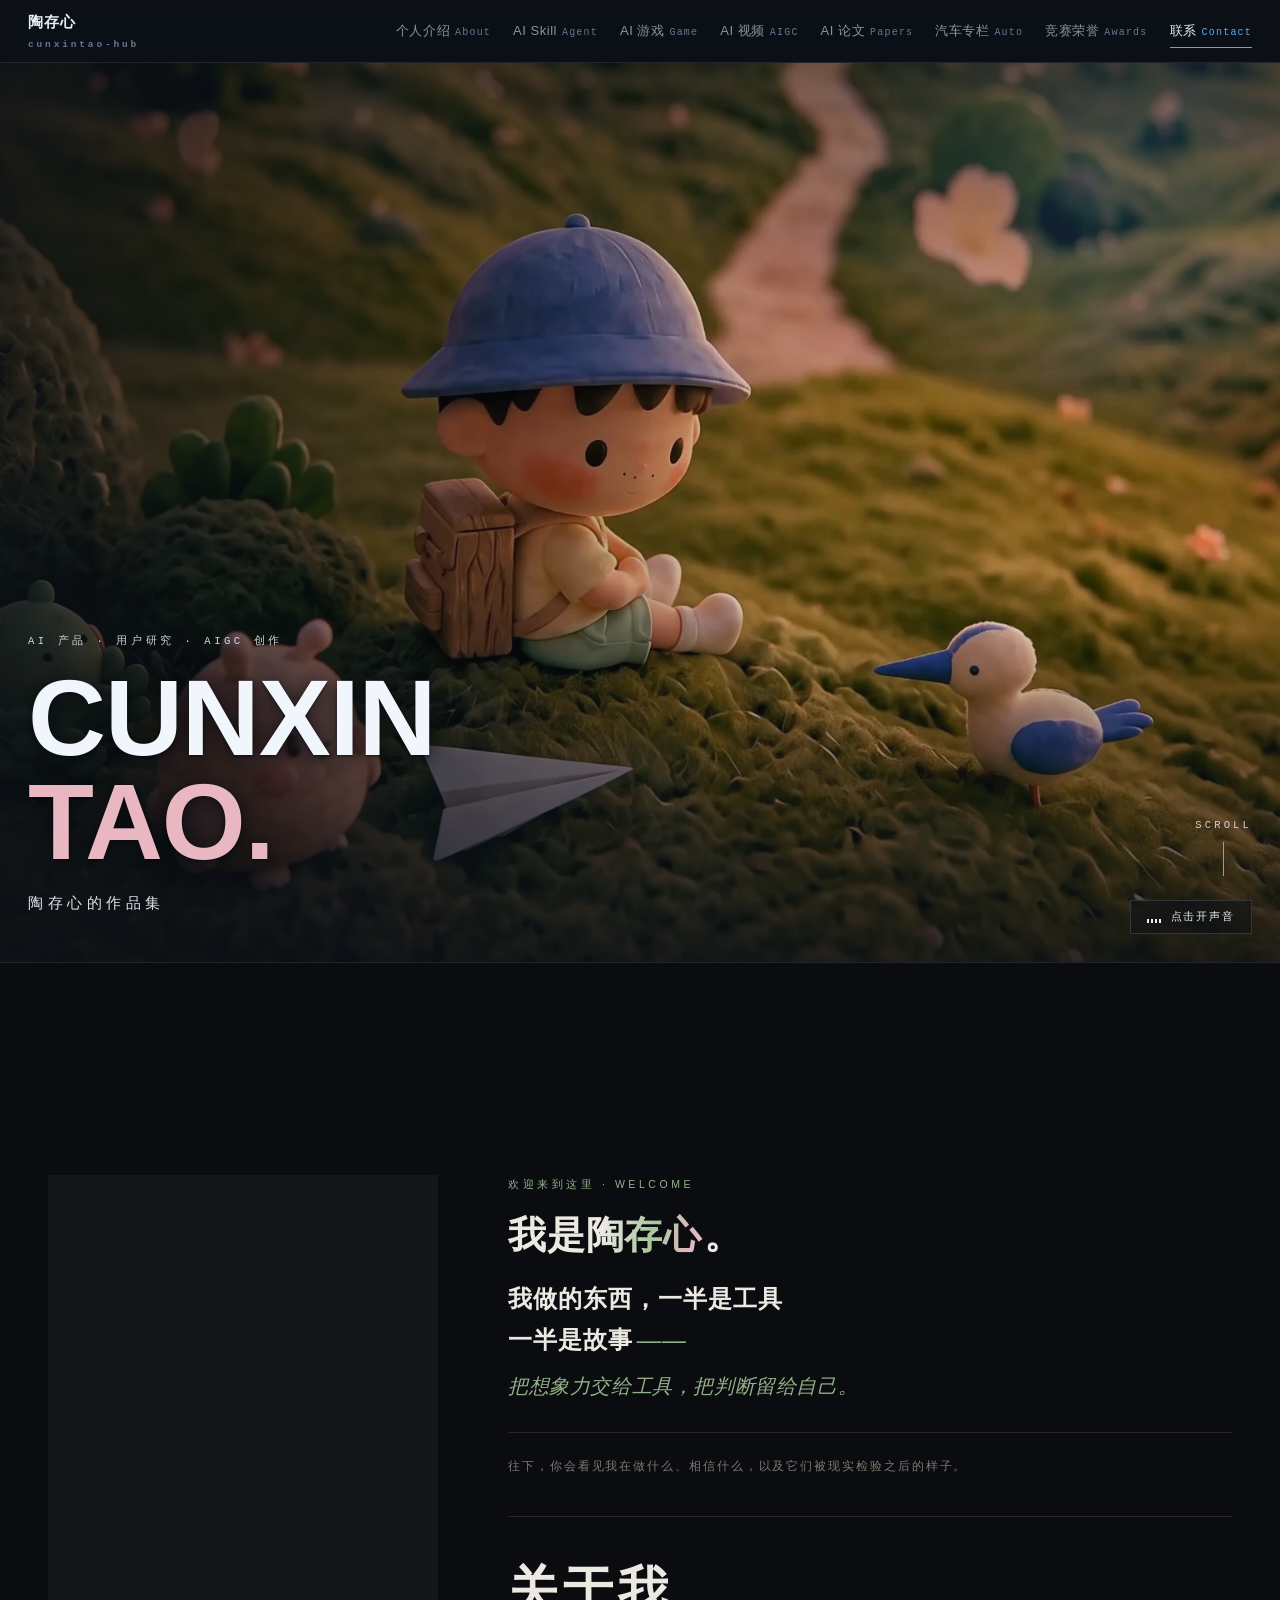
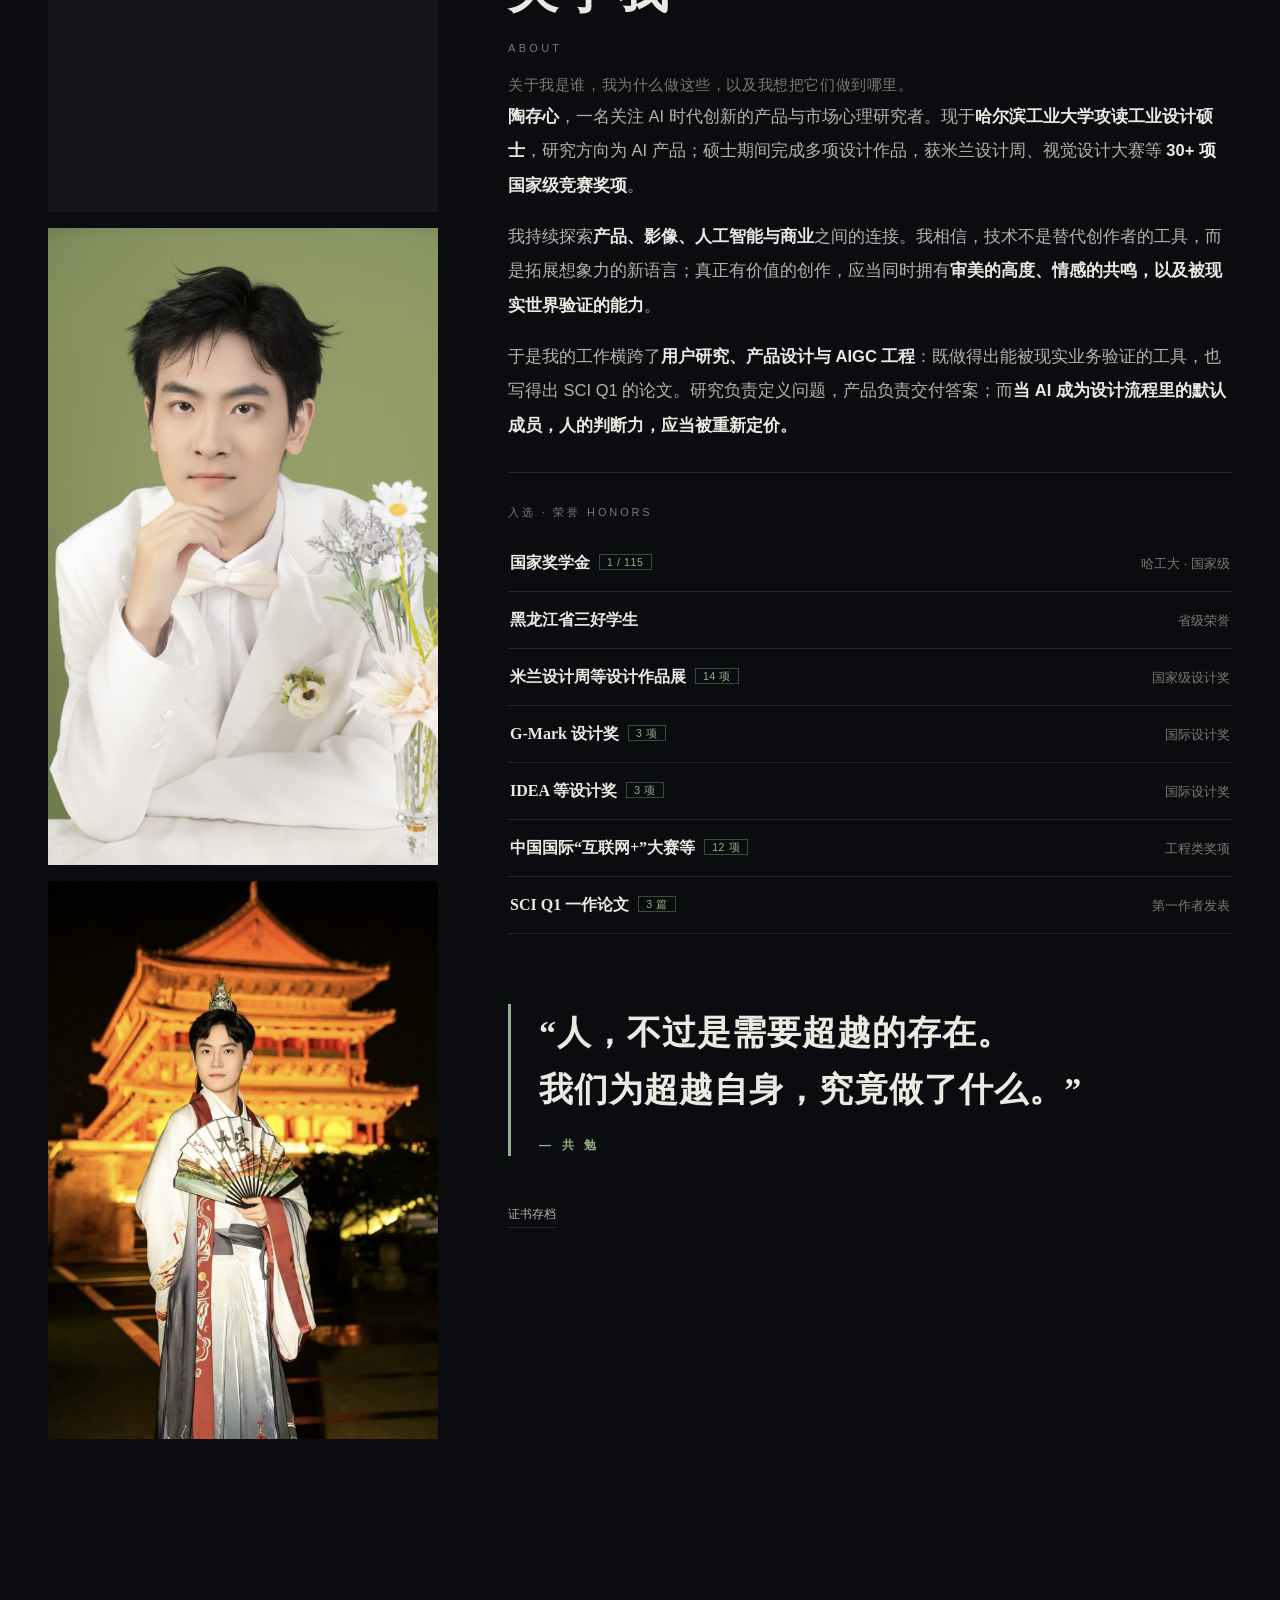
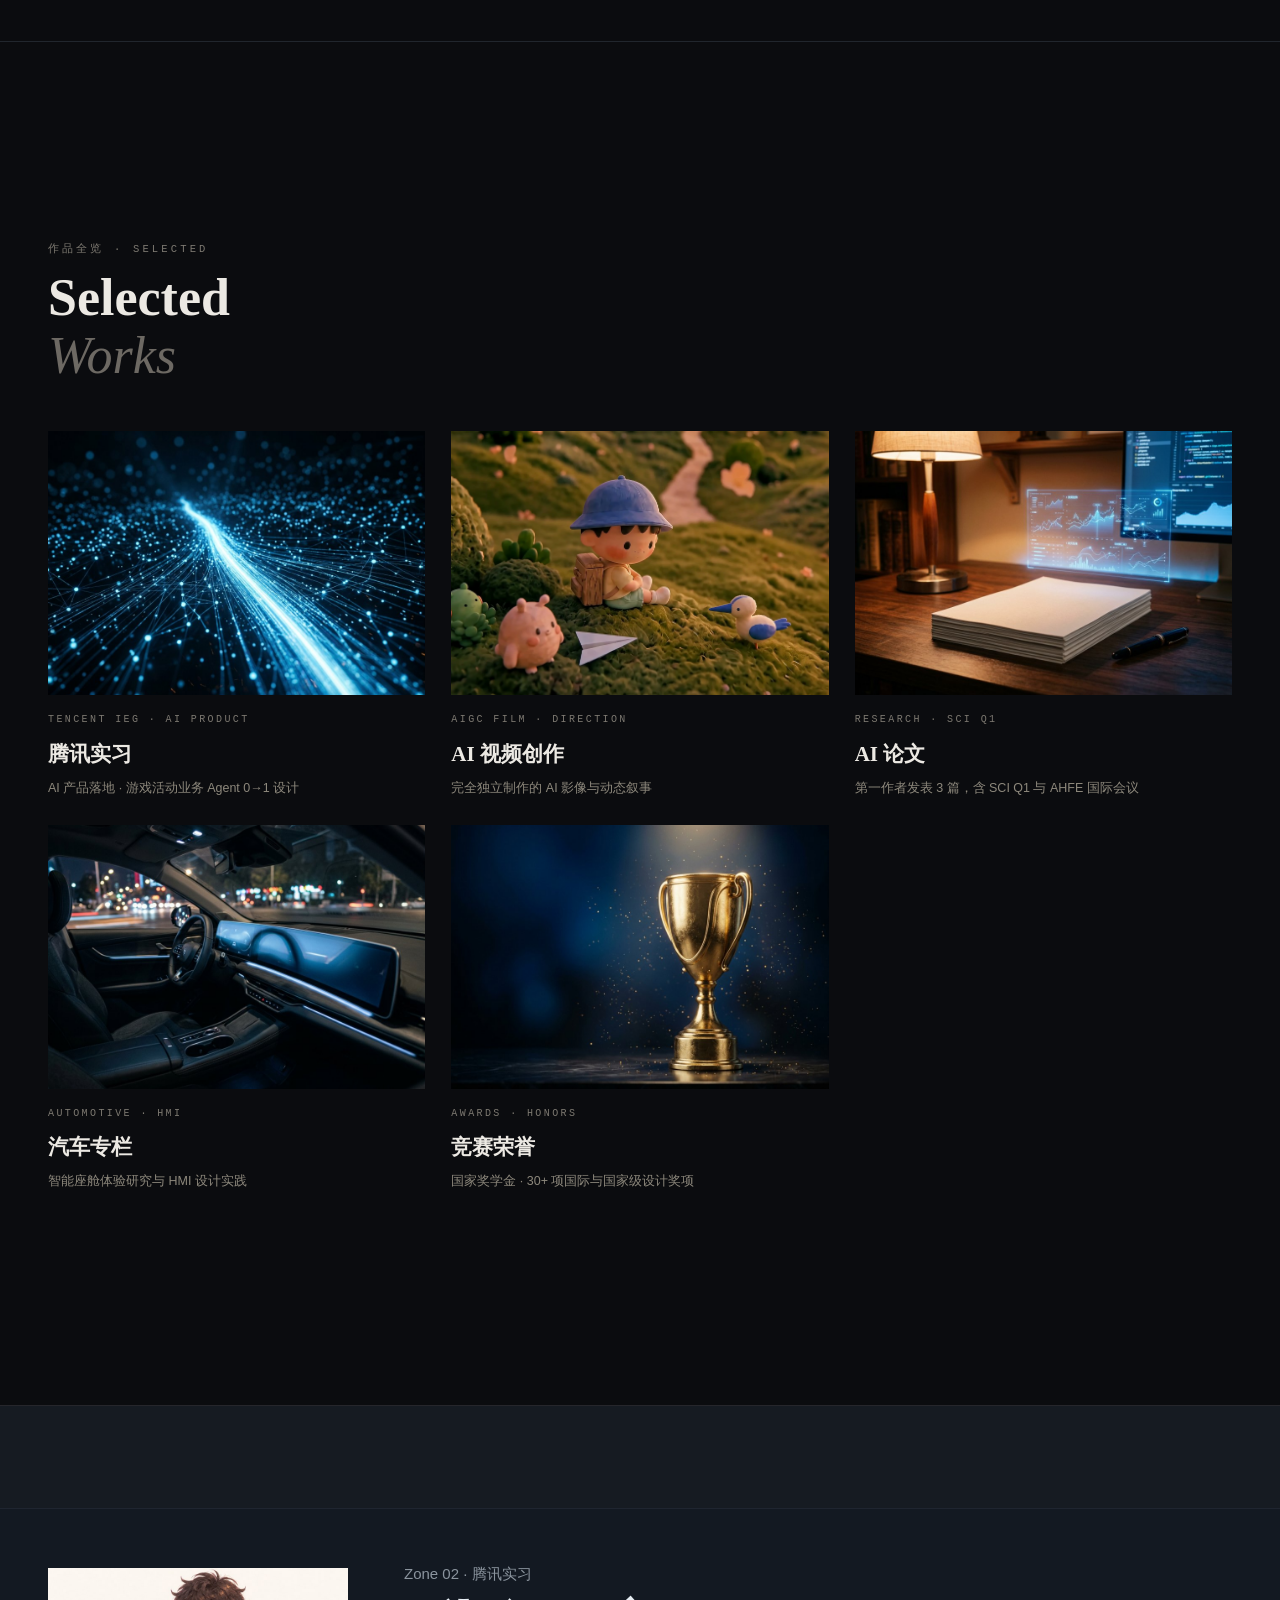
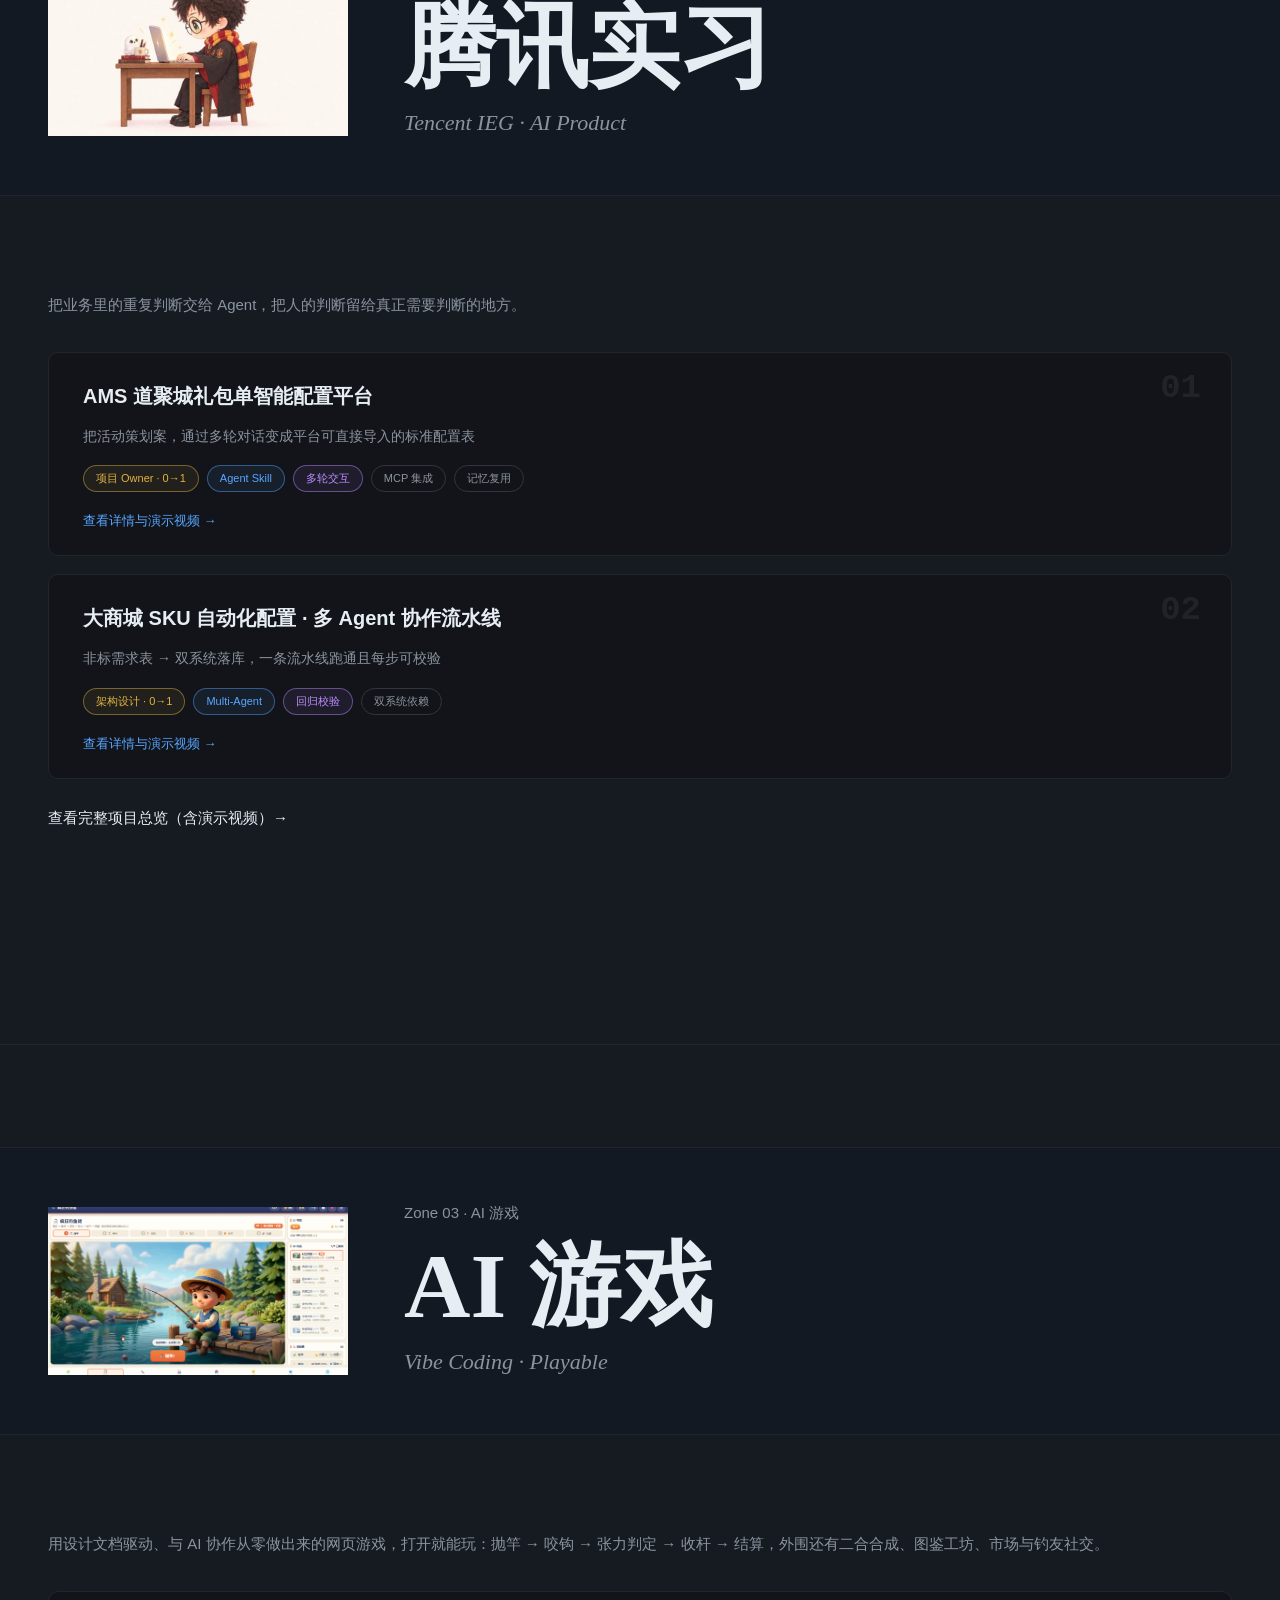
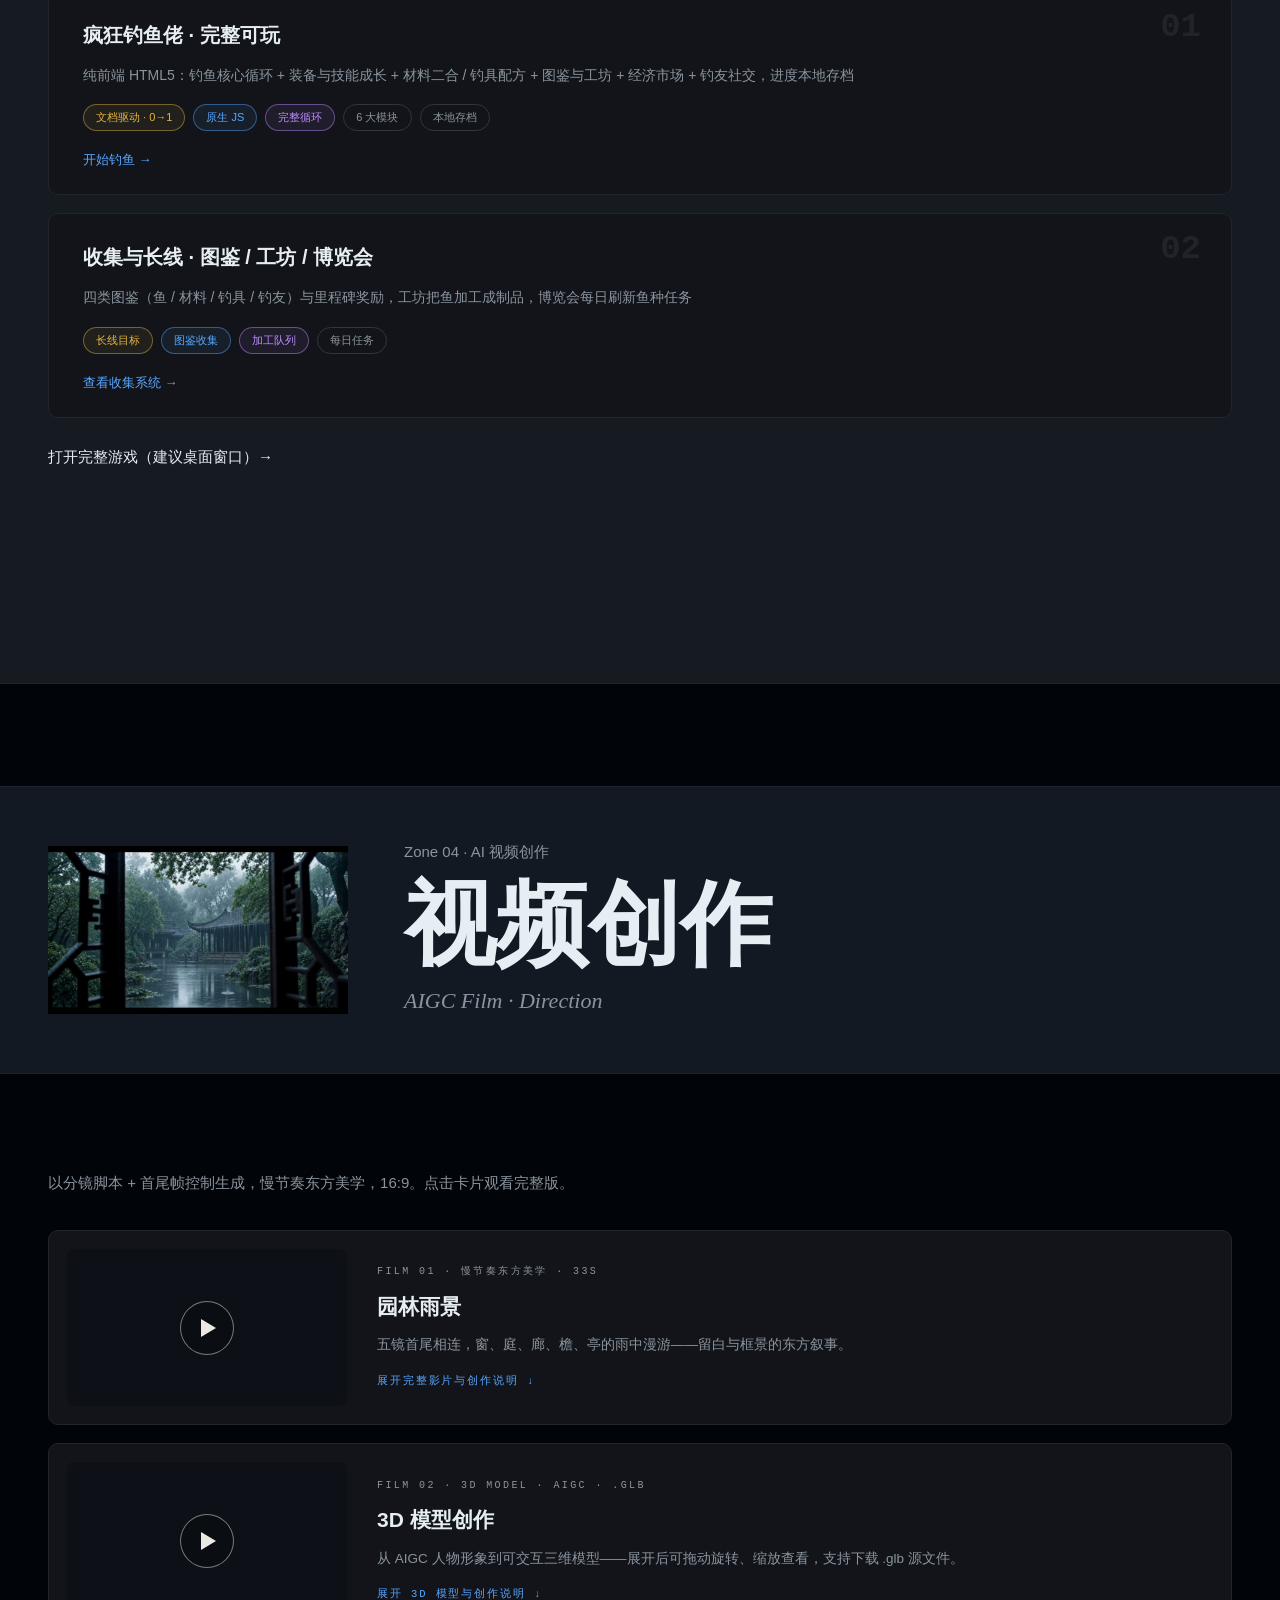
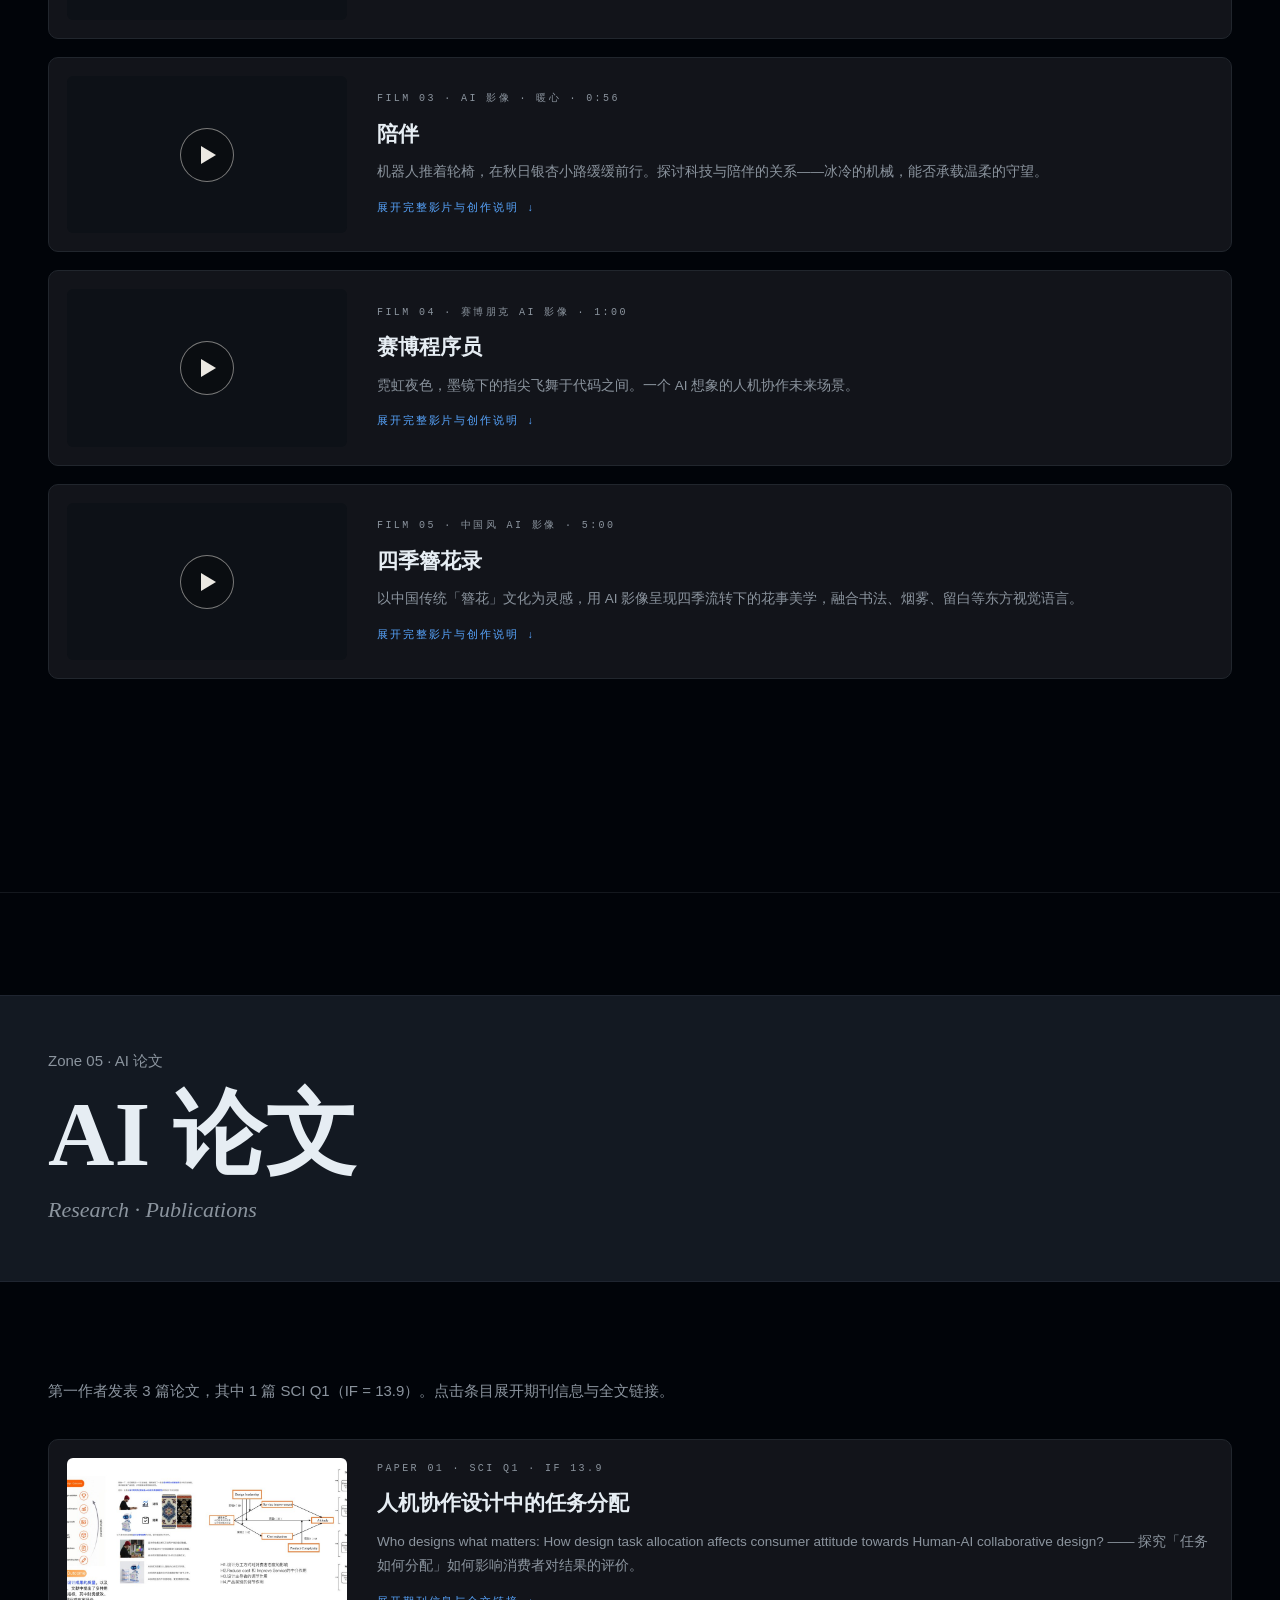
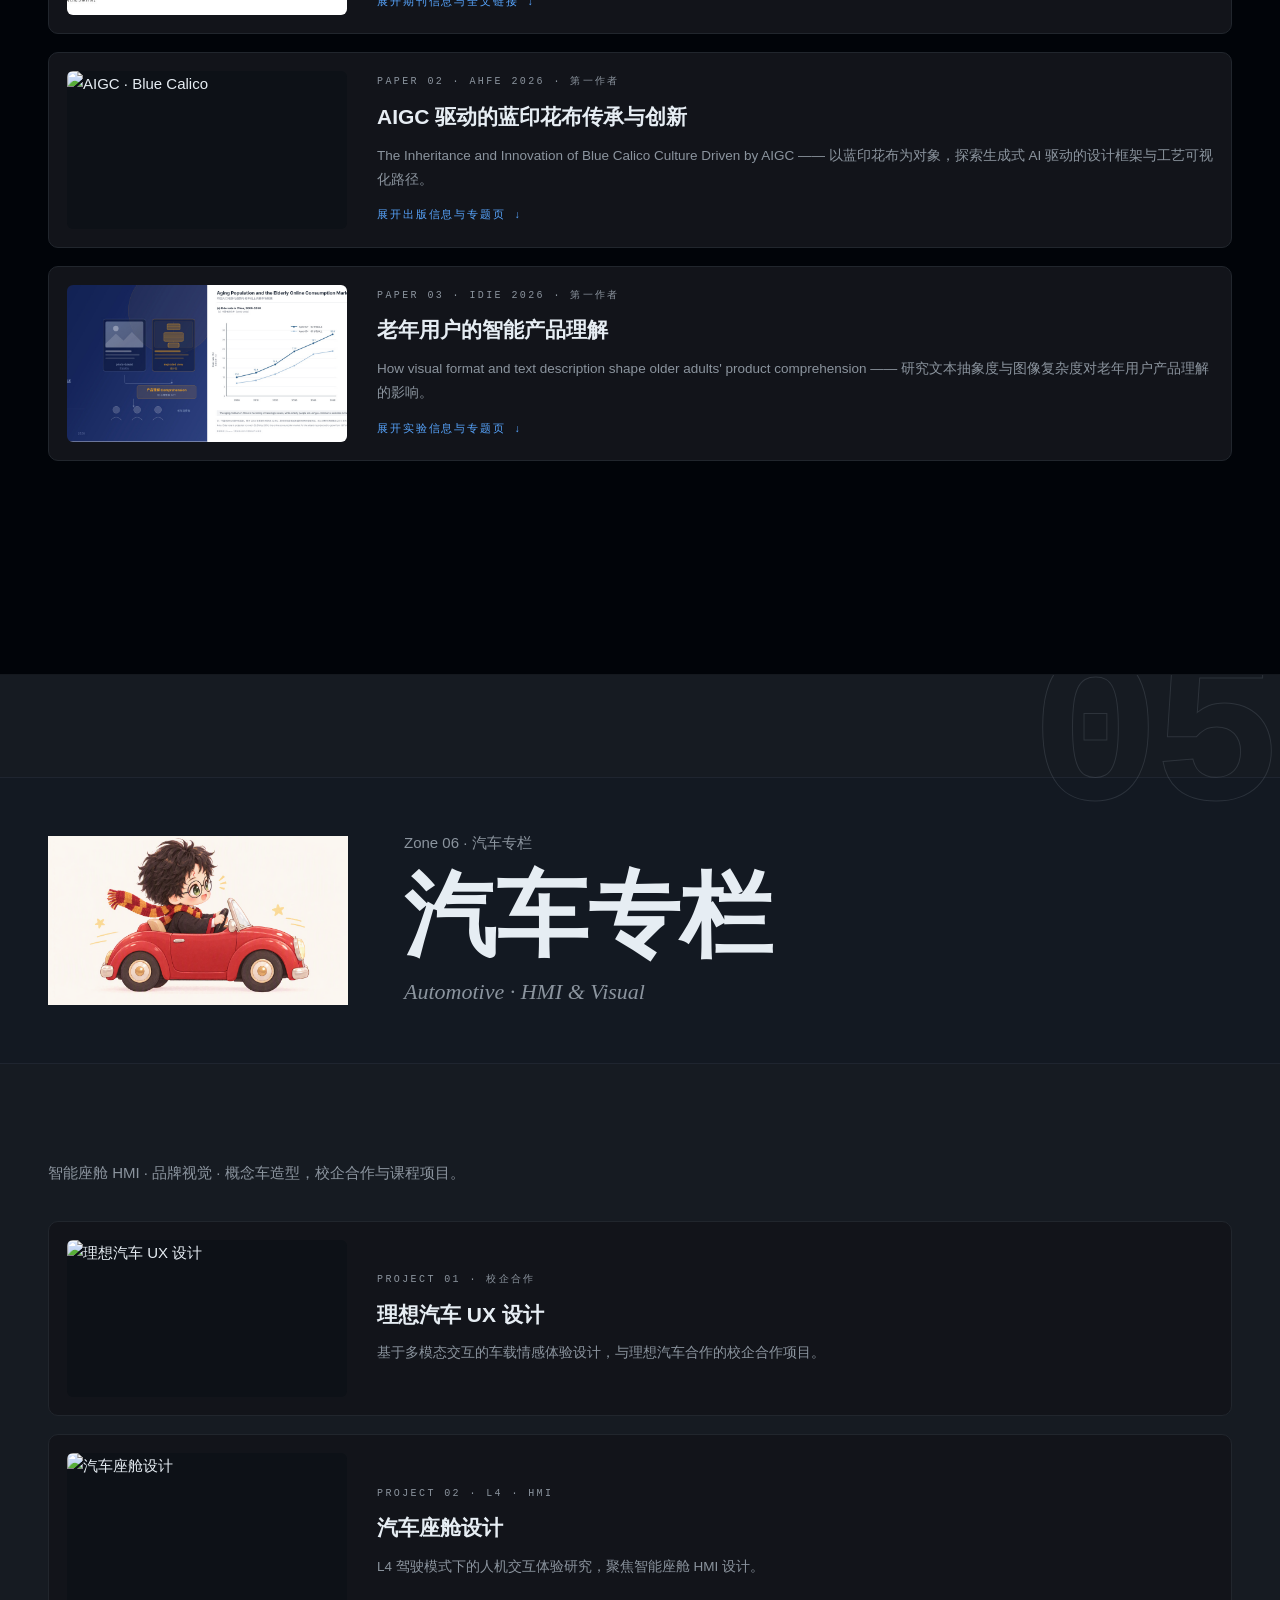
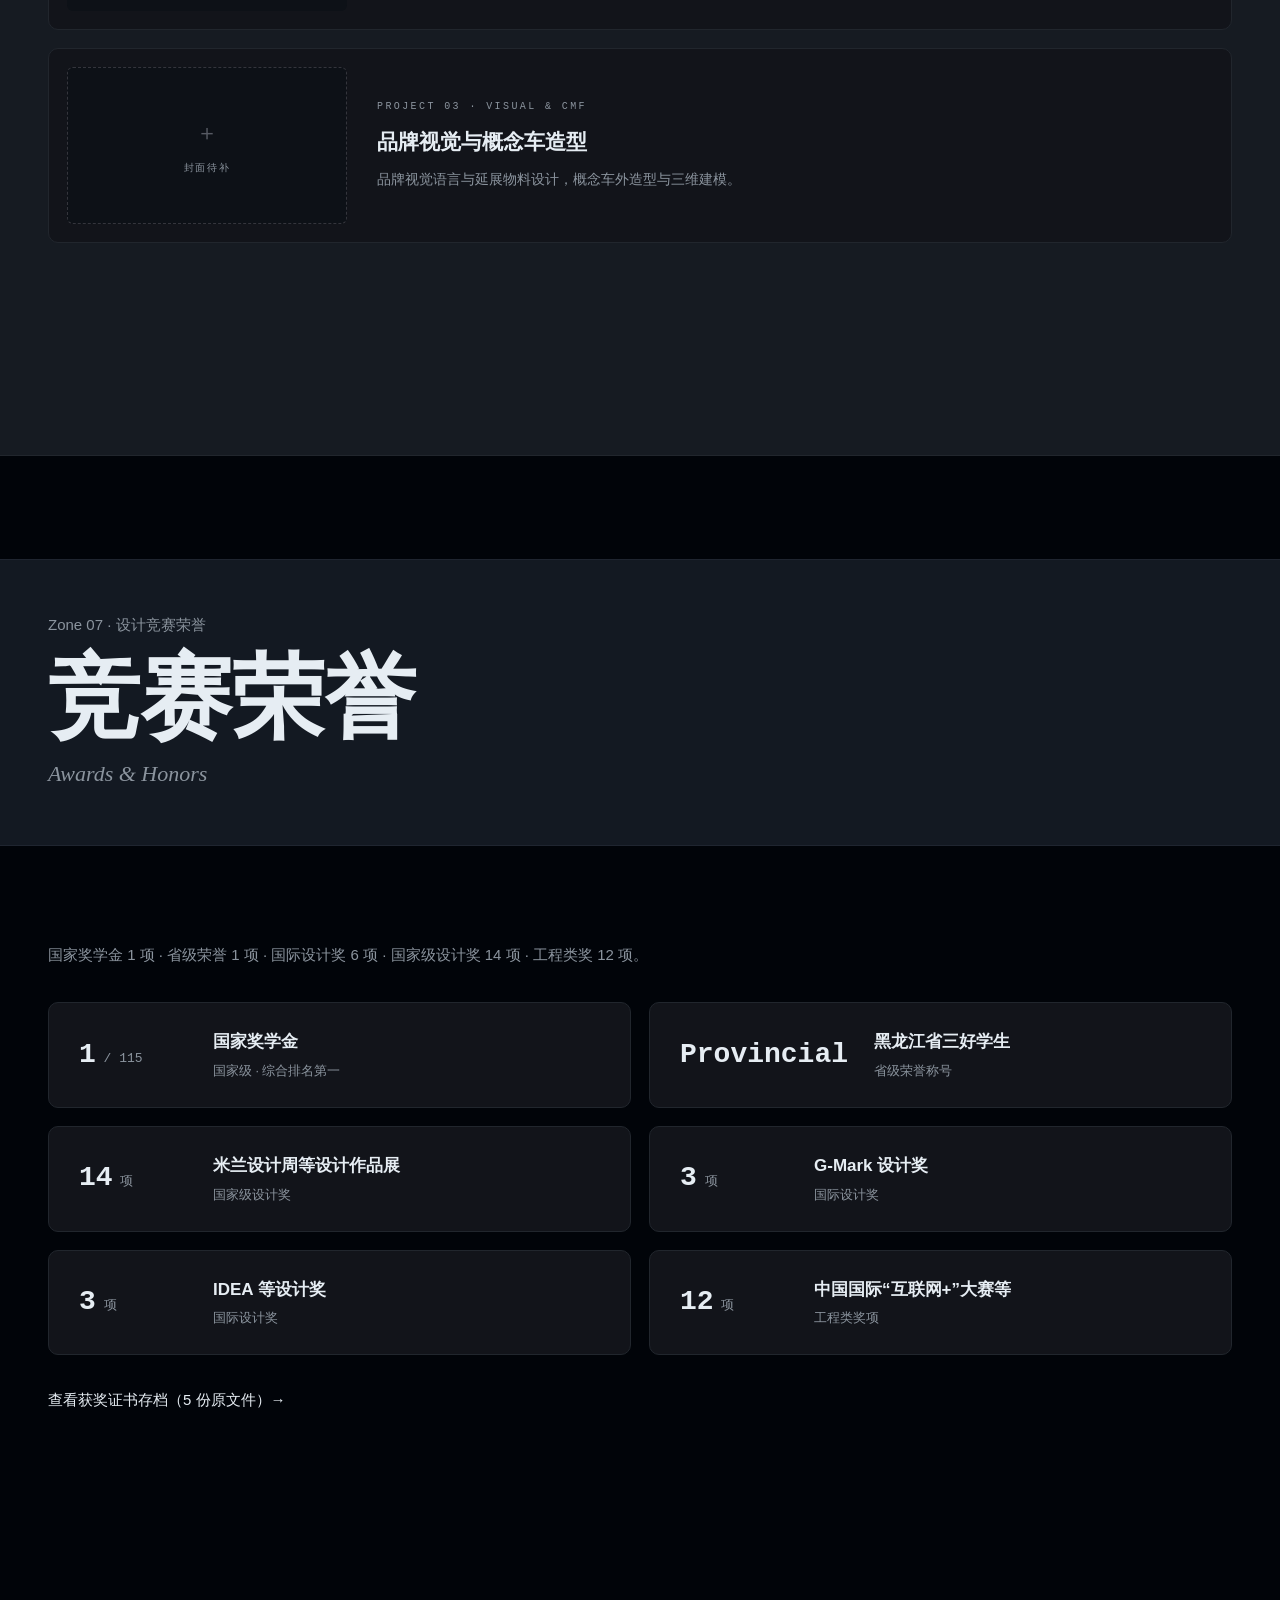
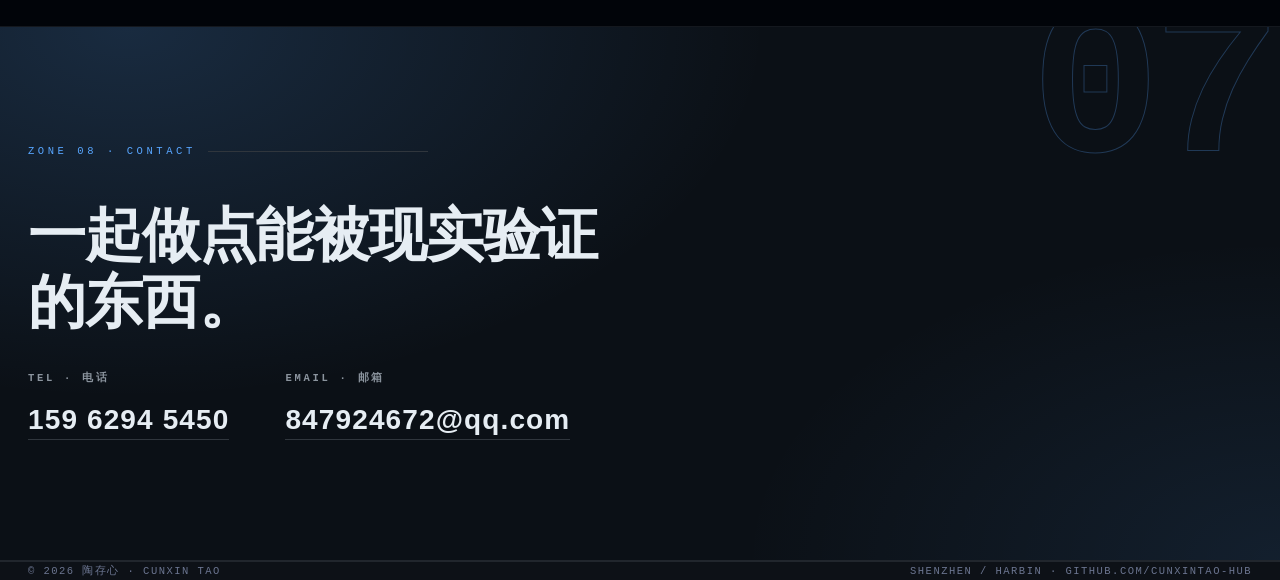
==== index.html @ eb9d0b8c "Remove Profile link from nav" ====
<!DOCTYPE html>
<html lang="zh-CN">
<head>
<meta charset="UTF-8">
<meta name="viewport" content="width=device-width, initial-scale=1.0">
<title>陶存心 · CUNXIN TAO</title>
<meta name="description" content="陶存心 · AI 产品 · 用户研究 · AIGC 创作 · 哈尔滨工业大学工业设计硕士在读 · 腾讯 IEG 用户增值部">
<style>
  /* ==========================================================
     配色保持 GitHub Dark 科技感；只重做排版骨架
     ========================================================== */
  :root {
    --bg:      #0d1117;
    --bg-2:    #0f141b;
    --panel:   #161b22;
    --line:    #21262d;
    --line-2:  #30363d;
    --text:    #e6edf3;
    --soft:    #b9c3ce;
    --muted:   #8b949e;
    --dim:     #6b7590;
    --accent:  #58a6ff;
    --accent-dim: rgba(88,166,255,.14);

    --sans: -apple-system, BlinkMacSystemFont, "Segoe UI", Helvetica, Arial, "PingFang SC", "Microsoft YaHei", sans-serif;
    --mono: ui-monospace, SFMono-Regular, "SF Mono", Menlo, Monaco, Consolas, "Liberation Mono", monospace;

    --maxw: 1320px;
    --gutter: 28px;
    --ease: cubic-bezier(.22,.61,.36,1);
  }

  * { margin:0; padding:0; box-sizing:border-box; }
  html { scroll-behavior:smooth; -webkit-text-size-adjust:100%; }
  body {
    background: var(--bg); color: var(--text);
    font-family: var(--sans); font-size: 15px; line-height: 1.75;
    -webkit-font-smoothing: antialiased; overflow-x: hidden;
  }
  a { color: inherit; text-decoration: none; }
  img { max-width:100%; display:block; }
  ::selection { background: var(--accent); color: #04070c; }

  .wrap { max-width: var(--maxw); margin: 0 auto; padding: 0 var(--gutter); }

  /* ---------- 顶部滚动进度条 ---------- */
  .progress {
    position: fixed; top: 0; left: 0; height: 2px; width: 0;
    background: var(--accent); z-index: 100; transition: width .1s linear;
  }

  /* ==========================================================
     导航
     ========================================================== */
  .nav {
    position: sticky; top: 0; z-index: 60;
    background: rgba(13,17,23,.82);
    backdrop-filter: saturate(180%) blur(14px);
    -webkit-backdrop-filter: saturate(180%) blur(14px);
    border-bottom: 1px solid var(--line);
  }
  .nav-inner {
    max-width: var(--maxw); margin: 0 auto; padding: 0 var(--gutter);
    height: 62px; display: flex; align-items: center; justify-content: space-between; gap: 20px;
  }
  .brand { font-size: 15px; font-weight: 600; letter-spacing: .06em; white-space: nowrap; }
  .brand em {
    display: block; font-family: var(--mono); font-style: normal;
    font-size: 9.5px; letter-spacing: .3em; color: var(--dim); margin-top: 2px;
  }
  .nav-links { display: flex; align-items: center; gap: 22px; overflow-x: auto; scrollbar-width: none; }
  .nav-links::-webkit-scrollbar { display: none; }
  .nav-links a {
    position: relative; font-size: 13px; letter-spacing: .04em; color: var(--muted);
    padding: 6px 0; white-space: nowrap; transition: color .25s var(--ease);
  }
  .nav-links a em {
    font-family: var(--mono); font-style: normal; font-size: 10px;
    letter-spacing: .12em; color: var(--dim); margin-left: 5px; transition: color .25s var(--ease);
  }
  .nav-links a::after {
    content:""; position:absolute; left:0; right:0; bottom:0; height:1px;
    background: var(--accent); transform: scaleX(0); transform-origin: left;
    transition: transform .35s var(--ease);
  }
  .nav-links a:hover { color: var(--text); }
  .nav-links a:hover::after, .nav-links a.is-active::after { transform: scaleX(1); }
  .nav-links a.is-active { color: var(--text); }
  .nav-links a.is-active em { color: var(--accent); }

  /* ==========================================================
     HERO
     ========================================================== */
  .hero {
    position: relative; overflow: hidden; padding: 0;
    min-height: 100vh; display: flex; align-items: flex-end;
    border-bottom: 1px solid var(--line);
  }
  .hero::before {
    content:""; position:absolute; inset:0; pointer-events:none;
    background-image:
      repeating-linear-gradient(to right,  var(--line) 0 1px, transparent 1px 64px),
      repeating-linear-gradient(to bottom, var(--line) 0 1px, transparent 1px 64px);
    opacity:.5;
    -webkit-mask-image: radial-gradient(78% 68% at 42% 34%, #000 0%, transparent 76%);
            mask-image: radial-gradient(78% 68% at 42% 34%, #000 0%, transparent 76%);
  }
  .hero::after {
    content:""; position:absolute; width: 720px; height: 720px; right: -180px; top: -260px;
    background: radial-gradient(circle, rgba(88,166,255,.16) 0%, transparent 62%);
    pointer-events: none;
  }
  .hero > * { position: relative; }

  /* 首屏视频 */
  .hero-media { position: absolute; inset: 0; overflow: hidden; background: #0d1117; }
  .hero-media video {
    width: 100%; height: 100%; object-fit: cover; display: block;
  }
  .hero-scrim {
    position: absolute; inset: 0; z-index: 1; pointer-events: none;
    background:
      linear-gradient(180deg, rgba(13,17,23,.46) 0%, rgba(13,17,23,.06) 24%, rgba(13,17,23,.06) 58%, rgba(13,17,23,.80) 100%),
      linear-gradient(90deg, rgba(13,17,23,.80) 0%, rgba(13,17,23,.26) 40%, rgba(13,17,23,0) 66%),
      radial-gradient(64% 56% at 92% 4%, rgba(88,166,255,.16), transparent 62%);
  }
  .hero .wrap { z-index: 2; width: 100%; padding-bottom: 46px; }
  .hero .eyebrow { color: rgba(240,246,252,.85); margin-bottom: 16px; }
  .hero .eyebrow::after { display: none; }
  .hero-scroll {
    position: absolute; right: var(--gutter); bottom: 86px; z-index: 3;
    color: rgba(240,246,252,.8); font-family: var(--mono); font-size: 10.5px; letter-spacing: .3em;
    display: flex; flex-direction: column; align-items: center; gap: 8px;
  }
  .hero-scroll::after { content: ""; width: 1px; height: 34px; background: rgba(240,246,252,.55); animation: herodrop 1.8s ease-in-out infinite; }
  @keyframes herodrop { 0% { transform: scaleY(.2); transform-origin: top; } 50% { transform: scaleY(1); } 100% { transform: scaleY(.2); transform-origin: bottom; } }
  .hero .hero-name, .hero .hero-lede, .hero .hero-latin {
    text-shadow: 0 2px 24px rgba(4,7,12,.85), 0 1px 3px rgba(4,7,12,.7);
  }
  .hero::before { opacity: .10; }

  /* 声音开关 */
  .sound-btn {
    position: absolute; right: var(--gutter); bottom: 28px; z-index: 3;
    display: inline-flex; align-items: center; gap: 10px; cursor: pointer;
    background: rgba(13,17,23,.55); border: 1px solid var(--line-2); color: var(--text);
    font-family: var(--mono); font-size: 10.5px; letter-spacing: .18em; text-transform: uppercase;
    padding: 9px 16px; backdrop-filter: blur(8px); -webkit-backdrop-filter: blur(8px);
    transition: border-color .25s var(--ease), color .25s var(--ease), background .25s var(--ease);
  }
  .sound-btn:hover { border-color: var(--accent); color: var(--accent); background: var(--accent-dim); }
  .sound-btn .bars { display: flex; align-items: flex-end; gap: 2px; height: 11px; }
  .sound-btn .bars i { width: 2px; height: 30%; background: currentColor; }
  .sound-btn.is-on .bars i { animation: eq .9s ease-in-out infinite alternate; }
  .sound-btn .bars i:nth-child(2) { animation-delay: .15s; }
  .sound-btn .bars i:nth-child(3) { animation-delay: .30s; }
  .sound-btn .bars i:nth-child(4) { animation-delay: .45s; }
  @keyframes eq { from { height: 25%; } to { height: 100%; } }

  .eyebrow {
    font-family: var(--mono); font-size: 10.5px; letter-spacing: .34em;
    text-transform: uppercase; color: var(--accent);
    display: flex; align-items: center; gap: 12px; margin-bottom: clamp(24px,4vw,40px);
  }
  .eyebrow::after { content:""; flex: 1; height: 1px; background: var(--line-2); max-width: 220px; }

  .hero-name {
    font-size: clamp(52px, 9vw, 108px); font-weight: 900;
    line-height: .96; letter-spacing: -.01em; color: #f0f6fc;
    text-transform: uppercase;
  }
  .hero-name .l2 { display: block; color: #e9b7c1; }
  .hero-sub {
    font-family: "Noto Serif SC", "Songti SC", "SimSun", serif; font-size: 15px; letter-spacing: .3em;
    color: rgba(240,246,252,.92); margin-top: 16px;
  }
  .hero-latin {
    font-family: var(--mono); font-size: clamp(10px,1.3vw,13px);
    letter-spacing: .58em; text-transform: uppercase; color: var(--dim);
    margin-top: clamp(18px,2.6vw,28px);
  }
  .hero-lede {
    font-size: clamp(15px,1.7vw,19px); color: var(--soft);
    max-width: 46ch; margin-top: clamp(26px,3.6vw,42px); line-height: 1.7;
  }
  .hero-lede b { color: var(--text); font-weight: 600; }

  .hero-meta {
    display: grid; grid-template-columns: repeat(auto-fit, minmax(228px, 1fr));
    gap: 0 24px; margin-top: clamp(40px,6vw,72px);
    border-top: 1px solid var(--line);
  }
  .hero-meta div {
    padding: 18px 0 2px; font-size: 13px; color: var(--soft);
    text-wrap: pretty;
  }
  .hero-meta div b {
    display: block; font-family: var(--mono); font-weight: 400;
    font-size: 9.5px; letter-spacing: .26em; text-transform: uppercase;
    color: var(--dim); margin-bottom: 8px;
  }

  /* ==========================================================
     区块通用
     ========================================================== */
  .section { position: relative; overflow: hidden; padding: clamp(60px,8vw,104px) 0; border-bottom: 1px solid var(--line); }
  .section > .wrap { position: relative; z-index: 1; }

  /* 每个模块用不同底色做硬分区 */
  .section--paper  { background: var(--bg); }
  .section--panel  { background: var(--panel); }
  .section--ink    { background: #010409; border-color: #14181e; }
  .section--accent {
    background:
      radial-gradient(86% 120% at 10% 0%, rgba(88,166,255,.18), transparent 58%),
      radial-gradient(70% 100% at 100% 100%, rgba(88,166,255,.10), transparent 60%),
      #0b1016;
    border-color: #16202b;
  }

  /* 巨型描边编号水印 */
  .sec-ghost {
    position: absolute; right: 6px; top: -18px; z-index: 0;
    font-family: var(--mono); font-weight: 700; line-height: .78;
    font-size: clamp(110px, 17vw, 230px);
    color: transparent; -webkit-text-stroke: 1px rgba(139,148,158,.15);
    pointer-events: none; user-select: none; letter-spacing: -.04em;
  }
  .section--panel .sec-ghost { -webkit-text-stroke-color: rgba(139,148,158,.20); }
  .section--accent .sec-ghost { -webkit-text-stroke-color: rgba(88,166,255,.28); }

  .sec-head {
    display: flex; align-items: baseline; gap: 18px; margin-bottom: clamp(32px,5vw,54px);
    flex-wrap: wrap; padding-bottom: 18px; border-bottom: 1px solid var(--line-2);
  }
  .sec-no {
    font-family: var(--mono); font-size: 10.5px; letter-spacing: .28em;
    text-transform: uppercase; color: var(--accent);
    padding: 4px 10px; border: 1px solid rgba(88,166,255,.42); background: var(--accent-dim);
    white-space: nowrap;
  }
  .sec-title { font-size: clamp(26px,3.6vw,40px); font-weight: 700; letter-spacing: -.01em; line-height: 1.15; }
  .sec-title em {
    font-family: var(--mono); font-style: normal; font-size: 11px;
    letter-spacing: .22em; text-transform: uppercase; color: var(--accent);
    margin-left: 12px; vertical-align: middle;
  }

  /* ---------- 关于 ---------- */
  .about-grid { display: grid; grid-template-columns: 1.05fr .95fr; gap: clamp(28px,5vw,64px); align-items: start; }
  .quote {
    border-left: 2px solid var(--accent); padding: 4px 0 4px 24px;
    font-size: clamp(17px,2.1vw,23px); line-height: 1.62; color: var(--text); font-weight: 500;
  }
  .quote small {
    display: block; margin-top: 16px; font-family: var(--mono); font-size: 10px;
    letter-spacing: .34em; text-transform: uppercase; color: var(--dim); font-weight: 400;
  }
  .about-body p { color: var(--soft); margin-bottom: 16px; }
  .about-body p:last-child { margin-bottom: 0; }
  .about-body strong { color: var(--text); font-weight: 600; }

  /* ---------- 编号条目（项目 / 研究） ---------- */
  .entry {
    display: grid; grid-template-columns: 76px 1fr; gap: 0 24px;
    padding: clamp(24px,3.4vw,34px) 0; border-top: 1px solid var(--line);
    transition: background .3s var(--ease);
  }
  .entry:last-child { border-bottom: 1px solid var(--line); }
  .entry:hover { background: linear-gradient(90deg, rgba(88,166,255,.05), transparent 62%); }
  .entry-no {
    font-family: var(--mono); font-size: 14px; letter-spacing: .1em;
    color: var(--muted); padding-top: 6px; transition: color .3s var(--ease);
  }
  .entry:hover .entry-no { color: var(--accent); }
  .entry h3 { font-size: clamp(18px,2.3vw,24px); font-weight: 650; letter-spacing: -.005em; line-height: 1.35; }
  .entry h3 em {
    display: block; font-family: var(--mono); font-style: normal; font-size: 10px;
    letter-spacing: .24em; text-transform: uppercase; color: var(--accent);
    margin-top: 8px; font-weight: 400;
  }
  .entry p { margin-top: 12px; color: var(--soft); max-width: 62ch; }
  .entry .journal {
    margin-top: 10px; font-family: var(--mono); font-size: 11.5px;
    letter-spacing: .04em; color: var(--dim);
  }
  .entry .journal b { color: var(--accent); font-weight: 400; }
  .entry a.lnk {
    display: inline-block; margin-top: 16px; font-family: var(--mono); font-size: 12.5px; /* READ PAPER button */
    letter-spacing: .16em; text-transform: uppercase; color: var(--accent);
    border: 1px solid rgba(88,166,255,.45); padding: 10px 22px; border-radius: 4px;
    transition: border-color .25s var(--ease), background .25s var(--ease);
  }
  .entry a.lnk:hover { background: var(--accent-dim); border-color: var(--accent); }
  .entry a.lnk:hover { border-bottom-color: var(--accent); }

  .tags { display: flex; flex-wrap: wrap; gap: 8px; margin-top: 16px; list-style: none; }
  .tags li {
    font-family: var(--mono); font-size: 10.5px; letter-spacing: .08em;
    color: var(--muted); border: 1px solid var(--line-2); padding: 3px 9px;
  }

  /* ---------- 荣誉 ---------- */
  .honors { display: grid; grid-template-columns: repeat(2, minmax(0,1fr)); gap: 0 48px; }
  @media (max-width: 720px) { .honors { grid-template-columns: 1fr; gap: 0; } }
  .honor {
    display: flex; align-items: baseline; justify-content: space-between; gap: 16px;
    padding: 18px 0; border-top: 1px solid var(--line);
  }
  .honor span { color: var(--soft); font-size: 14px; }
  .honor b { font-family: var(--mono); font-weight: 400; font-size: 11px; letter-spacing: .14em; color: var(--accent); white-space: nowrap; }

  /* ---------- 专栏卡片 ---------- */
  .zones { display: grid; grid-template-columns: repeat(auto-fill, minmax(292px,1fr)); gap: 14px; }
  .zone {
    background: var(--bg-2); border: 1px solid var(--line);
    padding: 26px 24px 24px;
    display: flex; flex-direction: column; gap: 12px; min-height: 176px;
    transition: background .3s var(--ease), border-color .3s var(--ease), transform .3s var(--ease);
  }
  .zone:hover { border-color: var(--line-2); }
  .section--panel .zone { background: #1b222b; }
  .section--panel .zone:hover { background: #1f2731; }
  .section--ink .zone { background: #101620; border-color: var(--line-2); }
  .section--ink .zone:hover { background: #161e29; }
  .zone:hover { background: var(--panel); transform: translateY(-3px); }
  .zone .z-en {
    font-family: var(--mono); font-size: 9.5px; letter-spacing: .26em;
    text-transform: uppercase; color: var(--dim);
  }
  .zone h3 { font-size: 18px; font-weight: 650; }
  .zone p { color: var(--muted); font-size: 13.5px; flex: 1; }
  .zone .go {
    font-family: var(--mono); font-size: 10.5px; letter-spacing: .16em;
    text-transform: uppercase; color: var(--accent);
  }

  /* ---------- 联系 / 页脚 ---------- */
  .contact {
    position: relative; overflow: hidden;
    padding: clamp(64px,9vw,116px) 0; border-bottom: 1px solid var(--line);
  }
  .contact > .wrap { position: relative; z-index: 1; }
  .contact h2 { font-size: clamp(30px,5vw,58px); font-weight: 700; line-height: 1.16; max-width: 18ch; letter-spacing: -.02em; }
  .contact .sub { margin-top: 16px; color: var(--muted); max-width: 52ch; }
  .contact-links { display: flex; flex-wrap: wrap; gap: 12px; margin-top: 34px; }
  .contact-info { display: flex; flex-wrap: wrap; gap: 18px 56px; margin-top: 34px; }
  .contact-info .ci b {
    display: block; font-family: var(--mono); font-size: 10.5px; letter-spacing: .26em;
    text-transform: uppercase; color: var(--muted); margin-bottom: 8px;
  }
  .contact-info .ci a {
    font-size: clamp(20px, 2.4vw, 28px); font-weight: 600; letter-spacing: .04em;
    color: var(--text); border-bottom: 1px solid var(--line-2); padding-bottom: 4px;
    transition: color .25s var(--ease), border-color .25s var(--ease);
  }
  .contact-info .ci a:hover { color: var(--accent); border-color: var(--accent); }

  .contact-links a {
    font-family: var(--mono); font-size: 11.5px; letter-spacing: .14em; text-transform: uppercase;
    color: var(--text); border: 1px solid var(--line-2); padding: 11px 20px;
    transition: border-color .25s var(--ease), color .25s var(--ease), background .25s var(--ease);
  }
  .contact-links a:hover { border-color: var(--accent); color: var(--accent); background: var(--accent-dim); }

  footer {
    border-top: 1px solid var(--line); padding: 30px 0 44px;
    display: flex; flex-wrap: wrap; gap: 10px 26px; align-items: center; justify-content: space-between;
    font-family: var(--mono); font-size: 10.5px; letter-spacing: .14em; text-transform: uppercase; color: var(--dim);
  }
  footer a:hover { color: var(--accent); }

  /* ---------- 入场动画 ---------- */
  .reveal { opacity: 0; transform: translateY(18px); transition: opacity .7s var(--ease), transform .7s var(--ease); }
  .reveal.in { opacity: 1; transform: none; }

  /* ==========================================================
     关于我 · 编辑排版版式（与 about.html 一致）
     ========================================================== */
  .section--aboutx { background:#0b0c0f; color:#ece9e3;
    --ab-line:#26262b; --ab-green:#93b189; --ab-soft:#b6b2aa; --ab-muted:#7d7971;
    --ab-serif:"Noto Serif SC","Songti SC","STSong","SimSun",serif;
    --ab-sans:-apple-system,BlinkMacSystemFont,"Segoe UI","PingFang SC","Microsoft YaHei",sans-serif;
  }
  .section--aboutx .ab-wrap {
    max-width:1320px; margin:0 auto; padding:110px 48px 100px;
    display:grid; grid-template-columns:390px 1fr; gap:70px; align-items:start;
  }
  .ab-photos { display:flex; flex-direction:column; gap:16px; }
  .ab-photo { width:100%; overflow:hidden; background:#15161a; }
  .ab-photo img { width:100%; height:100%; object-fit:cover; display:block; }
  video.ab-photo { width:100%; height:100%; object-fit:cover; display:block; }
  .ab-photo--main { aspect-ratio:3/4.9; }
  .ab-photo--sub { aspect-ratio:3/2; }
  .ab-photo--sub2 { aspect-ratio:7/10; }
  .ab-slot { aspect-ratio:3/3.6; border:1px dashed #34353c; background:#121317;
    display:flex; flex-direction:column; align-items:center; justify-content:center; gap:6px; color:var(--ab-muted); }
  .ab-slot .plus { font-family:var(--ab-sans); font-size:22px; font-weight:300; color:#565a63; }
  .ab-slot .tip { font-family:var(--ab-sans); font-size:10px; letter-spacing:.16em; }
  .ab-intro { display:flex; flex-direction:column; margin-bottom:38px; }
  .ab-figure { width:340px; max-width:100%; align-self:flex-end; aspect-ratio:3/4; object-fit:cover;
    border:1px solid var(--ab-line); background:#15161a; display:block; margin-bottom:30px; }
  .ab-avatar { width:260px; flex-shrink:0; border:1px solid var(--ab-line); background:#15161a; }
  video.ab-avatar { display:block; aspect-ratio:3/4; object-fit:cover; }
  .ab-welcome { font-family:var(--ab-serif); color:#ece9e3; }
  .ab-welcome .hi { font-family:var(--ab-sans); font-size:10.5px; letter-spacing:.34em;
    color:var(--ab-green); margin-bottom:18px; }
  .ab-welcome .me { font-size:clamp(28px,3vw,38px); font-weight:700; line-height:1.25;
    letter-spacing:.02em; margin-bottom:20px; }
  .ab-welcome .me .name {
    background:linear-gradient(100deg,#ece9e3 15%,#a8c69e 55%,#e9b7c1 95%);
    -webkit-background-clip:text; background-clip:text;
    -webkit-text-fill-color:transparent; color:transparent; padding-right:2px; }
  .ab-welcome .motto { font-size:clamp(19px,2vw,24px); font-weight:700; line-height:1.7;
    letter-spacing:.04em; color:#ece9e3; }
  .ab-welcome .motto .dash { color:var(--ab-green); margin-left:4px; }
  .ab-welcome .motto2 { font-size:clamp(16px,1.6vw,20px); font-style:italic; letter-spacing:.03em;
    color:var(--ab-green); margin-top:8px; }
  .ab-welcome .lead { margin-top:28px; padding-top:22px; border-top:1px solid var(--ab-line);
    font-family:var(--ab-sans); font-size:12px; letter-spacing:.16em; color:var(--ab-muted); line-height:1.9; }
  .ab-brief { margin-top:10px; font-size:14.5px; color:var(--ab-soft); line-height:1.95; }
  .ab-rule { border:0; border-top:1px solid var(--ab-line); margin:30px 0; }
  .ab-title { font-family:var(--ab-serif); font-size:50px; font-weight:700; letter-spacing:.1em; color:#ece9e3; }
  .ab-sub { font-family:var(--ab-sans); font-size:11px; letter-spacing:.3em; color:var(--ab-muted); text-transform:uppercase; margin-top:5px; }
  .ab-lede { font-size:15px; color:var(--ab-muted); letter-spacing:.04em; margin-top:14px; }
  .ab-quote { margin:26px 0 24px; padding:2px 0 2px 18px; border-left:2px solid var(--ab-green);
    color:var(--ab-soft); font-family:var(--ab-serif); font-size:16px; line-height:1.85; }
  .ab-quote small { display:block; margin-top:6px; font-size:11px; letter-spacing:.2em; color:var(--ab-muted); }
  .ab-body p { font-size:16.5px; color:var(--ab-soft); line-height:2.1; }
  .ab-body p + p { margin-top:16px; }
  .ab-body strong { font-weight:700; color:#ece9e3; }
  .ab-honors-head { font-family:var(--ab-sans); font-size:11px; letter-spacing:.26em; color:var(--ab-muted); margin-bottom:12px; }
  .ab-honor { display:flex; justify-content:space-between; align-items:baseline; gap:18px;
    padding:14px 2px; border-bottom:1px solid var(--ab-line); font-family:var(--ab-serif); font-size:16px; color:#ece9e3; }
  .ab-honor:first-of-type { border-top:1px solid var(--ab-line); }
  .ab-honor .name b { font-weight:700; }
  .ab-honor .name small { font-family:var(--ab-sans); font-size:10.5px; color:var(--ab-green);
    border:1px solid #3c4a38; padding:1px 7px; margin-left:9px; letter-spacing:.06em; vertical-align:2px; white-space:nowrap; }
  .ab-honor .meta { font-family:var(--ab-sans); font-size:13px; color:var(--ab-muted); white-space:nowrap; }
  .ab-final { margin:70px 0 0; padding:0 0 0 28px; border-left:3px solid var(--ab-green);
    font-family:var(--ab-serif); font-size:clamp(24px,3vw,34px); font-weight:700;
    line-height:1.7; letter-spacing:.03em; color:#ece9e3; }
  .ab-final small { display:block; margin-top:16px; font-family:var(--ab-sans); font-style:normal;
    font-size:12px; letter-spacing:.3em; color:var(--ab-green); }
  .ab-links { margin-top:48px; display:flex; gap:22px; font-family:var(--ab-sans); font-size:12px; }
  .ab-links a { color:var(--ab-soft); border-bottom:1px solid var(--ab-line); padding-bottom:2px; transition:color .2s,border-color .2s; }
  .ab-links a:hover { color:var(--ab-green); border-color:var(--ab-green); }
  @media (max-width:900px) {
    .section--aboutx .ab-wrap { grid-template-columns:1fr; padding:80px 22px 70px; gap:36px; }
    .ab-photos { flex-direction:row; }
    .ab-photos .ab-photo, .ab-photos .ab-slot { flex:1; }
    .ab-slot { min-height:280px; }
    .ab-title { font-size:38px; }
  }

  /* ==========================================================
     Selected Works · 作品精选
     ========================================================== */
  /* ---------- 影片横条列表 ---------- */
  .film-rows { display: flex; flex-direction: column; gap: 18px; }
  .film-row { display: flex; gap: 30px; align-items: center;
    background: #12141a; border: 1px solid var(--line); border-radius: 10px;
    padding: 18px; color: inherit;
    transition: border-color .25s var(--ease), background .25s var(--ease); }
  .film-row:hover { border-color: #3a4149; background: #151821; }
  .film-cover { width: 280px; aspect-ratio: 16/9; overflow: hidden; border-radius: 6px;
    background: #0d1117; flex-shrink: 0; }
  .film-cover video, .film-cover img { width: 100%; height: 100%; object-fit: cover; display: block; }
  .film-cover { position: relative; cursor: pointer; }
  .film-row { flex-wrap: wrap; cursor: pointer; }
  .film-more { display: inline-block; font-family: var(--mono); font-size: 10.5px;
    letter-spacing: .18em; color: var(--accent); margin-top: 14px; }
  .film-row.is-open .film-more { color: var(--muted); }
  .film-detail { flex: 0 0 100%; display: none; margin-top: 22px; padding-top: 22px;
    border-top: 1px solid var(--line); cursor: default; }
  .film-row.is-open .film-detail { display: block; }
  .detail-video { width: 100%; aspect-ratio: 16/9; background: #000; display: block;
    border: 1px solid var(--line); border-radius: 8px; }
  .detail-frame { width: 100%; height: 560px; border: 1px solid var(--line); border-radius: 8px; background: #0b0c0f; }
  .detail-text { margin-top: 20px; }
  .detail-text b { display: block; font-family: var(--mono); font-size: 10px; letter-spacing: .24em;
    color: var(--green); text-transform: uppercase; margin-bottom: 12px; }
  .detail-text p { font-size: 14px; color: var(--soft); line-height: 1.95; }
  .detail-sec { margin-top: 16px; }
  .detail-sec span { display: block; font-family: var(--mono); font-size: 9.5px; letter-spacing: .22em;
    color: var(--green); text-transform: uppercase; margin-bottom: 6px; }
  .detail-sec p { font-size: 14px; color: var(--soft); line-height: 1.9; }
  .detail-tags { list-style: none; display: flex; flex-wrap: wrap; gap: 8px; margin-top: 14px; }
  .dmeta { margin-top: 14px; }
  .dmeta .row { display: flex; gap: 10px; padding: 6px 0; border-bottom: 1px solid var(--line); font-size: 13.5px; }
  .dmeta .row .k { color: var(--muted); min-width: 64px; flex-shrink: 0; }
  .dmeta .row .v { color: #c9d1d9; flex: 1; word-break: break-all; }
  .dmeta a { color: var(--link); text-decoration: none; }
  .detail-links { display: flex; flex-wrap: wrap; gap: 12px; margin-top: 18px; }
  .detail-links a { font-family: var(--sans); font-size: 12.5px; color: var(--link);
    border: 1px solid rgba(88,166,255,.45); padding: 9px 18px; border-radius: 4px;
    text-decoration: none; transition: background .25s var(--ease), border-color .25s var(--ease); }
  .detail-links a:hover { background: rgba(88,166,255,.12); border-color: var(--link); }
  .detail-tags li { font-family: var(--sans); font-size: 11px; color: var(--muted);
    border: 1px solid var(--line-2); padding: 3px 12px; border-radius: 999px; }
  @media (max-width: 760px) { .detail-frame { height: 420px; } }
  .play-btn {
    position: absolute; left: 50%; top: 50%; transform: translate(-50%,-50%);
    width: 54px; height: 54px; border-radius: 50%;
    background: rgba(11,12,15,.62); border: 1px solid rgba(236,233,227,.5);
    backdrop-filter: blur(4px); -webkit-backdrop-filter: blur(4px);
    transition: transform .25s var(--ease), background .25s var(--ease);
  }
  .play-btn::after {
    content: ""; position: absolute; left: 50%; top: 50%;
    transform: translate(-40%,-50%);
    border-left: 15px solid #ece9e3;
    border-top: 9px solid transparent; border-bottom: 9px solid transparent;
  }
  .film-cover:hover .play-btn { transform: translate(-50%,-50%) scale(1.1); background: rgba(11,12,15,.8); }
  .play-btn.is-hidden { opacity: 0; pointer-events: none; }
  .film-cover--slot { display: flex; flex-direction: column; align-items: center; justify-content: center;
    gap: 6px; border: 1px dashed #34353c; color: var(--muted); }
  .film-cover--slot span:first-child { font-size: 22px; font-weight: 300; color: #565a63; font-family: var(--sans); }
  .slot-tip { font-family: var(--sans); font-size: 10px; letter-spacing: .16em; }
  .film-info { flex: 1; }
  .film-cat { font-family: var(--mono); font-size: 10px; letter-spacing: .24em;
    color: var(--muted); text-transform: uppercase; }
  .film-info h3 { font-size: 21px; font-weight: 700; color: var(--text); margin-top: 8px; }
  .film-desc { font-size: 13.5px; color: var(--muted); margin-top: 8px; line-height: 1.8; }
  @media (max-width: 760px) {
    .film-row { flex-direction: column; align-items: stretch; }
    .film-cover { width: 100%; }
  }

  /* ---------- 板块标题页（Zone 标题页式） ---------- */
  .zn-wrap { max-width: var(--maxw); margin: 0 auto; padding: 96px 48px 110px; }
  .zn-banner { background:#131922; border-top:1px solid #1f2530; border-bottom:1px solid #1f2530; }
  .zn-banner-inner { max-width: var(--maxw); margin: 0 auto; padding: 52px 48px;
    display: flex; align-items: center; gap: 56px; }
  .zn-banner .zn-kicker { color: var(--muted); }
  .zn-btitle { font-family: "Noto Serif SC","Songti SC","SimSun",serif; font-size: clamp(52px, 7.5vw, 92px);
    font-weight: 700; line-height: 1.05; color: var(--text); margin-top: 12px; }
  .zn-ben { font-family: "Noto Serif SC","Songti SC","SimSun",serif; font-style: italic;
    font-size: clamp(16px, 2vw, 22px); color: var(--muted); margin-top: 8px; }
  .zn-bimg { width: 300px; aspect-ratio: 16/9; object-fit: cover; display: block; flex-shrink: 0; }
  .zn-lede { color: var(--muted); font-size: 15px; margin-bottom: 34px; }
  .honor-grid { display: grid; grid-template-columns: repeat(2, 1fr); gap: 18px; }
  .honor-card { display: flex; align-items: center; gap: 26px;
    background: #12141a; border: 1px solid var(--line); border-radius: 10px;
    padding: 24px 30px; transition: border-color .25s var(--ease), background .25s var(--ease); }
  .honor-card:hover { border-color: #3a4149; background: #151821; }
  .honor-card .hn { font-family: var(--mono); font-size: 28px; font-weight: 700;
    color: var(--gold); min-width: 108px; line-height: 1.1; }
  .honor-card .hn span { font-size: 13px; color: var(--muted); font-weight: 400; }
  .honor-card .ht h3 { font-size: 17px; font-weight: 700; color: var(--text); }
  .honor-card .ht p { font-size: 12.5px; color: var(--muted); margin-top: 4px; }
  @media (max-width: 820px) {
    .honor-grid { grid-template-columns: 1fr; }
    .honor-card .hn { font-size: 22px; min-width: 84px; }
  }
  .zn-cards { display: flex; flex-direction: column; gap: 18px; }
  .zn-card { position: relative; display: block; background: #12141a; border: 1px solid var(--line);
    border-radius: 10px; padding: 26px 34px 22px; color: inherit;
    transition: border-color .25s var(--ease), background .25s var(--ease); }
  .zn-card:hover { border-color: #3a4149; background: #151821; }
  .zn-no { position: absolute; top: 18px; right: 30px; font-family: var(--mono);
    font-size: 34px; font-weight: 700; color: rgba(230,237,243,.07); line-height: 1; }
  .zn-card h3 { font-size: 20px; font-weight: 700; color: var(--text); padding-right: 70px; }
  .zn-desc { font-size: 14px; color: var(--muted); margin-top: 10px; line-height: 1.8; }
  .zn-tags { display: flex; flex-wrap: wrap; gap: 8px; margin-top: 16px; list-style: none; }
  .zn-tags li { font-family: var(--sans); font-size: 11px; padding: 3px 12px; border-radius: 999px; border: 1px solid transparent; }
  .zn-tags .t-y { color: #e3b341; border-color: rgba(227,179,65,.45); background: rgba(227,179,65,.08); }
  .zn-tags .t-b { color: #58a6ff; border-color: rgba(88,166,255,.45); background: rgba(88,166,255,.08); }
  .zn-tags .t-p { color: #bc8cff; border-color: rgba(188,140,255,.45); background: rgba(188,140,255,.08); }
  .zn-tags .t-g { color: var(--muted); border-color: var(--line-2); }
  .zn-go { display: inline-block; font-family: var(--sans); font-size: 13px; color: var(--accent); margin-top: 18px; }
  @media (max-width: 900px) {
    .zn-wrap { padding: 70px 22px 80px; }
    .zn-banner-inner { flex-direction: column; align-items: flex-start; padding: 44px 22px; gap: 24px; }
    .zn-bimg { width: 100%; }
    .zn-card { flex-direction: column; gap: 10px; }
  }

  .section--works { background:#0b0c0f; border-bottom:1px solid #26262b; }
  .sw-wrap { max-width:1320px; margin:0 auto; padding:96px 48px 110px; }
  .sw-kicker { font-family:var(--mono); font-size:10.5px; letter-spacing:.3em; color:#7d7971; text-transform:uppercase; }
  .sw-title { font-family:"Noto Serif SC","Songti SC","SimSun",serif; font-size:clamp(34px,4.6vw,52px);
    line-height:1.12; color:#ece9e3; margin:10px 0 46px; font-weight:700; }
  .sw-title span { display:block; font-style:italic; font-weight:400; color:#6d6963; }
  .sw-grid { display:grid; grid-template-columns:repeat(3,1fr); gap:26px; }
  .sw-card { display:block; color:inherit; }
  .sw-img { aspect-ratio:3/2.1; overflow:hidden; background:#15161a; }
  .sw-img img { width:100%; height:100%; object-fit:cover; display:block; transition:transform .6s var(--ease); }
  .sw-card:hover .sw-img img { transform:scale(1.05); }
  .sw-cat { font-family:var(--mono); font-size:10px; letter-spacing:.24em; color:#7d7971; text-transform:uppercase; margin-top:16px; }
  .sw-name { font-family:"Noto Serif SC","Songti SC","SimSun",serif; font-size:21px; font-weight:700; color:#ece9e3; margin-top:7px; }
  .sw-desc { font-size:12.5px; color:#8d887c; margin-top:5px; line-height:1.7; }
  @media (max-width:900px) {
    .sw-wrap { padding:70px 22px 80px; }
    .sw-grid { grid-template-columns:repeat(2,1fr); gap:18px; }
  }
  @media (max-width:600px) {
    .sw-grid { grid-template-columns:1fr; }
  }

  /* ==========================================================
     响应式
     ========================================================== */
  @media (max-width: 880px) {
    .about-grid { grid-template-columns: 1fr; }
    .entry { grid-template-columns: 1fr; }
    .entry-no { padding: 0 0 10px; }
  }
  @media (max-width: 640px) {
    :root { --gutter: 18px; }
    .nav-inner { height: 56px; }
    .nav-links { gap: 16px; }
    .nav-links a em { display: none; }
    .hero-meta div { flex-basis: 50%; }
  }
  @media (prefers-reduced-motion: reduce) {
    * { transition: none !important; animation: none !important; }
    .reveal { opacity: 1; transform: none; }
  }
</style>
</head>
<body>

<div class="progress" id="progress"></div>

<nav class="nav">
  <div class="nav-inner">
    <a class="brand" href="#top">陶存心<em>cunxintao-hub</em></a>
    <div class="nav-links" id="navLinks">
      <a href="#about">个人介绍<em>About</em></a>
      <a href="#skills">AI Skill<em>Agent</em></a>
      <a href="#games">AI 游戏<em>Game</em></a>
      <a href="#videos">AI 视频<em>AIGC</em></a>
      <a href="#research">AI 论文<em>Papers</em></a>
      <a href="#auto">汽车专栏<em>Auto</em></a>
      <a href="#awards">竞赛荣誉<em>Awards</em></a>
      <a href="#contact">联系<em>Contact</em></a>
    </div>
  </div>
</nav>

<!-- ============ HERO ============ -->
<header class="hero" id="top">
  <div class="hero-media">
    <video id="heroVideo" src="assets/hero.mp4" poster="assets/hero-poster.jpg"
           autoplay muted loop playsinline preload="metadata"></video>
  </div>
  <div class="hero-scrim"></div>

  <button class="sound-btn" id="soundBtn" type="button" aria-pressed="false">
    <span class="bars"><i></i><i></i><i></i><i></i></span>
    <span id="soundLabel">点击开声音</span>
  </button>

  <div class="wrap">
    <p class="eyebrow">AI 产品 · 用户研究 · AIGC 创作</p>
    <h1 class="hero-name">Cunxin<span class="l2">Tao.</span></h1>
    <p class="hero-sub">陶存心的作品集</p>
  </div>
  <div class="hero-scroll">SCROLL</div>
</header>

<!-- ============ 关于（编辑排版版式，与 about.html 一致） ============ -->
<section class="section section--aboutx reveal" id="about">
  <div class="ab-wrap">

    <aside class="ab-photos">
      <video class="ab-photo ab-photo--main" src="assets/avatar.mp4" autoplay muted loop playsinline preload="metadata"></video>
      <figure class="ab-photo ab-photo--main">
        <img src="assets/about-portrait.jpg" alt="陶存心">
      </figure>
      <figure class="ab-photo ab-photo--sub2">
        <img src="assets/about-portrait-3.jpg" alt="陶存心">
      </figure>
    </aside>

    <main>
      <div class="ab-intro">
        <div class="ab-welcome">
          <p class="hi">欢迎来到这里 · WELCOME</p>
          <p class="me">我是<span class="name">陶存心</span>。</p>
          <p class="motto">我做的东西，一半是工具<br>一半是故事<span class="dash">——</span></p>
          <p class="motto2">把想象力交给工具，把判断留给自己。</p>
          <p class="ab-brief lead">往下，你会看见我在做什么、相信什么，以及它们被现实检验之后的样子。</p>
        </div>
      </div>

      <hr class="ab-rule">

      <h2 class="ab-title">关于我</h2>
      <p class="ab-sub">About</p>
      <p class="ab-lede">关于我是谁，我为什么做这些，以及我想把它们做到哪里。</p>

      <div class="ab-body">
        <p><strong>陶存心</strong>，一名关注 AI 时代创新的产品与市场心理研究者。现于<strong>哈尔滨工业大学攻读工业设计硕士</strong>，研究方向为 AI 产品；硕士期间完成多项设计作品，获米兰设计周、视觉设计大赛等 <strong>30+ 项国家级竞赛奖项</strong>。</p>
        <p>我持续探索<strong>产品、影像、人工智能与商业</strong>之间的连接。我相信，技术不是替代创作者的工具，而是拓展想象力的新语言；真正有价值的创作，应当同时拥有<strong>审美的高度、情感的共鸣，以及被现实世界验证的能力</strong>。</p>
        <p>于是我的工作横跨了<strong>用户研究、产品设计与 AIGC 工程</strong>：既做得出能被现实业务验证的工具，也写得出 SCI Q1 的论文。研究负责定义问题，产品负责交付答案；而<strong>当 AI 成为设计流程里的默认成员，人的判断力，应当被重新定价。</strong></p>
      </div>

      <hr class="ab-rule">

      <p class="ab-honors-head">入选 · 荣誉 HONORS</p>
      <div class="ab-honor"><span class="name"><b>国家奖学金</b><small>1 / 115</small></span><span class="meta">哈工大 · 国家级</span></div>
      <div class="ab-honor"><span class="name"><b>黑龙江省三好学生</b></span><span class="meta">省级荣誉</span></div>
      <div class="ab-honor"><span class="name"><b>米兰设计周等设计作品展</b><small>14 项</small></span><span class="meta">国家级设计奖</span></div>
      <div class="ab-honor"><span class="name"><b>G-Mark 设计奖</b><small>3 项</small></span><span class="meta">国际设计奖</span></div>
      <div class="ab-honor"><span class="name"><b>IDEA 等设计奖</b><small>3 项</small></span><span class="meta">国际设计奖</span></div>
      <div class="ab-honor"><span class="name"><b>中国国际“互联网+”大赛等</b><small>12 项</small></span><span class="meta">工程类奖项</span></div>
      <div class="ab-honor"><span class="name"><b>SCI Q1 一作论文</b><small>3 篇</small></span><span class="meta">第一作者发表</span></div>

      <blockquote class="ab-final">
        “人，不过是需要超越的存在。<br>我们为超越自身，究竟做了什么。”
        <small>— 共 勉</small>
      </blockquote>

      <div class="ab-links">
        <a href="certificates/">证书存档</a>
      </div>
    </main>
  </div>
</section>

<!-- ============ 作品精选 ============ -->
<section class="section section--works" id="works">
  <div class="sw-wrap">
    <p class="sw-kicker">作品全览 · Selected</p>
    <h2 class="sw-title">Selected<span>Works</span></h2>
    <div class="sw-grid">
      <a class="sw-card" href="#skills">
        <div class="sw-img"><img src="assets/work-agent.jpg" alt="腾讯实习"></div>
        <p class="sw-cat">Tencent IEG · AI Product</p>
        <h3 class="sw-name">腾讯实习</h3>
        <p class="sw-desc">AI 产品落地 · 游戏活动业务 Agent 0→1 设计</p>
      </a>
      <a class="sw-card" href="#videos">
        <div class="sw-img"><img src="assets/hero-poster.jpg" alt="AI 视频创作"></div>
        <p class="sw-cat">AIGC Film · Direction</p>
        <h3 class="sw-name">AI 视频创作</h3>
        <p class="sw-desc">完全独立制作的 AI 影像与动态叙事</p>
      </a>
      <a class="sw-card" href="#research">
        <div class="sw-img"><img src="assets/work-paper.jpg" alt="AI 论文"></div>
        <p class="sw-cat">Research · SCI Q1</p>
        <h3 class="sw-name">AI 论文</h3>
        <p class="sw-desc">第一作者发表 3 篇，含 SCI Q1 与 AHFE 国际会议</p>
      </a>
      <a class="sw-card" href="#auto">
        <div class="sw-img"><img src="assets/work-auto.jpg" alt="汽车专栏"></div>
        <p class="sw-cat">Automotive · HMI</p>
        <h3 class="sw-name">汽车专栏</h3>
        <p class="sw-desc">智能座舱体验研究与 HMI 设计实践</p>
      </a>
      <a class="sw-card" href="#awards">
        <div class="sw-img"><img src="assets/work-award.jpg" alt="竞赛荣誉"></div>
        <p class="sw-cat">Awards · Honors</p>
        <h3 class="sw-name">竞赛荣誉</h3>
        <p class="sw-desc">国家奖学金 · 30+ 项国际与国家级设计奖项</p>
      </a>
    </div>
  </div>
</section>

<!-- ============ 腾讯实习（标题页 + 精简卡片） ============ -->
<section class="section section--panel reveal" id="skills">
  <div class="zn-banner">
    <div class="zn-banner-inner">
      <img class="zn-bimg" src="assets/zn-figure.jpg" alt="人物形象">
      <div>
        <p class="zn-kicker">Zone 02 · 腾讯实习</p>
        <h2 class="zn-btitle">腾讯实习</h2>
        <p class="zn-ben">Tencent IEG · AI Product</p>
      </div>
    </div>
  </div>
  <div class="zn-wrap">
    <p class="zn-lede">把业务里的重复判断交给 Agent，把人的判断留给真正需要判断的地方。</p>

    <div class="zn-cards">
      <a class="zn-card" href="https://cunxintao-hub.github.io/ams-idaoju-pkgcfg/" target="_blank" rel="noopener">
        <span class="zn-no">01</span>
        <h3>AMS 道聚城礼包单智能配置平台</h3>
        <p class="zn-desc">把活动策划案，通过多轮对话变成平台可直接导入的标准配置表</p>
        <ul class="zn-tags">
          <li class="t-y">项目 Owner · 0→1</li>
          <li class="t-b">Agent Skill</li>
          <li class="t-p">多轮交互</li>
          <li class="t-g">MCP 集成</li>
          <li class="t-g">记忆复用</li>
        </ul>
        <span class="zn-go">查看详情与演示视频 →</span>
      </a>

      <a class="zn-card" href="https://cunxintao-hub.github.io/sku-automation/" target="_blank" rel="noopener">
        <span class="zn-no">02</span>
        <h3>大商城 SKU 自动化配置 · 多 Agent 协作流水线</h3>
        <p class="zn-desc">非标需求表 → 双系统落库，一条流水线跑通且每步可校验</p>
        <ul class="zn-tags">
          <li class="t-y">架构设计 · 0→1</li>
          <li class="t-b">Multi-Agent</li>
          <li class="t-p">回归校验</li>
          <li class="t-g">双系统依赖</li>
        </ul>
        <span class="zn-go">查看详情与演示视频 →</span>
      </a>
    </div>

    <p style="margin-top:26px;">
      <a class="lnk" style="margin-top:0" href="https://cunxintao-hub.github.io/tencent-projects/" target="_blank" rel="noopener">查看完整项目总览（含演示视频）→</a>
    </p>
  </div>
</section>

<!-- ============ AI 游戏（可直接玩） ============ -->
<section class="section section--panel reveal" id="games">
  <div class="zn-banner">
    <div class="zn-banner-inner">
      <img class="zn-bimg" src="assets/game-cover.png" alt="AI 游戏 · 疯狂钓鱼佬">
      <div>
        <p class="zn-kicker">Zone 03 · AI 游戏</p>
        <h2 class="zn-btitle">AI 游戏</h2>
        <p class="zn-ben">Vibe Coding · Playable</p>
      </div>
    </div>
  </div>
  <div class="zn-wrap">
    <p class="zn-lede">用设计文档驱动、与 AI 协作从零做出来的网页游戏，打开就能玩：抛竿 → 咬钩 → 张力判定 → 收杆 → 结算，外围还有二合合成、图鉴工坊、市场与钓友社交。</p>

    <div class="zn-cards">
      <a class="zn-card" href="game/index.html" target="_blank" rel="noopener">
        <span class="zn-no">01</span>
        <h3>疯狂钓鱼佬 · 完整可玩</h3>
        <p class="zn-desc">纯前端 HTML5：钓鱼核心循环 + 装备与技能成长 + 材料二合 / 钓具配方 + 图鉴与工坊 + 经济市场 + 钓友社交，进度本地存档</p>
        <ul class="zn-tags">
          <li class="t-y">文档驱动 · 0→1</li>
          <li class="t-b">原生 JS</li>
          <li class="t-p">完整循环</li>
          <li class="t-g">6 大模块</li>
          <li class="t-g">本地存档</li>
        </ul>
        <span class="zn-go">开始钓鱼 →</span>
      </a>

      <a class="zn-card" href="game/index.html#dev=codex" target="_blank" rel="noopener">
        <span class="zn-no">02</span>
        <h3>收集与长线 · 图鉴 / 工坊 / 博览会</h3>
        <p class="zn-desc">四类图鉴（鱼 / 材料 / 钓具 / 钓友）与里程碑奖励，工坊把鱼加工成制品，博览会每日刷新鱼种任务</p>
        <ul class="zn-tags">
          <li class="t-y">长线目标</li>
          <li class="t-b">图鉴收集</li>
          <li class="t-p">加工队列</li>
          <li class="t-g">每日任务</li>
        </ul>
        <span class="zn-go">查看收集系统 →</span>
      </a>
    </div>

    <p style="margin-top:26px;">
      <a class="lnk" style="margin-top:0" href="game/index.html" target="_blank" rel="noopener">打开完整游戏（建议桌面窗口）→</a>
    </p>
  </div>
</section>

<!-- ============ AI 视频设计 ============ -->
<section class="section section--ink reveal" id="videos">
  <div class="zn-banner">
    <div class="zn-banner-inner">
      <img class="zn-bimg" src="assets/film-01.jpg" alt="AI 视频创作">
      <div>
        <p class="zn-kicker">Zone 04 · AI 视频创作</p>
        <h2 class="zn-btitle">视频创作</h2>
        <p class="zn-ben">AIGC Film · Direction</p>
      </div>
    </div>
  </div>
  <div class="zn-wrap">
    <p class="zn-lede">以分镜脚本 + 首尾帧控制生成，慢节奏东方美学，16:9。点击卡片观看完整版。</p>

    <div class="film-rows">
<article class="film-row" role="button" tabindex="0" aria-expanded="false">
        <div class="film-cover">
          <video src="assets/film-01.mp4" muted loop playsinline preload="metadata"></video>
          <span class="play-btn" aria-hidden="true"></span>
        </div>
        <div class="film-info">
          <p class="film-cat">Film 01 · 慢节奏东方美学 · 33s</p>
          <h3>园林雨景</h3>
          <p class="film-desc">五镜首尾相连，窗、庭、廊、檐、亭的雨中漫游——留白与框景的东方叙事。</p>
          <span class="film-more">展开完整影片与创作说明 ↓</span>
        </div>
        <div class="film-detail">
          <video class="detail-video" data-src="assets/film-01.mp4" controls playsinline preload="none"></video>
          <div class="detail-text">
            <b>创作说明 · Statement</b>
            <div class="detail-sec">
              <span>创作思路 · Approach</span>
              <p>以游园者的视线为线索，安排五个镜头首尾相连：窗内望雨 → 庭院积水 → 回廊檐滴 → 游廊转折 → 孤亭老树。上一镜的最后一帧，就是下一镜的第一帧，让整段影像像一次不间断的穿行。</p>
            </div>
            <div class="detail-sec">
              <span>含义与主题 · Meaning</span>
              <p>借用了园林特有的「框景」：窗、廊、檐都是画框，观众始终在被限定的视线里看雨。慢节奏不是拖沓，而是给空间留出呼吸的时间——雨、水痕、檐滴是同一件事在不同尺度上的重复，时间因此变得可见。</p>
            </div>
            <div class="detail-sec">
              <span>技术手法 · Method</span>
              <p>文生视频与图生视频混合生成，以首尾帧控制保证镜头衔接；统一雨丝密度、色温与镜头速度，避免不同模型出图带来的跳变。全片 16:9，33 秒，一镜到底式剪辑。</p>
            </div>
            <ul class="detail-tags"><li>AIGC 影像</li><li>分镜驱动</li><li>首尾帧控制</li><li>东方美学</li><li>33s</li></ul>
          </div>
        </div>
      </article>

<article class="film-row" role="button" tabindex="0" aria-expanded="false">
        <div class="film-cover">
          <video src="assets/model-preview.mp4" muted loop playsinline preload="metadata"></video>
          <span class="play-btn" aria-hidden="true"></span>
        </div>
        <div class="film-info">
          <p class="film-cat">Film 02 · 3D Model · AIGC · .glb</p>
          <h3>3D 模型创作</h3>
          <p class="film-desc">从 AIGC 人物形象到可交互三维模型——展开后可拖动旋转、缩放查看，支持下载 .glb 源文件。</p>
          <span class="film-more">展开 3D 模型与创作说明 ↓</span>
        </div>
        <div class="film-detail">
          <iframe class="detail-frame" data-src="viewer3d.html?embed=1" title="3D 模型查看" loading="lazy"></iframe>
          <div class="detail-text">
            <b>创作说明 · Statement</b>
            <div class="detail-sec">
              <span>创作思路 · Approach</span>
              <p>先把形象"定死"：生成并确认人物的正面、侧面、背面三视图，固定发型、服装、比例与配色，再以此为基础生成三维模型。有了稳定的输入，模型的形体与气质才不会每次都漂移。</p>
            </div>
            <div class="detail-sec">
              <span>含义与主题 · Meaning</span>
              <p>AIGC 的价值不该停在"出一张好看的图"。这个作品要验证的是：从二维形象到可直接进入生产链路的三维资产（.glb），能否一次跑通——可旋转、可缩放、可下载，才是能交给下游使用的东西。</p>
            </div>
            <div class="detail-sec">
              <span>技术手法 · Method</span>
              <p>图生 3D 生成模型网格与贴图，导出 .glb（约 4.9MB）；网页端用 model-viewer 加载，支持拖动旋转、滚轮缩放与自动展示，并可下载源文件。</p>
            </div>
            <ul class="detail-tags"><li>AIGC 3D</li><li>图生 3D</li><li>.glb 资产</li><li>网页可交互</li><li>4.9MB</li></ul>
          </div>
        </div>
      </article>

<article class="film-row" role="button" tabindex="0" aria-expanded="false">
        <div class="film-cover">
          <video src="https://cunxintao-hub.github.io/ai-creation/02-peiban.mp4" muted loop playsinline preload="metadata"></video>
          <span class="play-btn" aria-hidden="true"></span>
        </div>
        <div class="film-info">
          <p class="film-cat">Film 03 · AI 影像 · 暖心 · 0:56</p>
          <h3>陪伴</h3>
          <p class="film-desc">机器人推着轮椅，在秋日银杏小路缓缓前行。探讨科技与陪伴的关系——冰冷的机械，能否承载温柔的守望。</p>
          <span class="film-more">展开完整影片与创作说明 ↓</span>
        </div>
        <div class="film-detail">
          <video class="detail-video" data-src="https://cunxintao-hub.github.io/ai-creation/02-peiban.mp4"
                 controls playsinline preload="none"></video>
          <div class="detail-text">
            <b>创作说明 · Statement</b>
            <div class="detail-sec">
              <span>创作思路 · Approach</span>
              <p>整支片子只有一个场景、一个动作：秋日，银杏铺满小路，机器人缓缓推着轮椅向前。没有台词，没有转折——把所有信息压缩在"一起往前走"这件事上，让情绪自己长出来。</p>
            </div>
            <div class="detail-sec">
              <span>含义与主题 · Meaning</span>
              <p>它要回应的是一个常被预设的问题：冰冷的机械，能否承载温柔的守望？我的答案是不必拟人化——科技不需要像人，也不需要证明自己温柔，它只要在。银杏的金黄与缓行的节奏，是这个答案的情绪底色。</p>
            </div>
            <div class="detail-sec">
              <span>技术手法 · Method</span>
              <p>以静态关键帧为锚点做图生视频，固定长镜头、慢速推进；统一秋色色温与景深虚化，避免镜头运动抢走情绪。16:9，56 秒。</p>
            </div>
            <ul class="detail-tags"><li>AIGC 影像</li><li>情感叙事</li><li>图生视频</li><li>固定长镜</li><li>0:56</li></ul>
          </div>
        </div>
      </article>

<article class="film-row" role="button" tabindex="0" aria-expanded="false">
        <div class="film-cover">
          <video src="https://cunxintao-hub.github.io/ai-creation/03-saibo-coder.mp4" muted loop playsinline preload="metadata"></video>
          <span class="play-btn" aria-hidden="true"></span>
        </div>
        <div class="film-info">
          <p class="film-cat">Film 04 · 赛博朋克 AI 影像 · 1:00</p>
          <h3>赛博程序员</h3>
          <p class="film-desc">霓虹夜色，墨镜下的指尖飞舞于代码之间。一个 AI 想象的人机协作未来场景。</p>
          <span class="film-more">展开完整影片与创作说明 ↓</span>
        </div>
        <div class="film-detail">
          <video class="detail-video" data-src="https://cunxintao-hub.github.io/ai-creation/03-saibo-coder.mp4"
                 controls playsinline preload="none"></video>
          <div class="detail-text">
            <b>创作说明 · Statement</b>
            <div class="detail-sec">
              <span>创作思路 · Approach</span>
              <p>用赛博朋克的视觉语法搭一个"未来工作台"：霓虹夜色、流动的代码、墨镜上映出的反光。镜头在特写与中景之间切换，让"手在键盘上"这件事被看成交响乐团的演奏。</p>
            </div>
            <div class="detail-sec">
              <span>含义与主题 · Meaning</span>
              <p>这不是对技术的恐惧叙事，而是一次协作预演：当生成式工具把写代码变成即兴演奏，人的角色从"敲每一行"变成"定节奏、定结构"。墨镜挡住的是脸，露出来的是判断力。</p>
            </div>
            <div class="detail-sec">
              <span>技术手法 · Method</span>
              <p>文生视频生成主体镜头，配合光效与粒子细节强化霓虹反射；统一青紫主色与高对比布光，短镜头快切维持节奏。16:9，1 分钟。</p>
            </div>
            <ul class="detail-tags"><li>AIGC 影像</li><li>赛博朋克</li><li>未来叙事</li><li>快切节奏</li><li>1:00</li></ul>
          </div>
        </div>
      </article>

<article class="film-row" role="button" tabindex="0" aria-expanded="false">
        <div class="film-cover">
          <video src="https://cunxintao-hub.github.io/ai-creation/01-siji-zanhualu.mp4" muted loop playsinline preload="metadata"></video>
          <span class="play-btn" aria-hidden="true"></span>
        </div>
        <div class="film-info">
          <p class="film-cat">Film 05 · 中国风 AI 影像 · 5:00</p>
          <h3>四季簪花录</h3>
          <p class="film-desc">以中国传统「簪花」文化为灵感，用 AI 影像呈现四季流转下的花事美学，融合书法、烟雾、留白等东方视觉语言。</p>
          <span class="film-more">展开完整影片与创作说明 ↓</span>
        </div>
        <div class="film-detail">
          <video class="detail-video" data-src="https://cunxintao-hub.github.io/ai-creation/01-siji-zanhualu.mp4"
                 controls playsinline preload="none"></video>
          <div class="detail-text">
            <b>创作说明 · Statement</b>
            <div class="detail-sec">
              <span>创作思路 · Approach</span>
              <p>用「簪花」这一传统习俗作线索，把四季变成可看的时间轴：春樱、夏荷、秋菊、冬梅依次落在同一位少女的发间。人物与构图保持不变，只让花与光变化——观众感知到的就是时间本身。</p>
            </div>
            <div class="detail-sec">
              <span>含义与主题 · Meaning</span>
              <p>簪花是把花别在身上的行为，也是一种对时节的回应。花开花落即四季轮回，影片想说的是：传统不是被保存的标本，它一直在被重新佩戴。转场取自书法笔触的起收，节奏由烟雾扩散与大量留白控制。</p>
            </div>
            <div class="detail-sec">
              <span>技术手法 · Method</span>
              <p>文生视频与图生视频结合，长片按分镜拆分生成再合成；通过固定角色参考图维持人物一致性，统一色调与胶片颗粒感。全片 16:9，5 分钟。</p>
            </div>
            <ul class="detail-tags"><li>AIGC 影像</li><li>文生视频</li><li>图生视频</li><li>东方美学</li><li>5:00</li></ul>
          </div>
        </div>
      </article>
</div></div>
  </div>
</section>

<!-- ============ 设计竞赛荣誉 ============ -->
<section class="section section--ink reveal" id="research">
  <div class="zn-banner">
    <div class="zn-banner-inner">
      <div>
        <p class="zn-kicker">Zone 05 · AI 论文</p>
        <h2 class="zn-btitle">AI 论文</h2>
        <p class="zn-ben">Research · Publications</p>
      </div>
    </div>
  </div>
  <div class="zn-wrap">
    <p class="zn-lede">第一作者发表 3 篇论文，其中 1 篇 SCI Q1（IF = 13.9）。点击条目展开期刊信息与全文链接。</p>

    <div class="film-rows">
      <article class="film-row" role="button" tabindex="0" aria-expanded="false">
        <div class="film-cover">
          <img src="assets/papers/sci-framework.jpg" alt="Human-AI Collaboration">
        </div>
        <div class="film-info">
          <p class="film-cat">Paper 01 · SCI Q1 · IF 13.9</p>
          <h3>人机协作设计中的任务分配</h3>
          <p class="film-desc">Who designs what matters: How design task allocation affects consumer attitude towards Human-AI collaborative design? —— 探究「任务如何分配」如何影响消费者对结果的评价。</p>
          <span class="film-more">展开期刊信息与全文链接 ↓</span>
        </div>
        <div class="film-detail">
          <div class="detail-text">
            <b>论文信息 · Info</b>
            <div class="dmeta">
              <div class="row"><span class="k">期刊</span><span class="v">Journal of Retailing and Consumer Services, 94, 105018 (2027)</span></div>
              <div class="row"><span class="k">分区</span><span class="v">JCR Q1 · IF = 13.9</span></div>
              <div class="row"><span class="k">研究</span><span class="v">4 项实验（Study 1–4），检验 H1–H4 假设链</span></div>
              <div class="row"><span class="k">单位</span><span class="v">Harbin Institute of Technology, Shenzhen</span></div>
            </div>
            <div class="detail-sec">
              <span>研究简介 · Abstract</span>
              <p>当 AI 进入设计流程，消费者真正追问的往往不是「做得好不好」，而是「谁做的」。研究以设计任务分配为核心自变量——同一件设计成果，标注为 AI 主导还是人类主导——考察其对消费者态度的影响，并检验服务提升感知与成本降低感知的中介作用。</p>
            </div>
            <div class="detail-links">
              <a href="https://www.sciencedirect.com/science/article/pii/S0969698926002997?dgcid=author" target="_blank" rel="noopener">ScienceDirect 全文 →</a>
              <a href="sci2027.html">论文专题页（含 3 张研究图表）→</a>
            </div>
          </div>
        </div>
      </article>

      <article class="film-row" role="button" tabindex="0" aria-expanded="false">
        <div class="film-cover">
          <img src="https://cunxintao-hub.github.io/ahfe2026/slides/preview/2.png" alt="AIGC · Blue Calico">
        </div>
        <div class="film-info">
          <p class="film-cat">Paper 02 · AHFE 2026 · 第一作者</p>
          <h3>AIGC 驱动的蓝印花布传承与创新</h3>
          <p class="film-desc">The Inheritance and Innovation of Blue Calico Culture Driven by AIGC —— 以蓝印花布为对象，探索生成式 AI 驱动的设计框架与工艺可视化路径。</p>
          <span class="film-more">展开出版信息与专题页 ↓</span>
        </div>
        <div class="film-detail">
          <div class="detail-text">
            <b>论文信息 · Info</b>
            <div class="dmeta">
              <div class="row"><span class="k">会议</span><span class="v">AHFE 2026 International Conference — Human Factors in Communication of Design</span></div>
              <div class="row"><span class="k">出版</span><span class="v">AHFE Open Access, vol 216, AHFE International, USA</span></div>
              <div class="row"><span class="k">DOI</span><span class="v"><a href="https://doi.org/10.54941/ahfe1007635" target="_blank">10.54941/ahfe1007635</a></span></div>
              <div class="row"><span class="k">单位</span><span class="v">Harbin Institute of Technology, Shenzhen</span></div>
            </div>
            <div class="detail-sec">
              <span>研究简介 · Abstract</span>
              <p>针对通用生成模型难以理解非遗工艺特征与文化语义的问题，以中国国家级非物质文化遗产「蓝印花布」为对象：构建并清洗工艺图像数据集，CLIP 自动描述结合人工多维标注强化图文对齐；基于 SDXL 1.0 + LoRA 完成领域微调，搭建「T2I 发散生成 → I2I 迭代收敛 → 方案筛选」的设计生成链路，形成 AIGC 与传统非遗深度融合的设计框架。</p>
            </div>
            <div class="detail-links">
              <a href="ahfe2026/">论文专题页（含全文 PDF 与 14 页 Slides）→</a>
              <a href="https://doi.org/10.54941/ahfe1007635" target="_blank" rel="noopener">官方 DOI →</a>
            </div>
          </div>
        </div>
      </article>

      <article class="film-row" role="button" tabindex="0" aria-expanded="false">
        <div class="film-cover">
          <img src="assets/papers/elder-overview.jpg" alt="Senior Users · Smart Products">
        </div>
        <div class="film-info">
          <p class="film-cat">Paper 03 · IDIE 2026 · 第一作者</p>
          <h3>老年用户的智能产品理解</h3>
          <p class="film-desc">How visual format and text description shape older adults' product comprehension —— 研究文本抽象度与图像复杂度对老年用户产品理解的影响。</p>
          <span class="film-more">展开实验信息与专题页 ↓</span>
        </div>
        <div class="film-detail">
          <div class="detail-text">
            <b>论文信息 · Info</b>
            <div class="dmeta">
              <div class="row"><span class="k">会议</span><span class="v">IDIE 2026 International Conference</span></div>
              <div class="row"><span class="k">样本</span><span class="v">N = 290 位老年用户</span></div>
              <div class="row"><span class="k">设计</span><span class="v">2 × 2 被试间实验：文本抽象度 × 图片视图，心理意象为中介</span></div>
              <div class="row"><span class="k">单位</span><span class="v">Harbin Institute of Technology, Shenzhen</span></div>
            </div>
            <div class="detail-sec">
              <span>研究简介 · Abstract</span>
              <p>智能产品的功能说明越来越依赖图文组合，但老年用户常因呈现形式不当而难以理解。2 × 2 实验结果表明：文本越具体、图示越清晰，理解度越高；且两者存在交互——信息呈现形式的匹配，比单纯把内容简化更有效。</p>
            </div>
            <div class="detail-links">
              <a href="elderly2026.html">论文专题页（含 3 张研究图表）→</a>
              <a href="https://www.semanticscholar.org/paper/Enhancing-Comprehension-of-Smart-Product-Benefits-Cheng-Tao/6d25fd6953fdf6b56f2447f3148af02f4bfb383e" target="_blank" rel="noopener">Semantic Scholar →</a>
            </div>
          </div>
        </div>
      </article>
    </div>
  </div>
</section>

<section class="section section--panel reveal" id="auto">
  <span class="sec-ghost">05</span>

  <div class="zn-banner">

    <div class="zn-banner-inner">

      <img class="zn-bimg" src="assets/auto-banner-chibi.png" alt="汽车专栏">

      <div>

        <p class="zn-kicker">Zone 06 · 汽车专栏</p>

        <h2 class="zn-btitle">汽车专栏</h2>

        <p class="zn-ben">Automotive · HMI &amp; Visual</p>

      </div>

    </div>

  </div>

  <div class="zn-wrap">

    <p class="zn-lede">智能座舱 HMI · 品牌视觉 · 概念车造型，校企合作与课程项目。</p>



    <div class="film-rows">

      <a class="film-row" href="https://cunxintao-hub.github.io/auto-design/li-auto.html" target="_blank" rel="noopener">

        <div class="film-cover">

          <img src="https://cunxintao-hub.github.io/auto-design/li-auto/preview/A2-1.jpg" alt="理想汽车 UX 设计">

        </div>

        <div class="film-info">

          <p class="film-cat">Project 01 · 校企合作</p>

          <h3>理想汽车 UX 设计</h3>

          <p class="film-desc">基于多模态交互的车载情感体验设计，与理想汽车合作的校企合作项目。</p>

        </div>

      </a>



      <a class="film-row" href="https://cunxintao-hub.github.io/auto-design/cockpit-design.html" target="_blank" rel="noopener">

        <div class="film-cover">

          <img src="https://cunxintao-hub.github.io/auto-design/l4-cockpit/preview/board1.jpg" alt="汽车座舱设计">

        </div>

        <div class="film-info">

          <p class="film-cat">Project 02 · L4 · HMI</p>

          <h3>汽车座舱设计</h3>

          <p class="film-desc">L4 驾驶模式下的人机交互体验研究，聚焦智能座舱 HMI 设计。</p>

        </div>

      </a>



      <a class="film-row" href="https://cunxintao-hub.github.io/auto-design/" target="_blank" rel="noopener">

        <div class="film-cover film-cover--slot">

          <span>＋</span>

          <span class="slot-tip">封面待补</span>

        </div>

        <div class="film-info">

          <p class="film-cat">Project 03 · Visual &amp; CMF</p>

          <h3>品牌视觉与概念车造型</h3>

          <p class="film-desc">品牌视觉语言与延展物料设计，概念车外造型与三维建模。</p>

        </div>

      </a>

    </div>

  </div>

</section>

<section class="section section--ink reveal" id="awards">
  <div class="zn-banner">
    <div class="zn-banner-inner">
      <div>
        <p class="zn-kicker">Zone 07 · 设计竞赛荣誉</p>
        <h2 class="zn-btitle">竞赛荣誉</h2>
        <p class="zn-ben">Awards &amp; Honors</p>
      </div>
    </div>
  </div>
  <div class="zn-wrap">
    <p class="zn-lede">国家奖学金 1 项 · 省级荣誉 1 项 · 国际设计奖 6 项 · 国家级设计奖 14 项 · 工程类奖 12 项。</p>

    <div class="honor-grid">
      <div class="honor-card">
        <div class="hn">1<span> / 115</span></div>
        <div class="ht">
          <h3>国家奖学金</h3>
          <p>国家级 · 综合排名第一</p>
        </div>
      </div>
      <div class="honor-card">
        <div class="hn">Provincial</div>
        <div class="ht">
          <h3>黑龙江省三好学生</h3>
          <p>省级荣誉称号</p>
        </div>
      </div>
      <div class="honor-card">
        <div class="hn">14<span> 项</span></div>
        <div class="ht">
          <h3>米兰设计周等设计作品展</h3>
          <p>国家级设计奖</p>
        </div>
      </div>
      <div class="honor-card">
        <div class="hn">3<span> 项</span></div>
        <div class="ht">
          <h3>G-Mark 设计奖</h3>
          <p>国际设计奖</p>
        </div>
      </div>
      <div class="honor-card">
        <div class="hn">3<span> 项</span></div>
        <div class="ht">
          <h3>IDEA 等设计奖</h3>
          <p>国际设计奖</p>
        </div>
      </div>
      <div class="honor-card">
        <div class="hn">12<span> 项</span></div>
        <div class="ht">
          <h3>中国国际“互联网+”大赛等</h3>
          <p>工程类奖项</p>
        </div>
      </div>
    </div>

    <p style="margin-top:32px;">
      <a class="lnk" style="margin-top:0" href="https://cunxintao-hub.github.io/certificates/">查看获奖证书存档（5 份原文件）→</a>
    </p>
  </div>
</section>

<!-- ============ 联系 ============ -->
<section class="contact section--accent reveal" id="contact">
  <span class="sec-ghost">07</span>
  <div class="wrap">
    <p class="eyebrow">Zone 08 · Contact</p>
    <h2>一起做点能被现实验证的东西。</h2>
    <div class="contact-info">
      <div class="ci">
        <b>Tel · 电话</b>
        <a href="tel:+8615962945450">159 6294 5450</a>
      </div>
      <div class="ci">
        <b>Email · 邮箱</b>
        <a href="mailto:847924672@qq.com">847924672@qq.com</a>
      </div>
    </div>
  </div>
</section>

<footer class="wrap">
  <span>© 2026 陶存心 · Cunxin Tao</span>
  <span>Shenzhen / Harbin · <a href="https://github.com/cunxintao-hub" target="_blank" rel="noopener">github.com/cunxintao-hub</a></span>
</footer>

<script>
  // 滚动进度条
  var bar = document.getElementById('progress');
  function onScroll() {
    var h = document.documentElement;
    var max = h.scrollHeight - h.clientHeight;
    bar.style.width = (max > 0 ? (h.scrollTop / max) * 100 : 0) + '%';
  }
  document.addEventListener('scroll', onScroll, { passive: true });
  onScroll();

  // 入场动画
  var io = new IntersectionObserver(function (entries) {
    entries.forEach(function (e) {
      if (e.isIntersecting) { e.target.classList.add('in'); io.unobserve(e.target); }
    });
  }, { threshold: .12, rootMargin: '0px 0px -8% 0px' });
  document.querySelectorAll('.reveal').forEach(function (el) { io.observe(el); });

  // 导航高亮
  var links = Array.prototype.slice.call(document.querySelectorAll('#navLinks a'));
  var spy = new IntersectionObserver(function (entries) {
    entries.forEach(function (e) {
      if (!e.isIntersecting) return;
      links.forEach(function (a) {
        a.classList.toggle('is-active', a.getAttribute('href') === '#' + e.target.id);
      });
    });
  }, { rootMargin: '-45% 0px -50% 0px', threshold: 0 });
  links.forEach(function (a) {
    var el = document.querySelector(a.getAttribute('href'));
    if (el) spy.observe(el);
  });

  // 首屏视频：确保自动播放 + 声音开关
  var video = document.getElementById('heroVideo');
  var sBtn  = document.getElementById('soundBtn');
  var sTxt  = document.getElementById('soundLabel');

  if (video) {
    var p = video.play();
    if (p && p.catch) p.catch(function () { video.muted = true; video.play().catch(function () {}); });
    // 低端设备省流：不可见时暂停
    new IntersectionObserver(function (es) {
      es.forEach(function (e) {
        if (e.isIntersecting) { video.play().catch(function () {}); }
        else { video.pause(); }
      });
    }, { threshold: 0 }).observe(video);
  }

  if (sBtn && video) {
    sBtn.addEventListener('click', function () {
      video.muted = !video.muted;
      if (!video.muted) video.play().catch(function () {});
      sBtn.classList.toggle('is-on', !video.muted);
      sBtn.setAttribute('aria-pressed', video.muted ? 'false' : 'true');
      sTxt.textContent = video.muted ? '点击开声音' : '点击静音';
    });
  }

  // 作品封面：默认暂停，点击播放按钮就地播放；点击卡片其他区域才进入详情
  document.querySelectorAll('.film-cover').forEach(function (cover) {
    var v = cover.querySelector('video');
    var btn = cover.querySelector('.play-btn');
    if (!v) return;
    v.pause();
    v.removeAttribute('autoplay');

    function toggle(e) {
      if (e) { e.preventDefault(); e.stopPropagation(); }
      if (v.paused) { v.play().catch(function () {}); } else { v.pause(); }
    }
    if (btn) btn.addEventListener('click', toggle);
    v.addEventListener('click', toggle);

    v.addEventListener('play', function () { if (btn) btn.classList.add('is-hidden'); });
    v.addEventListener('pause', function () { if (btn) btn.classList.remove('is-hidden'); });
  });

  // 作品条目：就地展开完整影片 / 3D 模型 + 创作说明（不跳转新页面）
  document.querySelectorAll('.film-row').forEach(function (row) {
    function toggle() {
      var open = row.classList.toggle('is-open');
      row.setAttribute('aria-expanded', open ? 'true' : 'false');
      var more = row.querySelector('.film-more');
      if (more) more.textContent = open ? '收起 ↑' : (row.querySelector('.detail-frame') ? '展开 3D 模型与创作说明 ↓' : '展开完整影片与创作说明 ↓');
      var cover = row.querySelector('.film-cover video');
      if (open) {
        if (cover) cover.pause();
        var dv = row.querySelector('.detail-video');
        if (dv && !dv.getAttribute('src')) {
          var s = dv.getAttribute('data-src');
          if (s) dv.setAttribute('src', s);
        }
        var fr = row.querySelector('.detail-frame');
        if (fr && !fr.getAttribute('src')) {
          var fs = fr.getAttribute('data-src');
          if (fs) fr.setAttribute('src', fs);
        }
      } else {
        var dv2 = row.querySelector('.detail-video');
        if (dv2) dv2.pause();
      }
    }
    row.addEventListener('click', function (e) {
      if (e.target.closest('.film-detail')) return;
      if (e.target.closest('.play-btn')) return;
      if (e.target.tagName === 'VIDEO') return;
      toggle();
    });
    row.addEventListener('keydown', function (e) {
      if (e.key === 'Enter' || e.key === ' ') { e.preventDefault(); toggle(); }
    });
  });
</script>

</body>
</html>
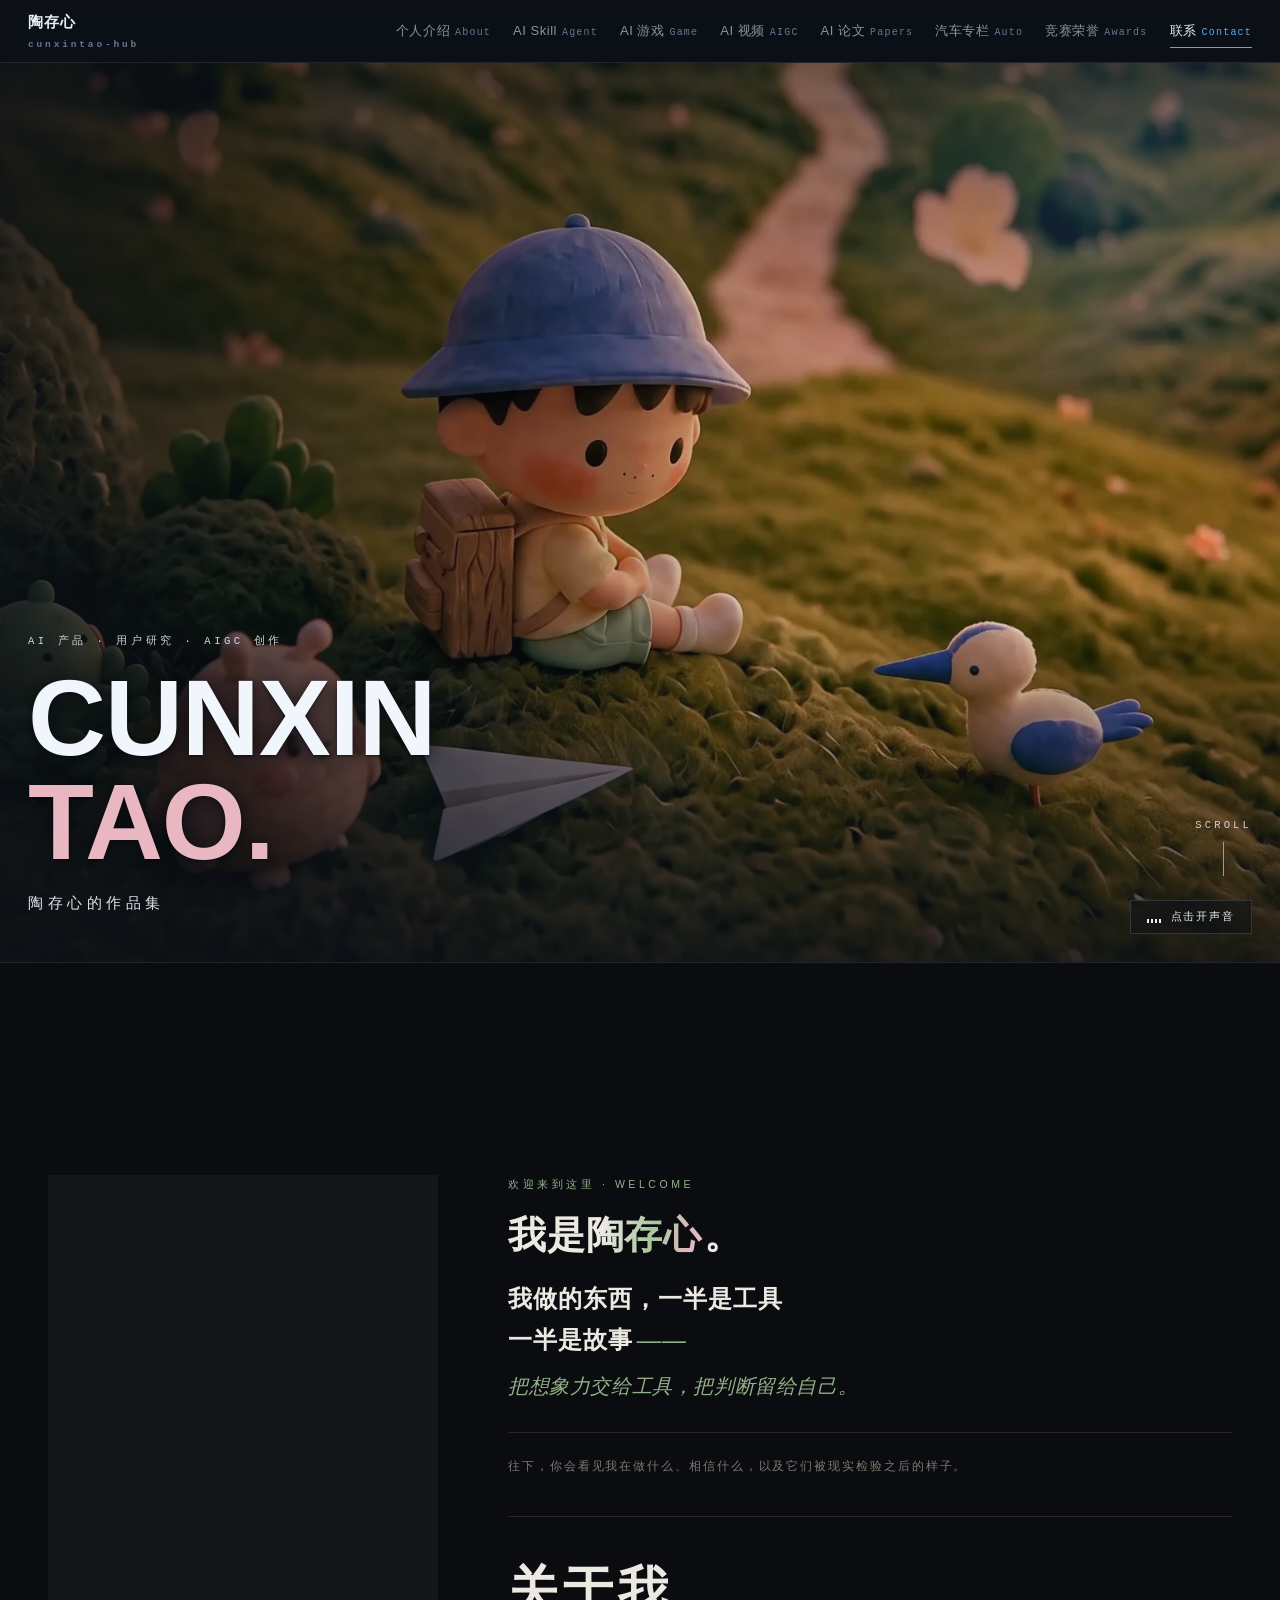
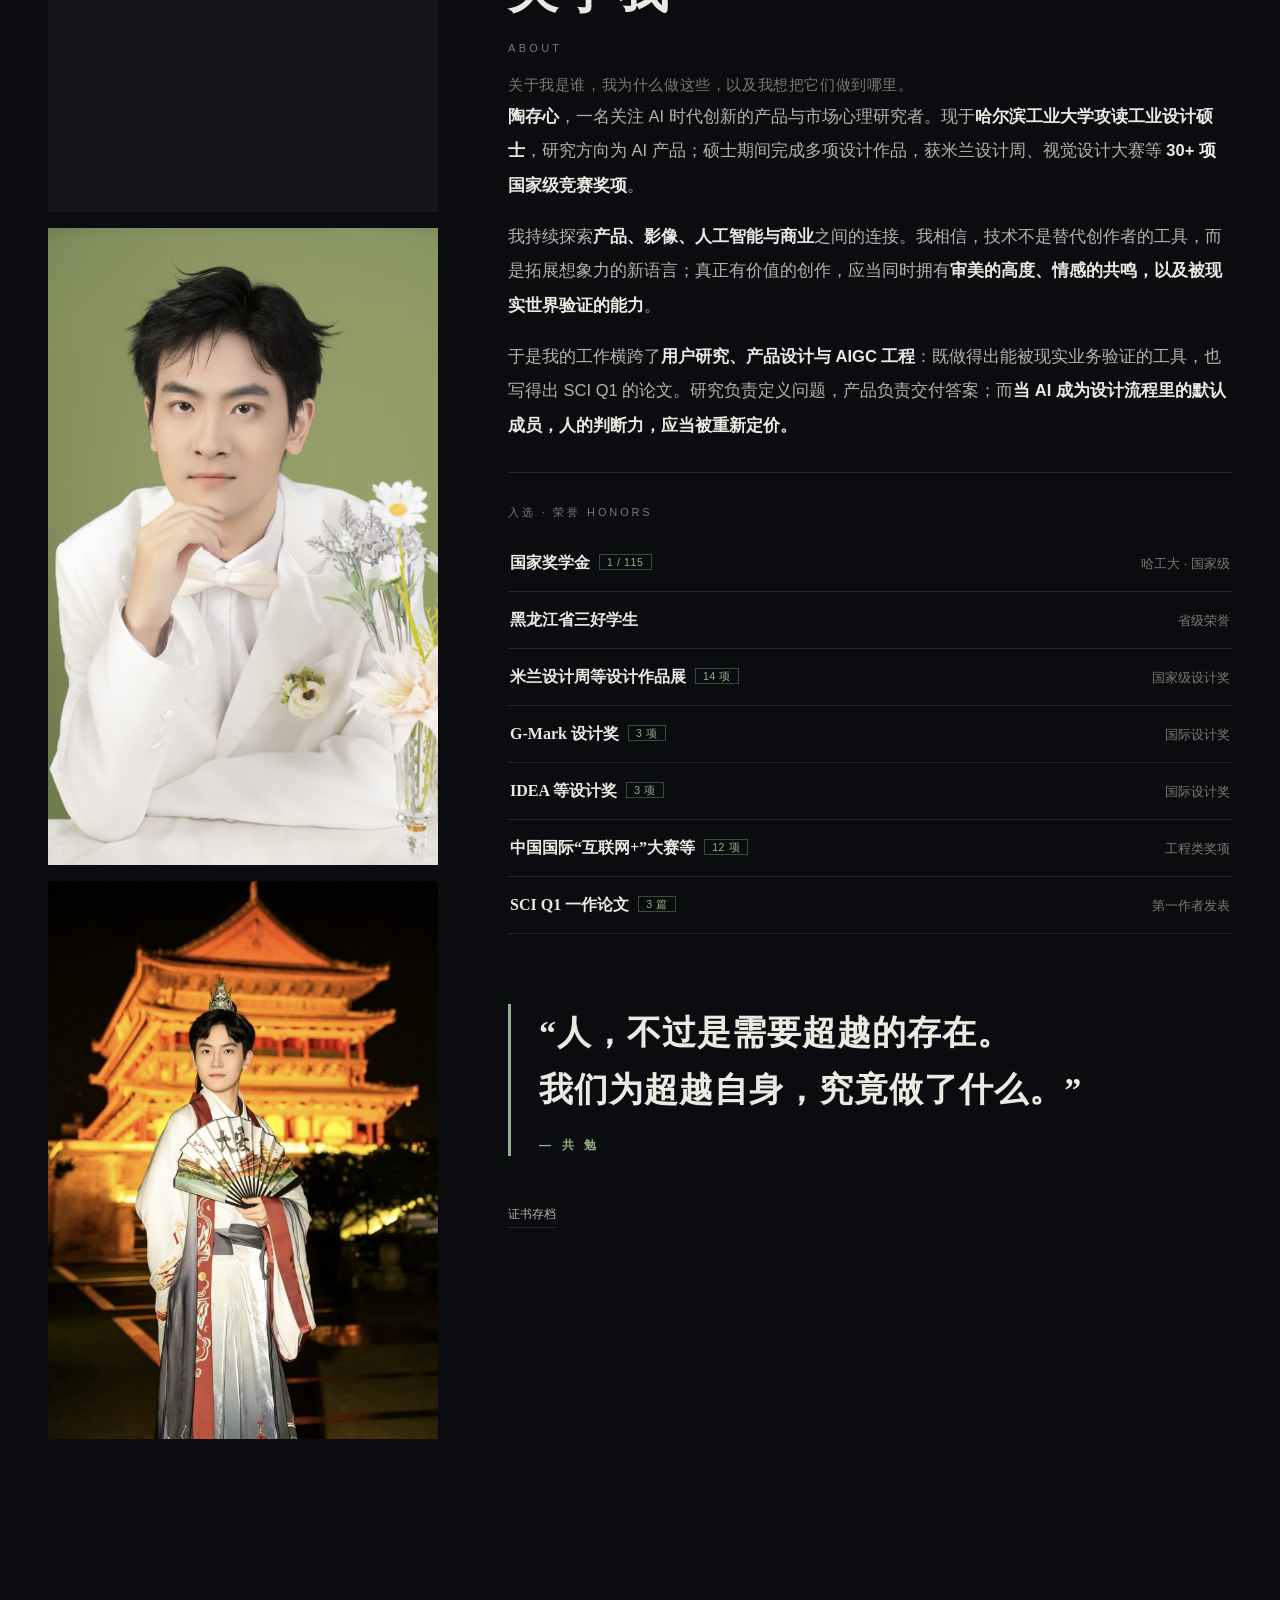
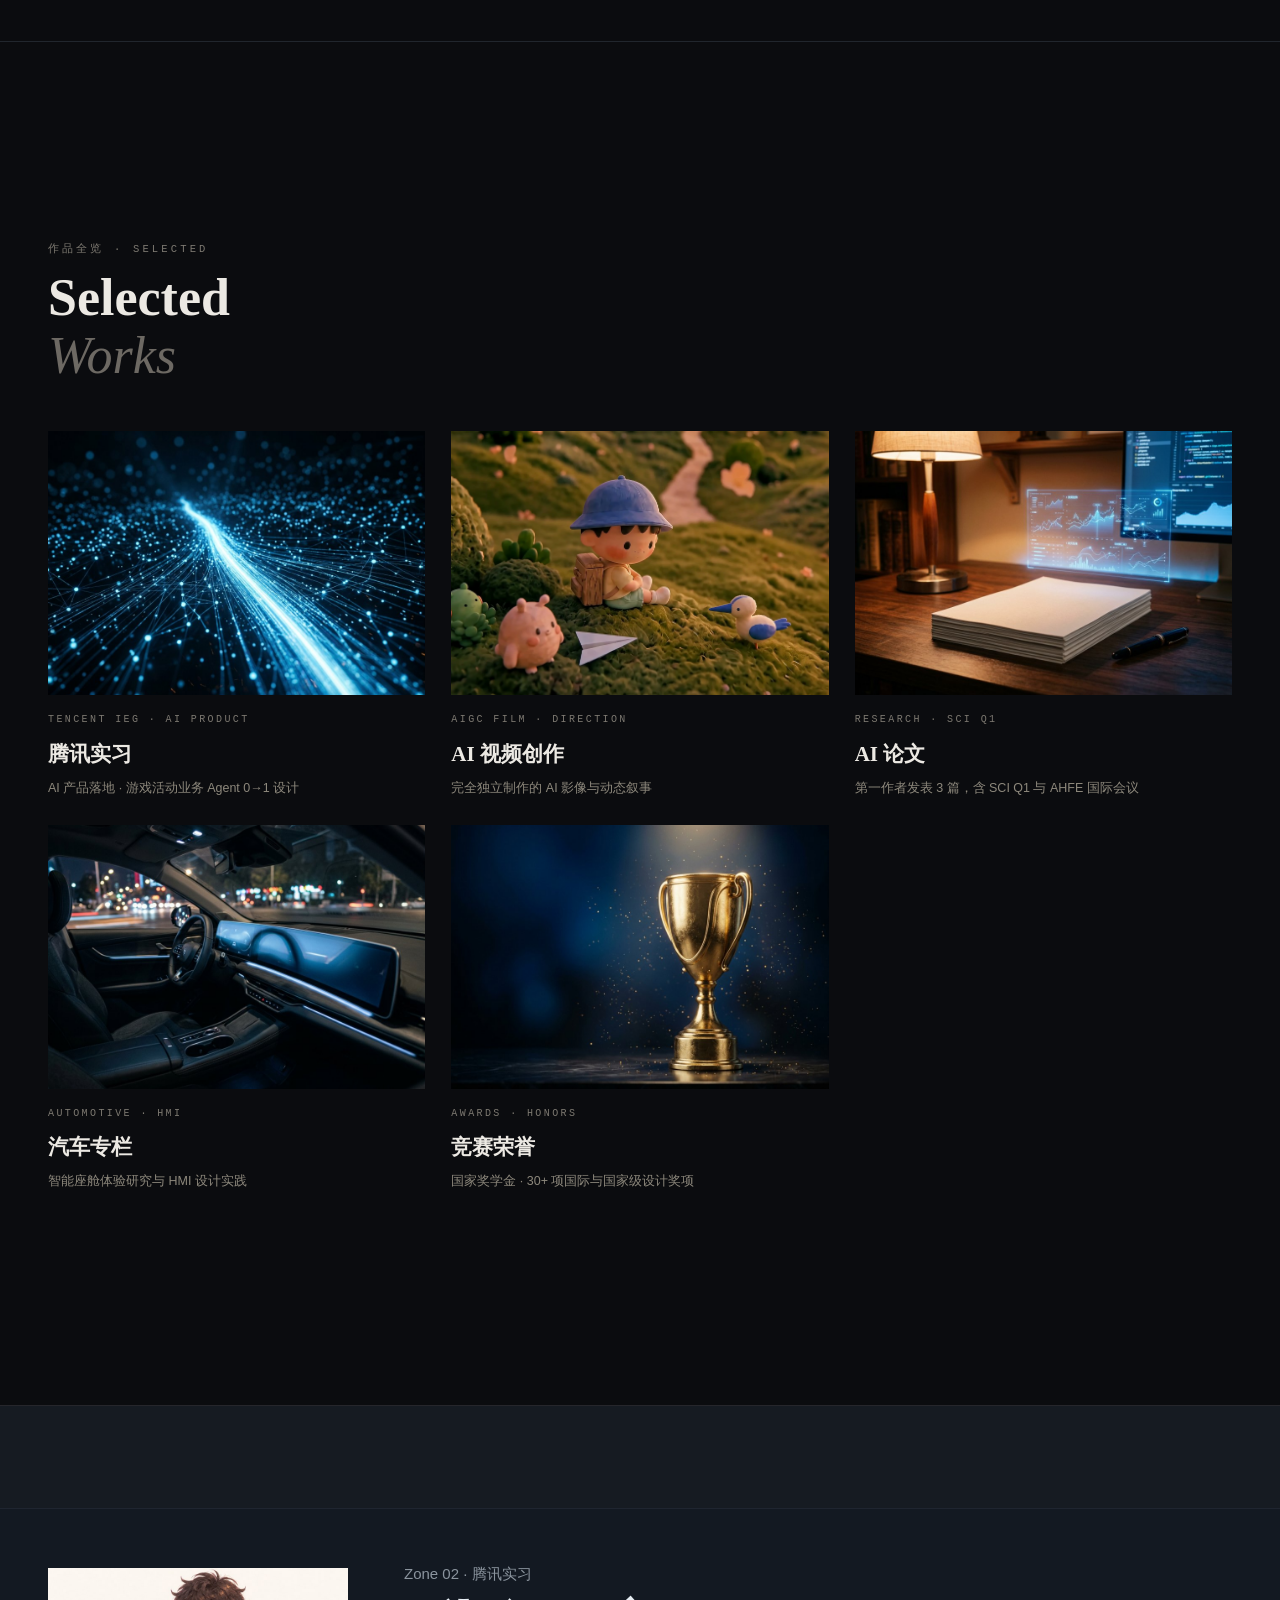
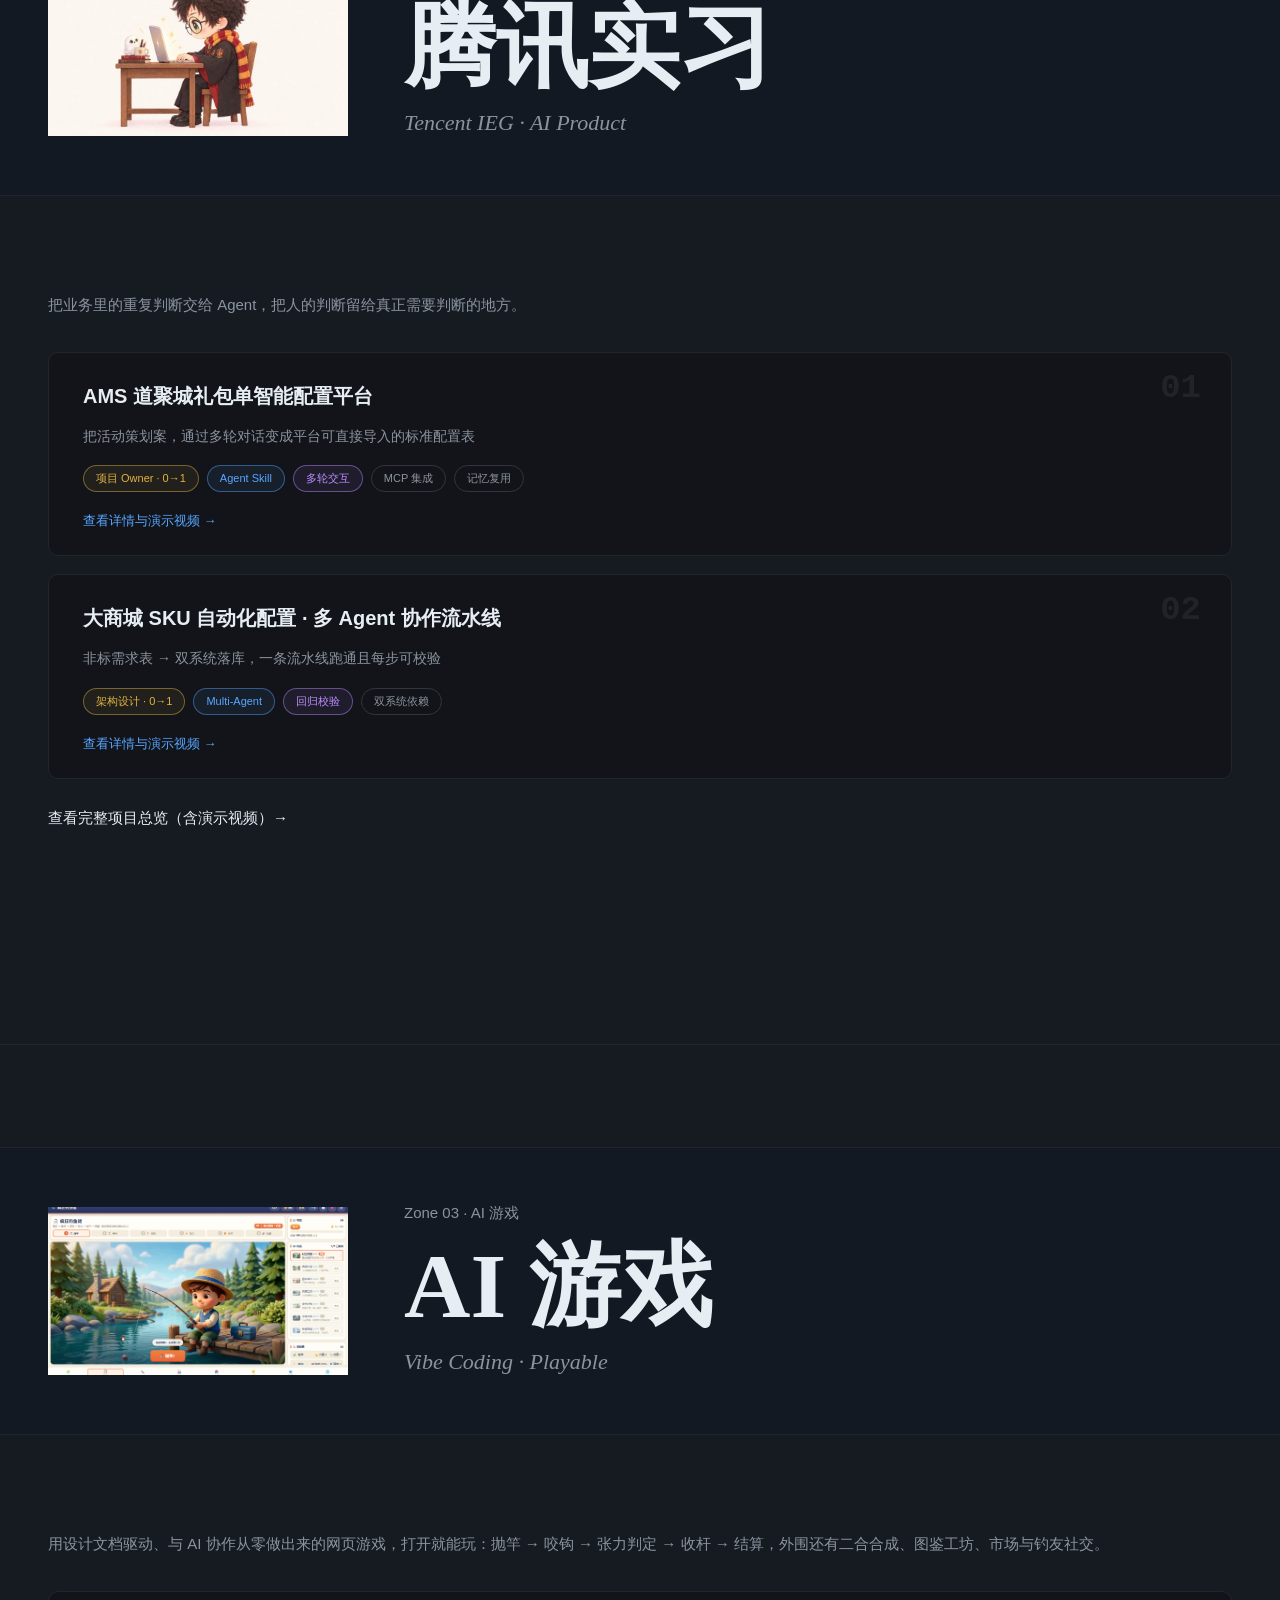
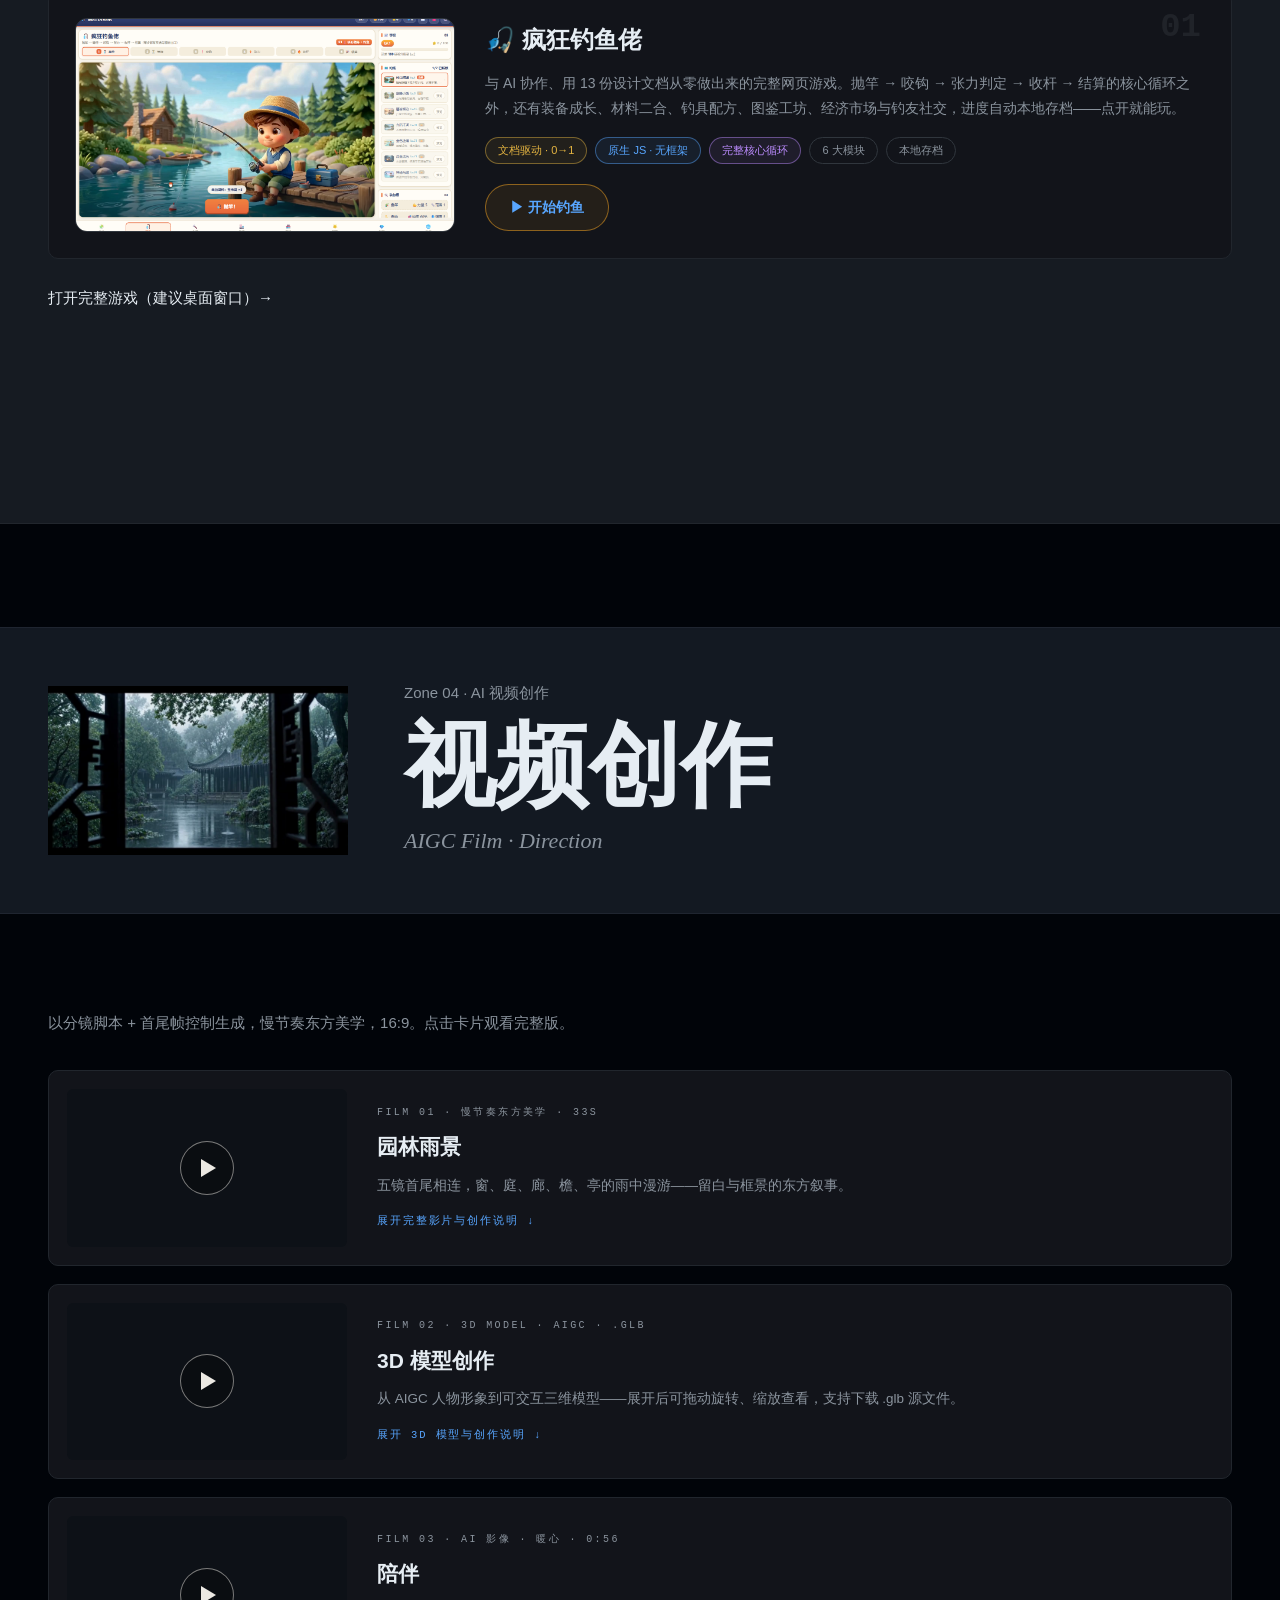
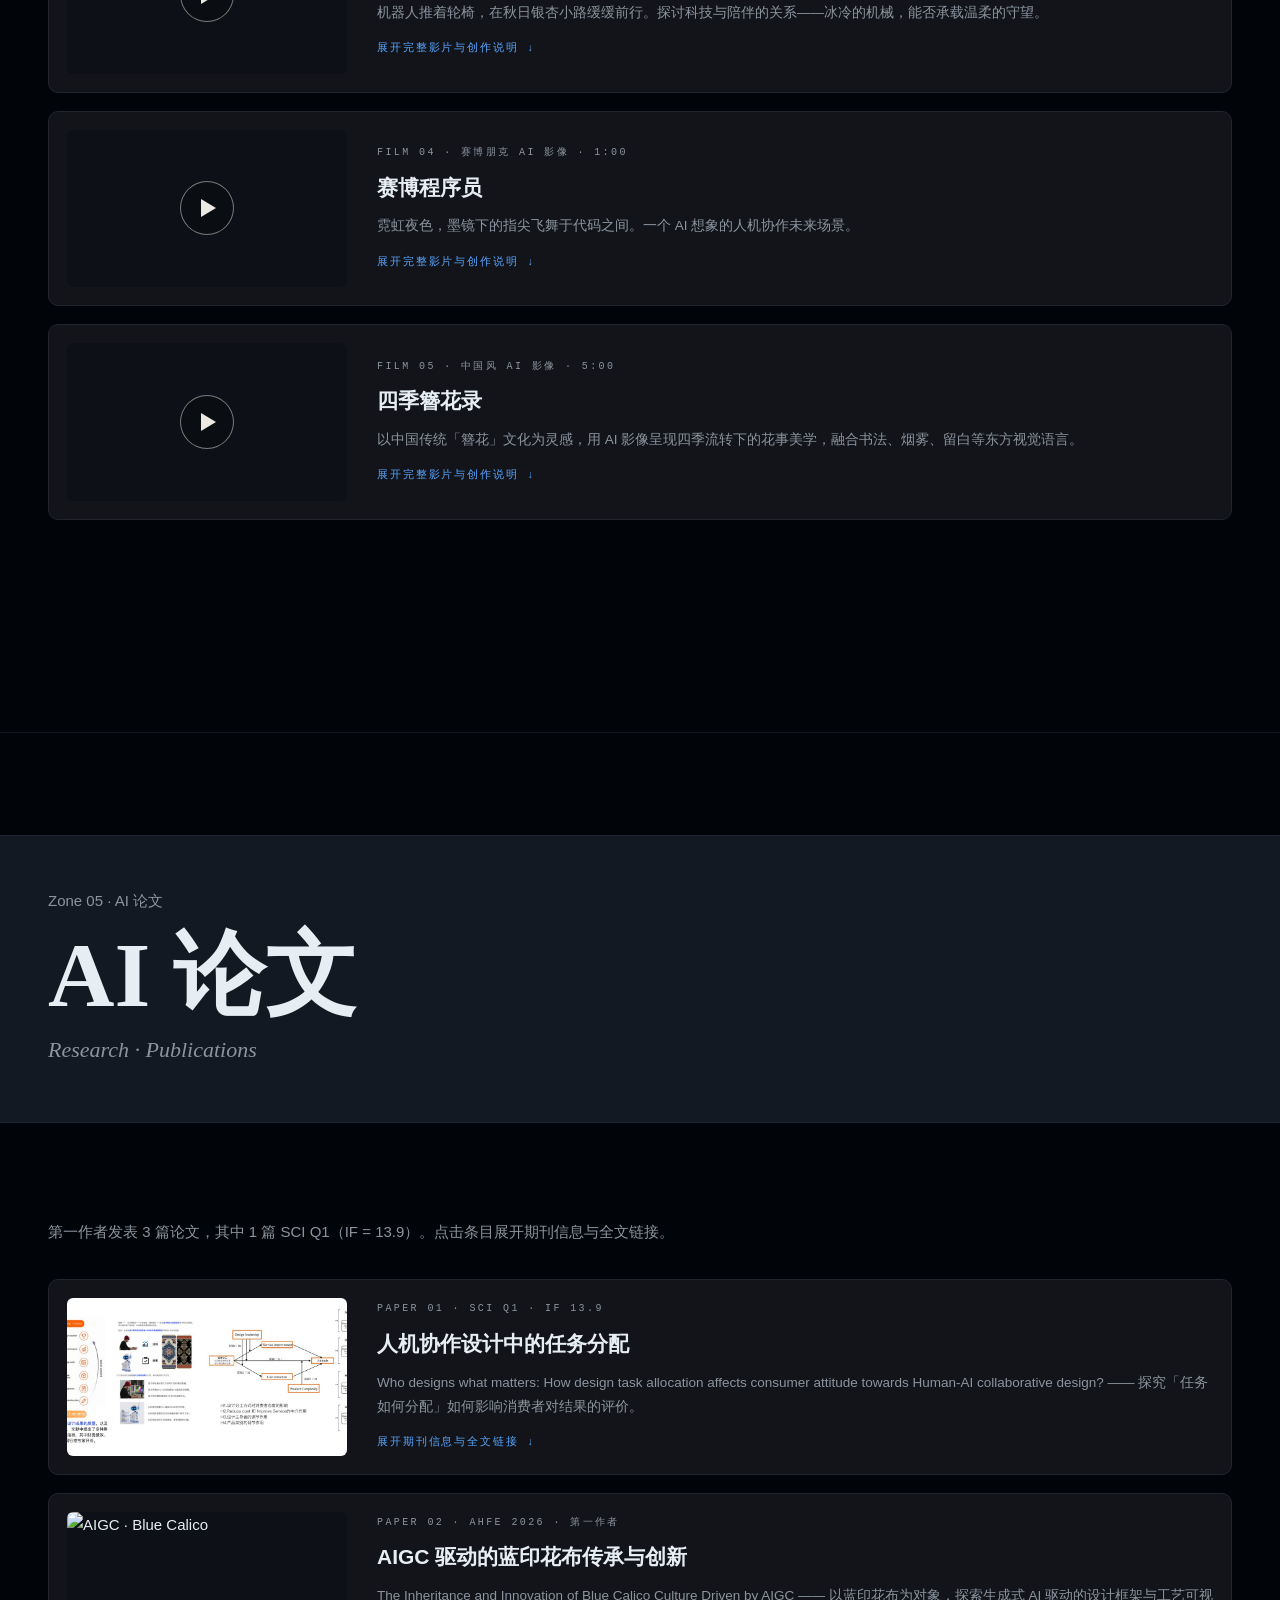
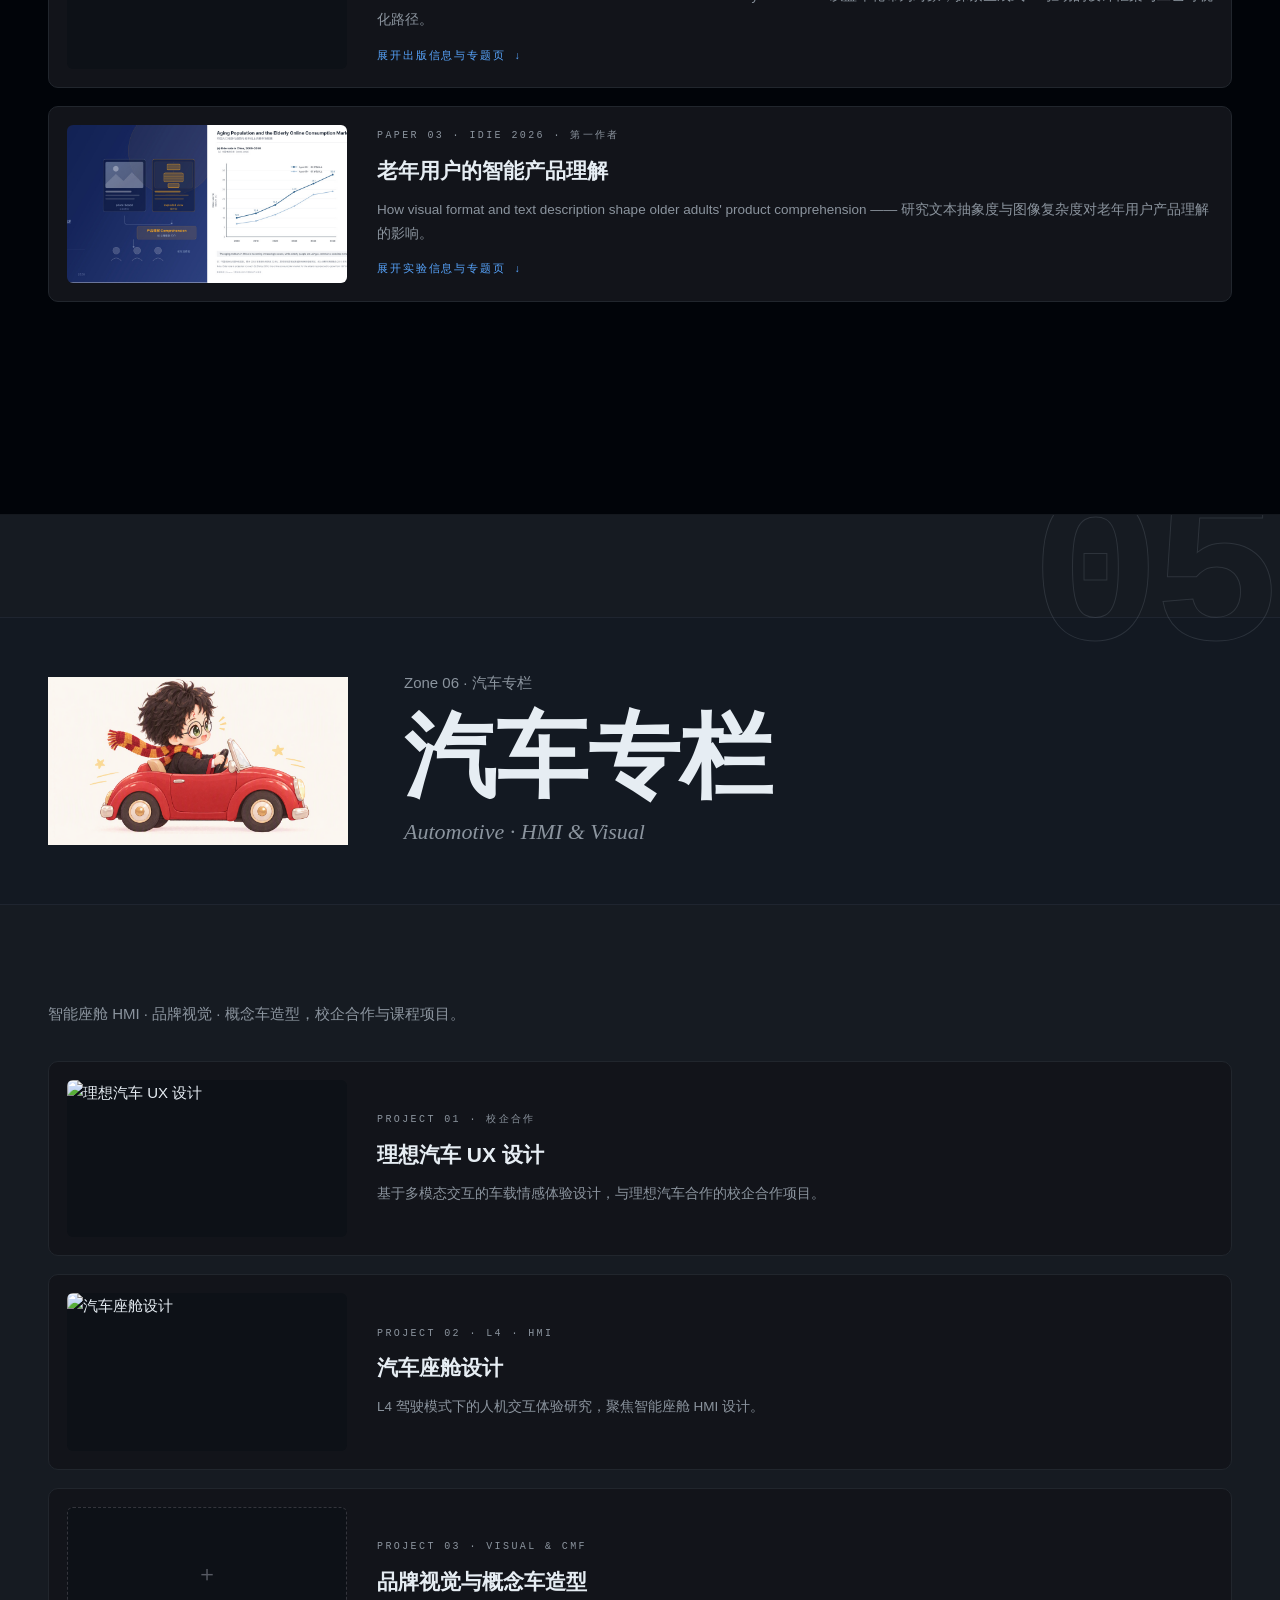
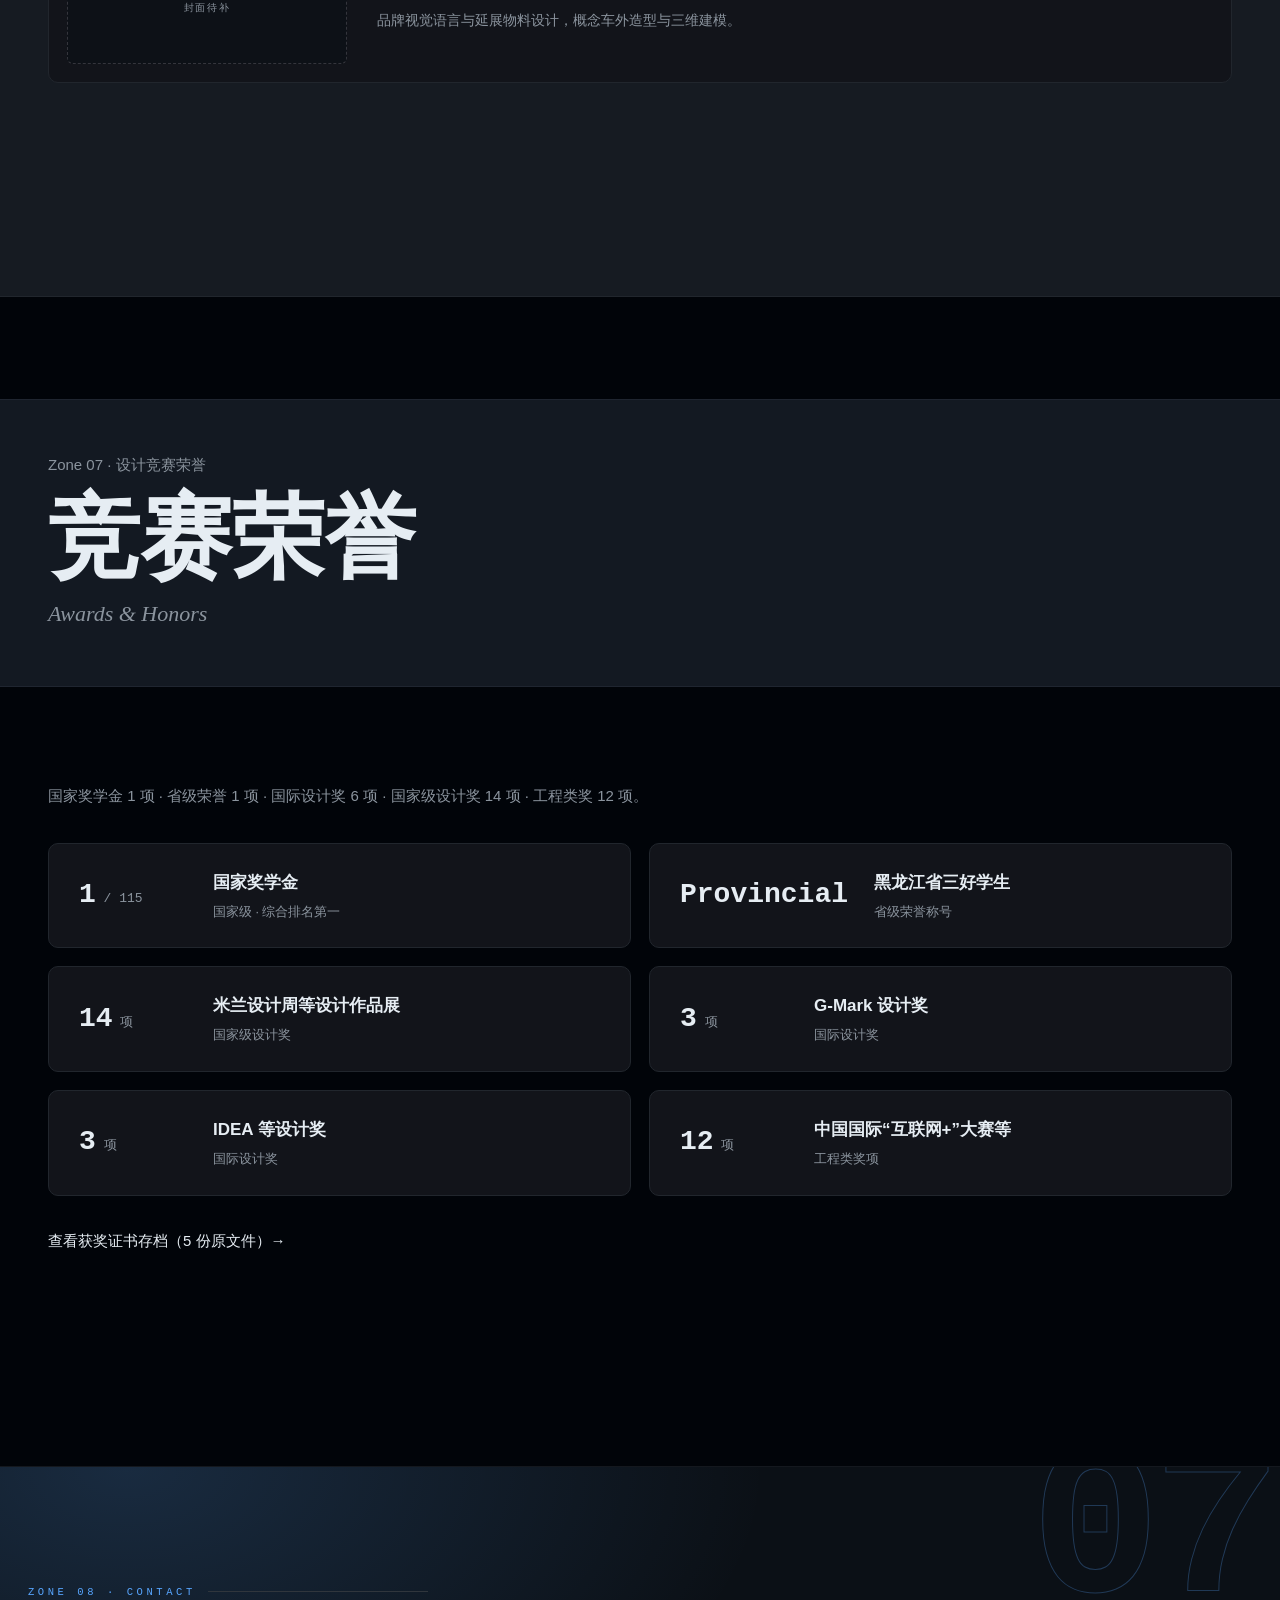
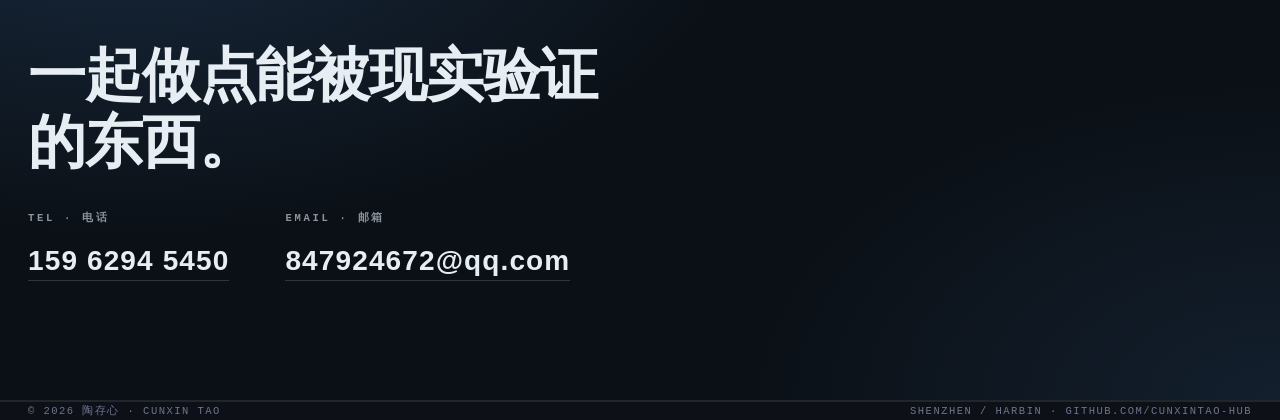
==== commit 05520527: "Merge game zone into single cover card" ====
--- a/index.html
+++ b/index.html
@@ -570,6 +570,19 @@
   .zn-tags .t-p { color: #bc8cff; border-color: rgba(188,140,255,.45); background: rgba(188,140,255,.08); }
   .zn-tags .t-g { color: var(--muted); border-color: var(--line-2); }
   .zn-go { display: inline-block; font-family: var(--sans); font-size: 13px; color: var(--accent); margin-top: 18px; }
+  .zn-card--game { display: flex; gap: 30px; align-items: center; padding: 26px; }
+  .zn-card--game .gc-cover { width: 380px; max-width: 42%; aspect-ratio: 16/9; object-fit: cover;
+    border-radius: 12px; border: 1px solid var(--line-2); flex-shrink: 0; display: block; }
+  .zn-card--game .gc-body { flex: 1; min-width: 0; }
+  .zn-card--game h3 { font-size: 24px; padding-right: 70px; }
+  .zn-card--game .zn-go { font-size: 14px; font-weight: 600; padding: 10px 24px; margin-top: 20px;
+    border: 1px solid rgba(245,166,35,.5); border-radius: 999px; background: rgba(245,166,35,.08);
+    transition: background .25s var(--ease), border-color .25s var(--ease); }
+  .zn-card--game:hover .zn-go { background: rgba(245,166,35,.18); border-color: var(--accent); }
+  @media (max-width: 900px) {
+    .zn-card--game { flex-direction: column; align-items: stretch; }
+    .zn-card--game .gc-cover { width: 100%; max-width: none; }
+  }
   @media (max-width: 900px) {
     .zn-wrap { padding: 70px 22px 80px; }
     .zn-banner-inner { flex-direction: column; align-items: flex-start; padding: 44px 22px; gap: 24px; }
@@ -827,31 +840,21 @@
     <p class="zn-lede">用设计文档驱动、与 AI 协作从零做出来的网页游戏，打开就能玩：抛竿 → 咬钩 → 张力判定 → 收杆 → 结算，外围还有二合合成、图鉴工坊、市场与钓友社交。</p>
 
     <div class="zn-cards">
-      <a class="zn-card" href="game/index.html" target="_blank" rel="noopener">
-        <span class="zn-no">01</span>
-        <h3>疯狂钓鱼佬 · 完整可玩</h3>
-        <p class="zn-desc">纯前端 HTML5：钓鱼核心循环 + 装备与技能成长 + 材料二合 / 钓具配方 + 图鉴与工坊 + 经济市场 + 钓友社交，进度本地存档</p>
-        <ul class="zn-tags">
-          <li class="t-y">文档驱动 · 0→1</li>
-          <li class="t-b">原生 JS</li>
-          <li class="t-p">完整循环</li>
-          <li class="t-g">6 大模块</li>
-          <li class="t-g">本地存档</li>
-        </ul>
-        <span class="zn-go">开始钓鱼 →</span>
-      </a>
-
-      <a class="zn-card" href="game/index.html#dev=codex" target="_blank" rel="noopener">
-        <span class="zn-no">02</span>
-        <h3>收集与长线 · 图鉴 / 工坊 / 博览会</h3>
-        <p class="zn-desc">四类图鉴（鱼 / 材料 / 钓具 / 钓友）与里程碑奖励，工坊把鱼加工成制品，博览会每日刷新鱼种任务</p>
-        <ul class="zn-tags">
-          <li class="t-y">长线目标</li>
-          <li class="t-b">图鉴收集</li>
-          <li class="t-p">加工队列</li>
-          <li class="t-g">每日任务</li>
-        </ul>
-        <span class="zn-go">查看收集系统 →</span>
+      <a class="zn-card zn-card--game" href="game/index.html" target="_blank" rel="noopener">
+        <img class="gc-cover" src="assets/game-cover.png" alt="疯狂钓鱼佬 · 游戏封面">
+        <div class="gc-body">
+          <span class="zn-no">01</span>
+          <h3>🎣 疯狂钓鱼佬</h3>
+          <p class="zn-desc">与 AI 协作、用 13 份设计文档从零做出来的完整网页游戏。抛竿 → 咬钩 → 张力判定 → 收杆 → 结算的核心循环之外，还有装备成长、材料二合、钓具配方、图鉴工坊、经济市场与钓友社交，进度自动本地存档——点开就能玩。</p>
+          <ul class="zn-tags">
+            <li class="t-y">文档驱动 · 0→1</li>
+            <li class="t-b">原生 JS · 无框架</li>
+            <li class="t-p">完整核心循环</li>
+            <li class="t-g">6 大模块</li>
+            <li class="t-g">本地存档</li>
+          </ul>
+          <span class="zn-go">▶ 开始钓鱼</span>
+        </div>
       </a>
     </div>
 
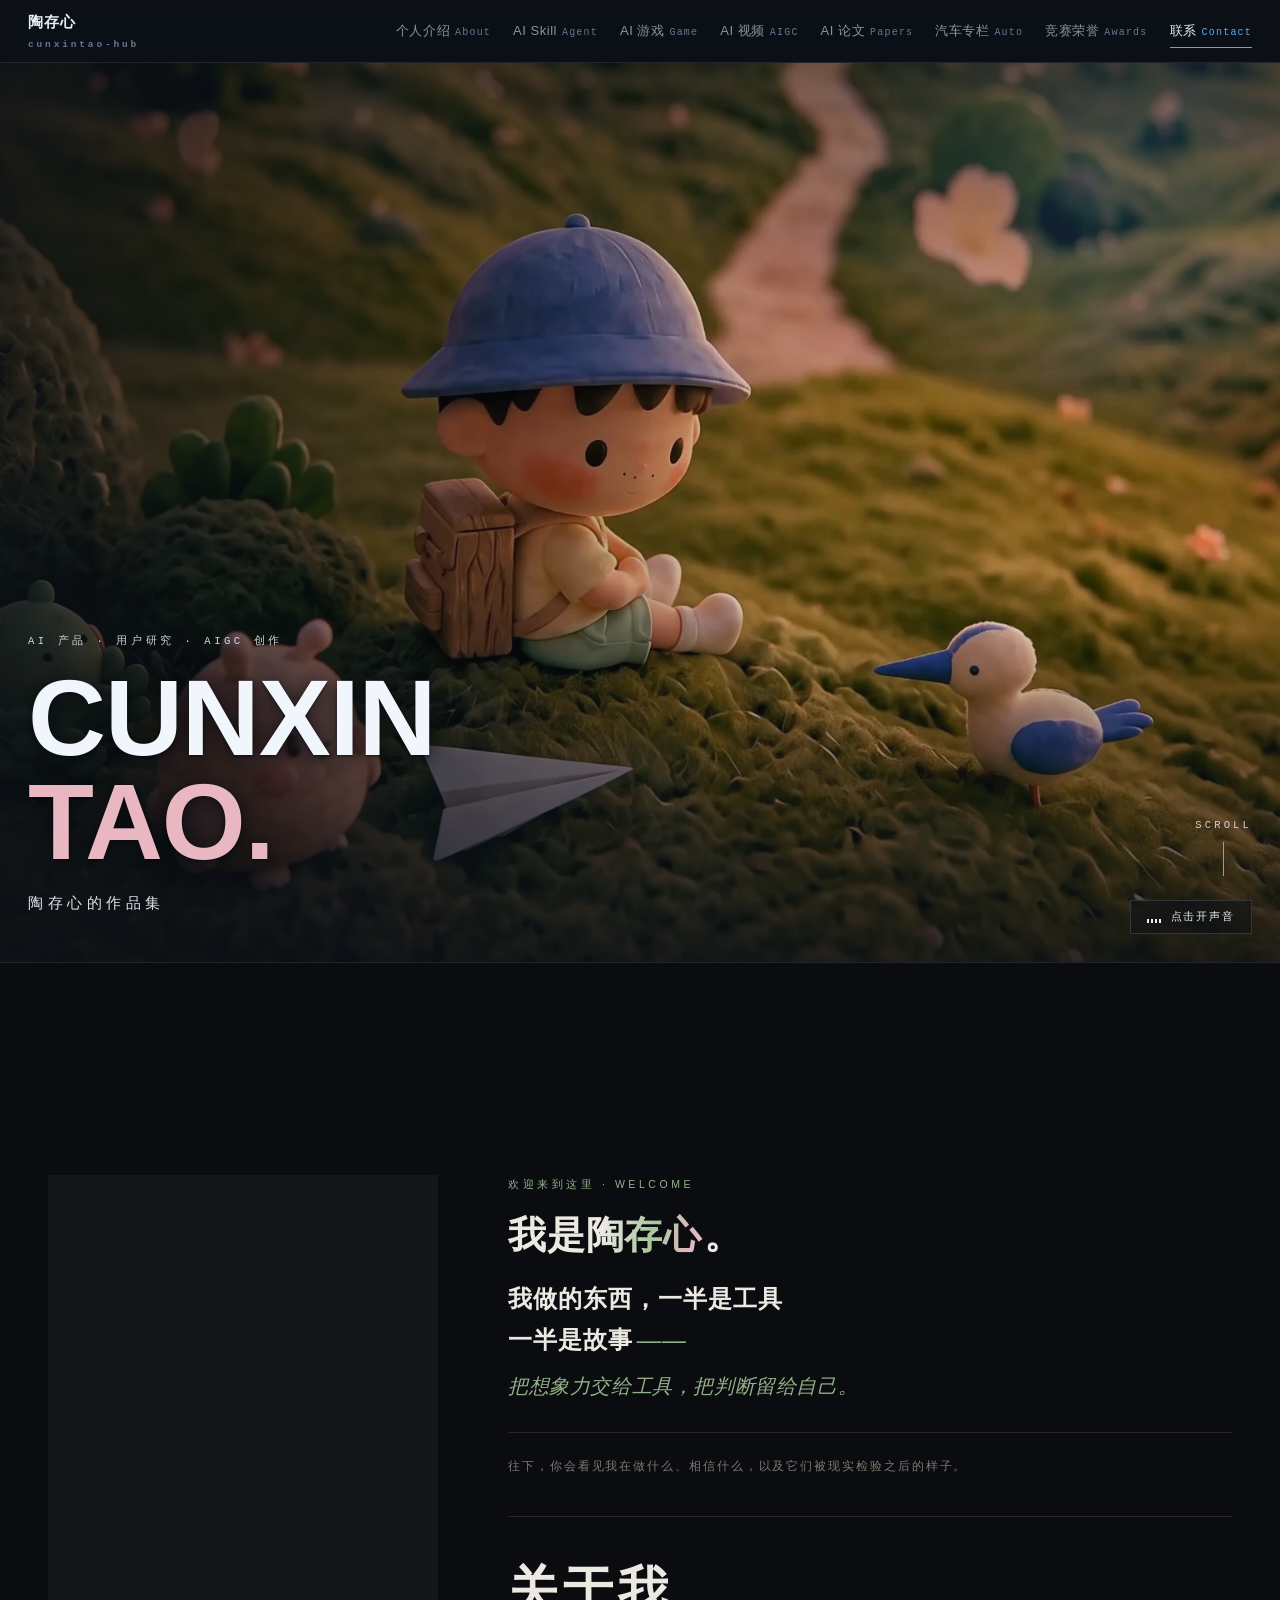
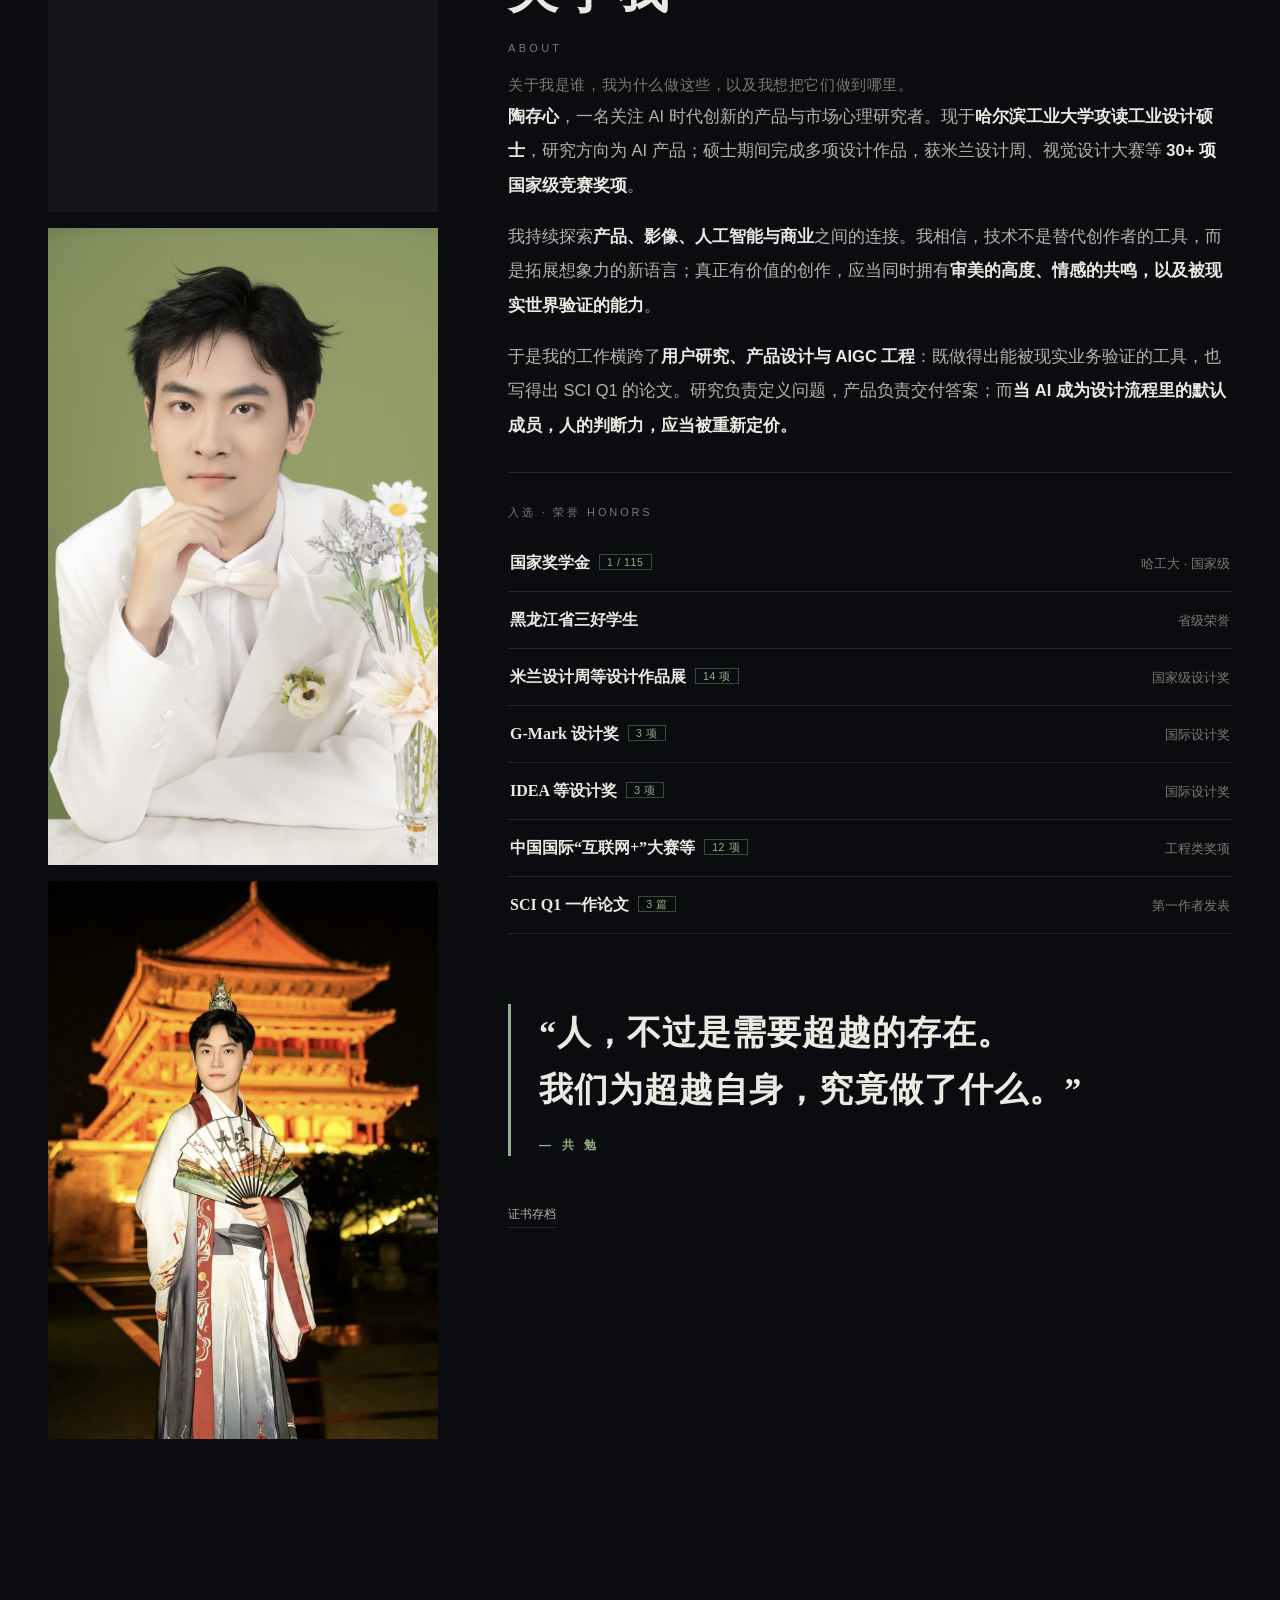
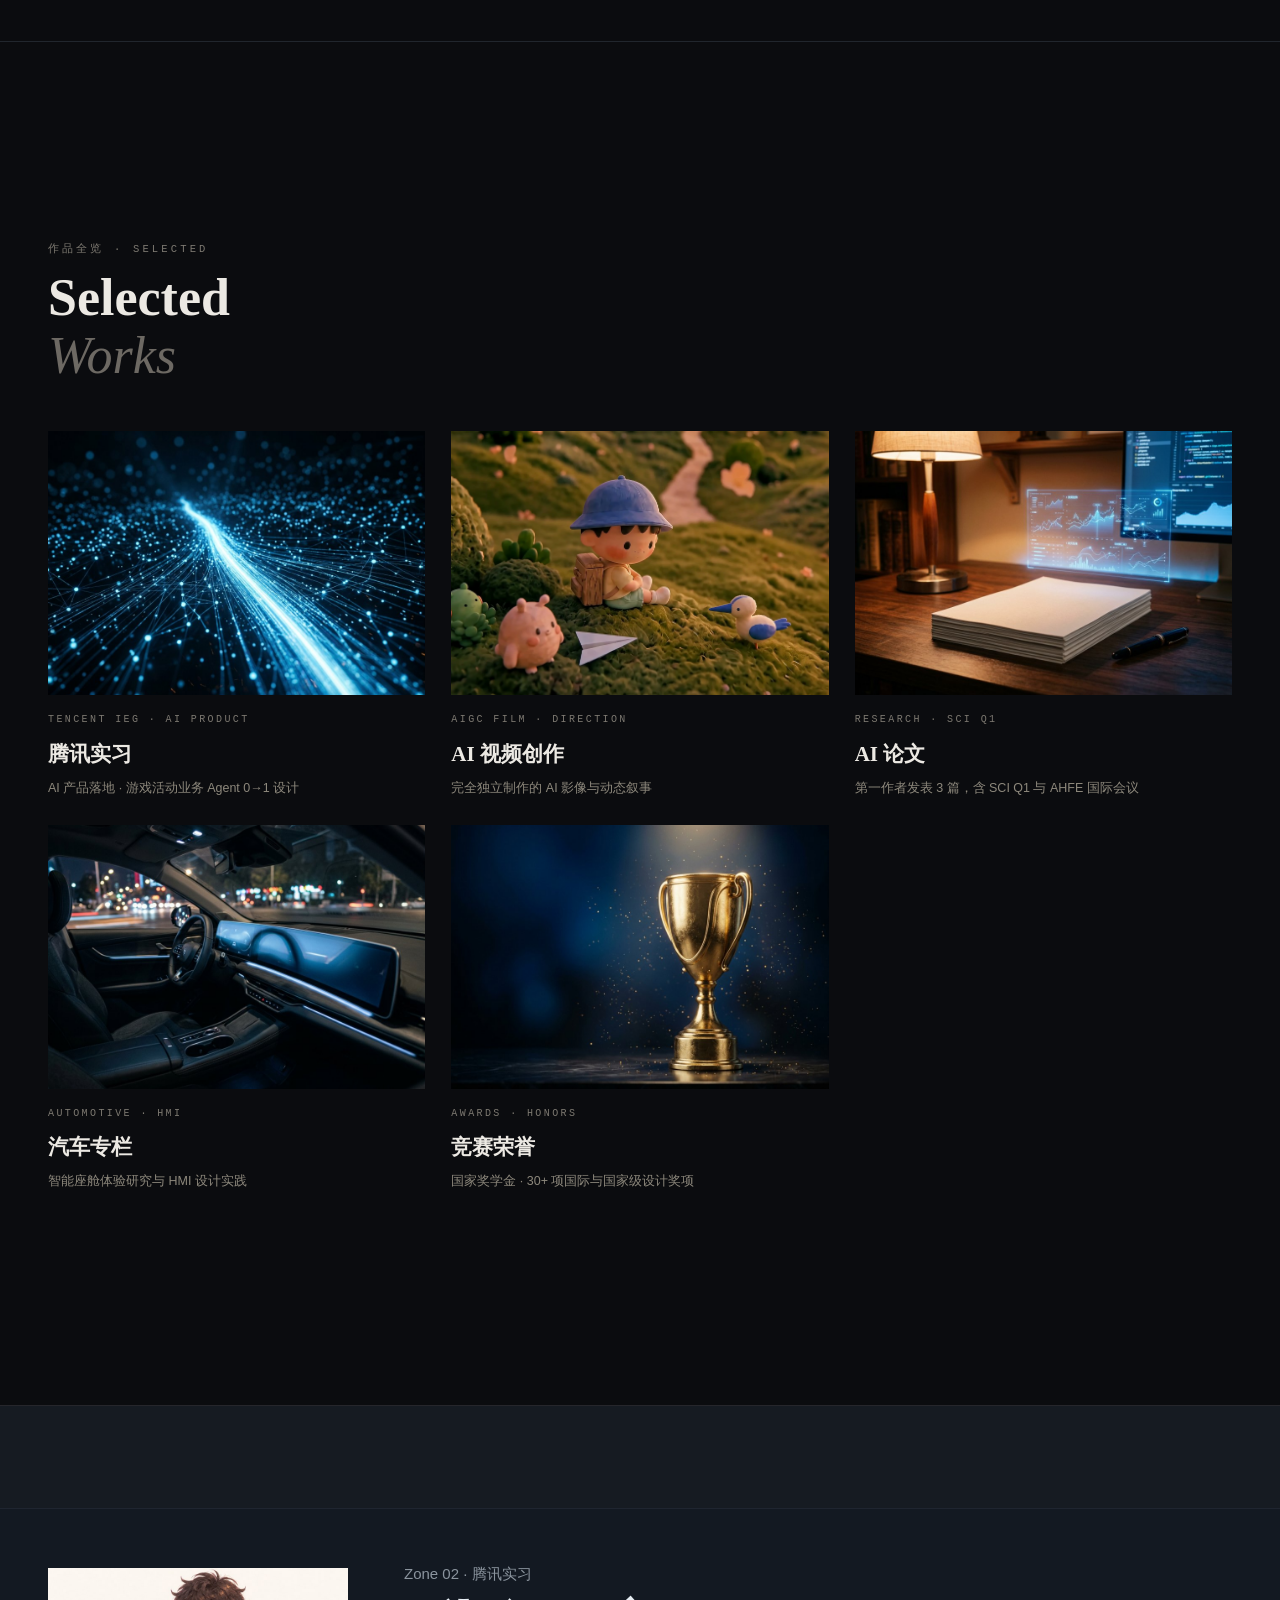
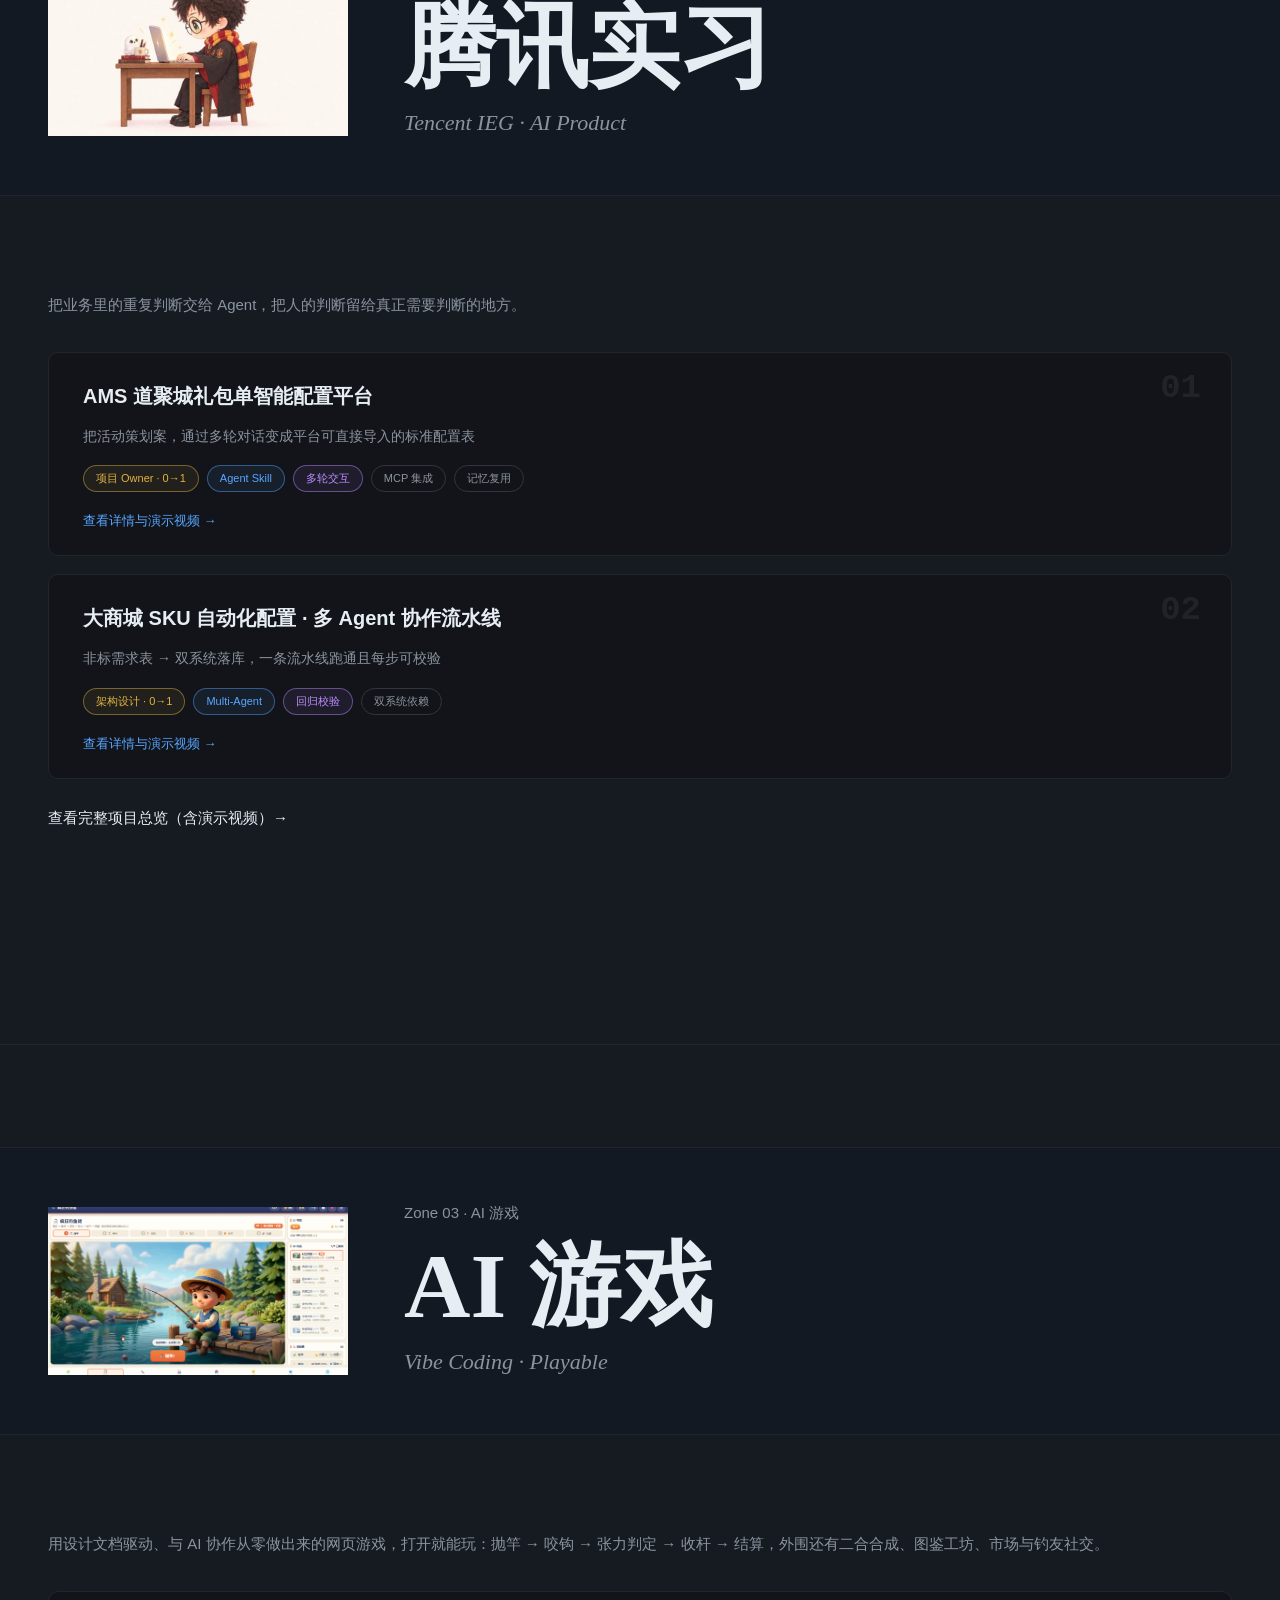
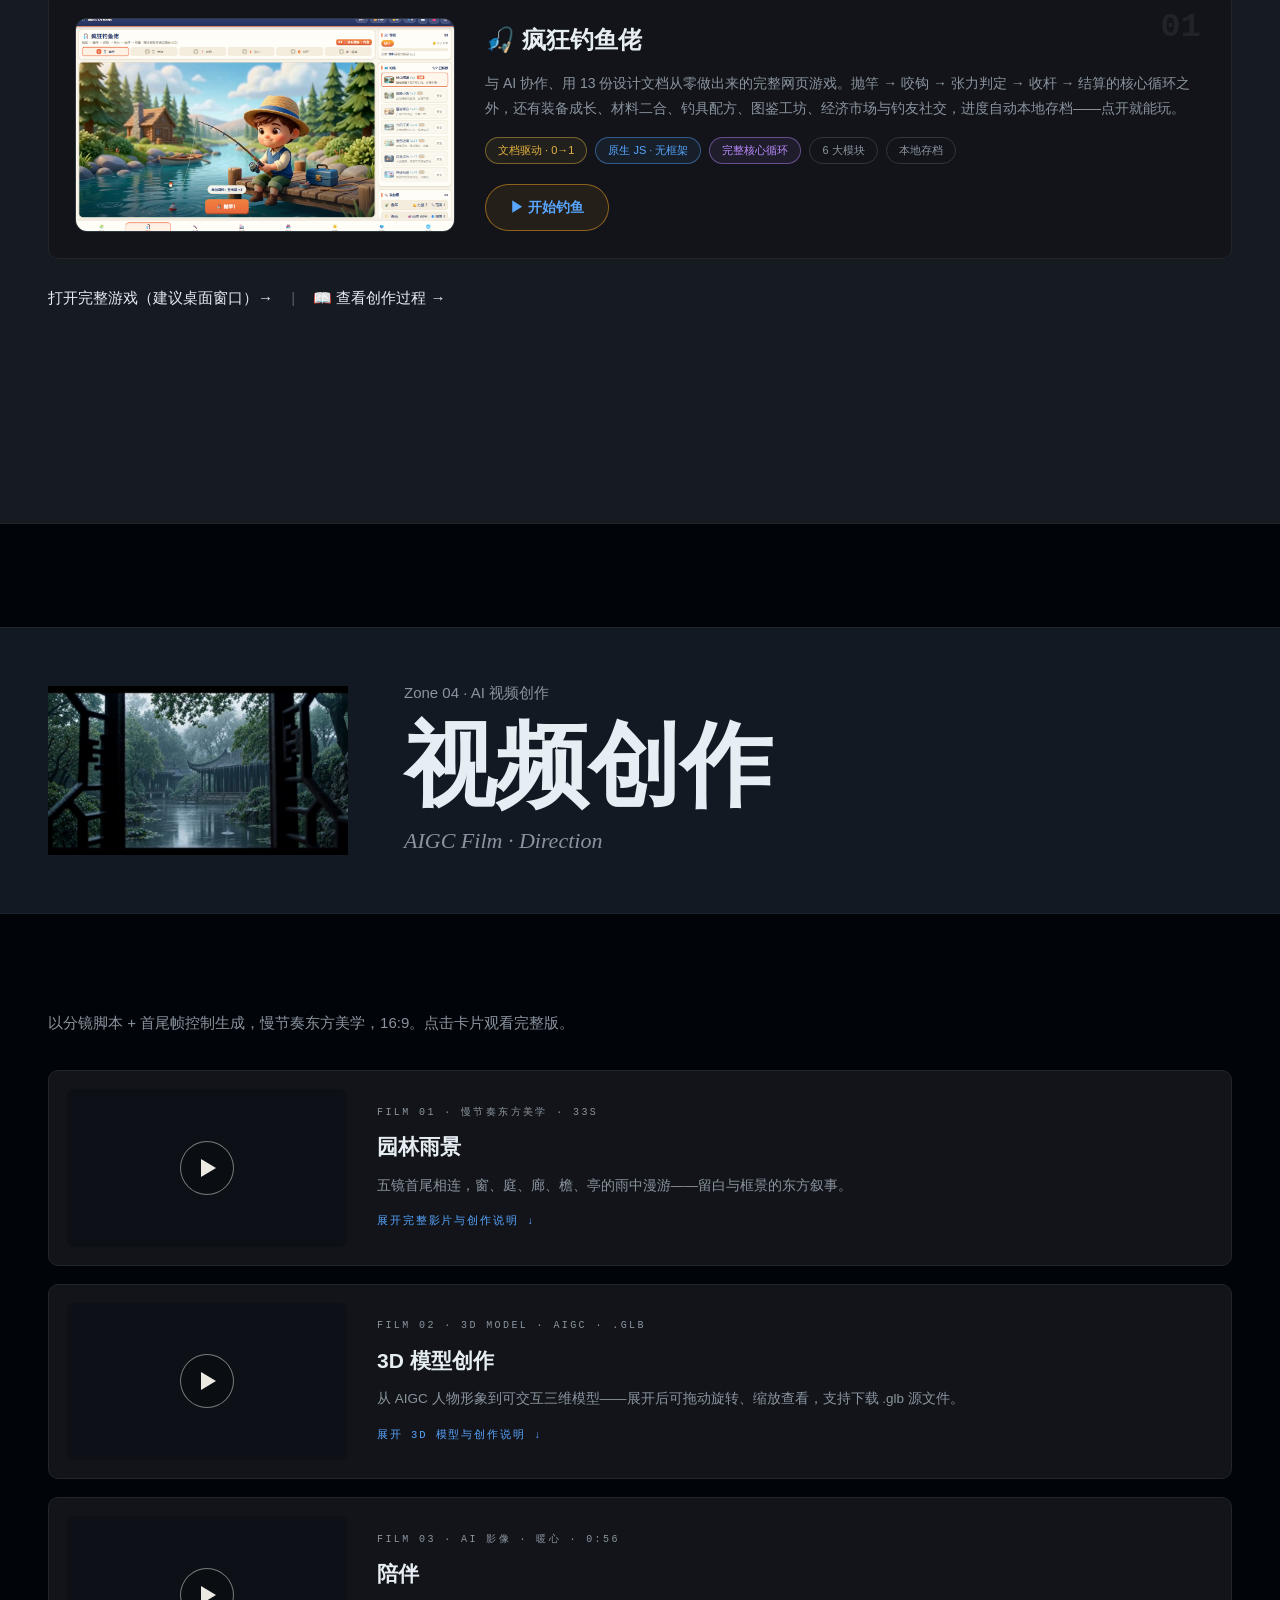
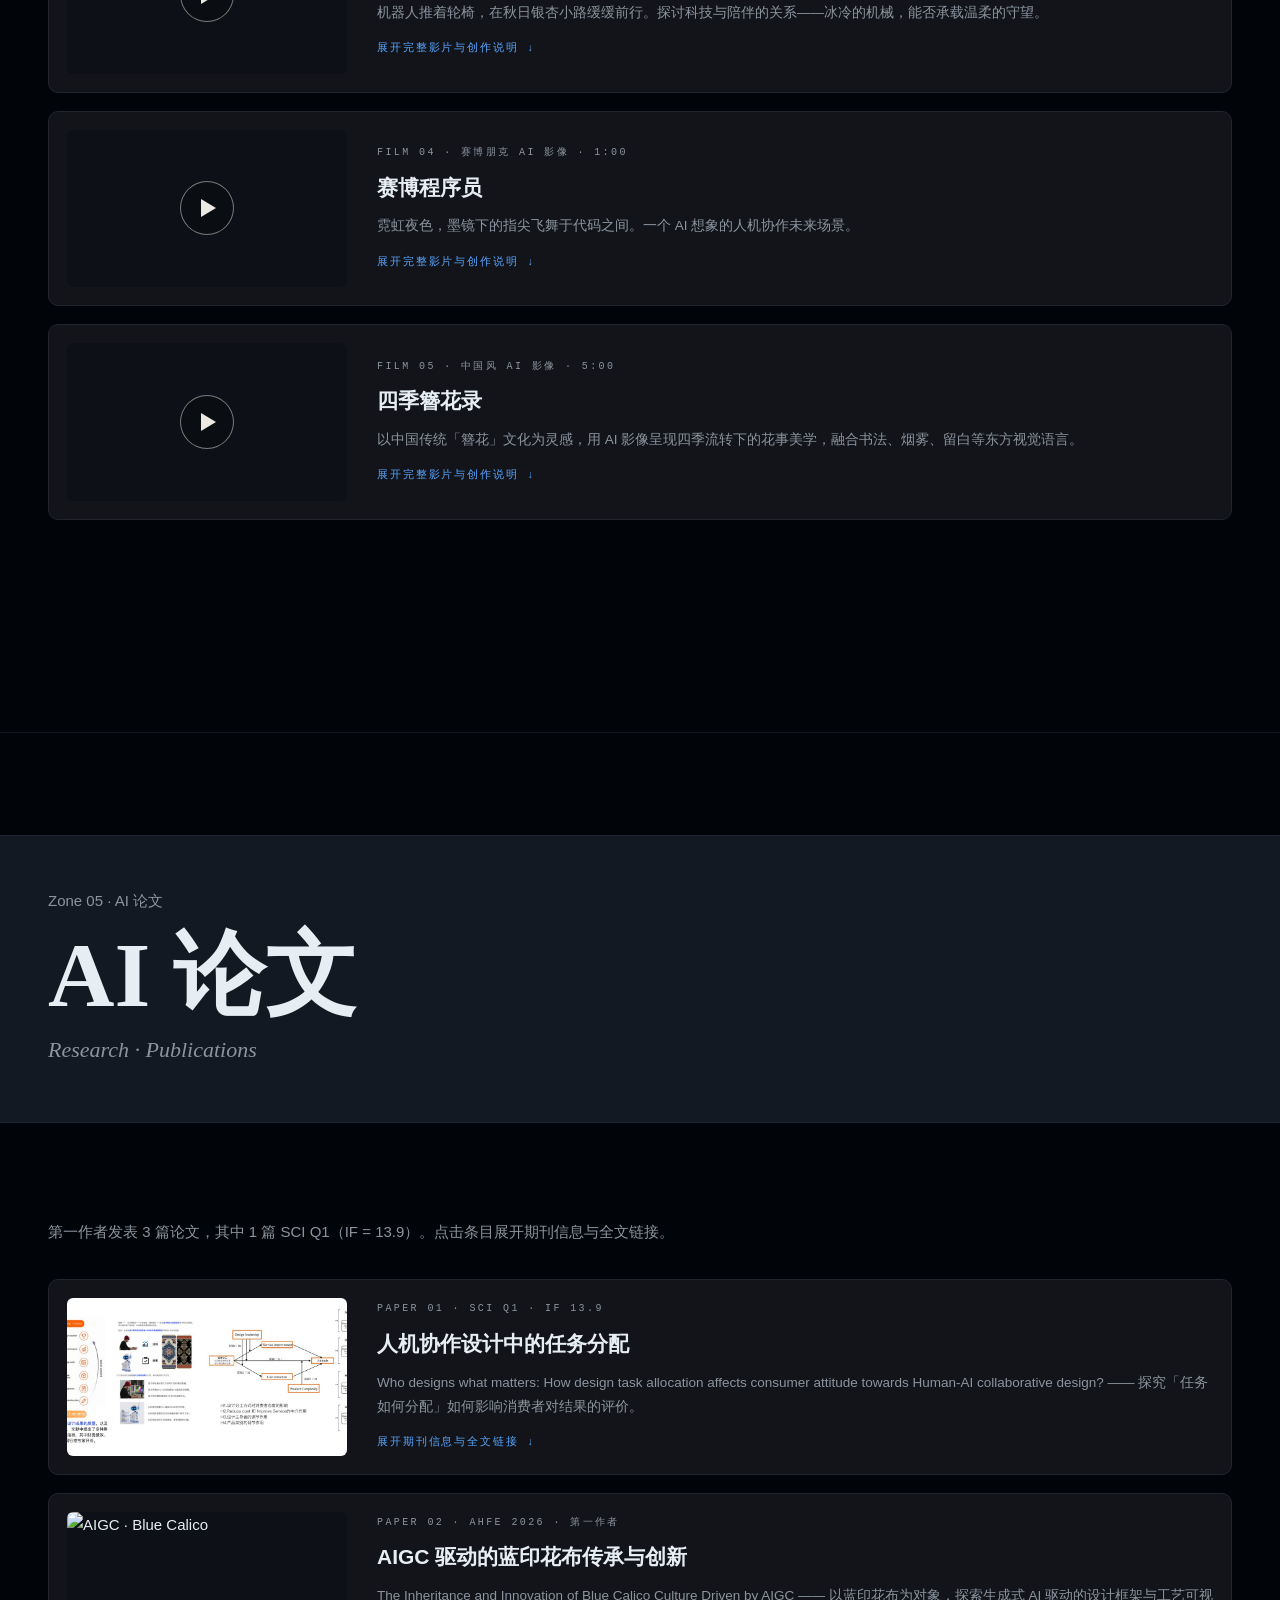
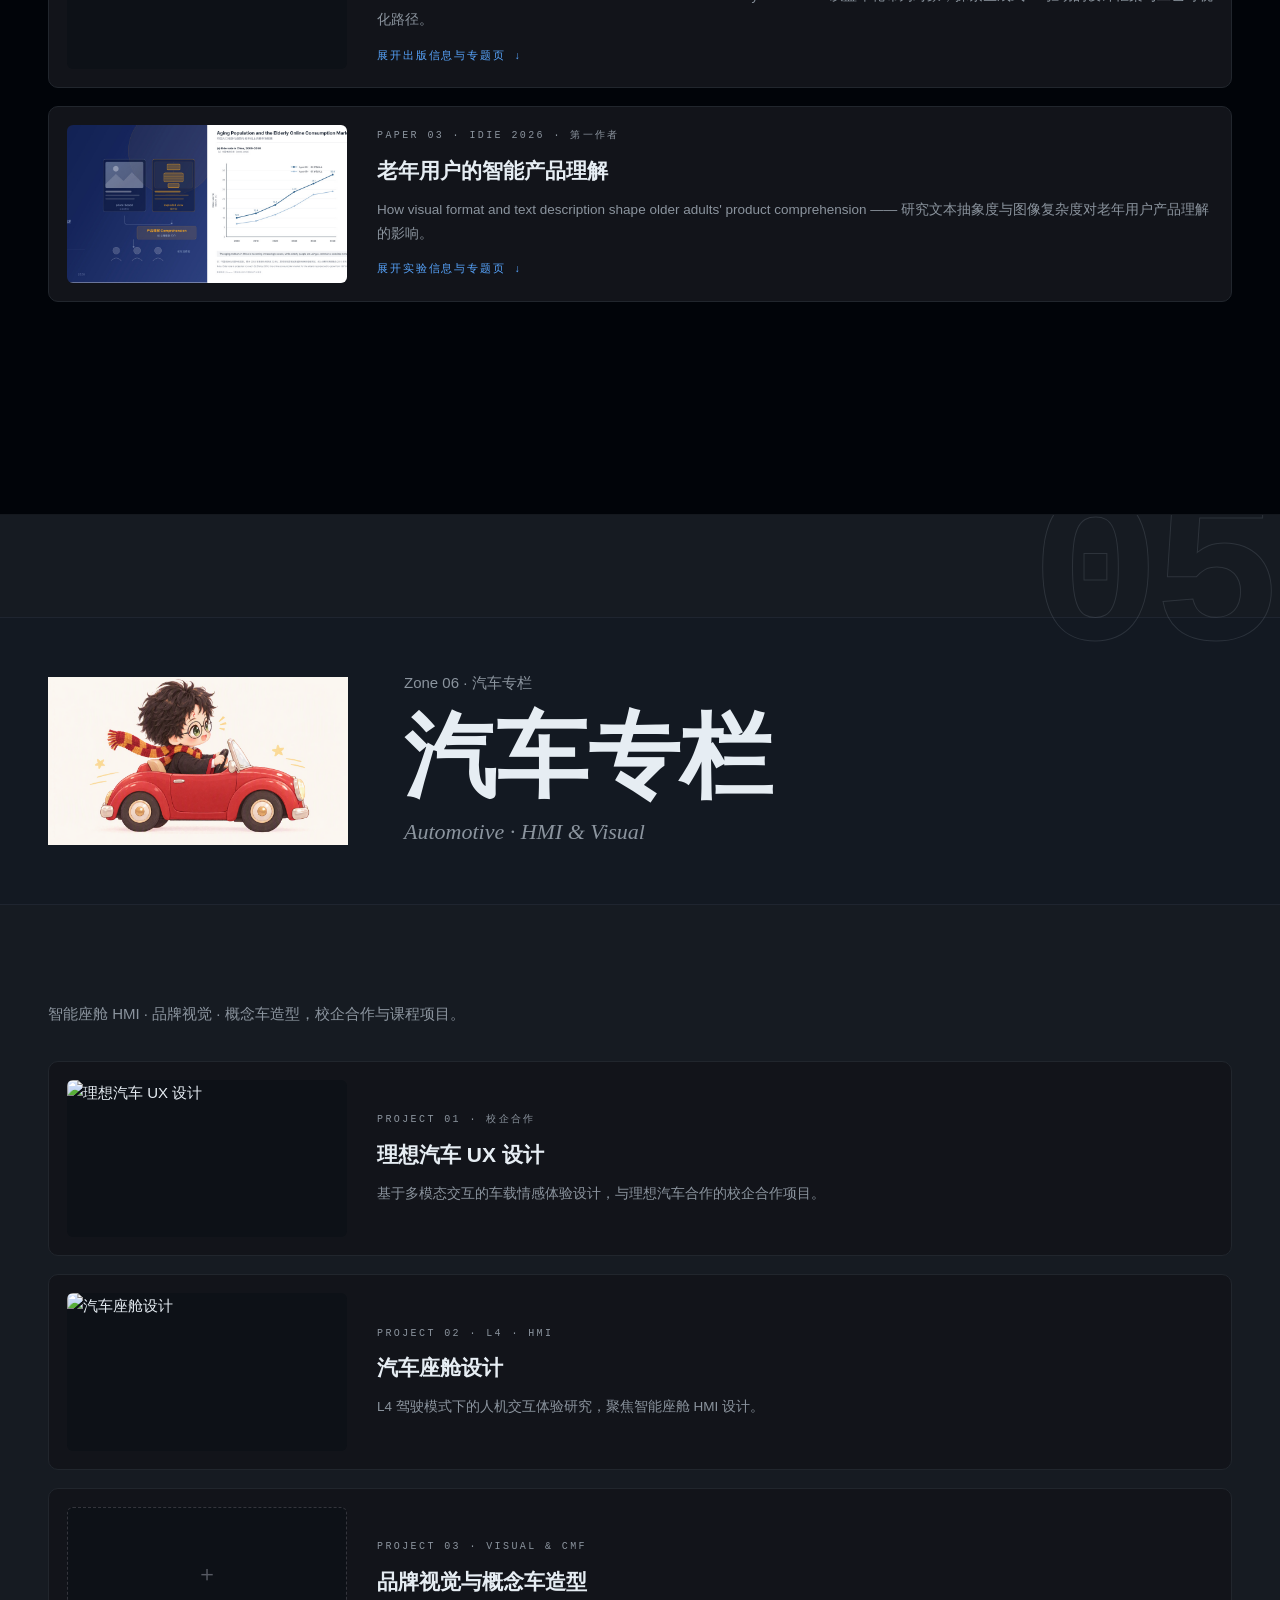
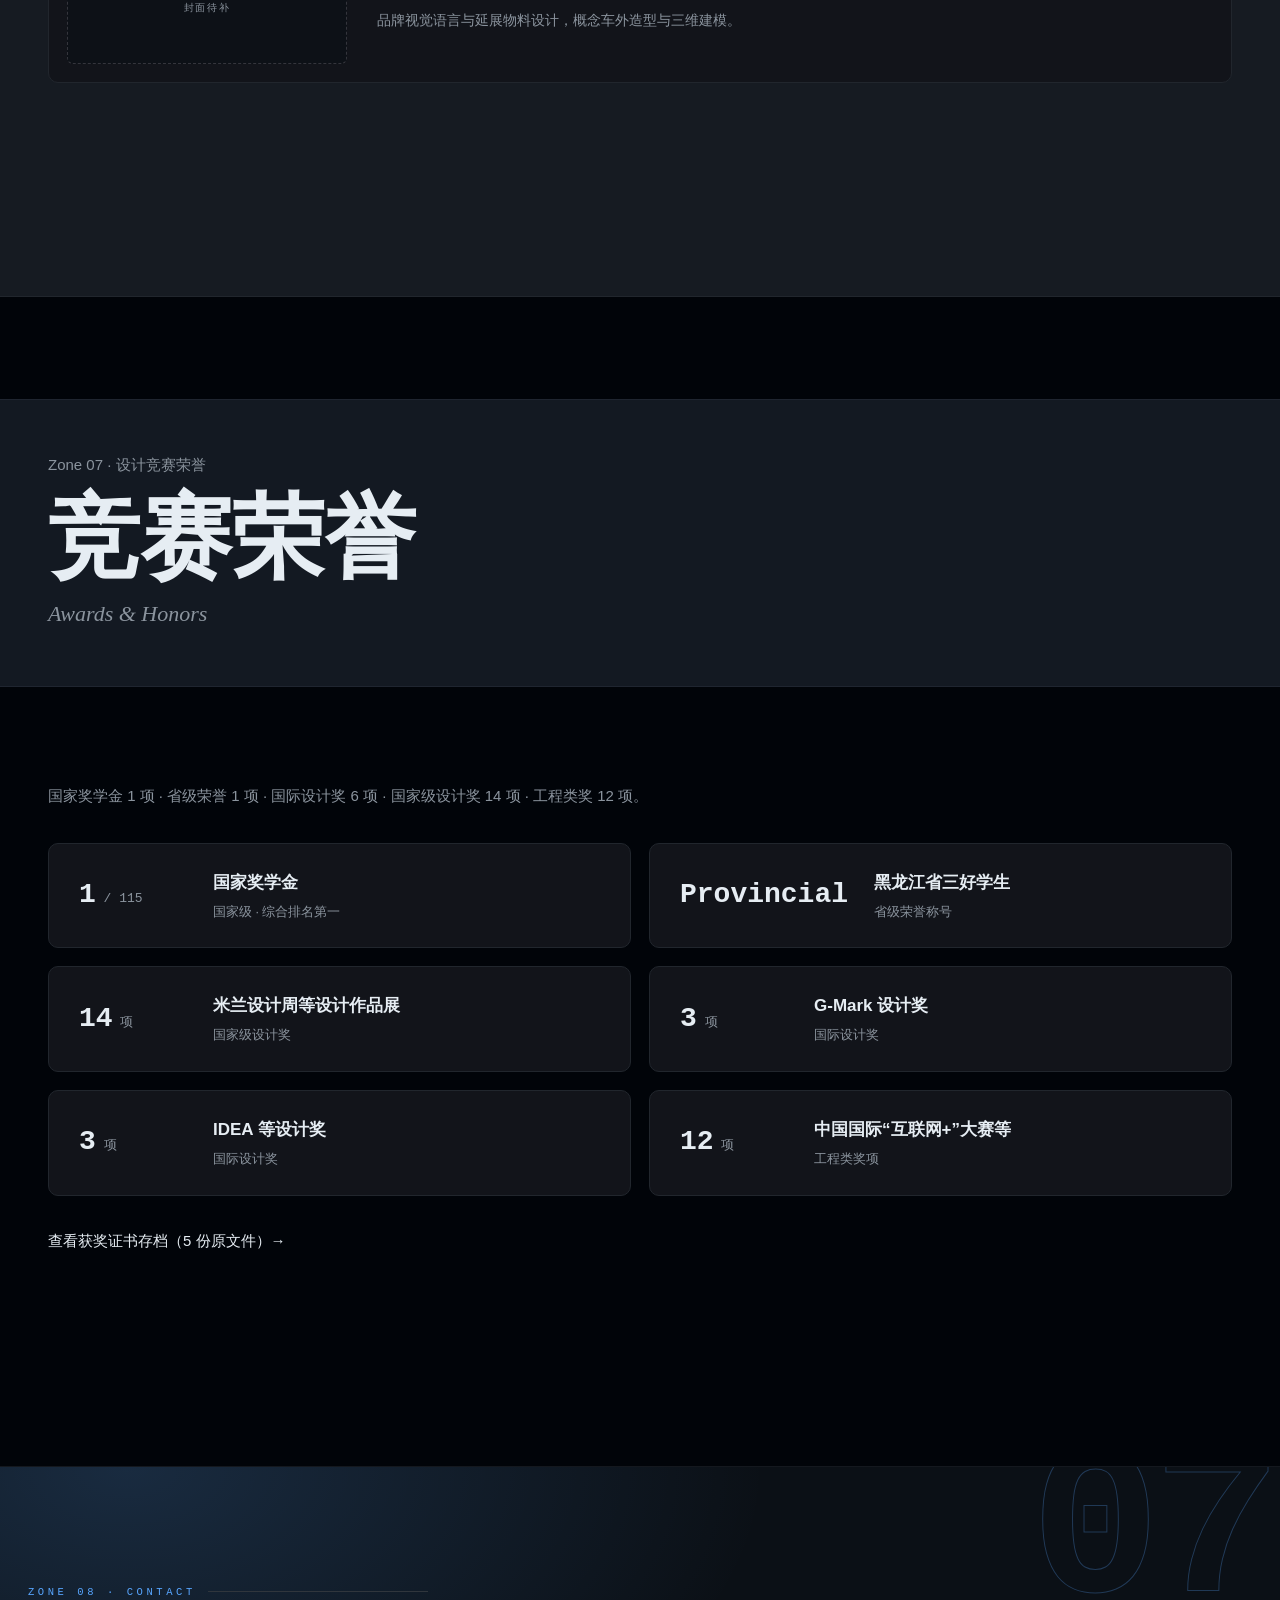
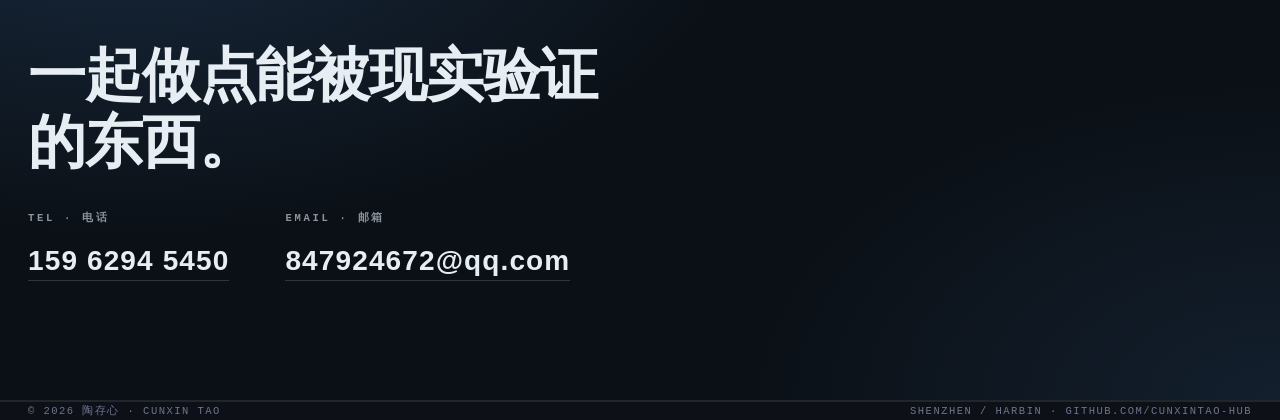
==== commit f8d09d8a: "Add in-page creation-process modal entry under game card" ====
--- a/index.html
+++ b/index.html
@@ -583,6 +583,18 @@
     .zn-card--game { flex-direction: column; align-items: stretch; }
     .zn-card--game .gc-cover { width: 100%; max-width: none; }
   }
+  .gp-modal { position: fixed; inset: 0; z-index: 200; display: flex; align-items: center; justify-content: center;
+    padding: 40px 20px; background: rgba(8,10,14,.78); backdrop-filter: blur(4px); }
+  .gp-modal[hidden] { display: none; }
+  .gp-sheet { position: relative; width: min(860px, 100%); max-height: 82vh; overflow-y: auto;
+    background: #12141a; border: 1px solid var(--line-2); border-radius: 16px; padding: 34px 38px 40px; }
+  .gp-sheet h3 { font-size: 22px; font-weight: 700; color: var(--text); margin-bottom: 18px; padding-right: 44px; }
+  .gp-content { font-size: 14px; line-height: 1.9; color: var(--text); }
+  .gp-content img { max-width: 100%; border-radius: 10px; display: block; margin: 14px 0; }
+  .gp-close { position: absolute; top: 16px; right: 16px; width: 34px; height: 34px; border-radius: 50%;
+    border: 1px solid var(--line-2); background: rgba(255,255,255,.04); color: var(--muted);
+    font-size: 15px; cursor: pointer; transition: background .2s, color .2s; }
+  .gp-close:hover { background: rgba(255,255,255,.1); color: var(--text); }
   @media (max-width: 900px) {
     .zn-wrap { padding: 70px 22px 80px; }
     .zn-banner-inner { flex-direction: column; align-items: flex-start; padding: 44px 22px; gap: 24px; }
@@ -860,7 +872,28 @@
 
     <p style="margin-top:26px;">
       <a class="lnk" style="margin-top:0" href="game/index.html" target="_blank" rel="noopener">打开完整游戏（建议桌面窗口）→</a>
+      <span style="opacity:.3;margin:0 14px;">|</span>
+      <a class="lnk" style="margin-top:0" href="javascript:void(0)" id="gp-open">📖 查看创作过程 →</a>
     </p>
+
+    <div class="gp-modal" id="gp-modal" hidden>
+      <div class="gp-sheet">
+        <button class="gp-close" id="gp-close" aria-label="关闭">✕</button>
+        <h3>🎣 《疯狂钓鱼佬》创作过程</h3>
+        <div class="gp-content" id="gp-content">
+          <p style="color:var(--muted)">内容整理中，稍后补充。</p>
+        </div>
+      </div>
+    </div>
+    <script>
+    (function(){
+      var m = document.getElementById('gp-modal');
+      document.getElementById('gp-open').addEventListener('click', function(){ m.hidden = false; });
+      document.getElementById('gp-close').addEventListener('click', function(){ m.hidden = true; });
+      m.addEventListener('click', function(e){ if(e.target === m) m.hidden = true; });
+      document.addEventListener('keydown', function(e){ if(e.key === 'Escape') m.hidden = true; });
+    })();
+    </script>
   </div>
 </section>
 
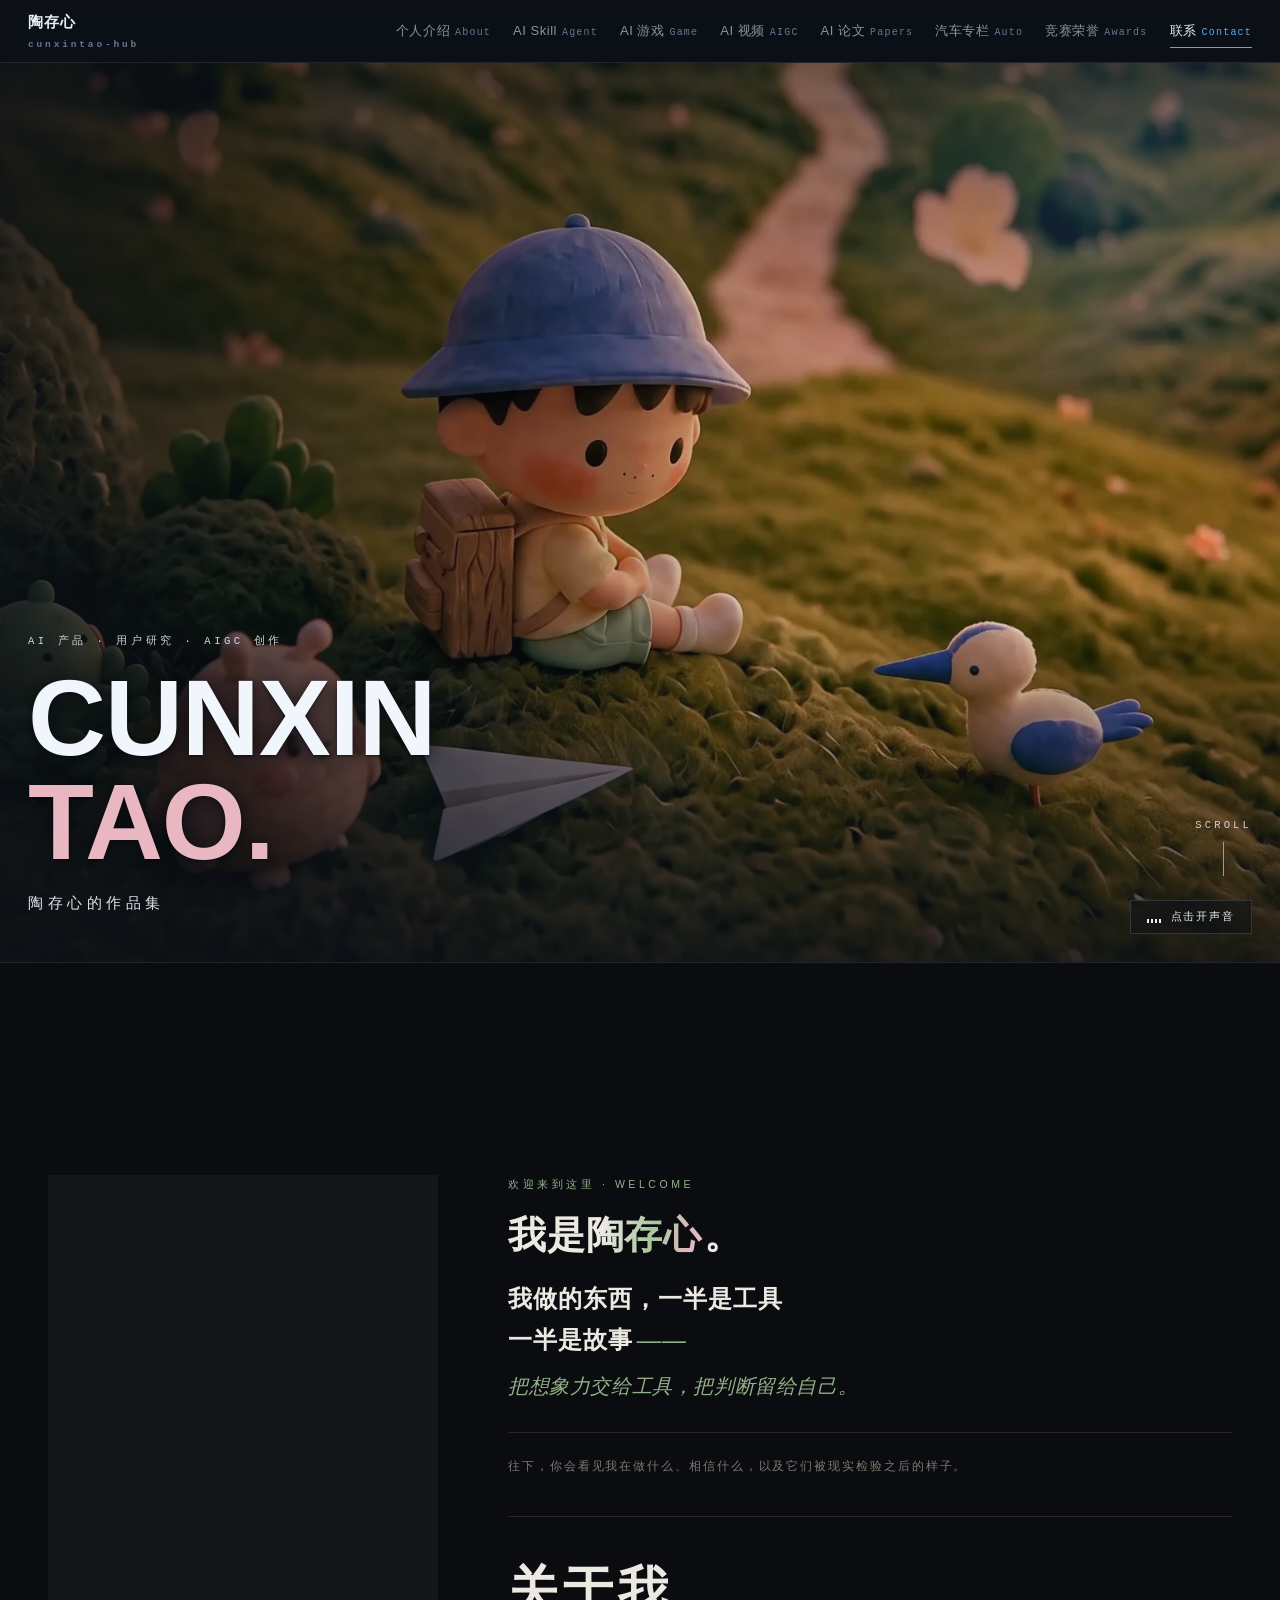
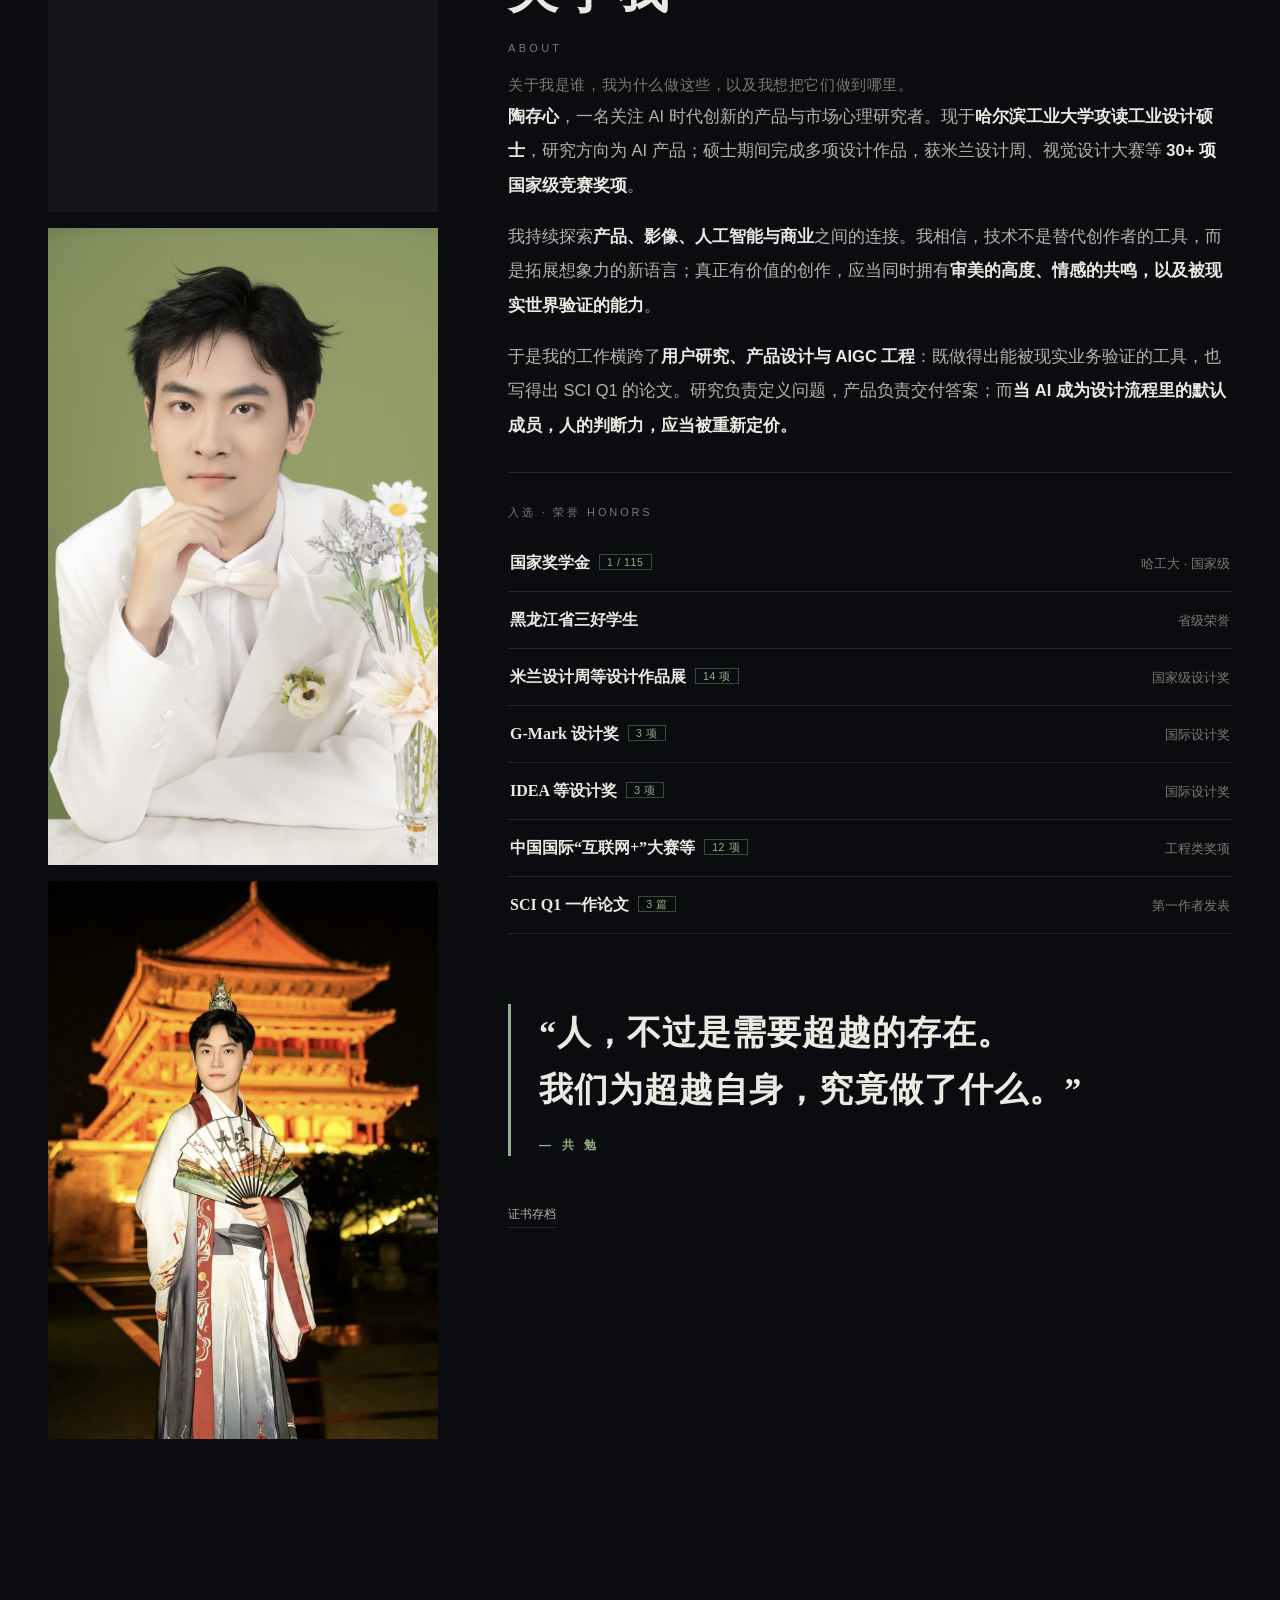
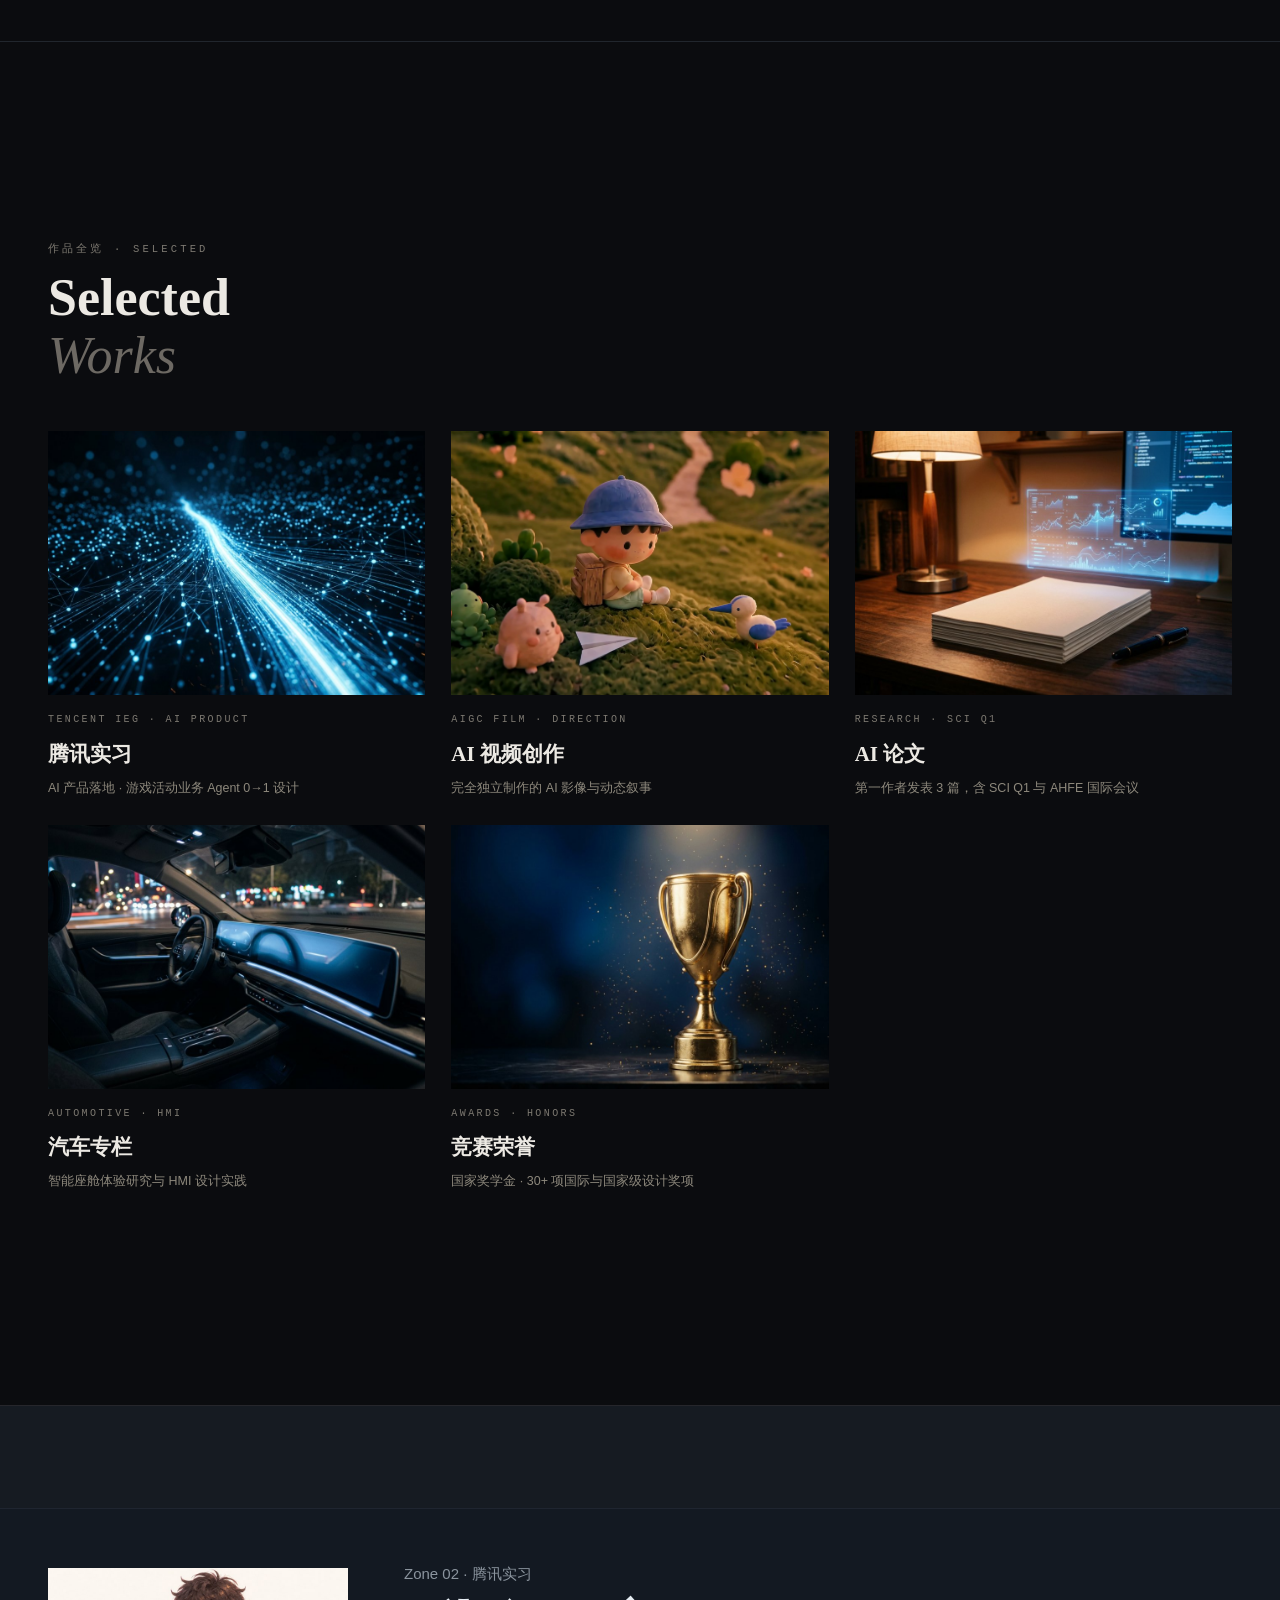
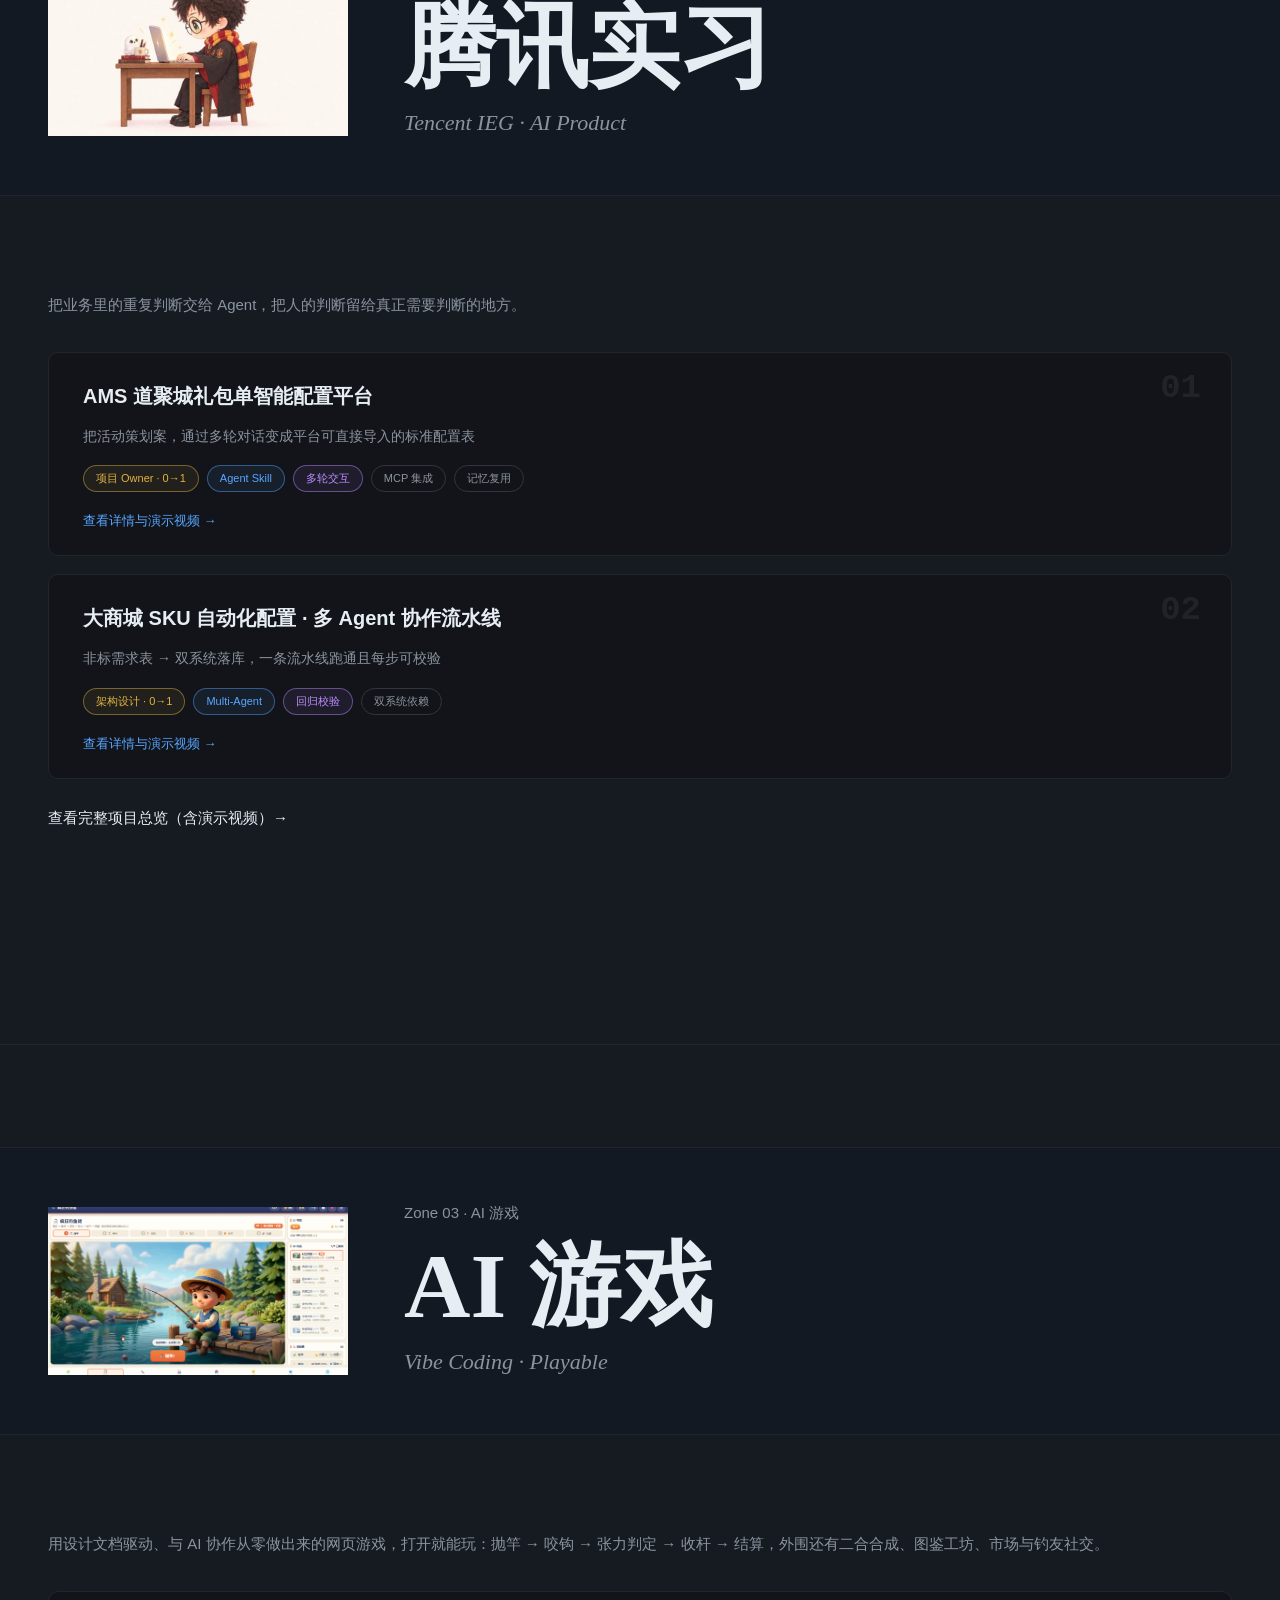
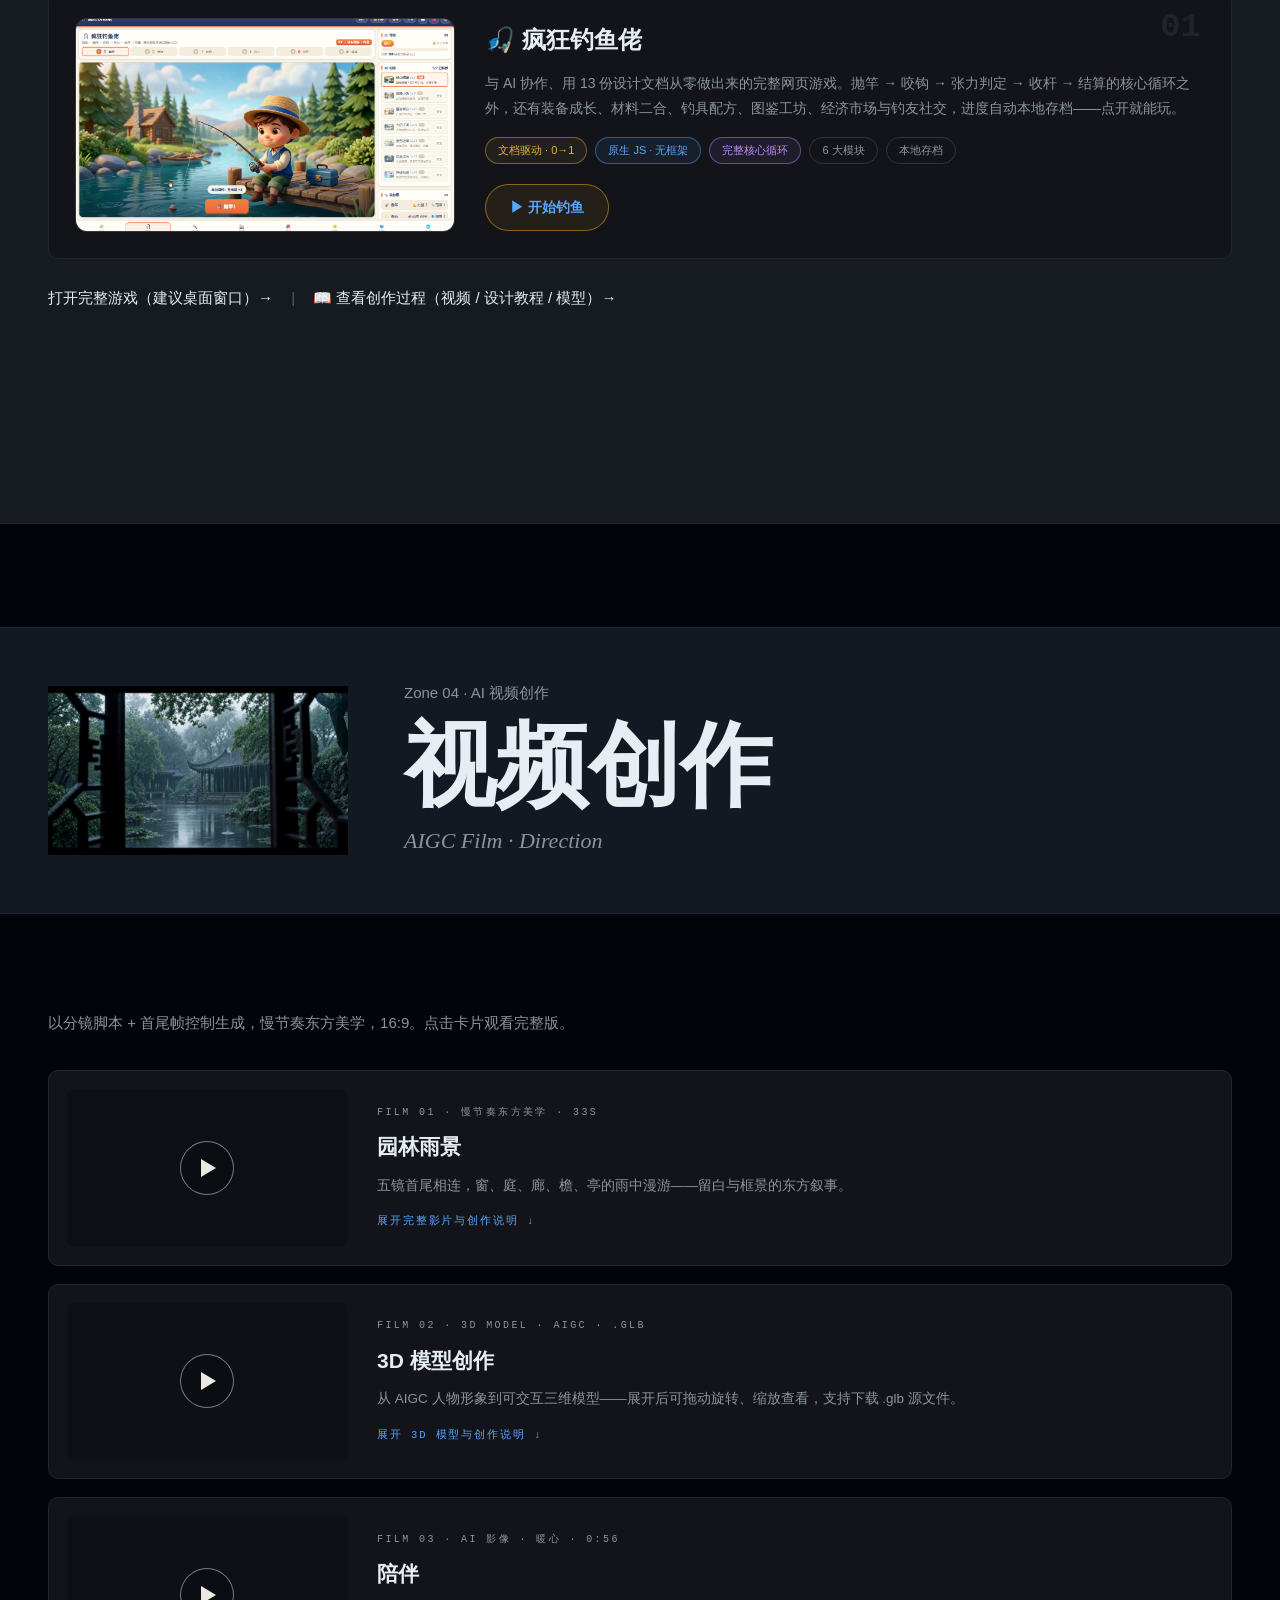
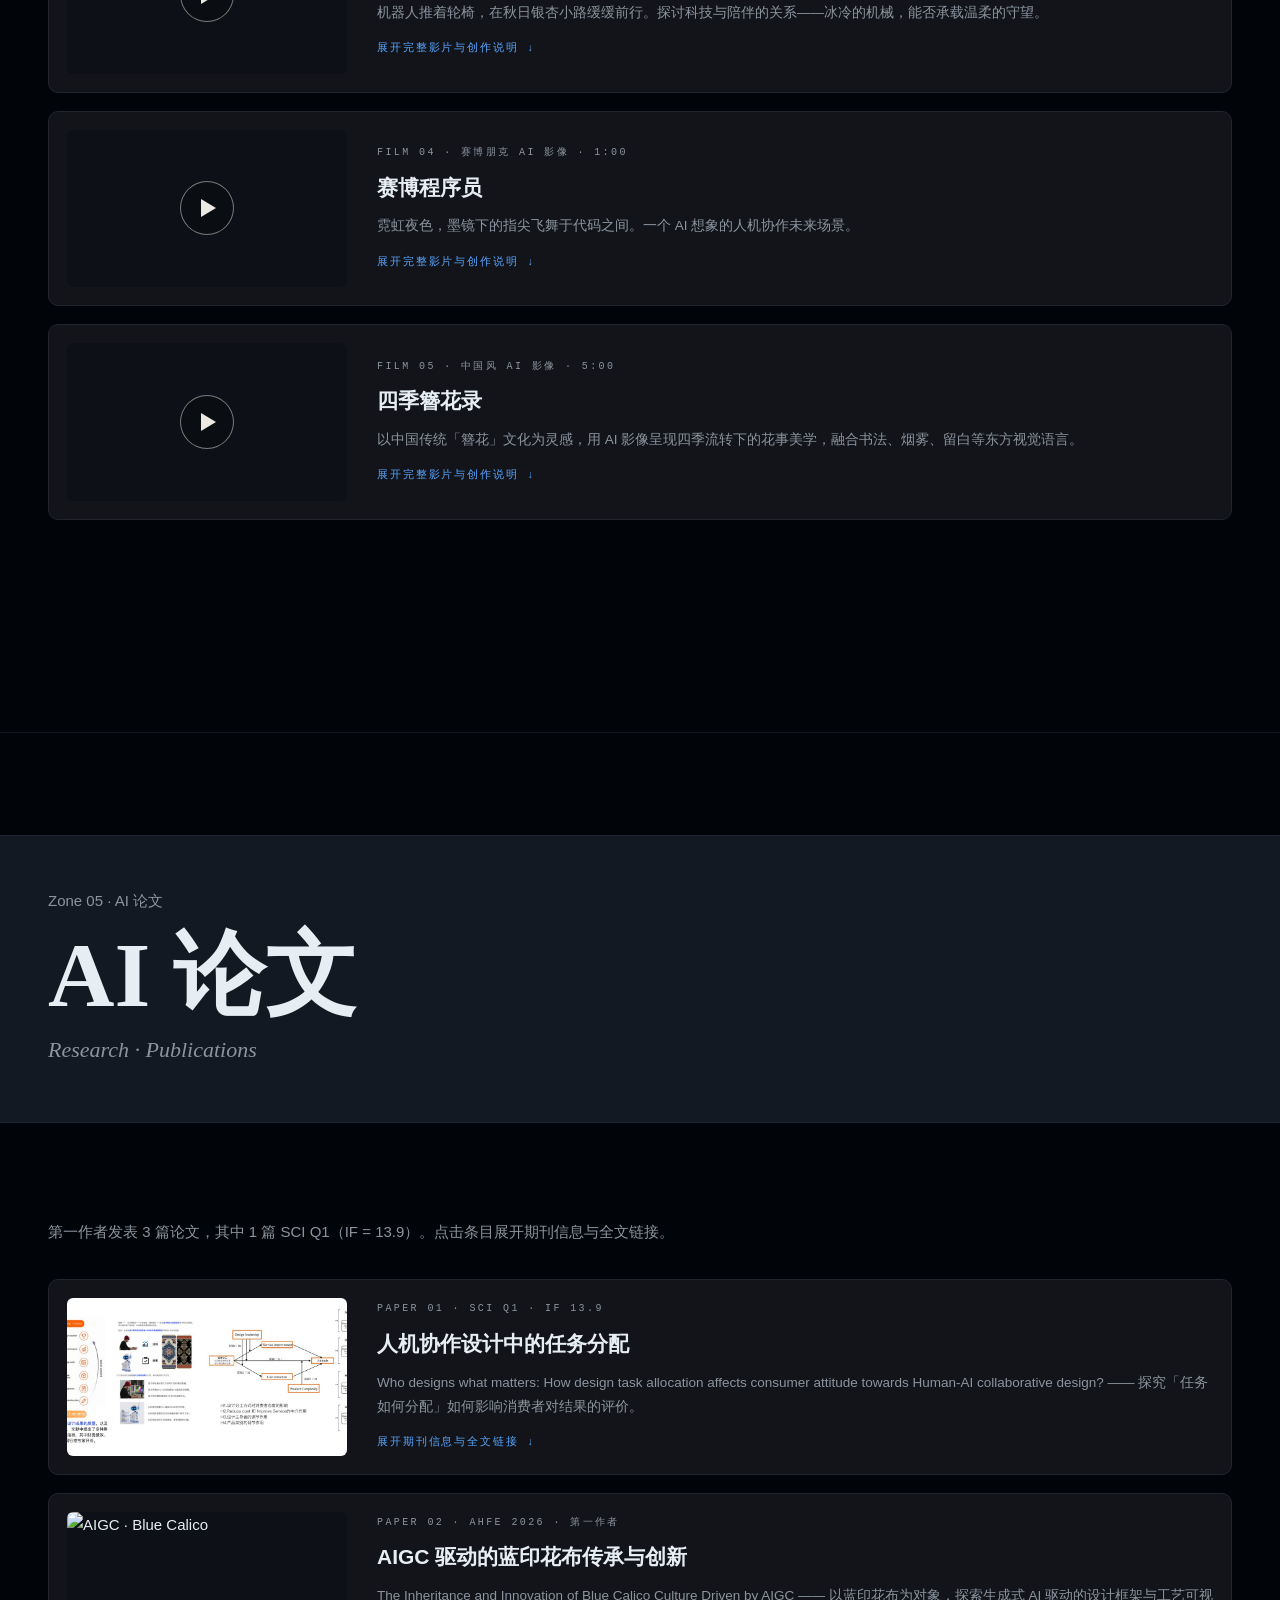
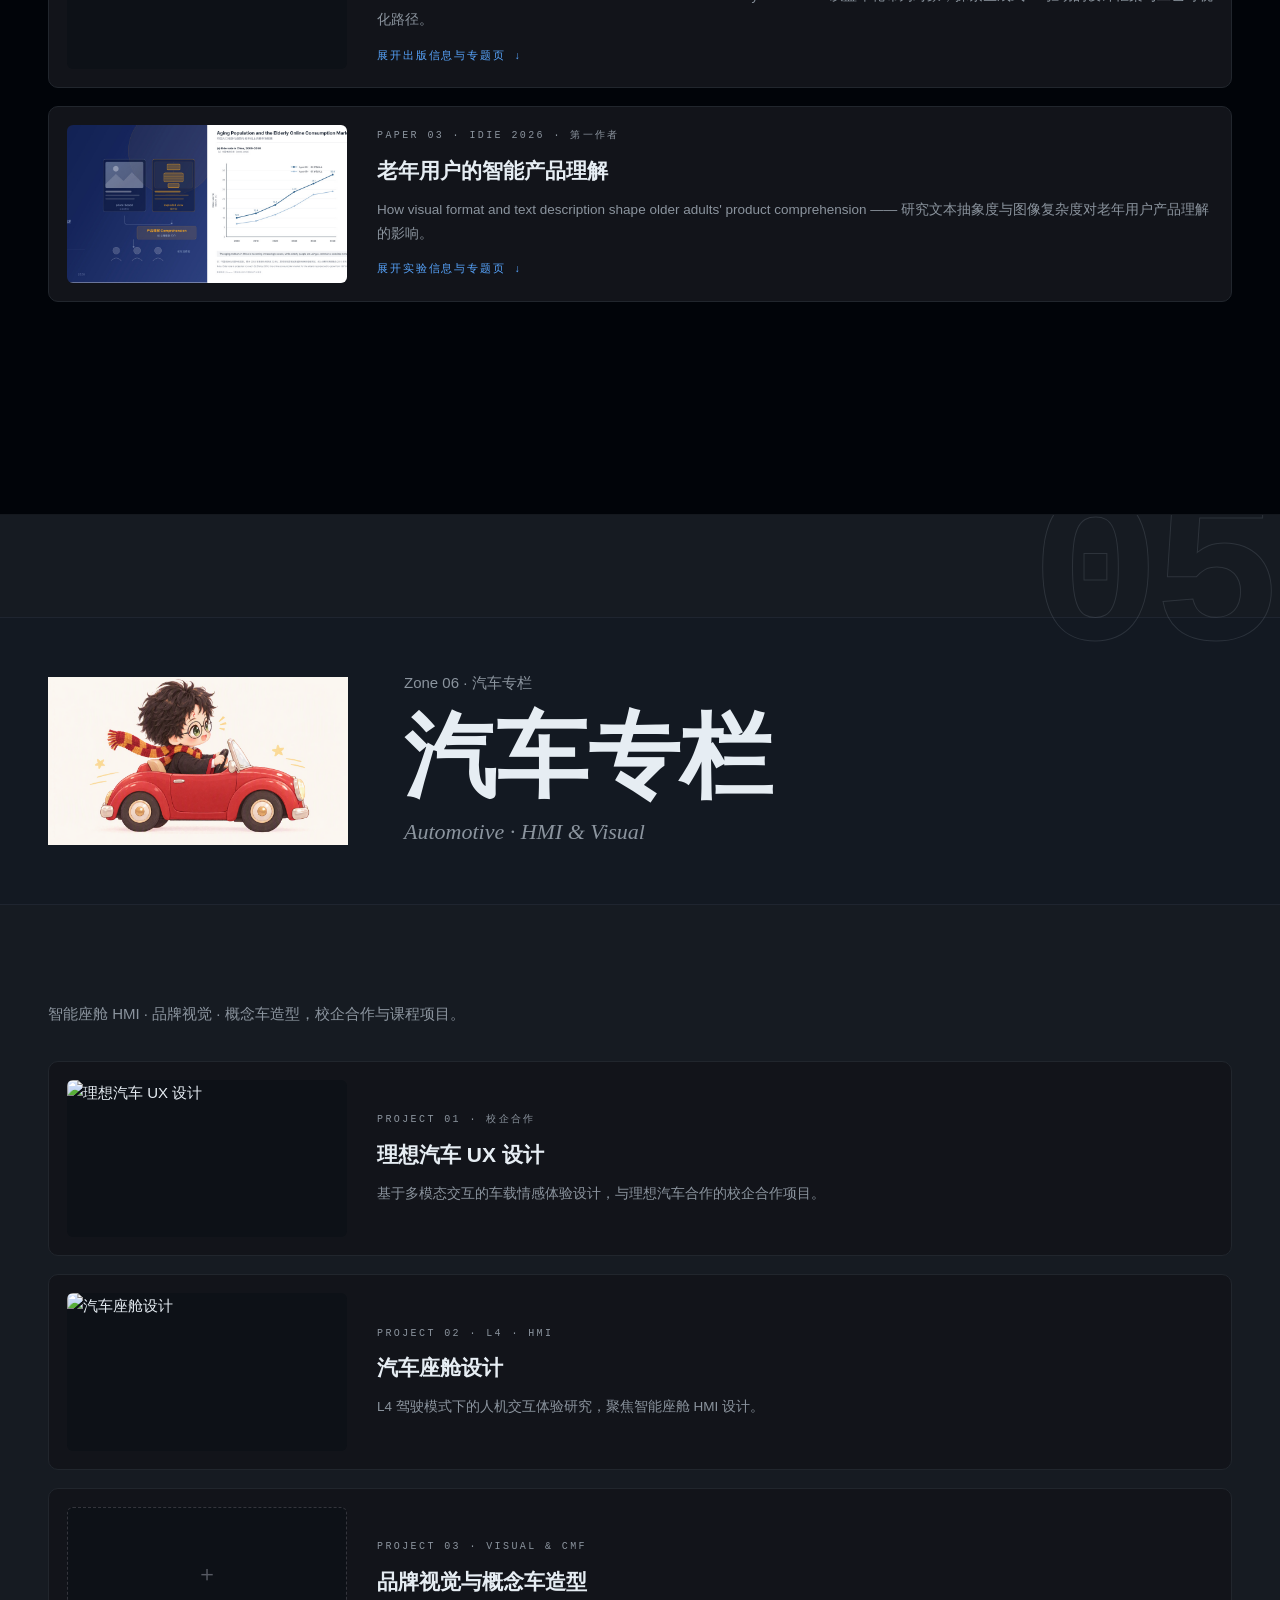
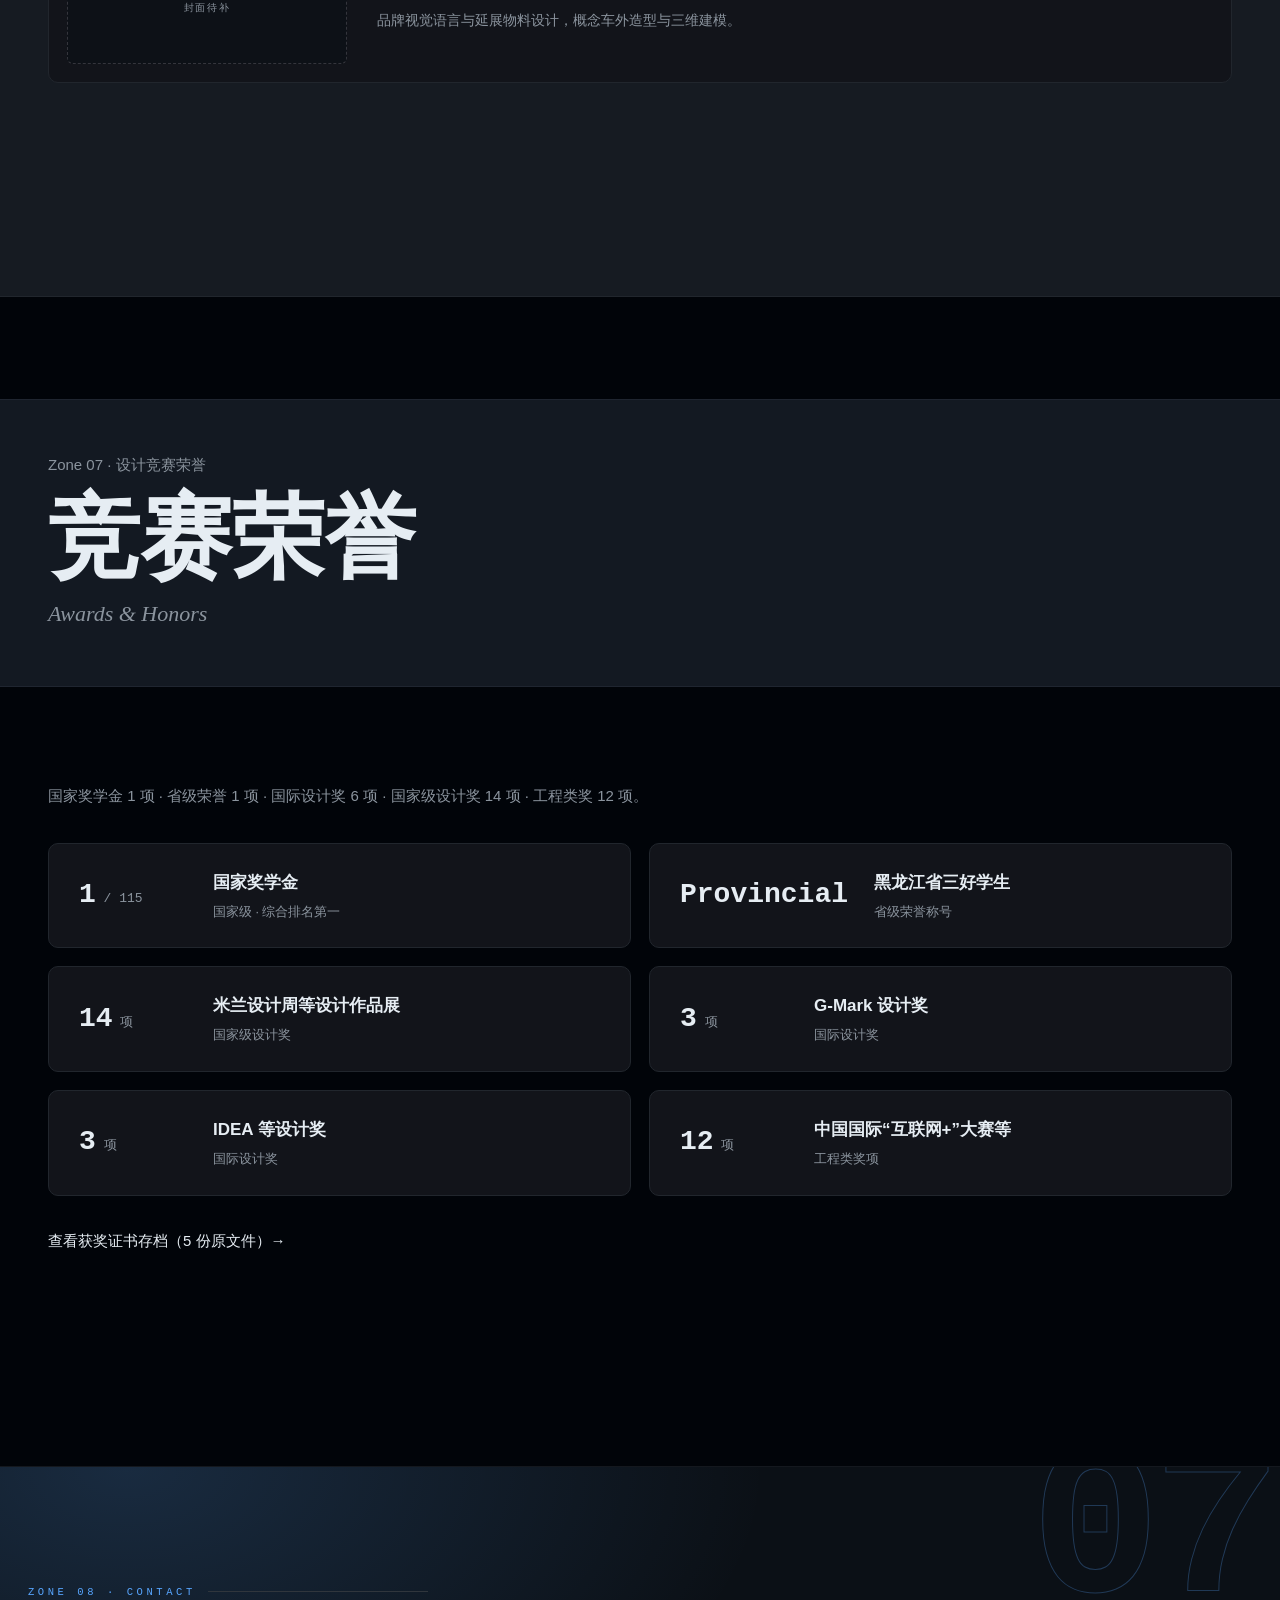
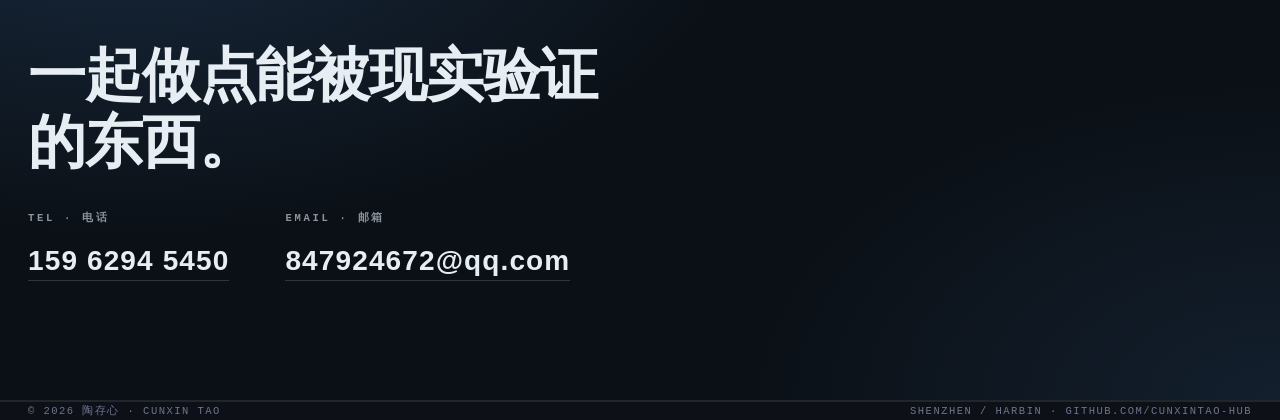
==== commit 62bc6524: "Add creation-process page (videos / 13 design docs / 3D model)" ====
--- a/index.html
+++ b/index.html
@@ -583,18 +583,6 @@
     .zn-card--game { flex-direction: column; align-items: stretch; }
     .zn-card--game .gc-cover { width: 100%; max-width: none; }
   }
-  .gp-modal { position: fixed; inset: 0; z-index: 200; display: flex; align-items: center; justify-content: center;
-    padding: 40px 20px; background: rgba(8,10,14,.78); backdrop-filter: blur(4px); }
-  .gp-modal[hidden] { display: none; }
-  .gp-sheet { position: relative; width: min(860px, 100%); max-height: 82vh; overflow-y: auto;
-    background: #12141a; border: 1px solid var(--line-2); border-radius: 16px; padding: 34px 38px 40px; }
-  .gp-sheet h3 { font-size: 22px; font-weight: 700; color: var(--text); margin-bottom: 18px; padding-right: 44px; }
-  .gp-content { font-size: 14px; line-height: 1.9; color: var(--text); }
-  .gp-content img { max-width: 100%; border-radius: 10px; display: block; margin: 14px 0; }
-  .gp-close { position: absolute; top: 16px; right: 16px; width: 34px; height: 34px; border-radius: 50%;
-    border: 1px solid var(--line-2); background: rgba(255,255,255,.04); color: var(--muted);
-    font-size: 15px; cursor: pointer; transition: background .2s, color .2s; }
-  .gp-close:hover { background: rgba(255,255,255,.1); color: var(--text); }
   @media (max-width: 900px) {
     .zn-wrap { padding: 70px 22px 80px; }
     .zn-banner-inner { flex-direction: column; align-items: flex-start; padding: 44px 22px; gap: 24px; }
@@ -873,27 +861,8 @@
     <p style="margin-top:26px;">
       <a class="lnk" style="margin-top:0" href="game/index.html" target="_blank" rel="noopener">打开完整游戏（建议桌面窗口）→</a>
       <span style="opacity:.3;margin:0 14px;">|</span>
-      <a class="lnk" style="margin-top:0" href="javascript:void(0)" id="gp-open">📖 查看创作过程 →</a>
+      <a class="lnk" style="margin-top:0" href="game-process.html" target="_blank" rel="noopener">📖 查看创作过程（视频 / 设计教程 / 模型）→</a>
     </p>
-
-    <div class="gp-modal" id="gp-modal" hidden>
-      <div class="gp-sheet">
-        <button class="gp-close" id="gp-close" aria-label="关闭">✕</button>
-        <h3>🎣 《疯狂钓鱼佬》创作过程</h3>
-        <div class="gp-content" id="gp-content">
-          <p style="color:var(--muted)">内容整理中，稍后补充。</p>
-        </div>
-      </div>
-    </div>
-    <script>
-    (function(){
-      var m = document.getElementById('gp-modal');
-      document.getElementById('gp-open').addEventListener('click', function(){ m.hidden = false; });
-      document.getElementById('gp-close').addEventListener('click', function(){ m.hidden = true; });
-      m.addEventListener('click', function(e){ if(e.target === m) m.hidden = true; });
-      document.addEventListener('keydown', function(e){ if(e.key === 'Escape') m.hidden = true; });
-    })();
-    </script>
   </div>
 </section>
 
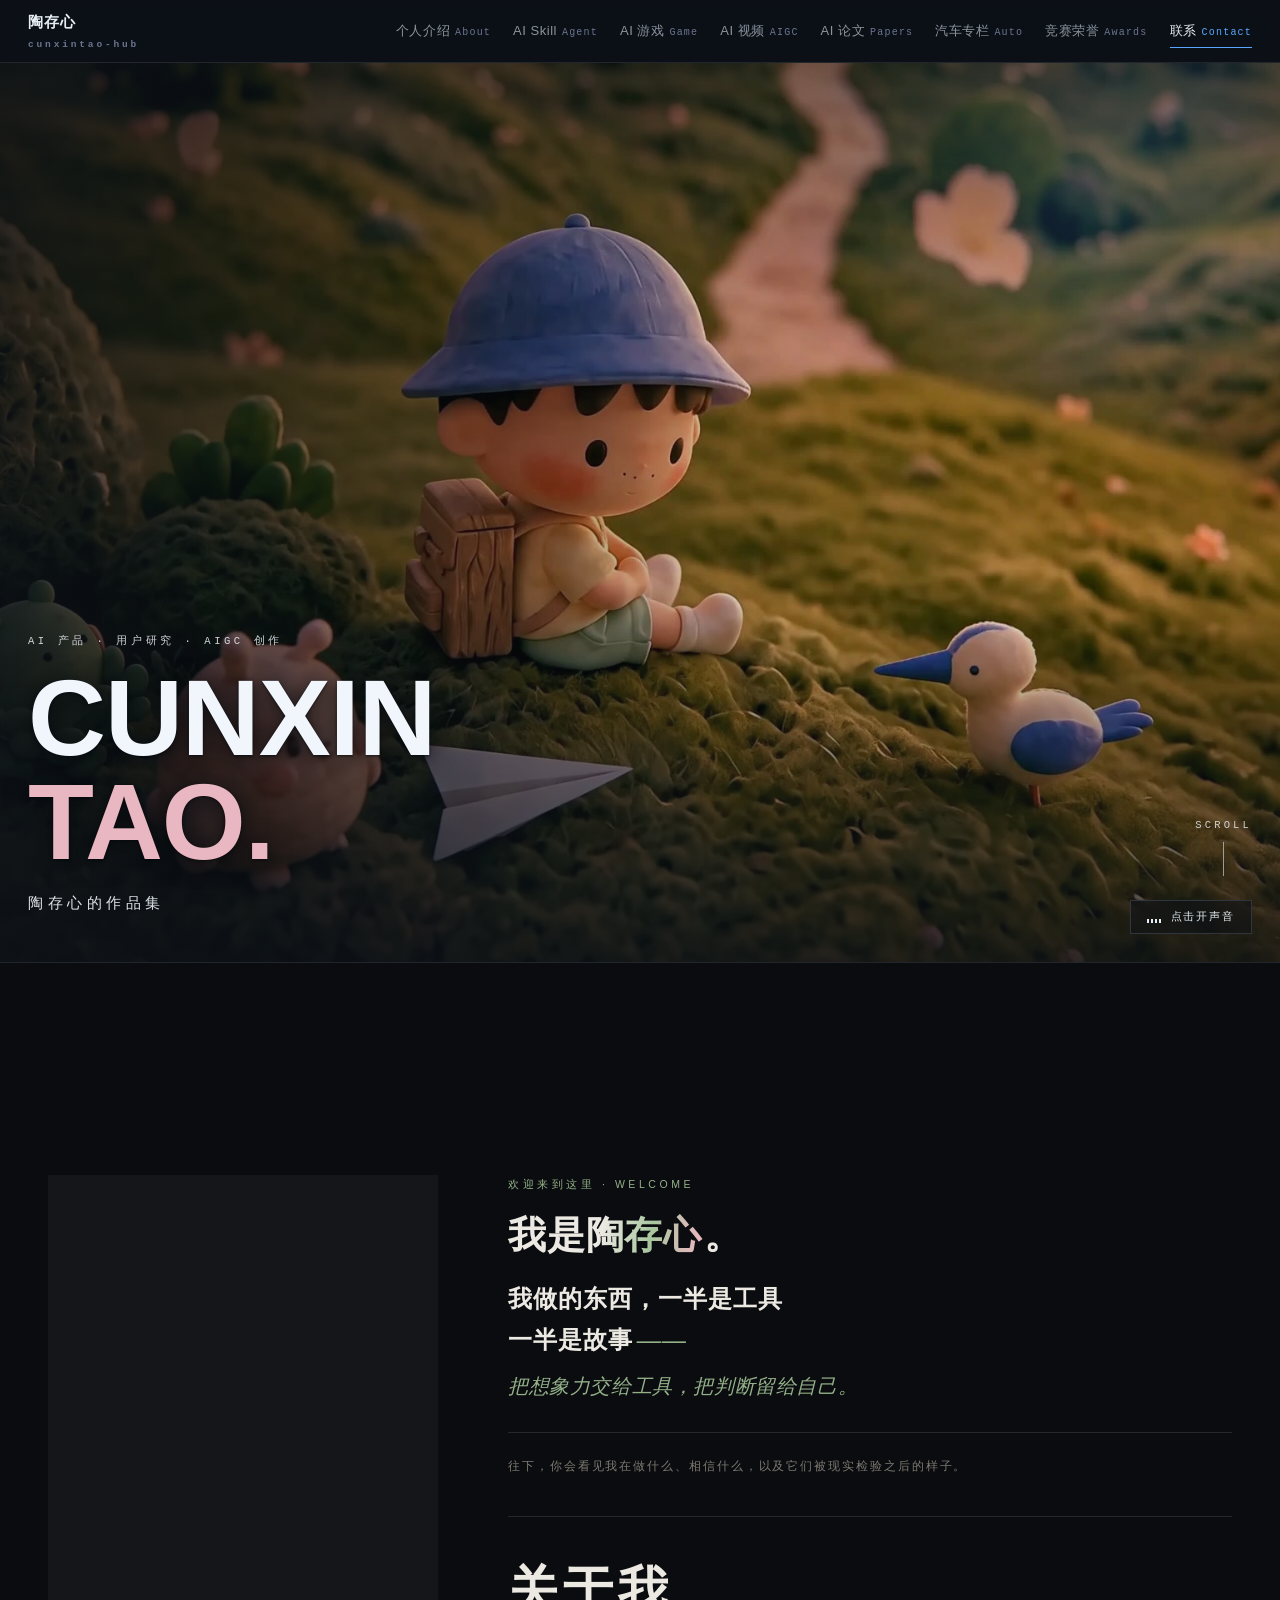
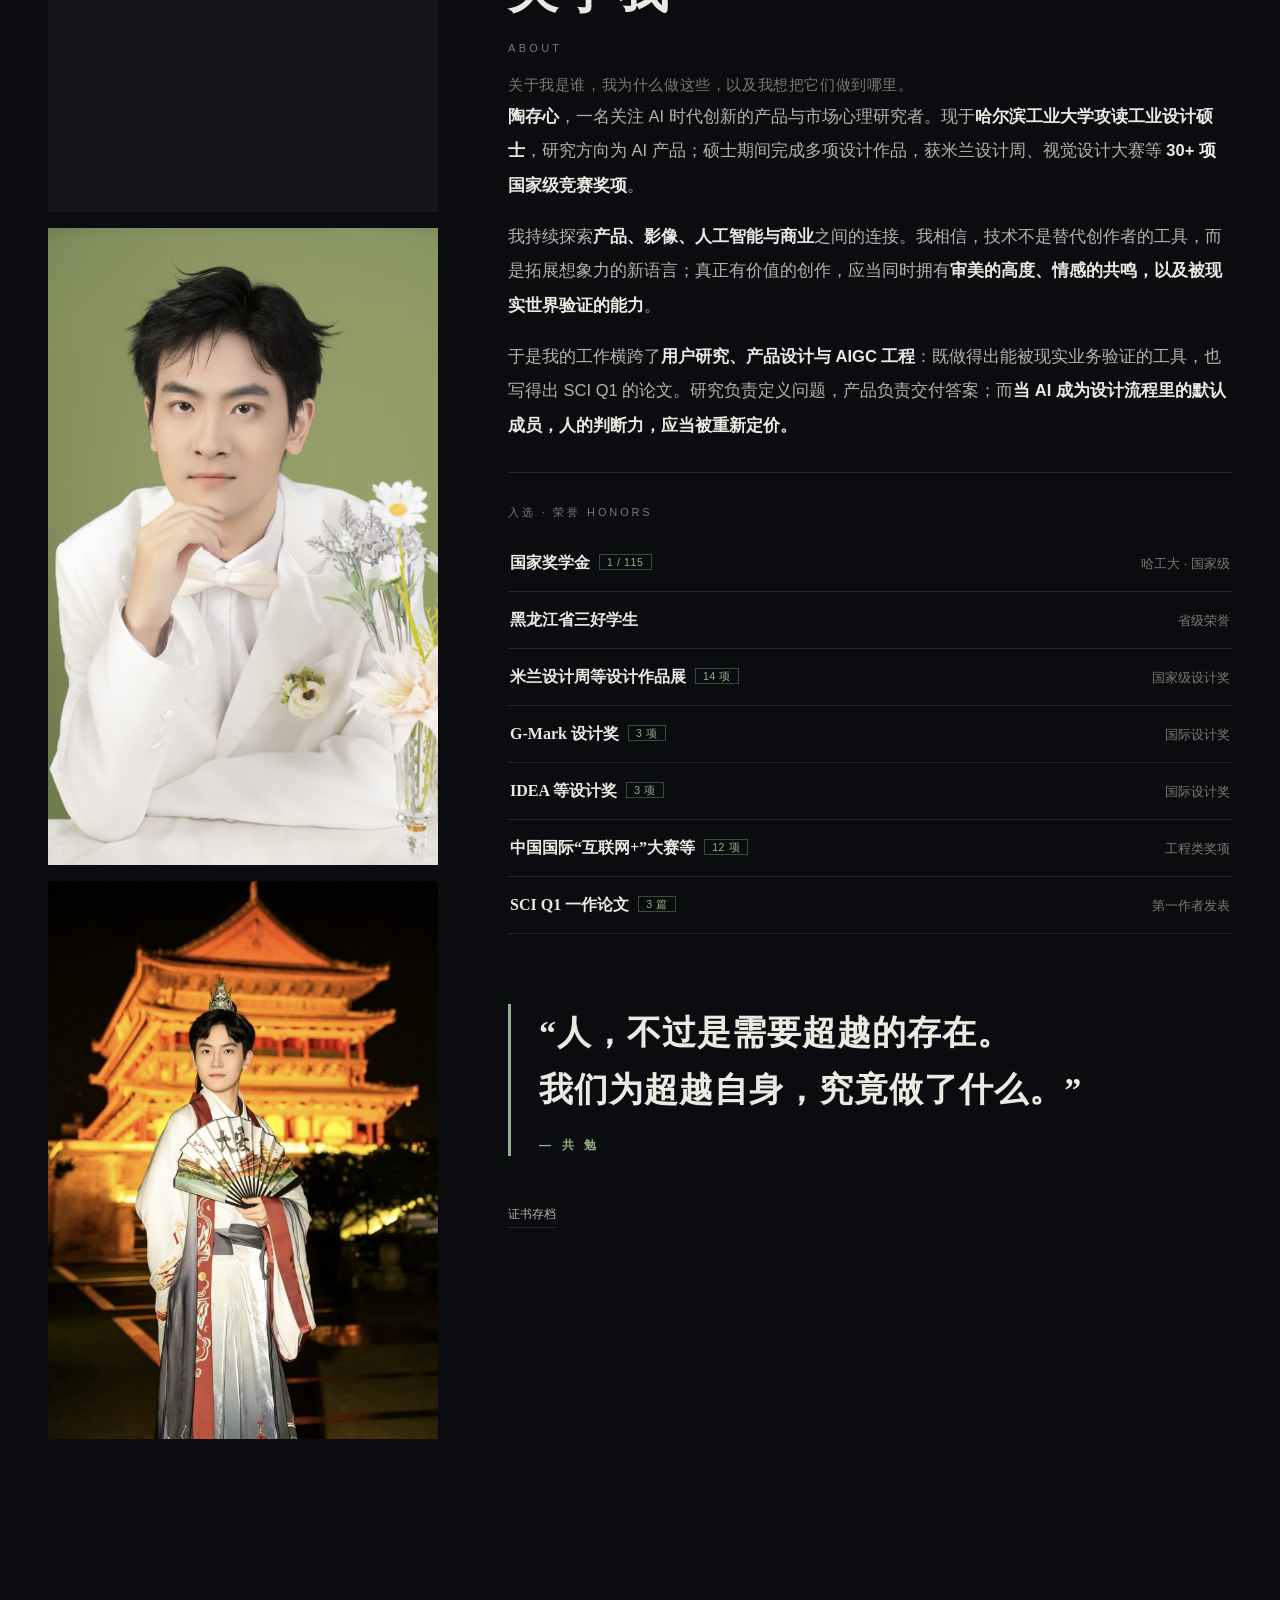
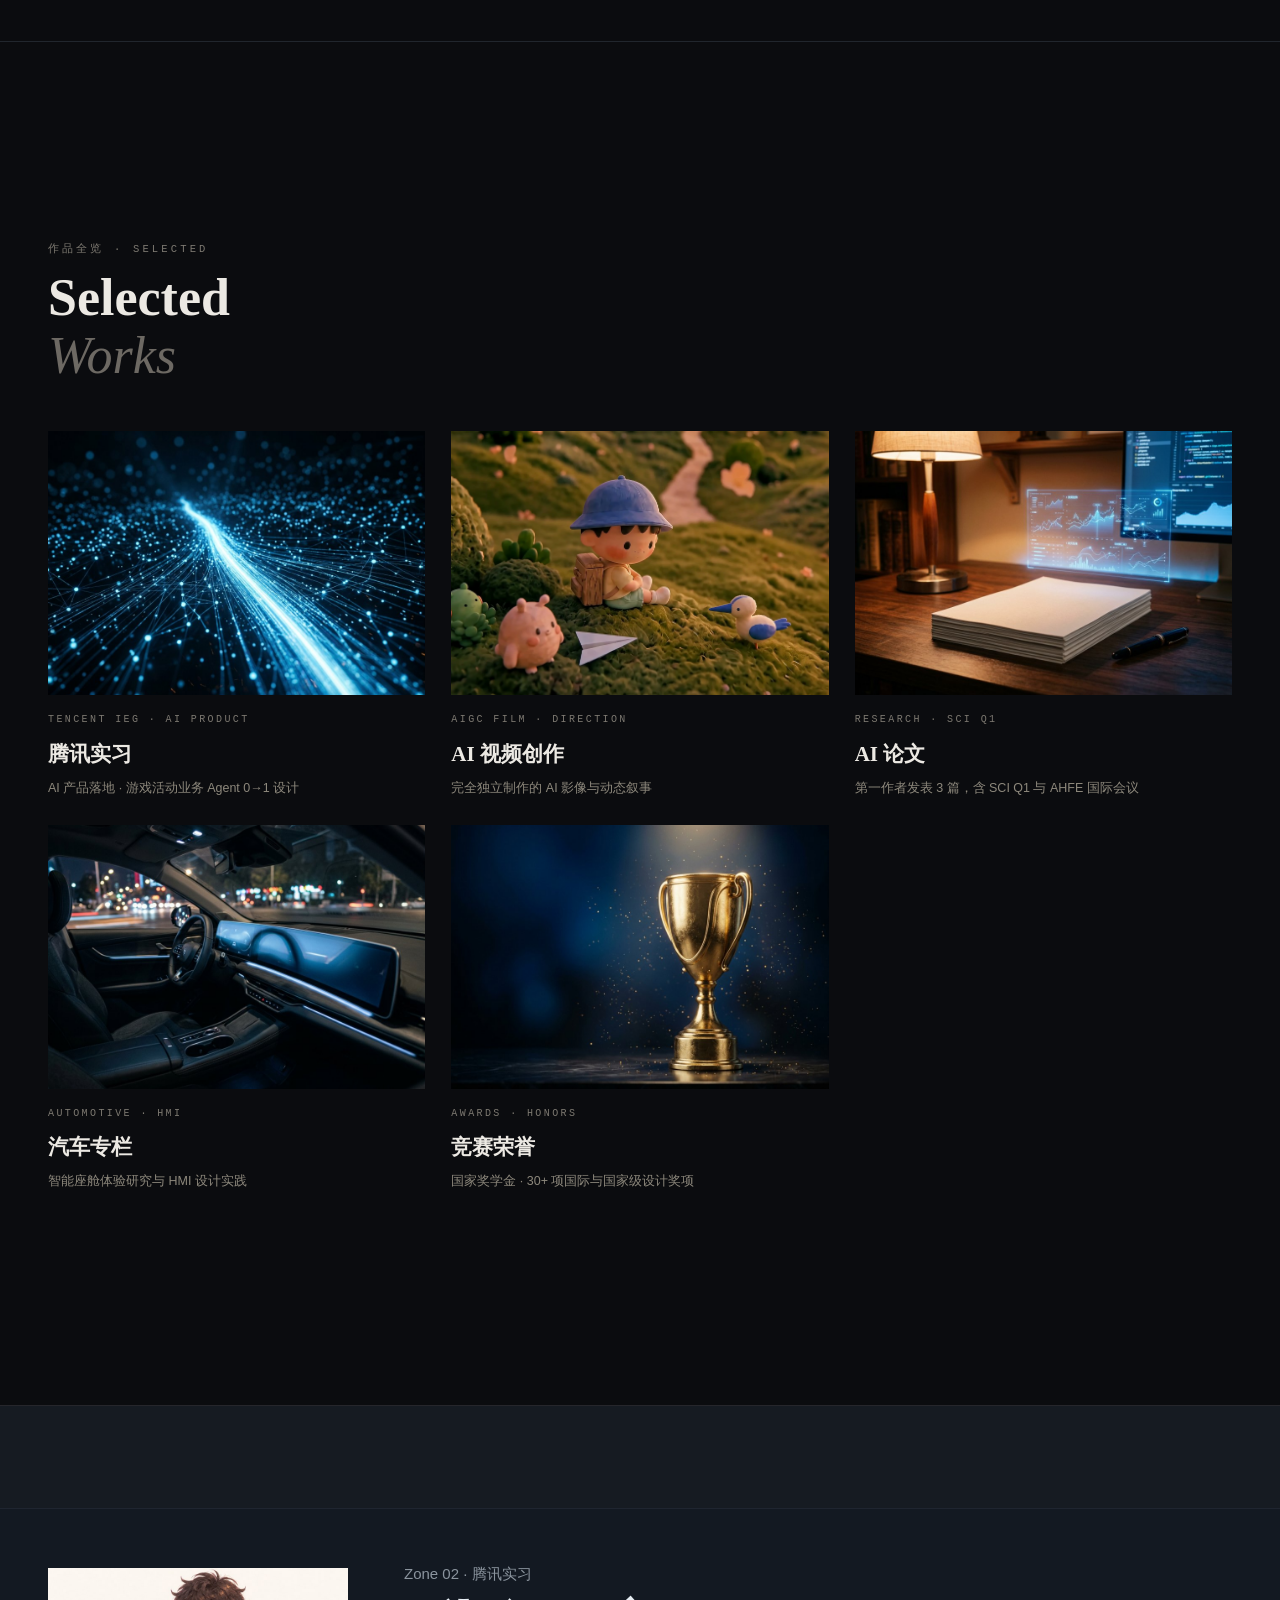
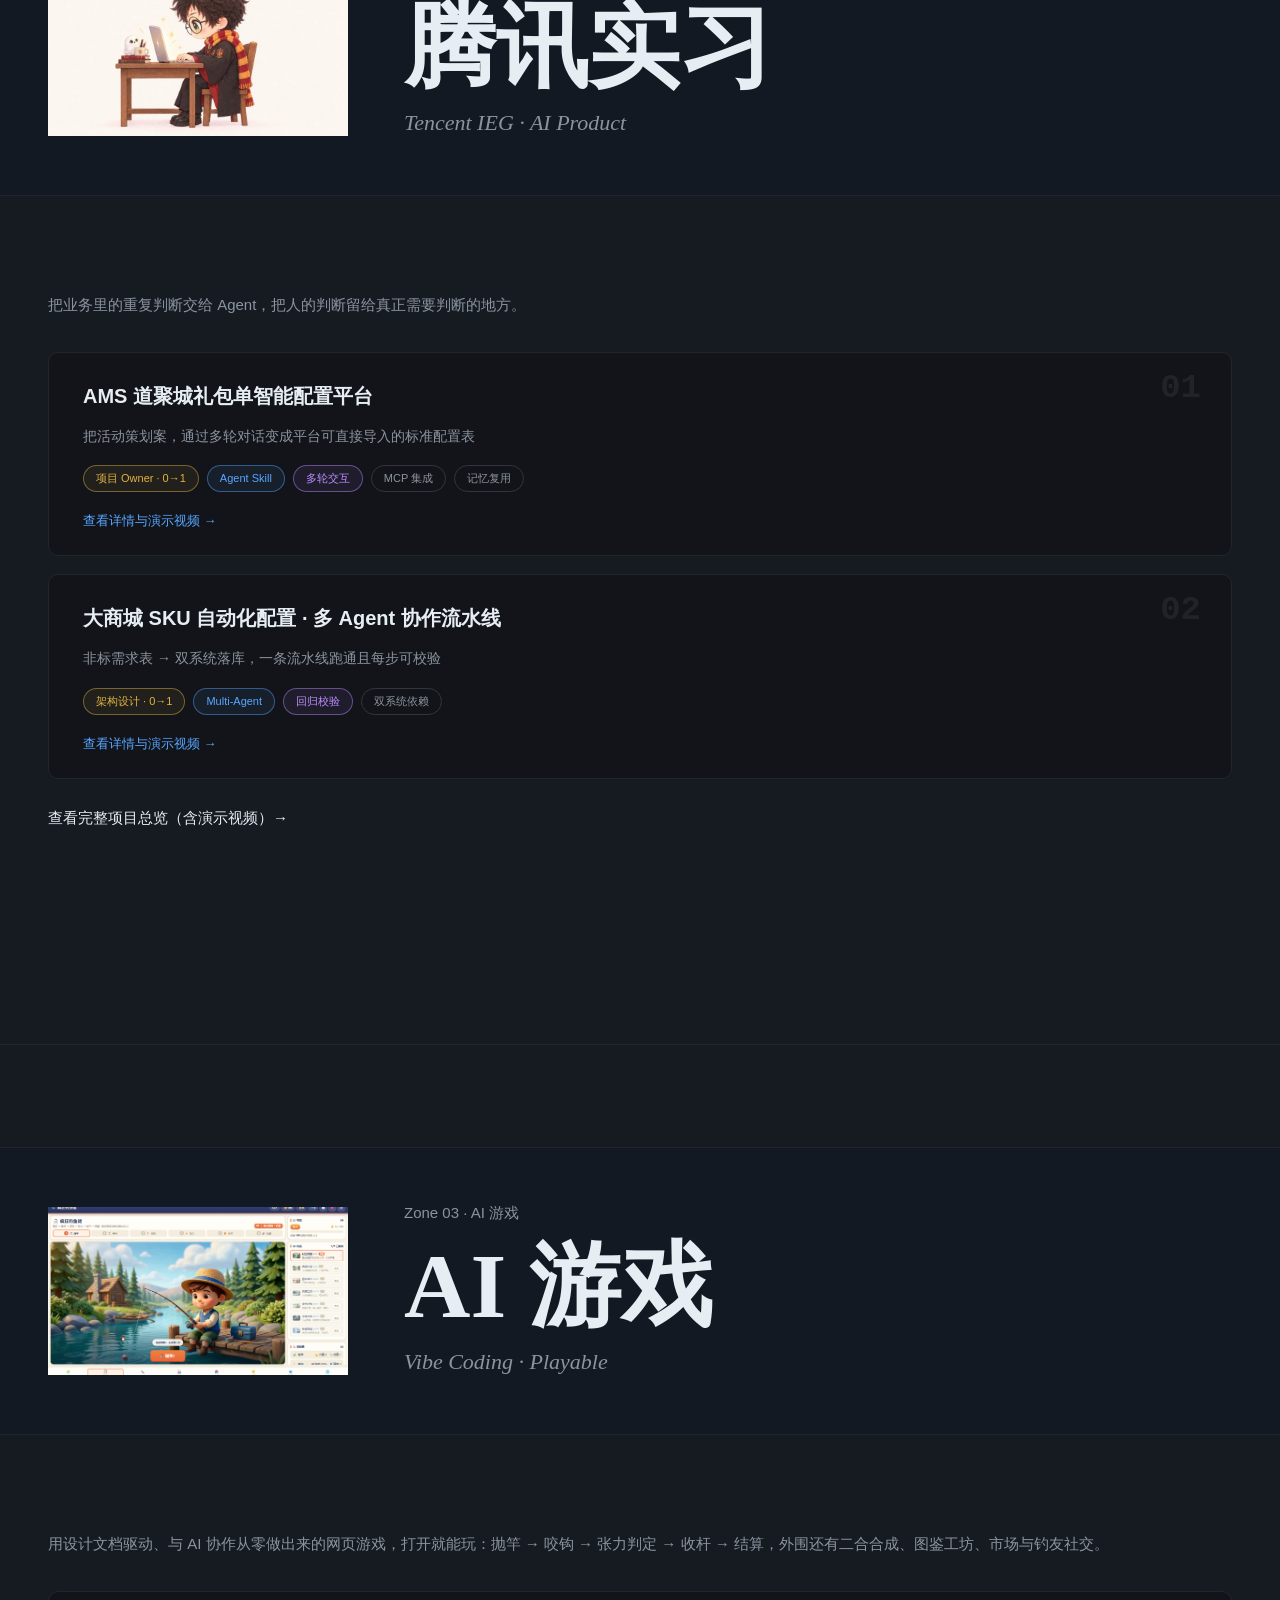
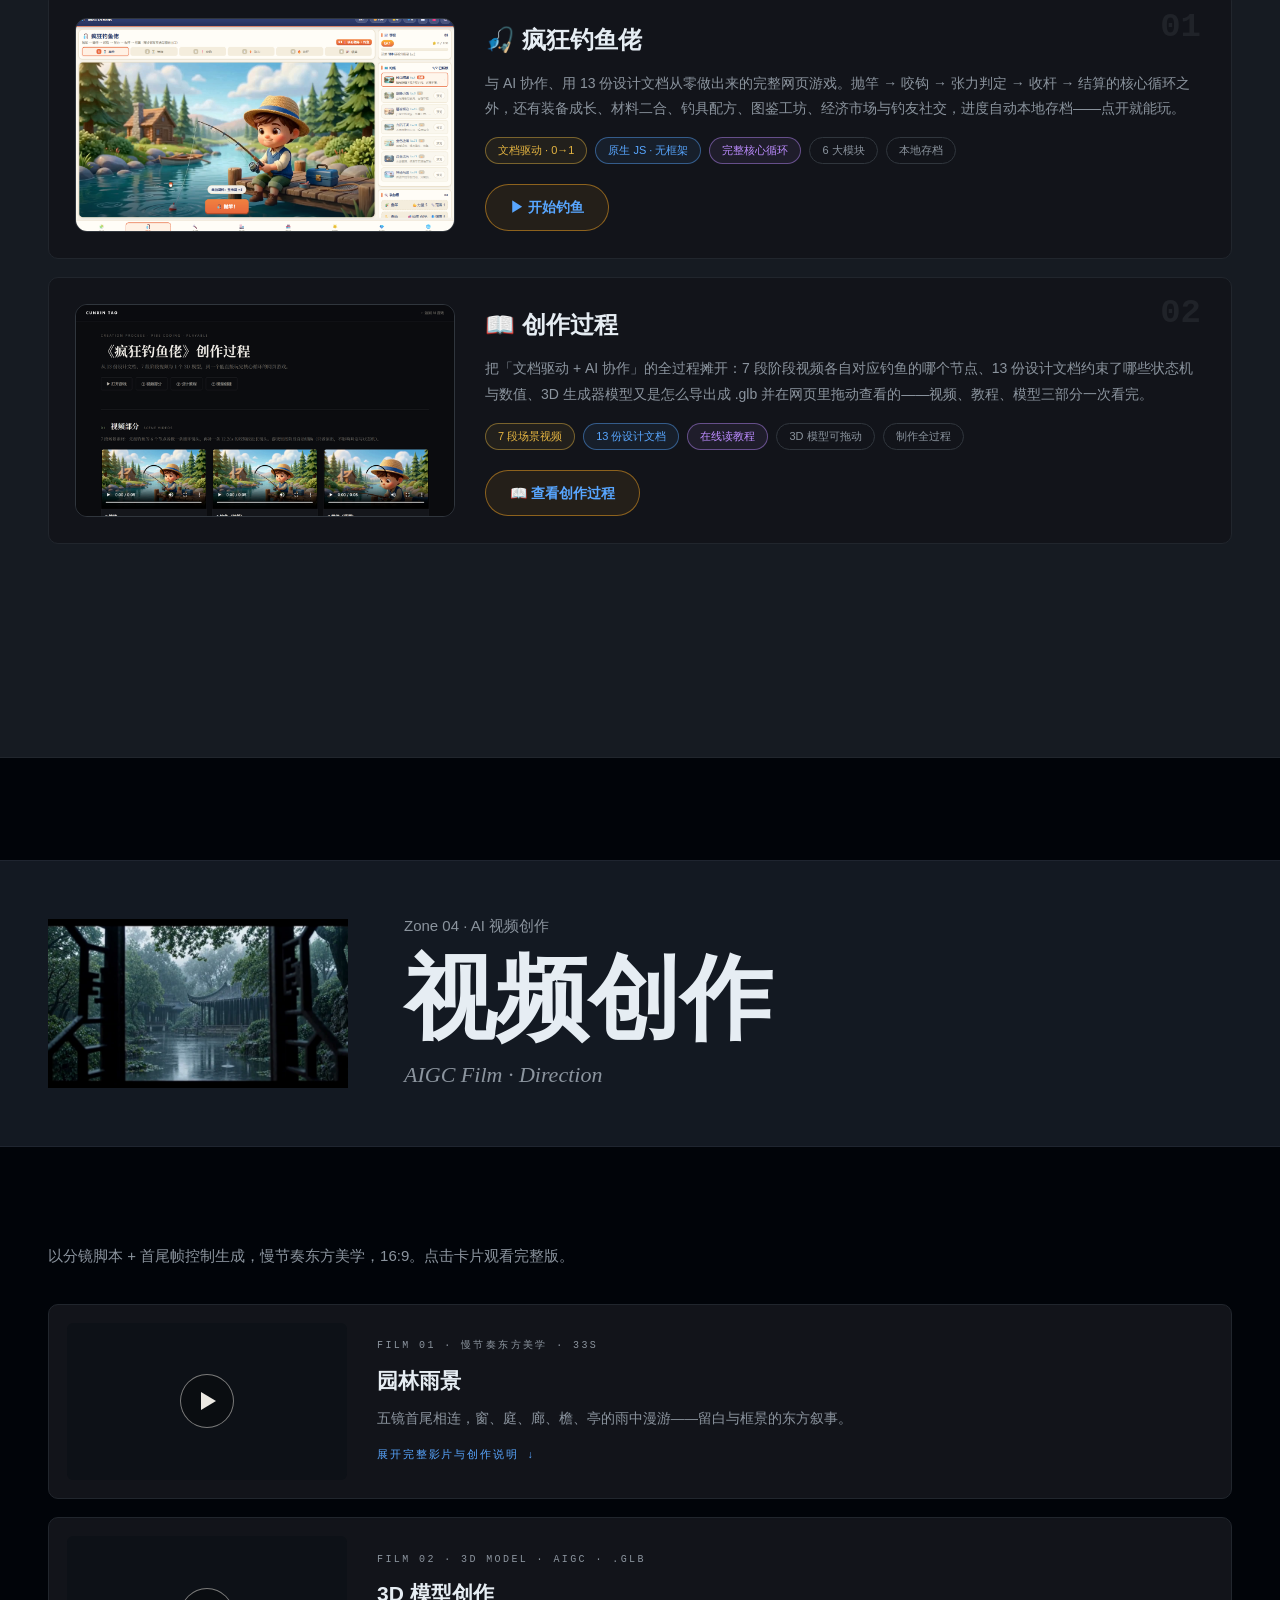
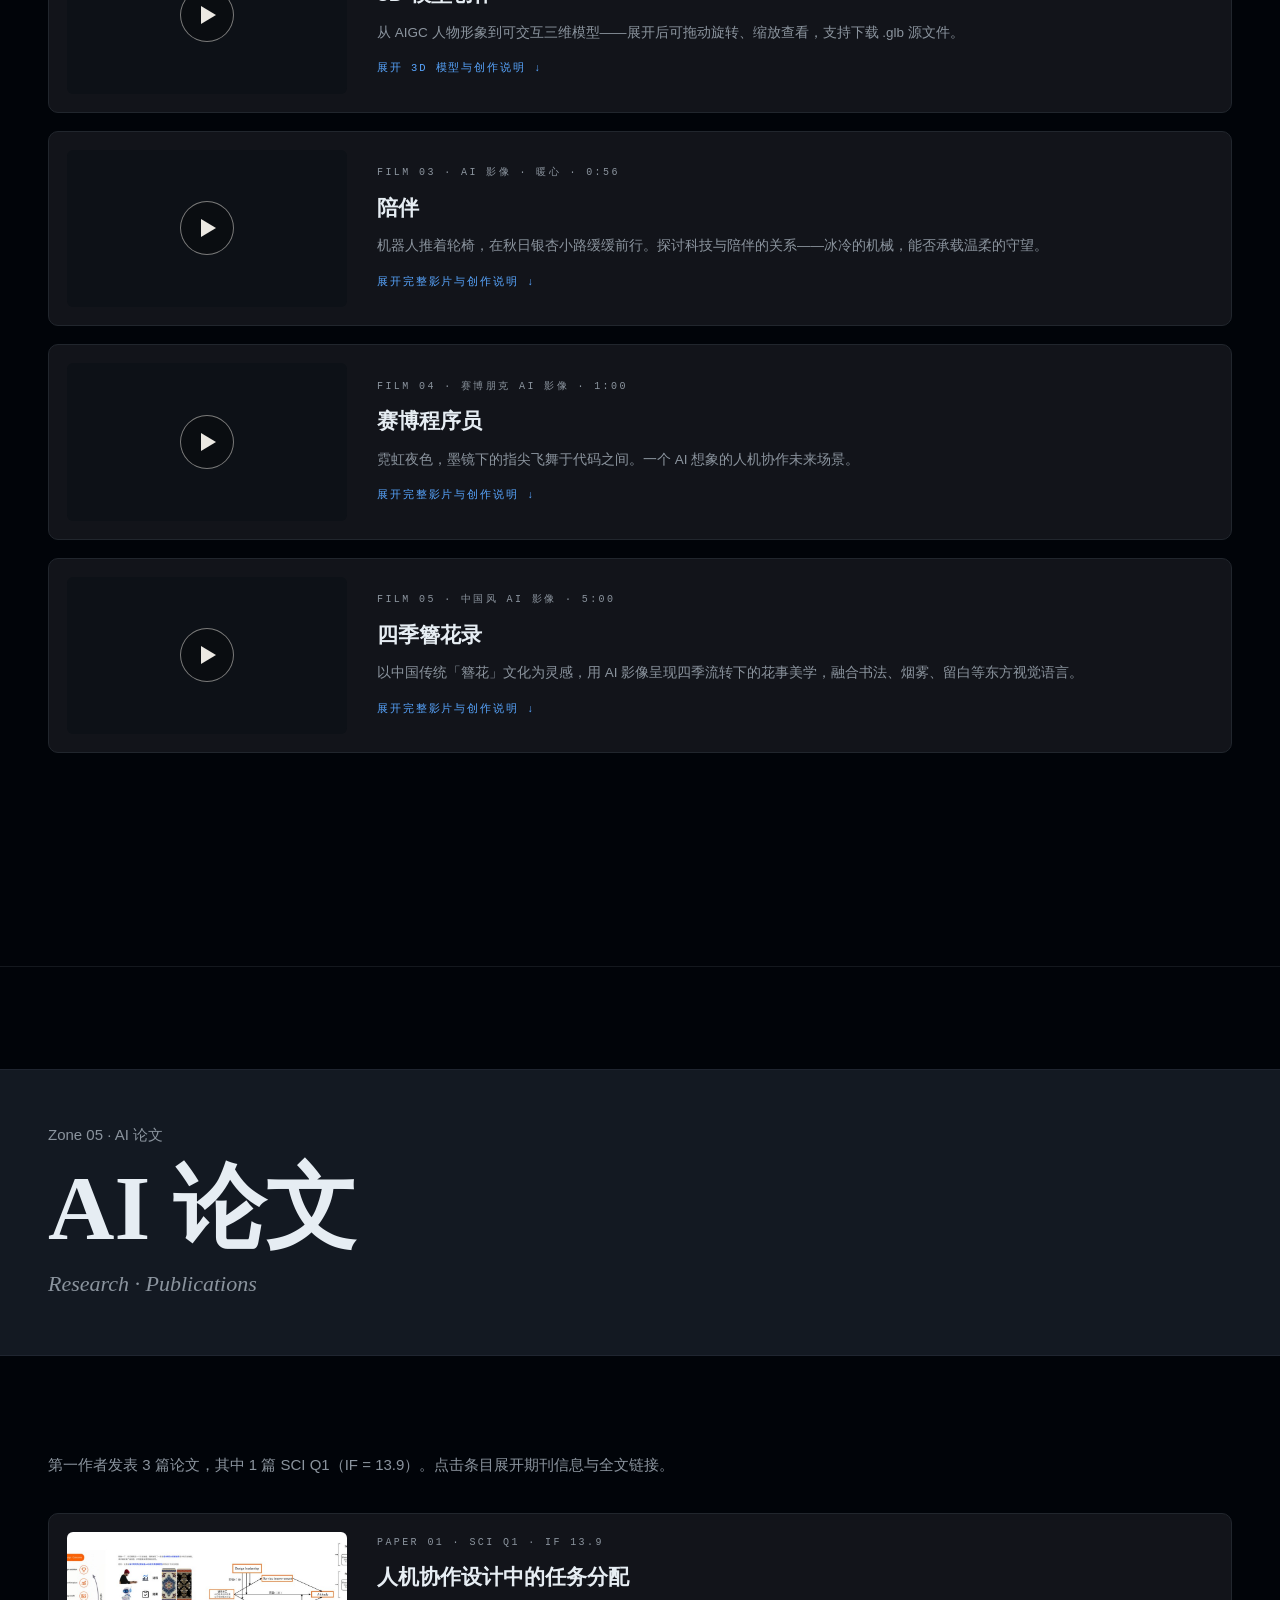
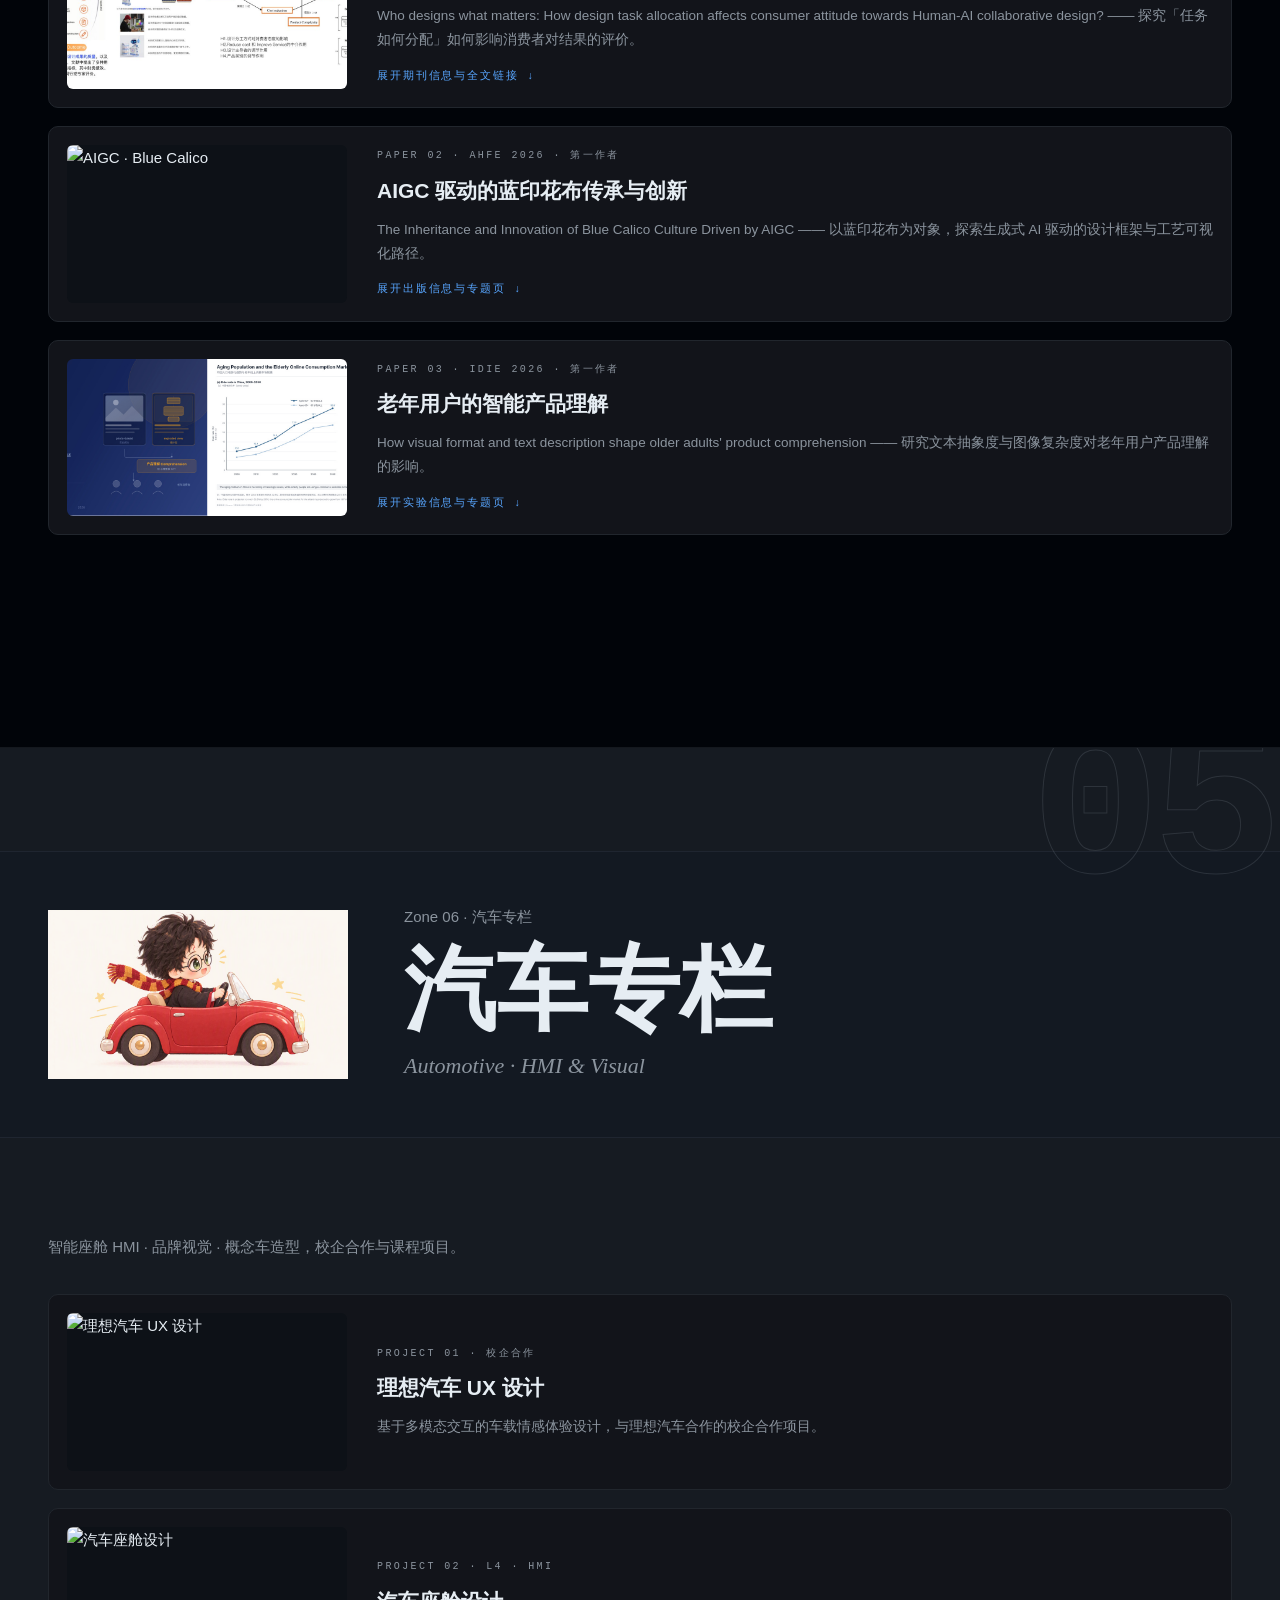
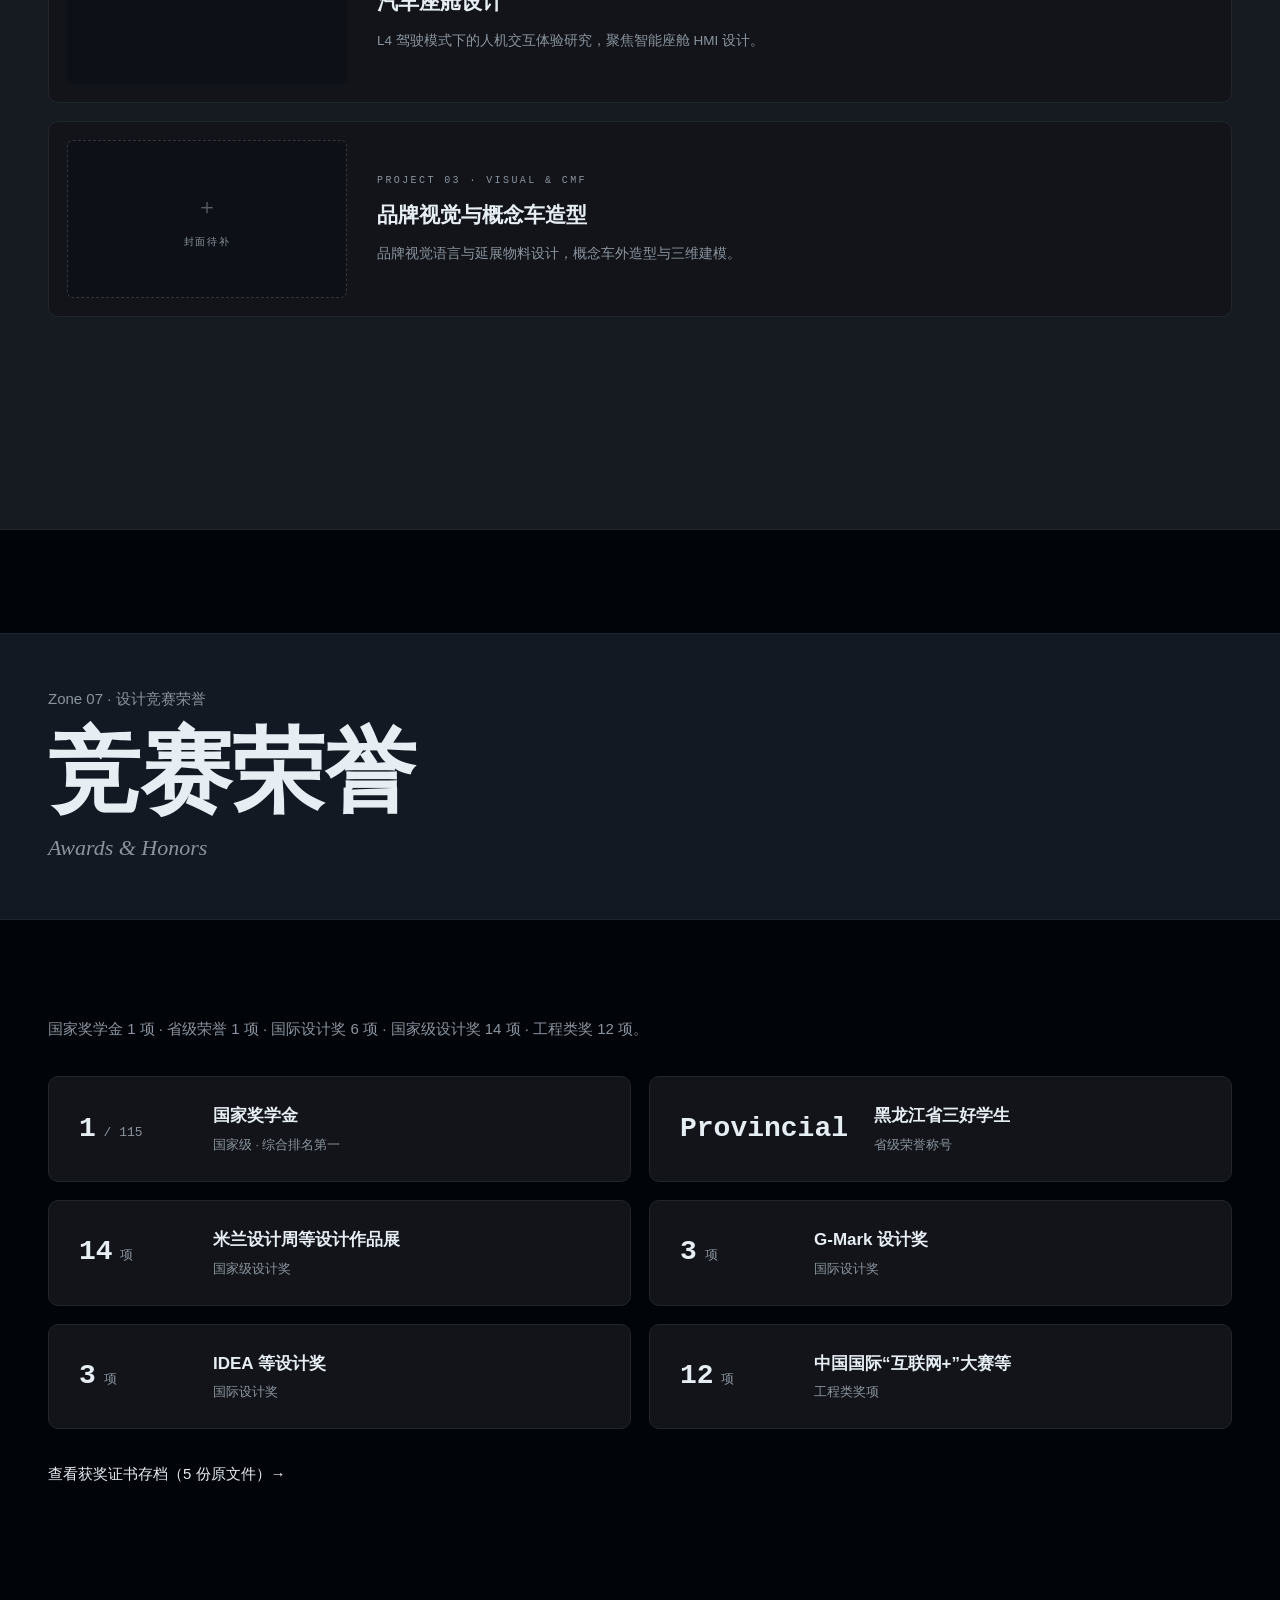
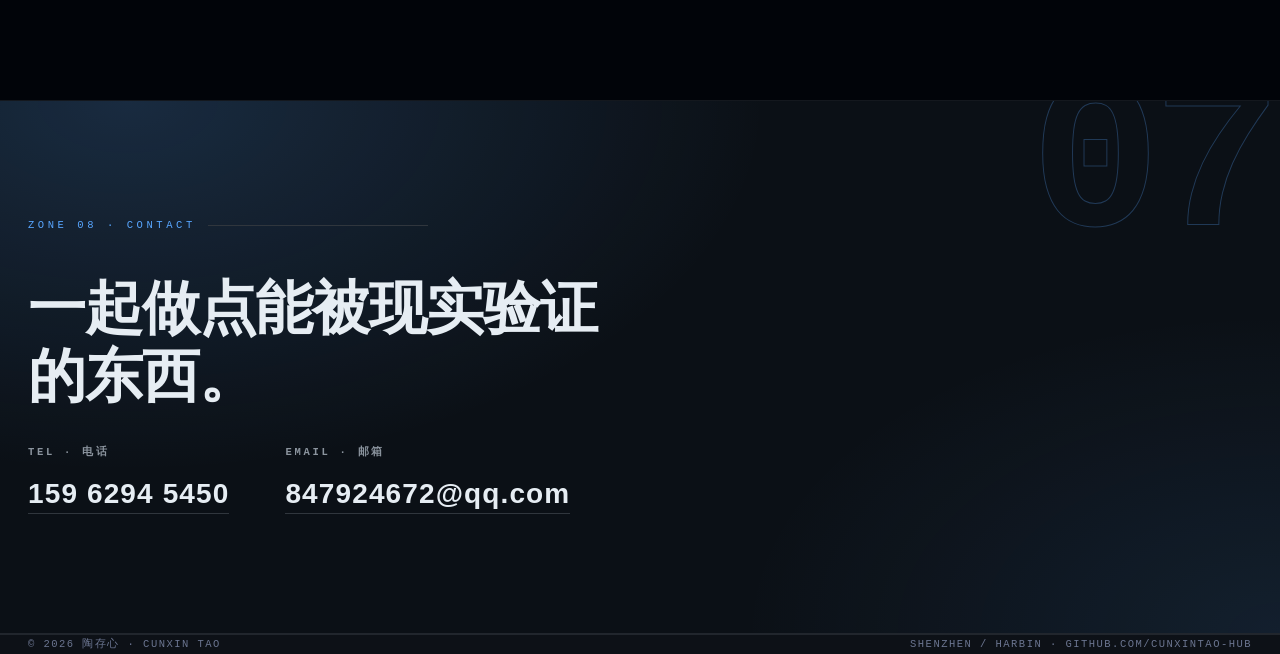
==== commit 50127625: "Game zone: make creation-process a full-width card (drop the small text link)" ====
--- a/index.html
+++ b/index.html
@@ -856,13 +856,24 @@
           <span class="zn-go">▶ 开始钓鱼</span>
         </div>
       </a>
+
+      <a class="zn-card zn-card--game" href="game-process.html" target="_blank" rel="noopener">
+        <img class="gc-cover" src="assets/process-cover.png" alt="疯狂钓鱼佬 · 创作过程">
+        <div class="gc-body">
+          <span class="zn-no">02</span>
+          <h3>📖 创作过程</h3>
+          <p class="zn-desc">把「文档驱动 + AI 协作」的全过程摊开：7 段阶段视频各自对应钓鱼的哪个节点、13 份设计文档约束了哪些状态机与数值、3D 生成器模型又是怎么导出成 .glb 并在网页里拖动查看的——视频、教程、模型三部分一次看完。</p>
+          <ul class="zn-tags">
+            <li class="t-y">7 段场景视频</li>
+            <li class="t-b">13 份设计文档</li>
+            <li class="t-p">在线读教程</li>
+            <li class="t-g">3D 模型可拖动</li>
+            <li class="t-g">制作全过程</li>
+          </ul>
+          <span class="zn-go">📖 查看创作过程</span>
+        </div>
+      </a>
     </div>
-
-    <p style="margin-top:26px;">
-      <a class="lnk" style="margin-top:0" href="game/index.html" target="_blank" rel="noopener">打开完整游戏（建议桌面窗口）→</a>
-      <span style="opacity:.3;margin:0 14px;">|</span>
-      <a class="lnk" style="margin-top:0" href="game-process.html" target="_blank" rel="noopener">📖 查看创作过程（视频 / 设计教程 / 模型）→</a>
-    </p>
   </div>
 </section>
 
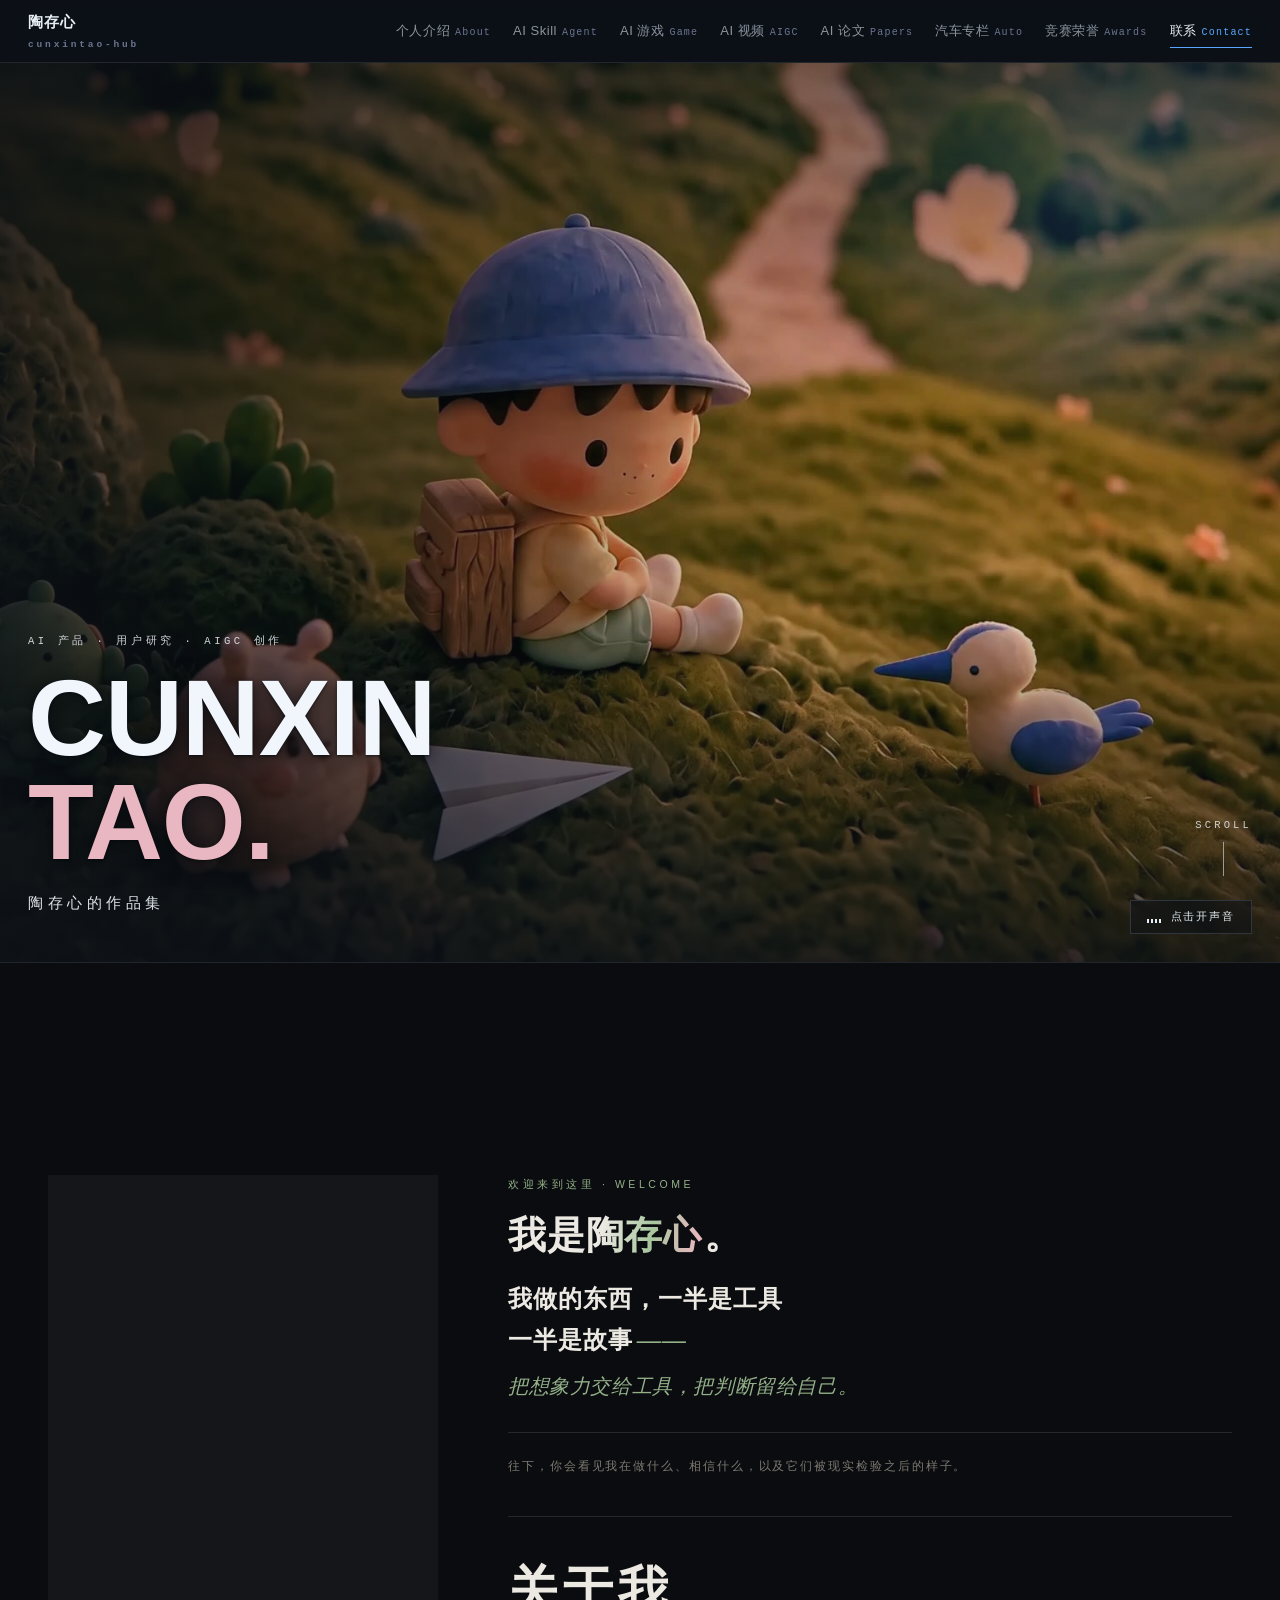
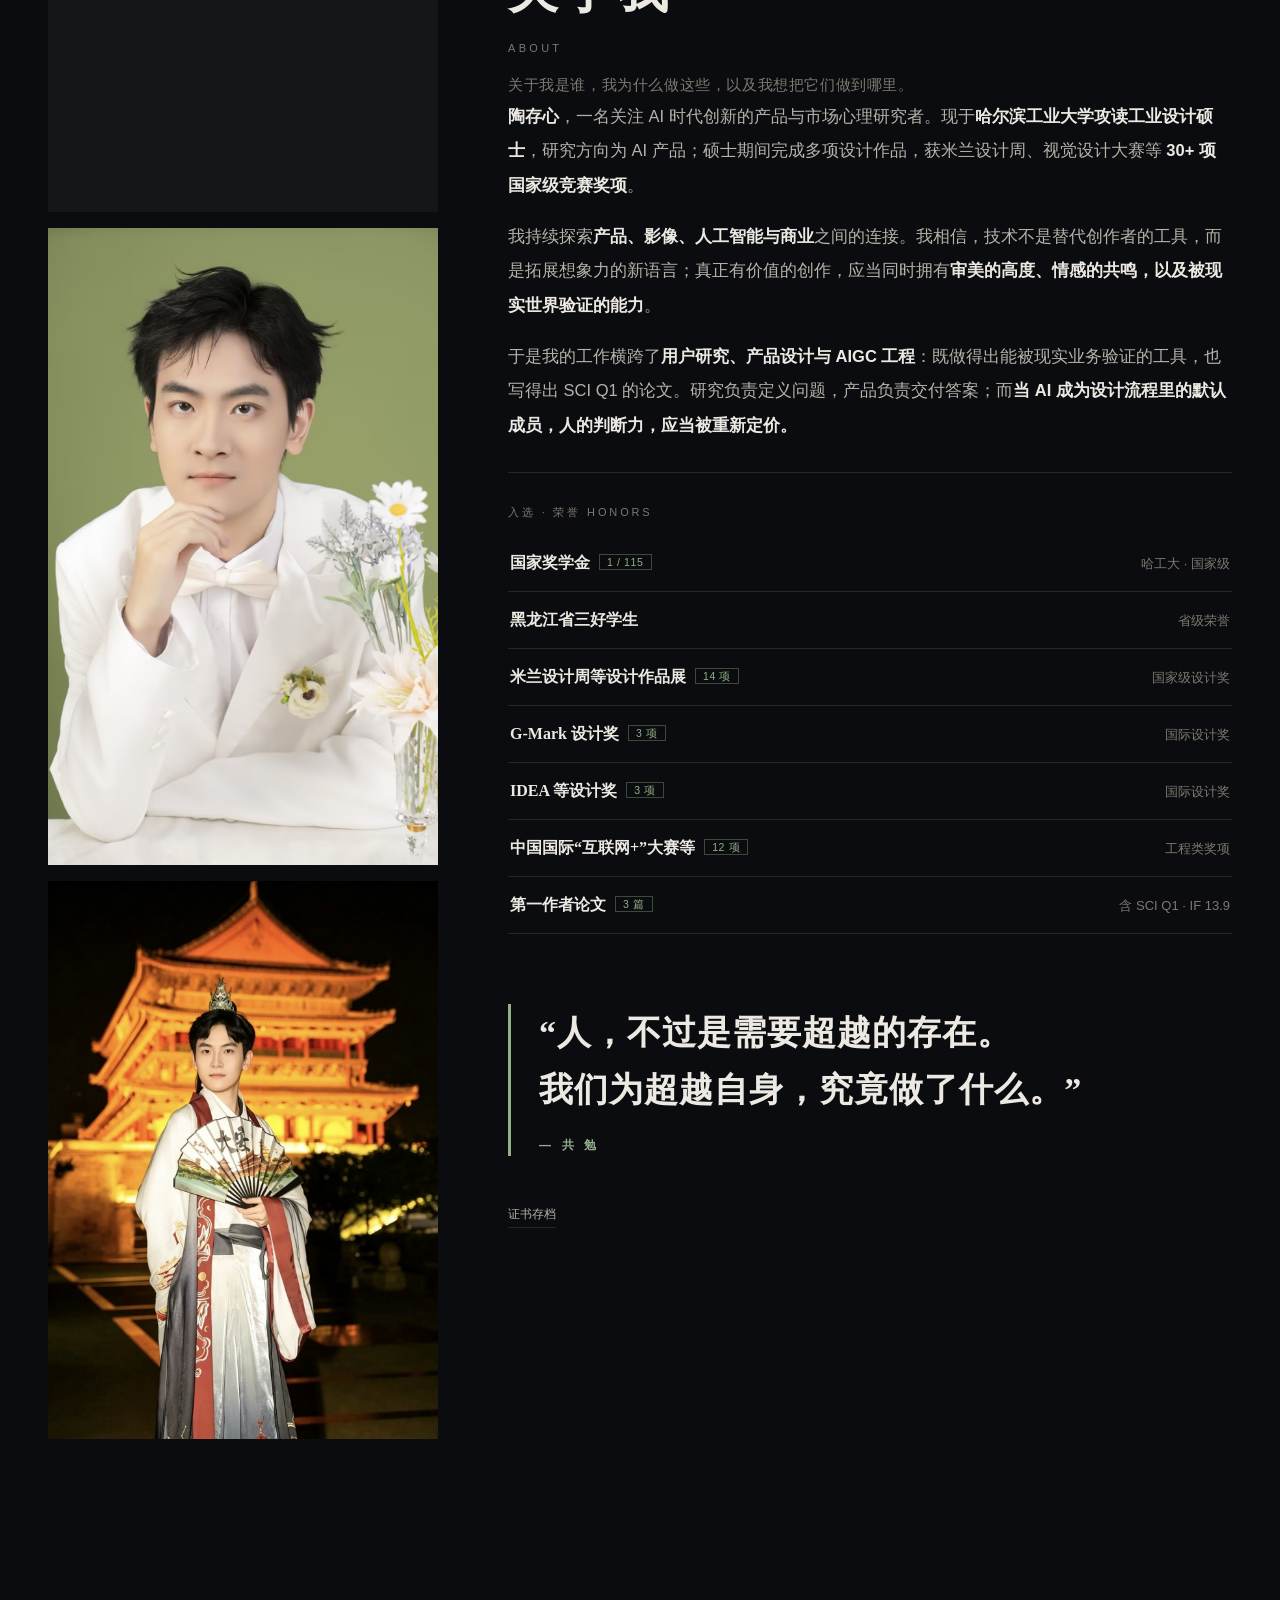
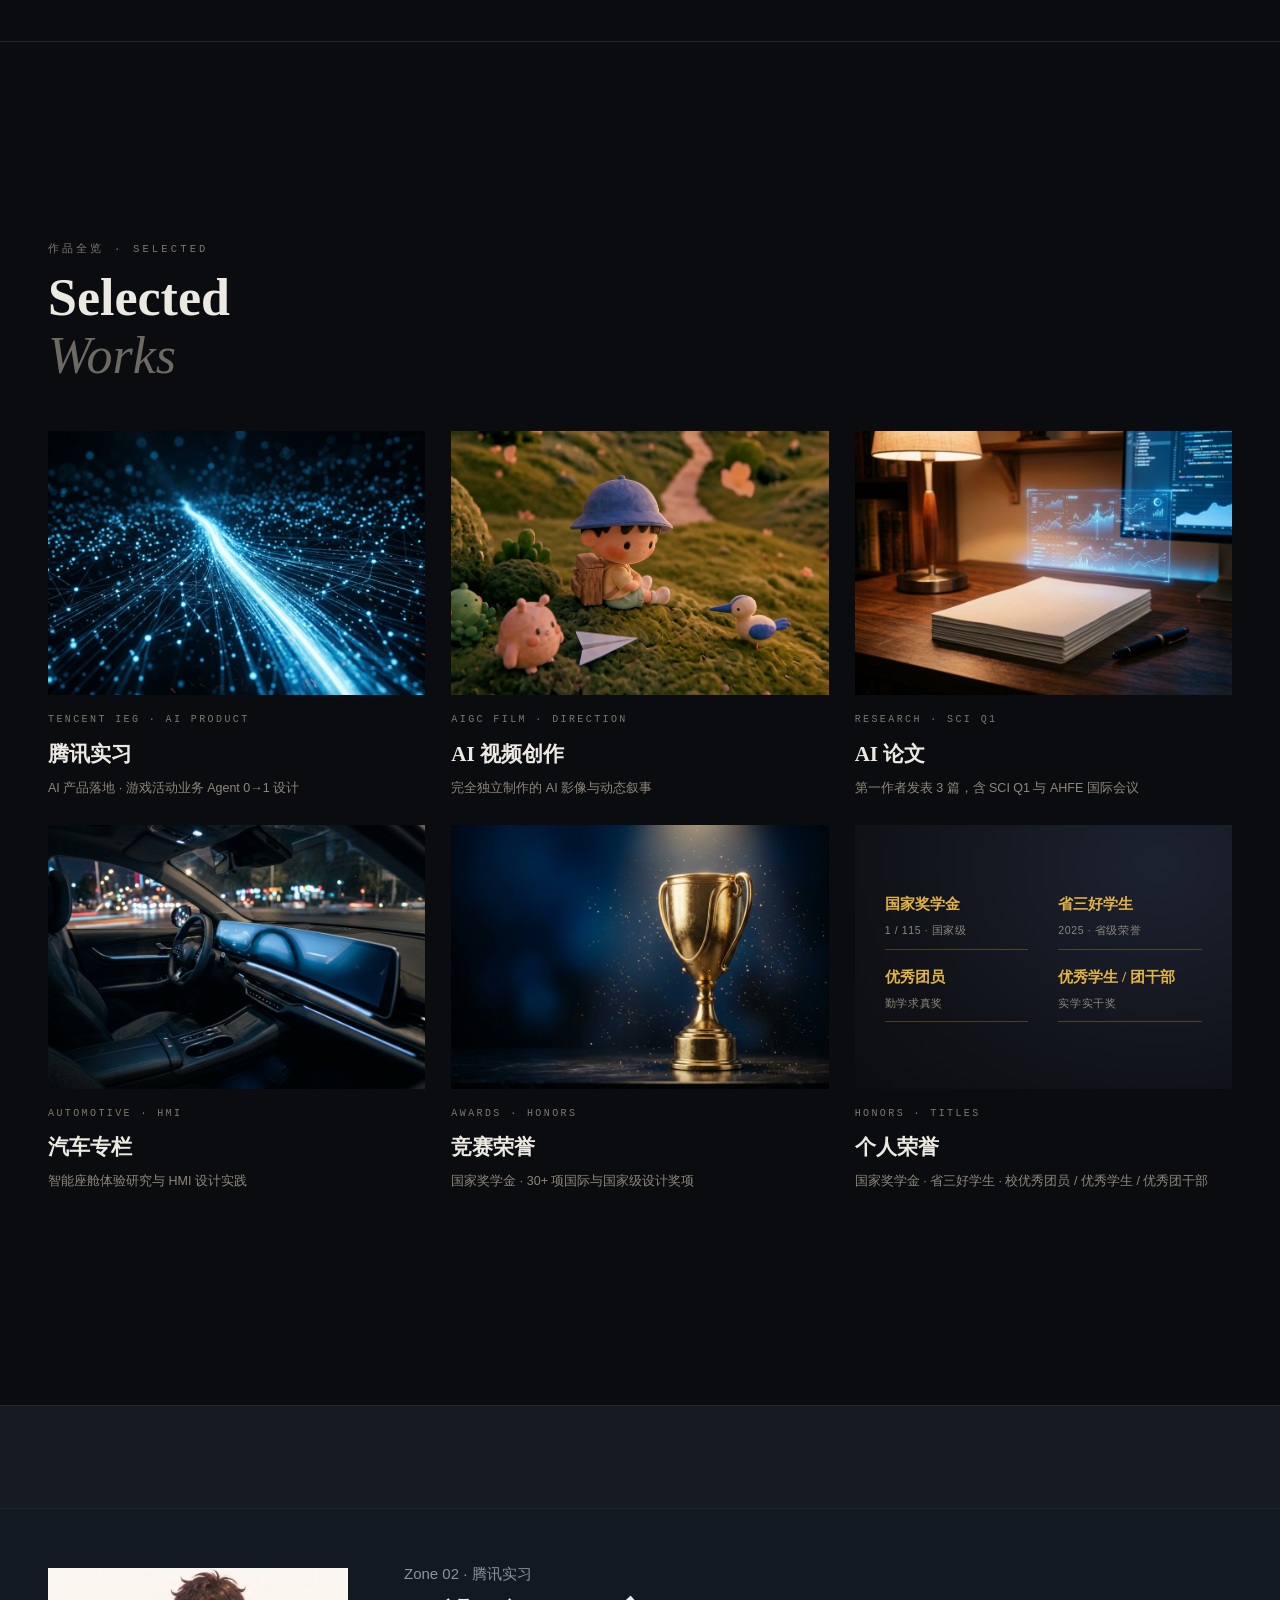
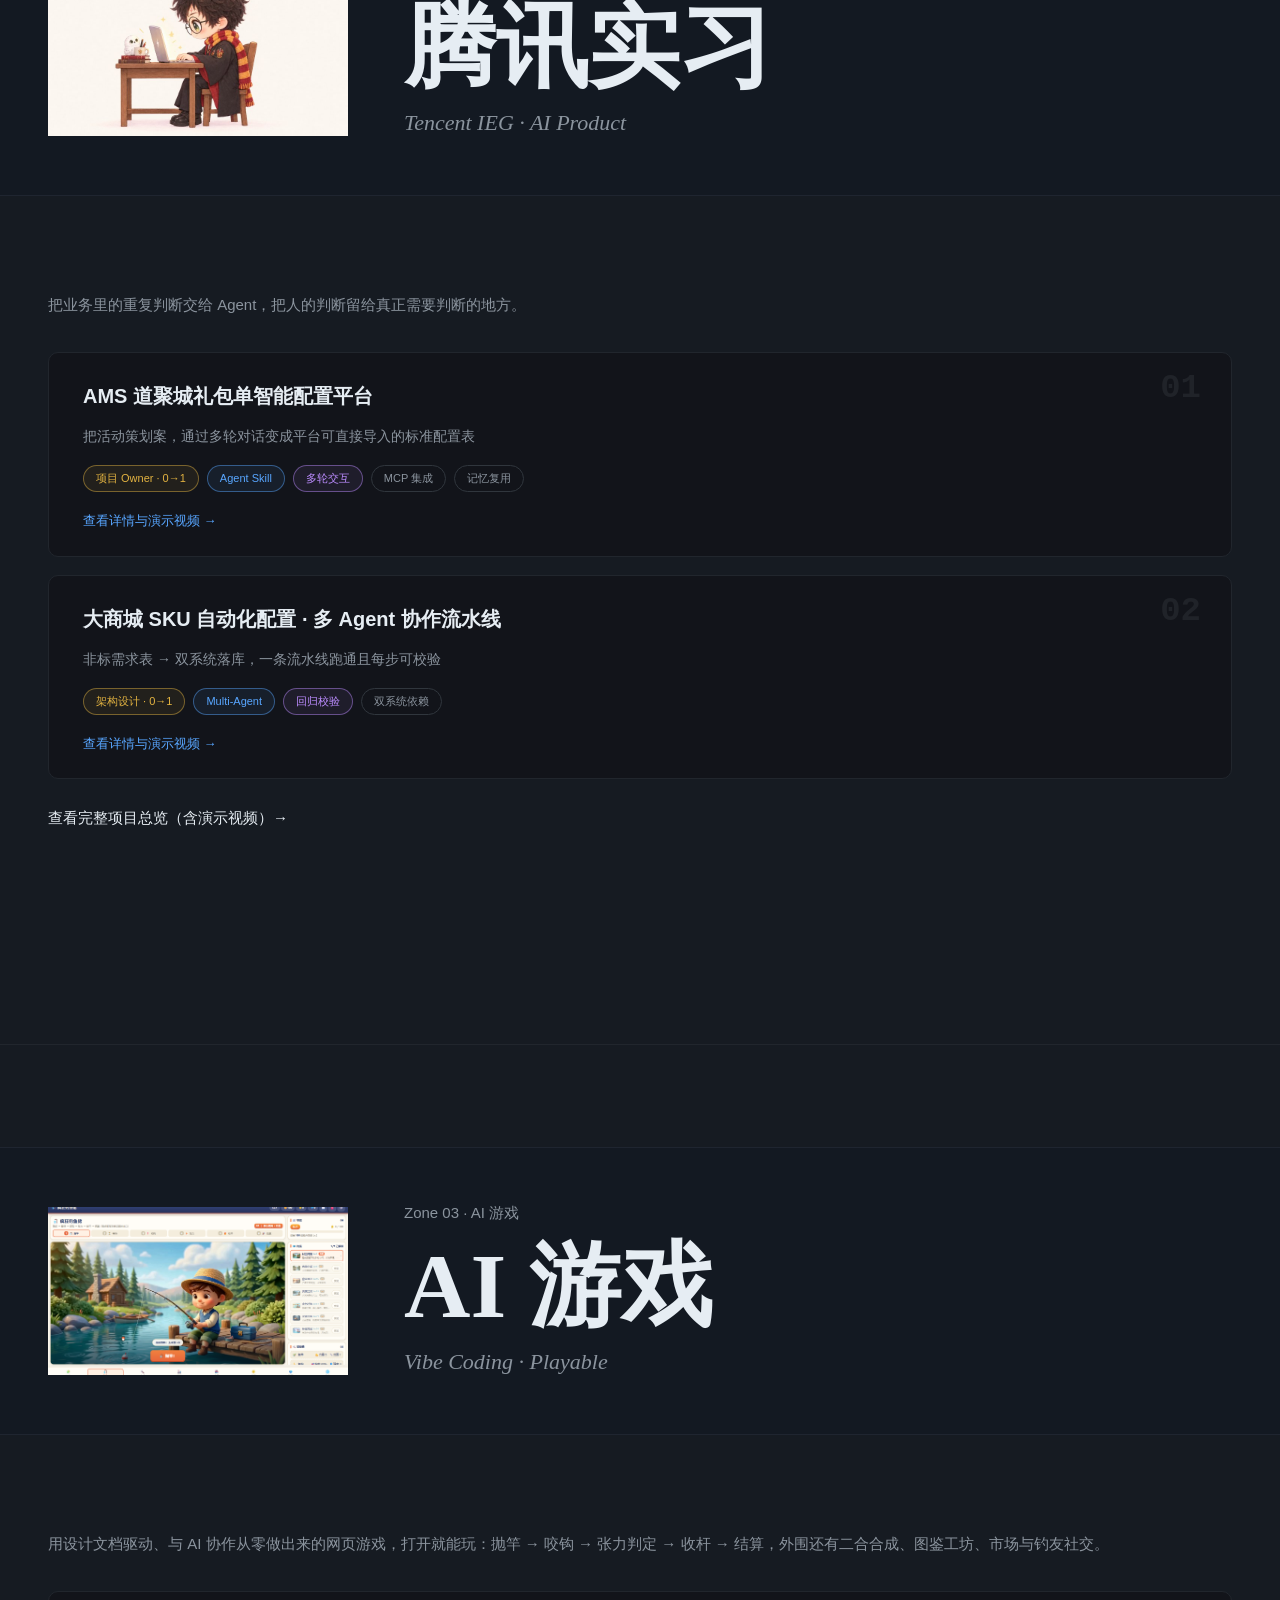
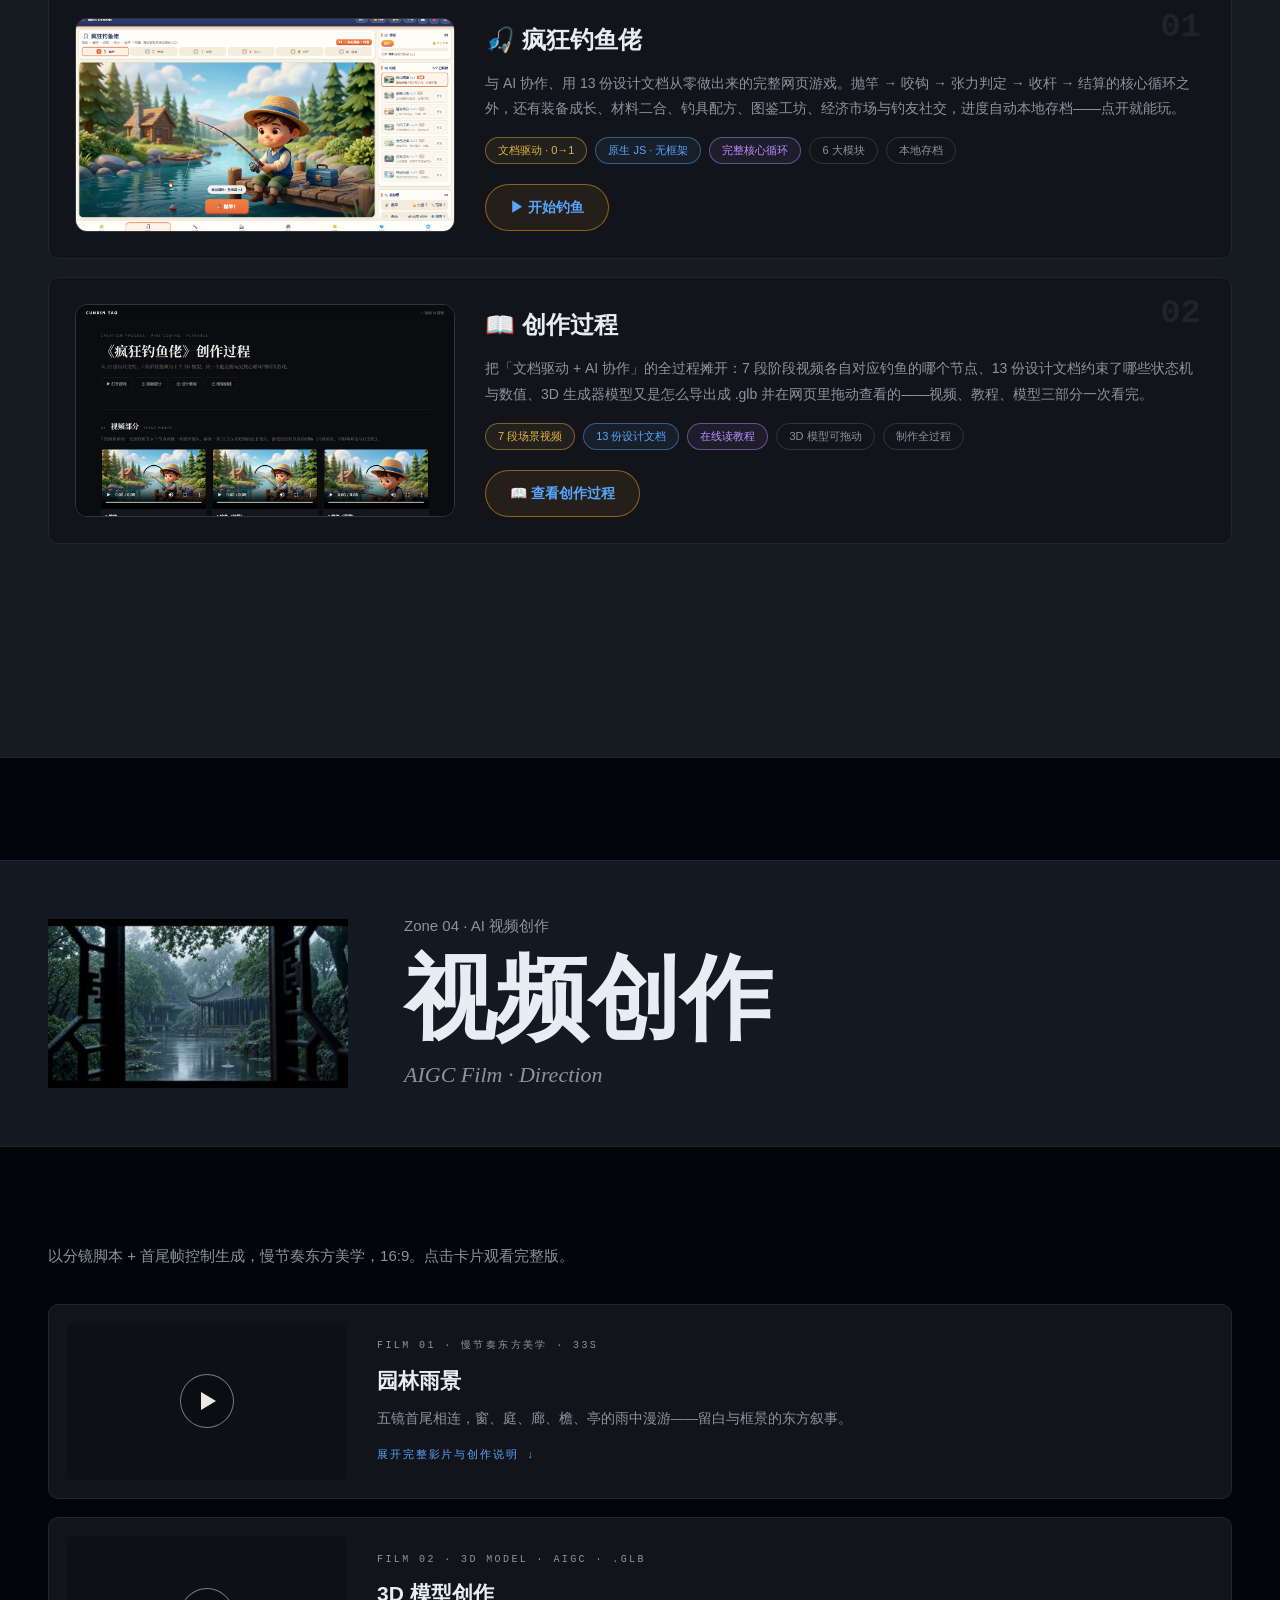
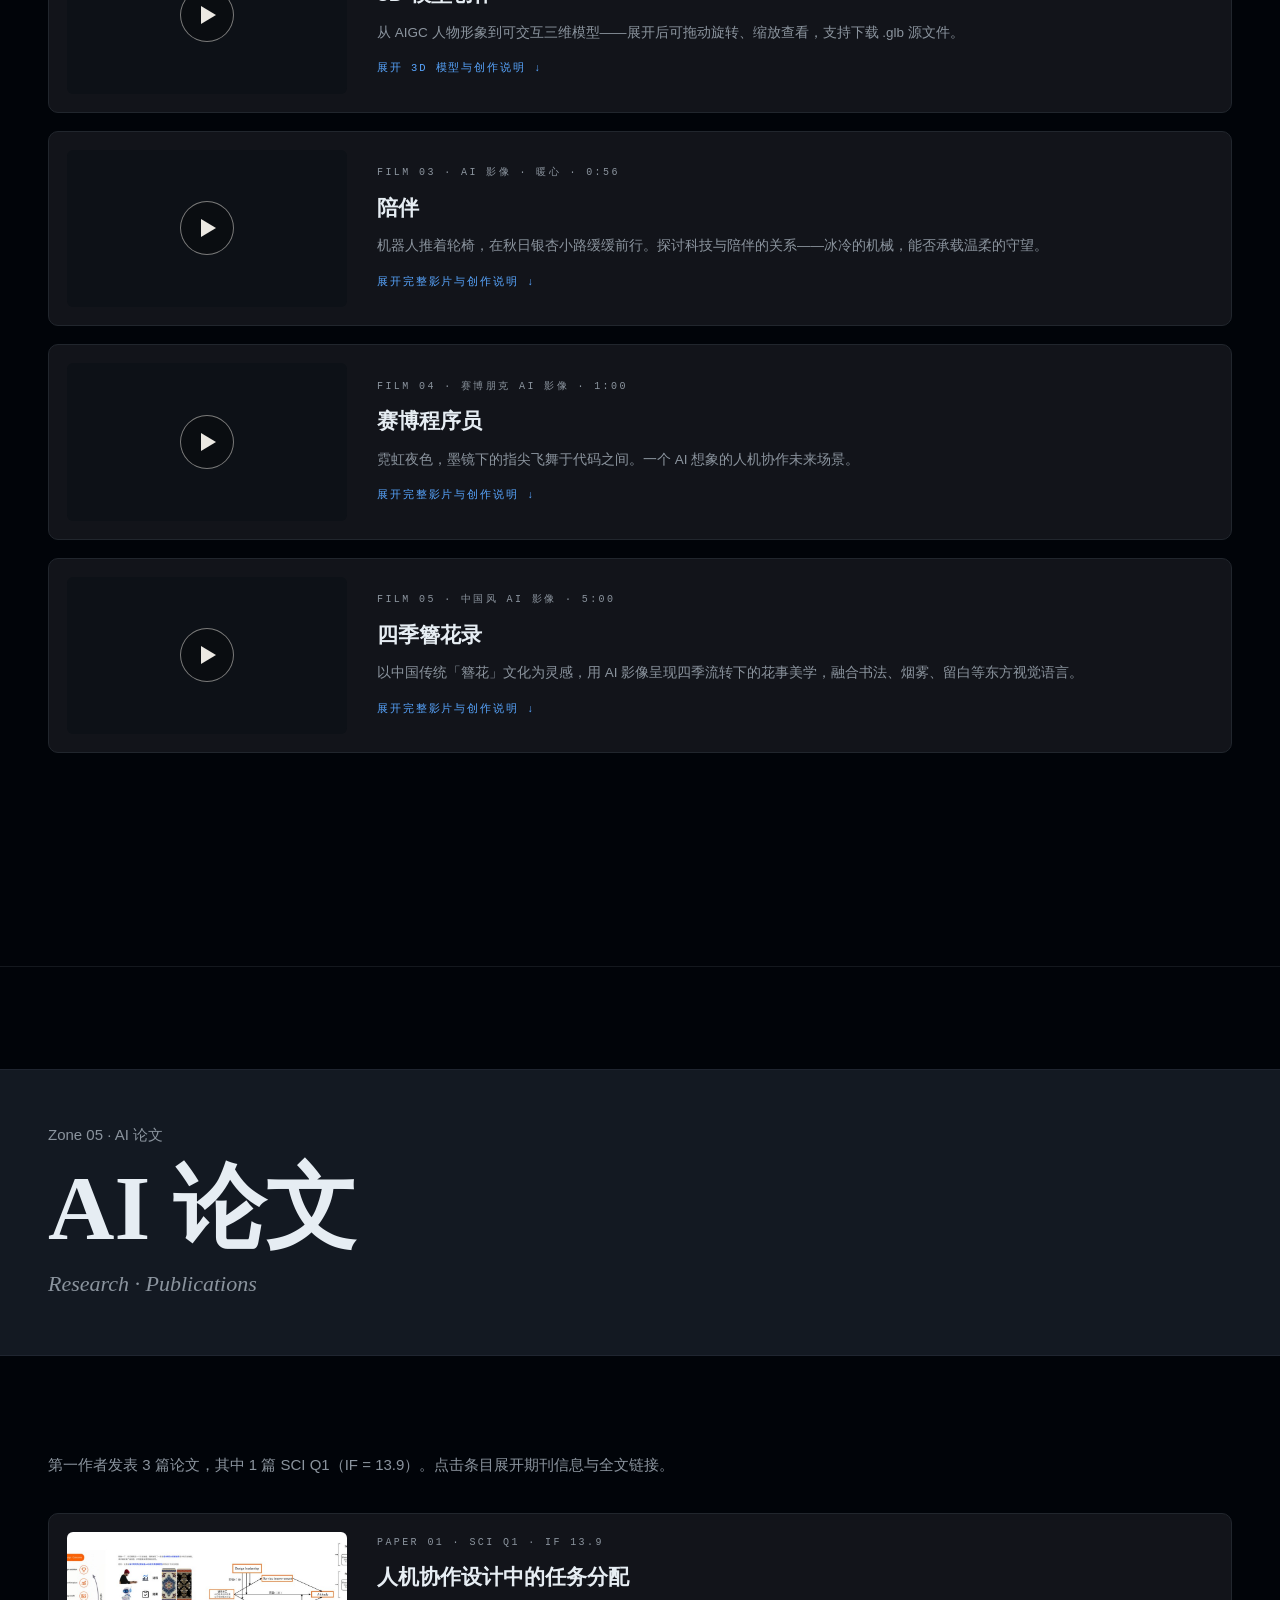
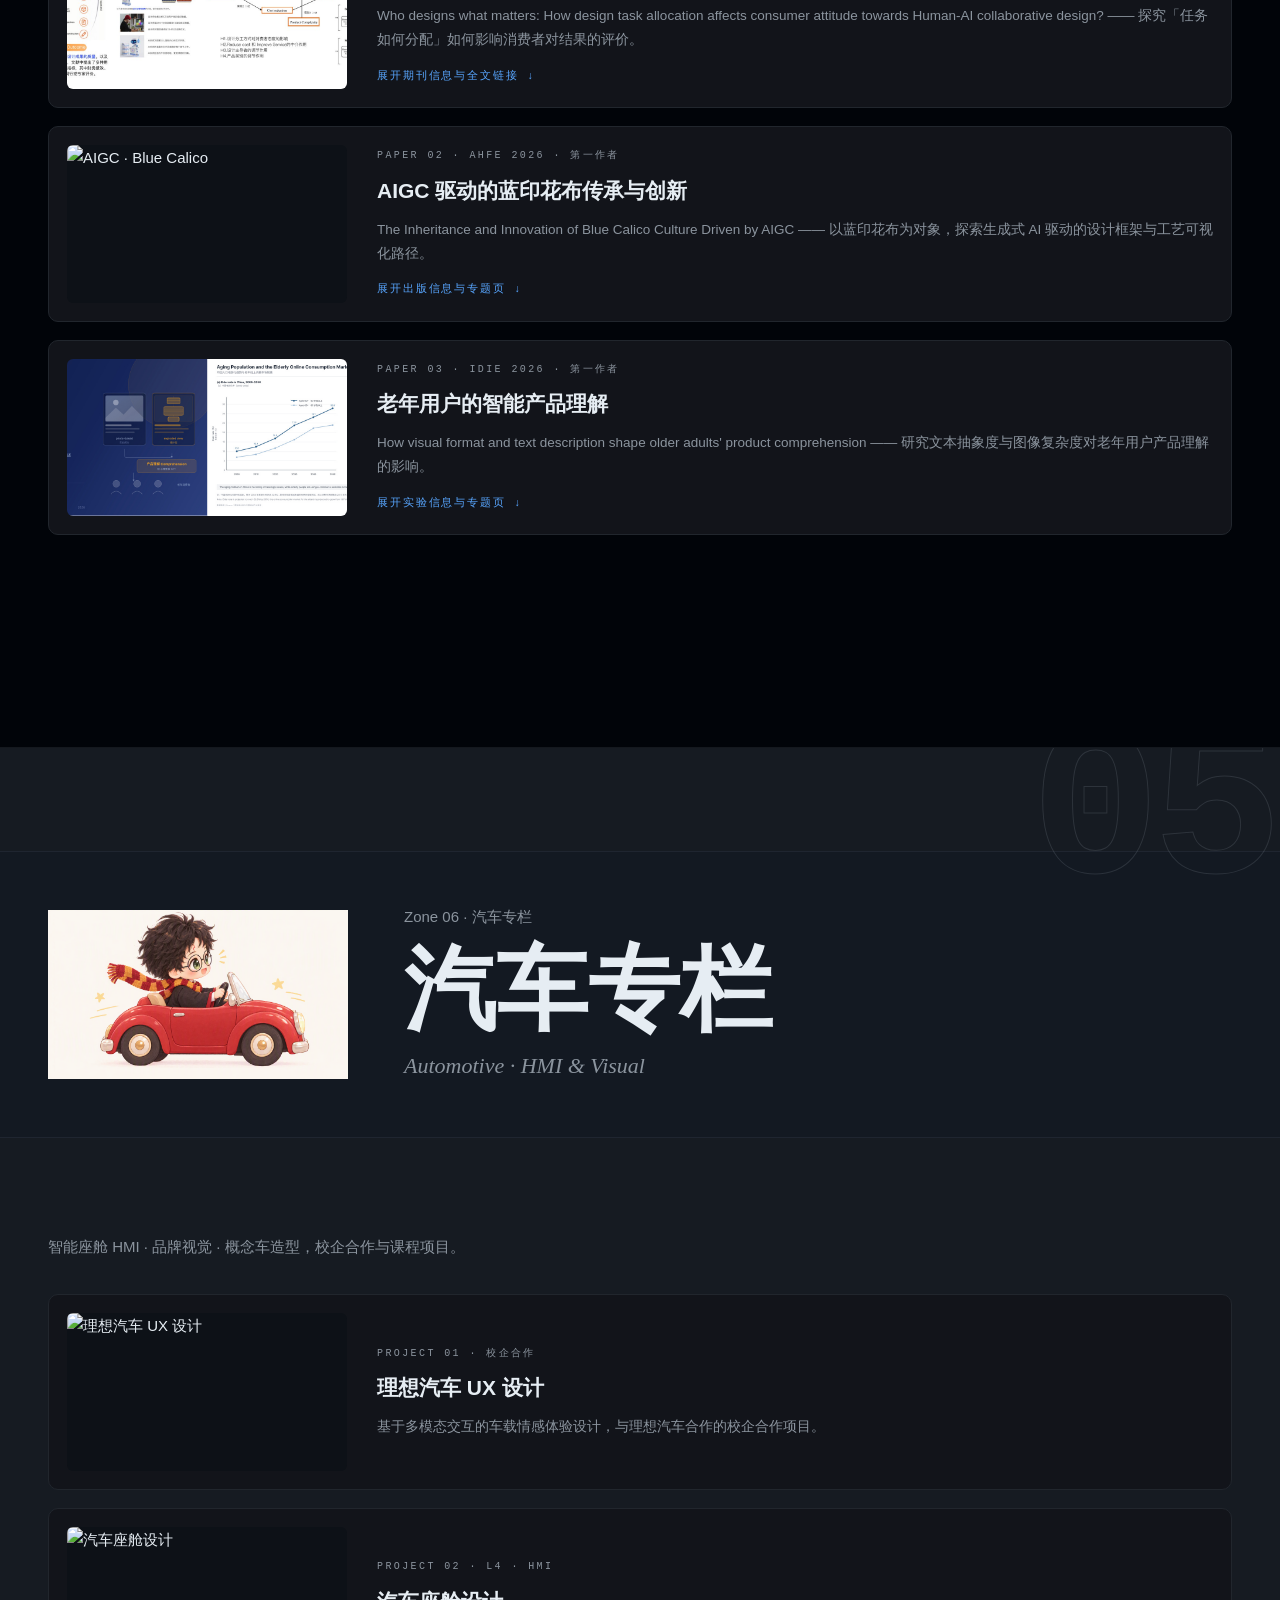
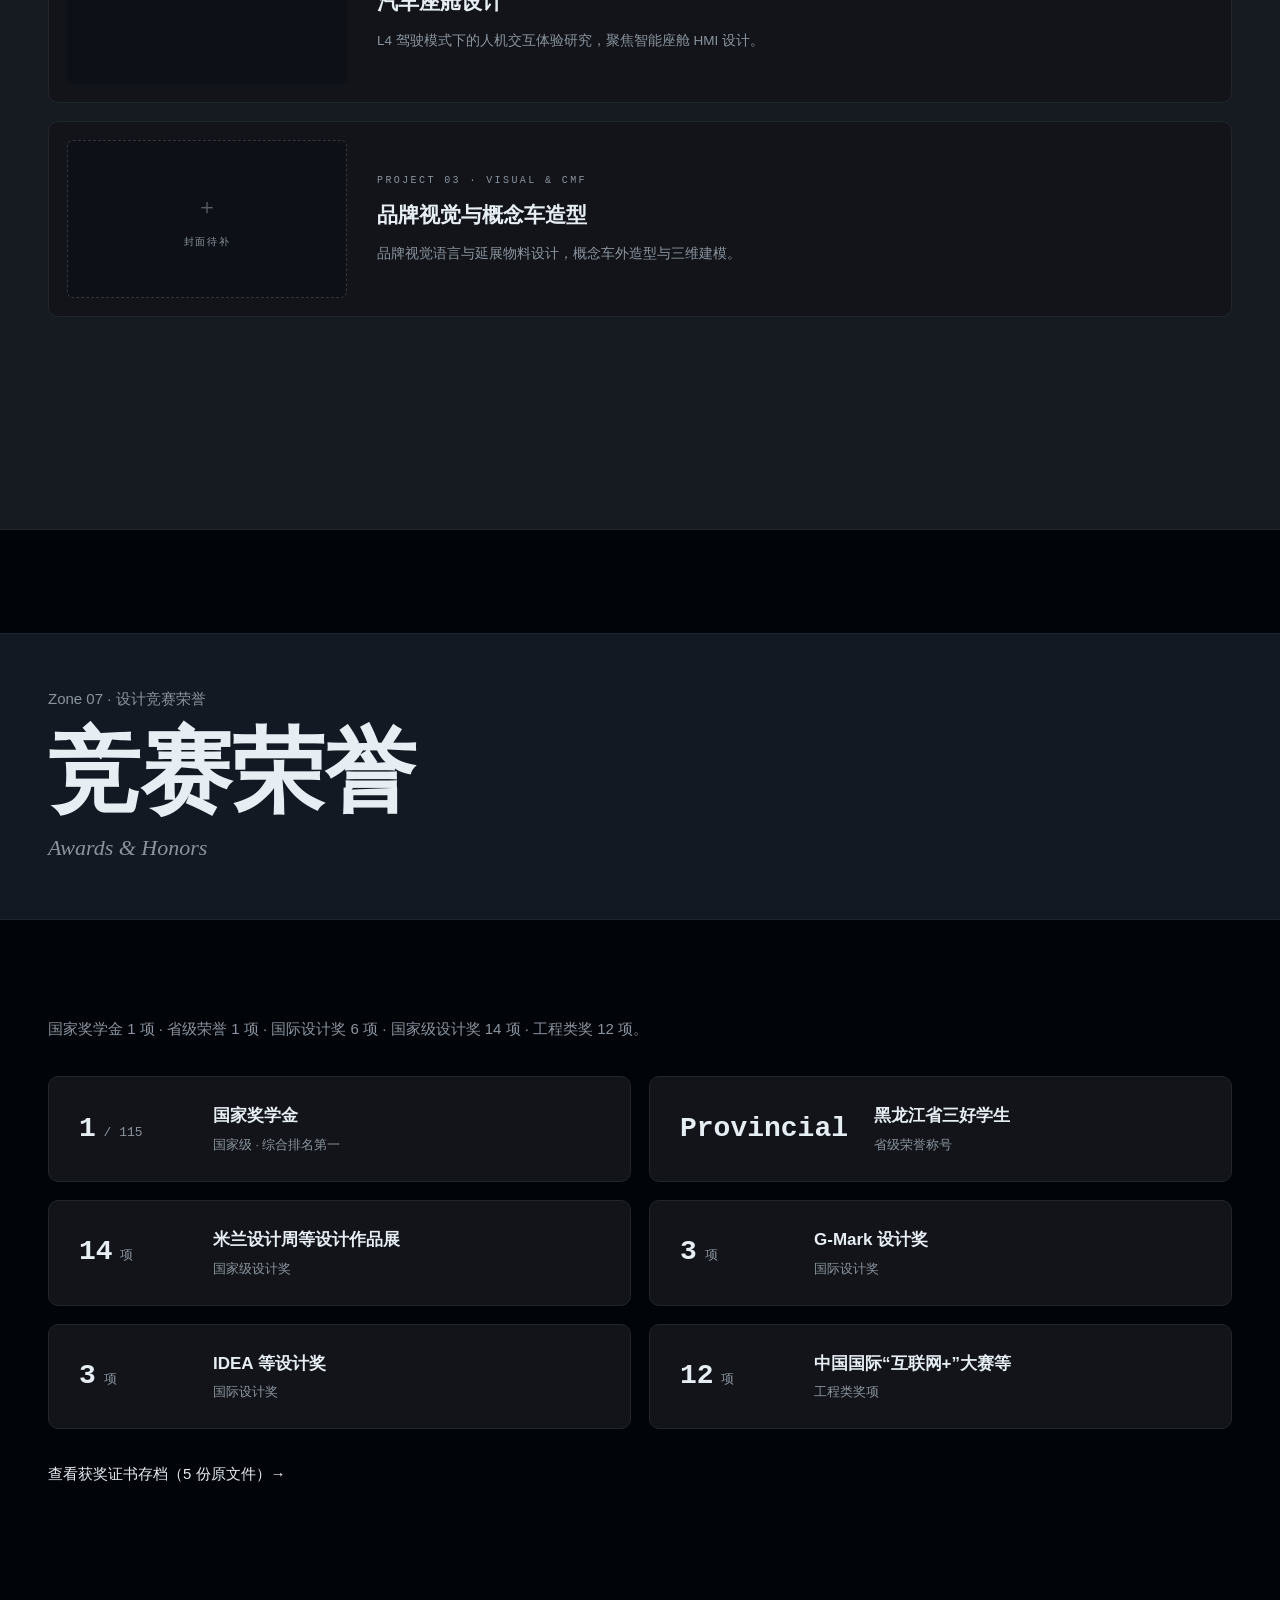
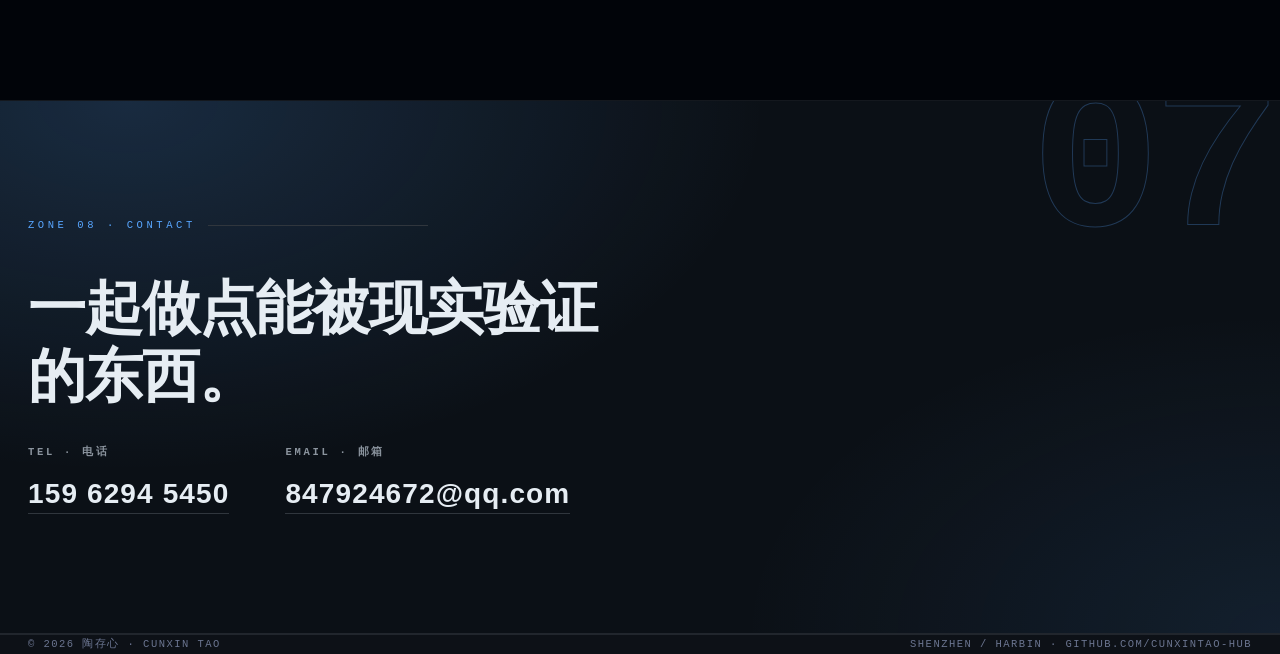
==== commit 920461fd: "新增个人荣誉证书页 honors.html；主页个人荣誉卡片链接至证书页" ====
--- a/index.html
+++ b/index.html
@@ -604,6 +604,11 @@
   .sw-cat { font-family:var(--mono); font-size:10px; letter-spacing:.24em; color:#7d7971; text-transform:uppercase; margin-top:16px; }
   .sw-name { font-family:"Noto Serif SC","Songti SC","SimSun",serif; font-size:21px; font-weight:700; color:#ece9e3; margin-top:7px; }
   .sw-desc { font-size:12.5px; color:#8d887c; margin-top:5px; line-height:1.7; }
+  .sw-honor { background:radial-gradient(120% 140% at 80% 15%, #1d2230 0%, #101218 62%, #0b0c10 100%); display:flex; align-items:center; justify-content:center; }
+  .sw-honor-grid { display:grid; grid-template-columns:1fr 1fr; gap:14px 30px; width:100%; padding:0 30px; }
+  .sw-honor-item { border-bottom:1px solid rgba(227,179,65,.28); padding-bottom:9px; }
+  .sw-honor-item b { display:block; font-family:"Noto Serif SC","Songti SC","SimSun",serif; font-size:15px; color:#e3b341; font-weight:700; }
+  .sw-honor-item span { display:block; font-size:10.5px; color:#8d887c; margin-top:4px; letter-spacing:.06em; }
   @media (max-width:900px) {
     .sw-wrap { padding:70px 22px 80px; }
     .sw-grid { grid-template-columns:repeat(2,1fr); gap:18px; }
@@ -720,7 +725,7 @@
       <div class="ab-honor"><span class="name"><b>G-Mark 设计奖</b><small>3 项</small></span><span class="meta">国际设计奖</span></div>
       <div class="ab-honor"><span class="name"><b>IDEA 等设计奖</b><small>3 项</small></span><span class="meta">国际设计奖</span></div>
       <div class="ab-honor"><span class="name"><b>中国国际“互联网+”大赛等</b><small>12 项</small></span><span class="meta">工程类奖项</span></div>
-      <div class="ab-honor"><span class="name"><b>SCI Q1 一作论文</b><small>3 篇</small></span><span class="meta">第一作者发表</span></div>
+      <div class="ab-honor"><span class="name"><b>第一作者论文</b><small>3 篇</small></span><span class="meta">含 SCI Q1 · IF 13.9</span></div>
 
       <blockquote class="ab-final">
         “人，不过是需要超越的存在。<br>我们为超越自身，究竟做了什么。”
@@ -770,6 +775,19 @@
         <h3 class="sw-name">竞赛荣誉</h3>
         <p class="sw-desc">国家奖学金 · 30+ 项国际与国家级设计奖项</p>
       </a>
+      <a class="sw-card" href="honors.html">
+        <div class="sw-img sw-honor">
+          <div class="sw-honor-grid">
+            <div class="sw-honor-item"><b>国家奖学金</b><span>1 / 115 · 国家级</span></div>
+            <div class="sw-honor-item"><b>省三好学生</b><span>2025 · 省级荣誉</span></div>
+            <div class="sw-honor-item"><b>优秀团员</b><span>勤学求真奖</span></div>
+            <div class="sw-honor-item"><b>优秀学生 / 团干部</b><span>实学实干奖</span></div>
+          </div>
+        </div>
+        <p class="sw-cat">Honors · Titles</p>
+        <h3 class="sw-name">个人荣誉</h3>
+        <p class="sw-desc">国家奖学金 · 省三好学生 · 校优秀团员 / 优秀学生 / 优秀团干部</p>
+      </a>
     </div>
   </div>
 </section>
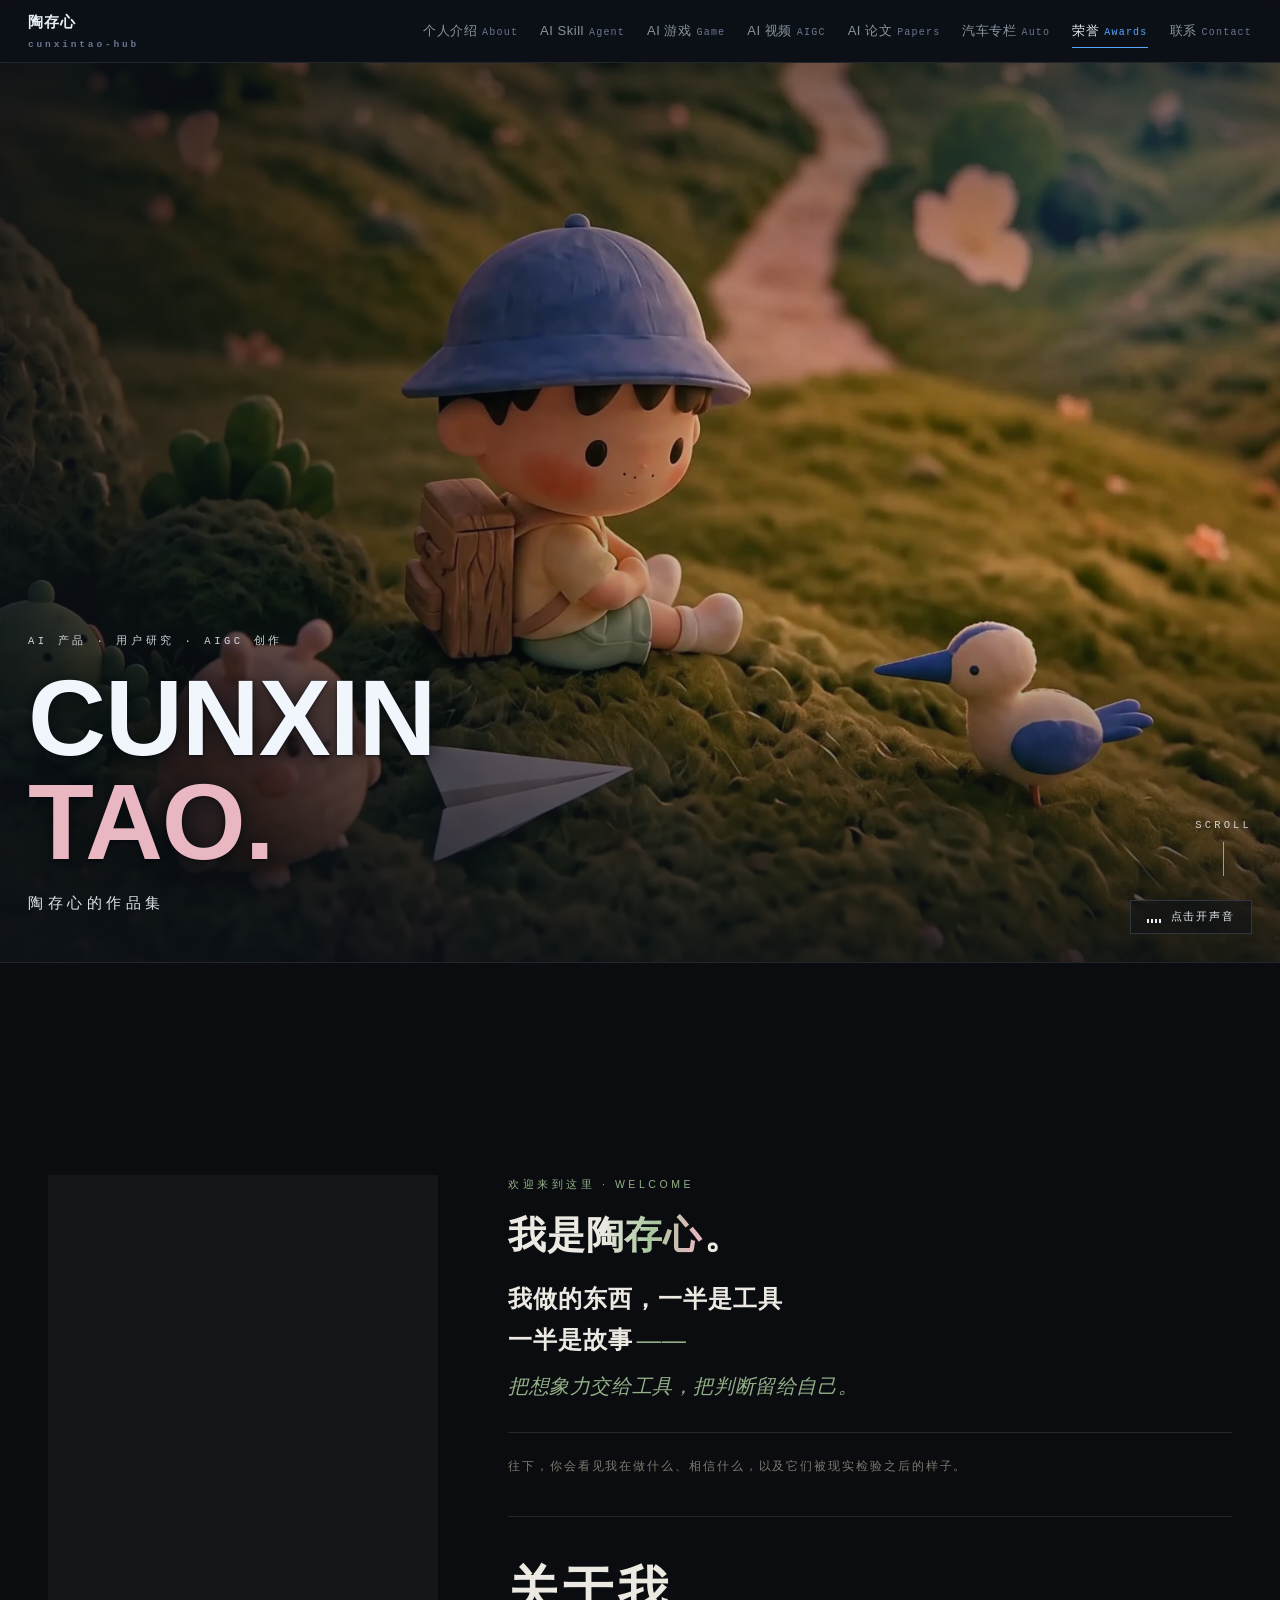
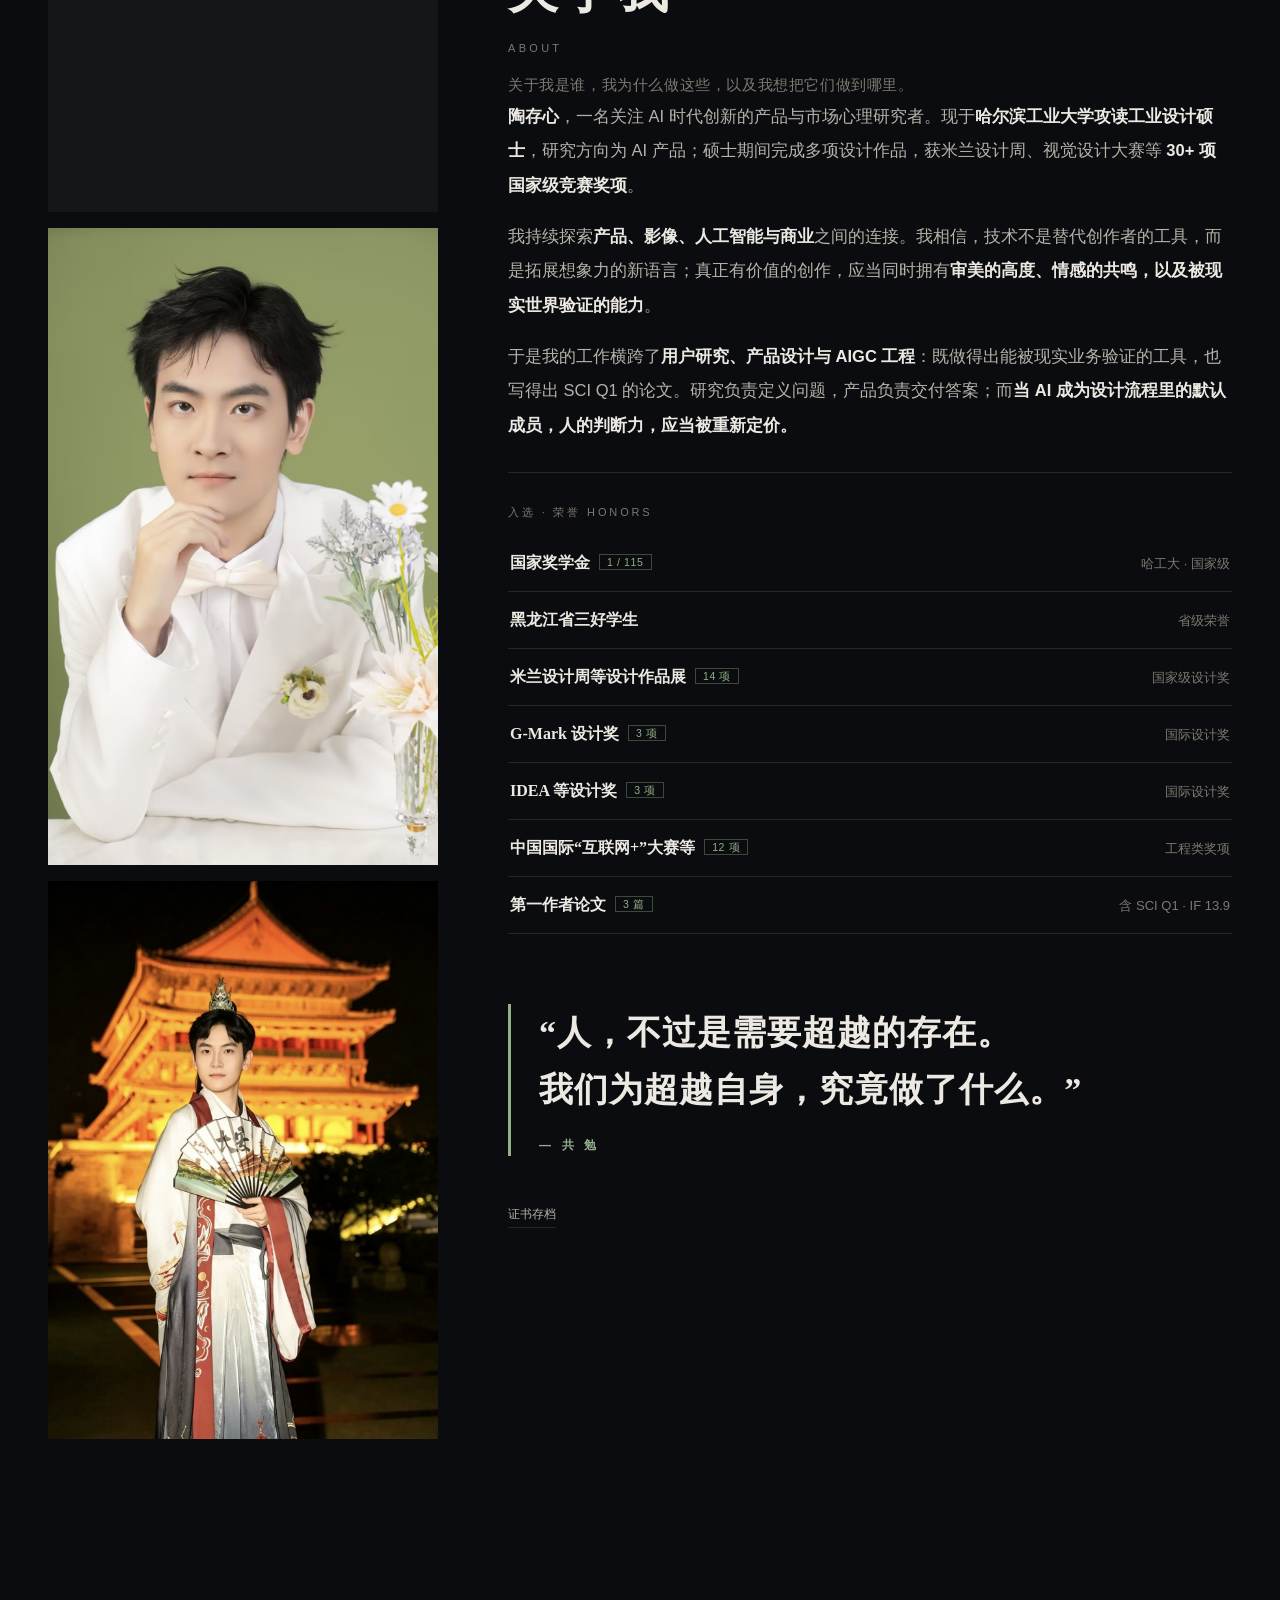
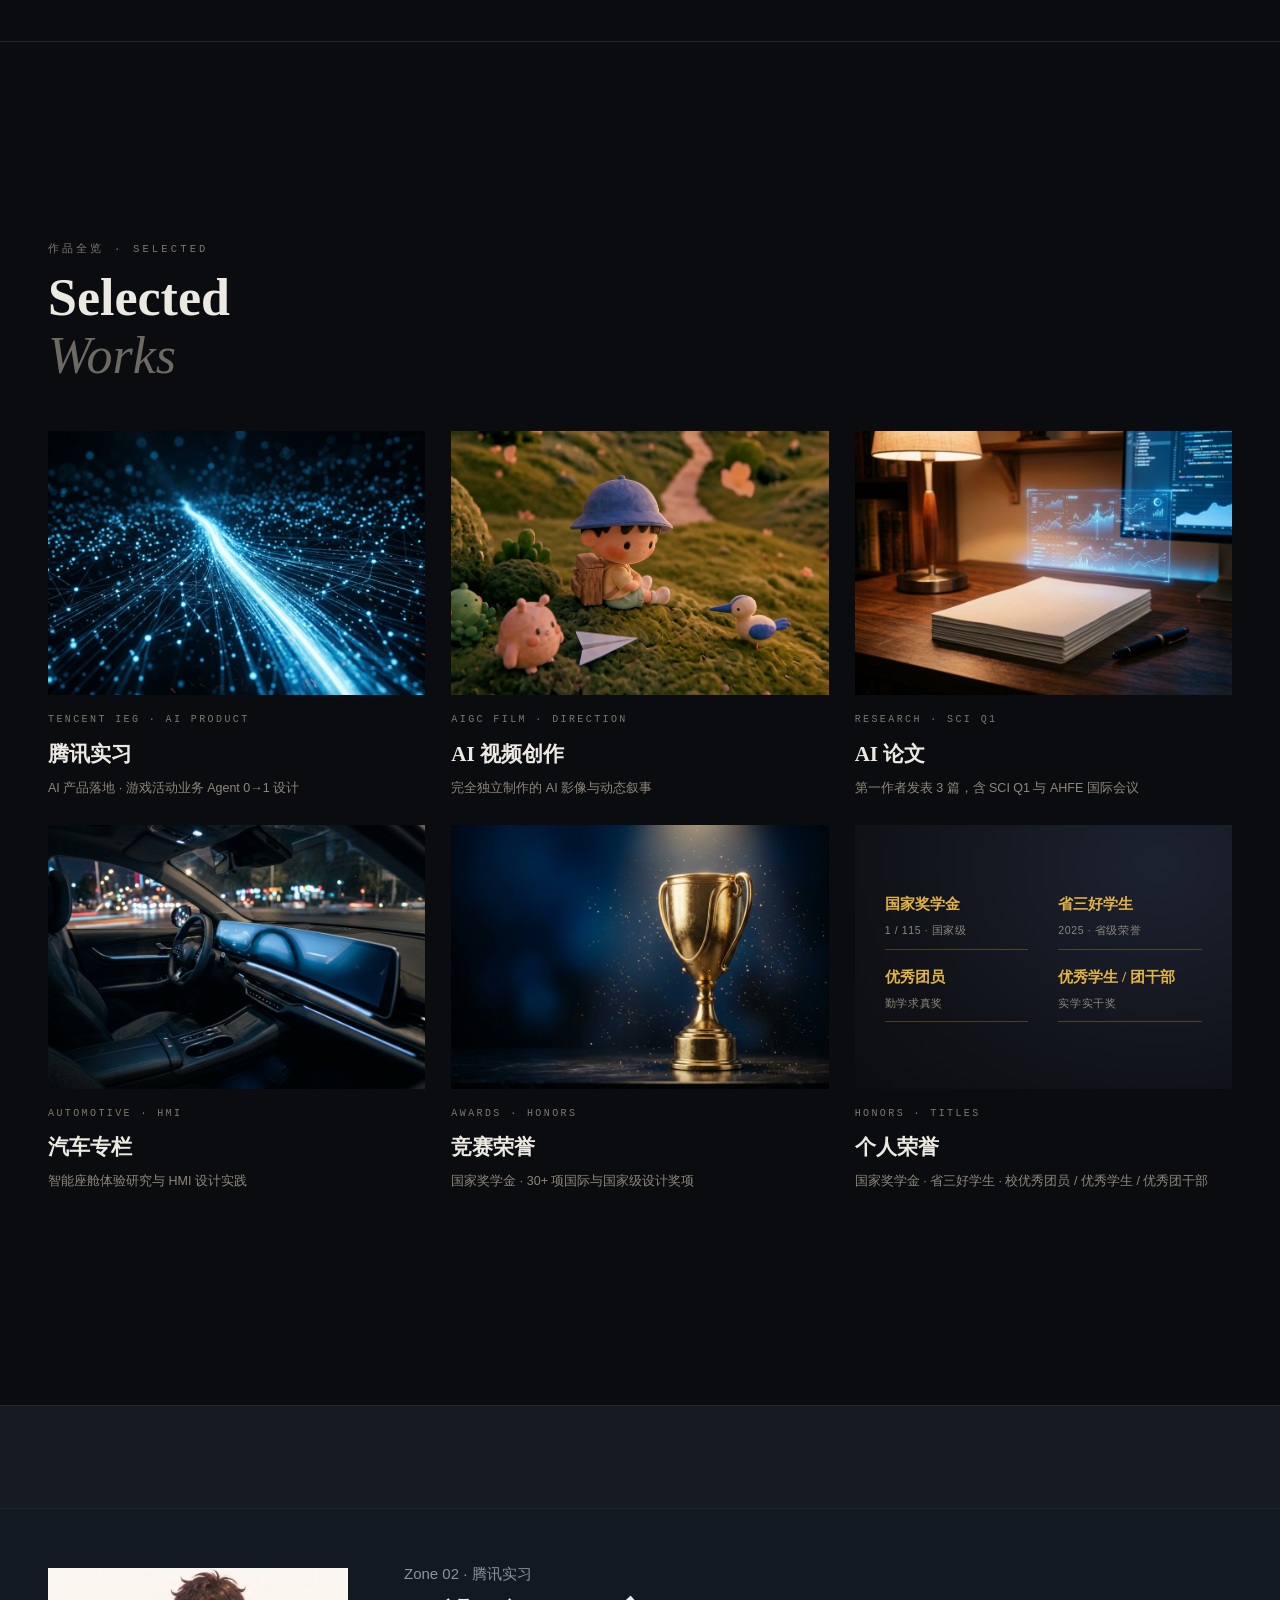
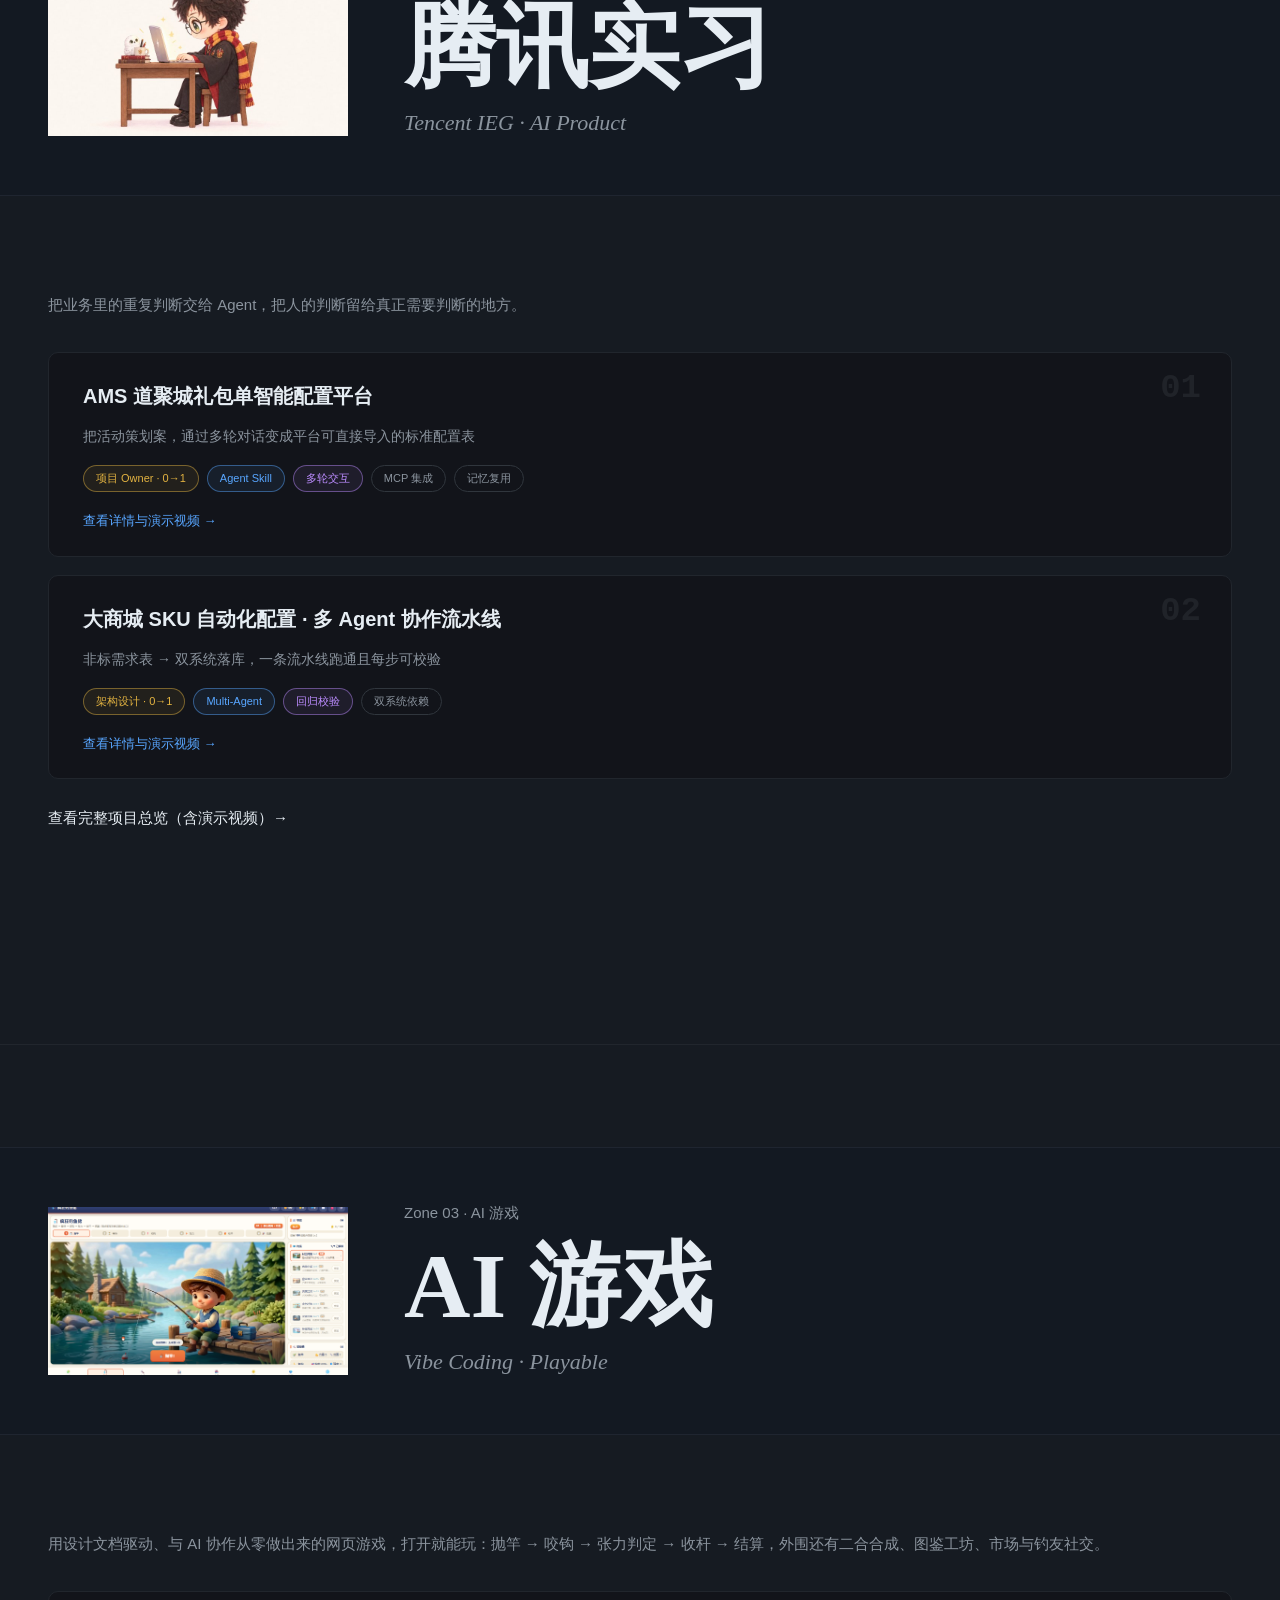
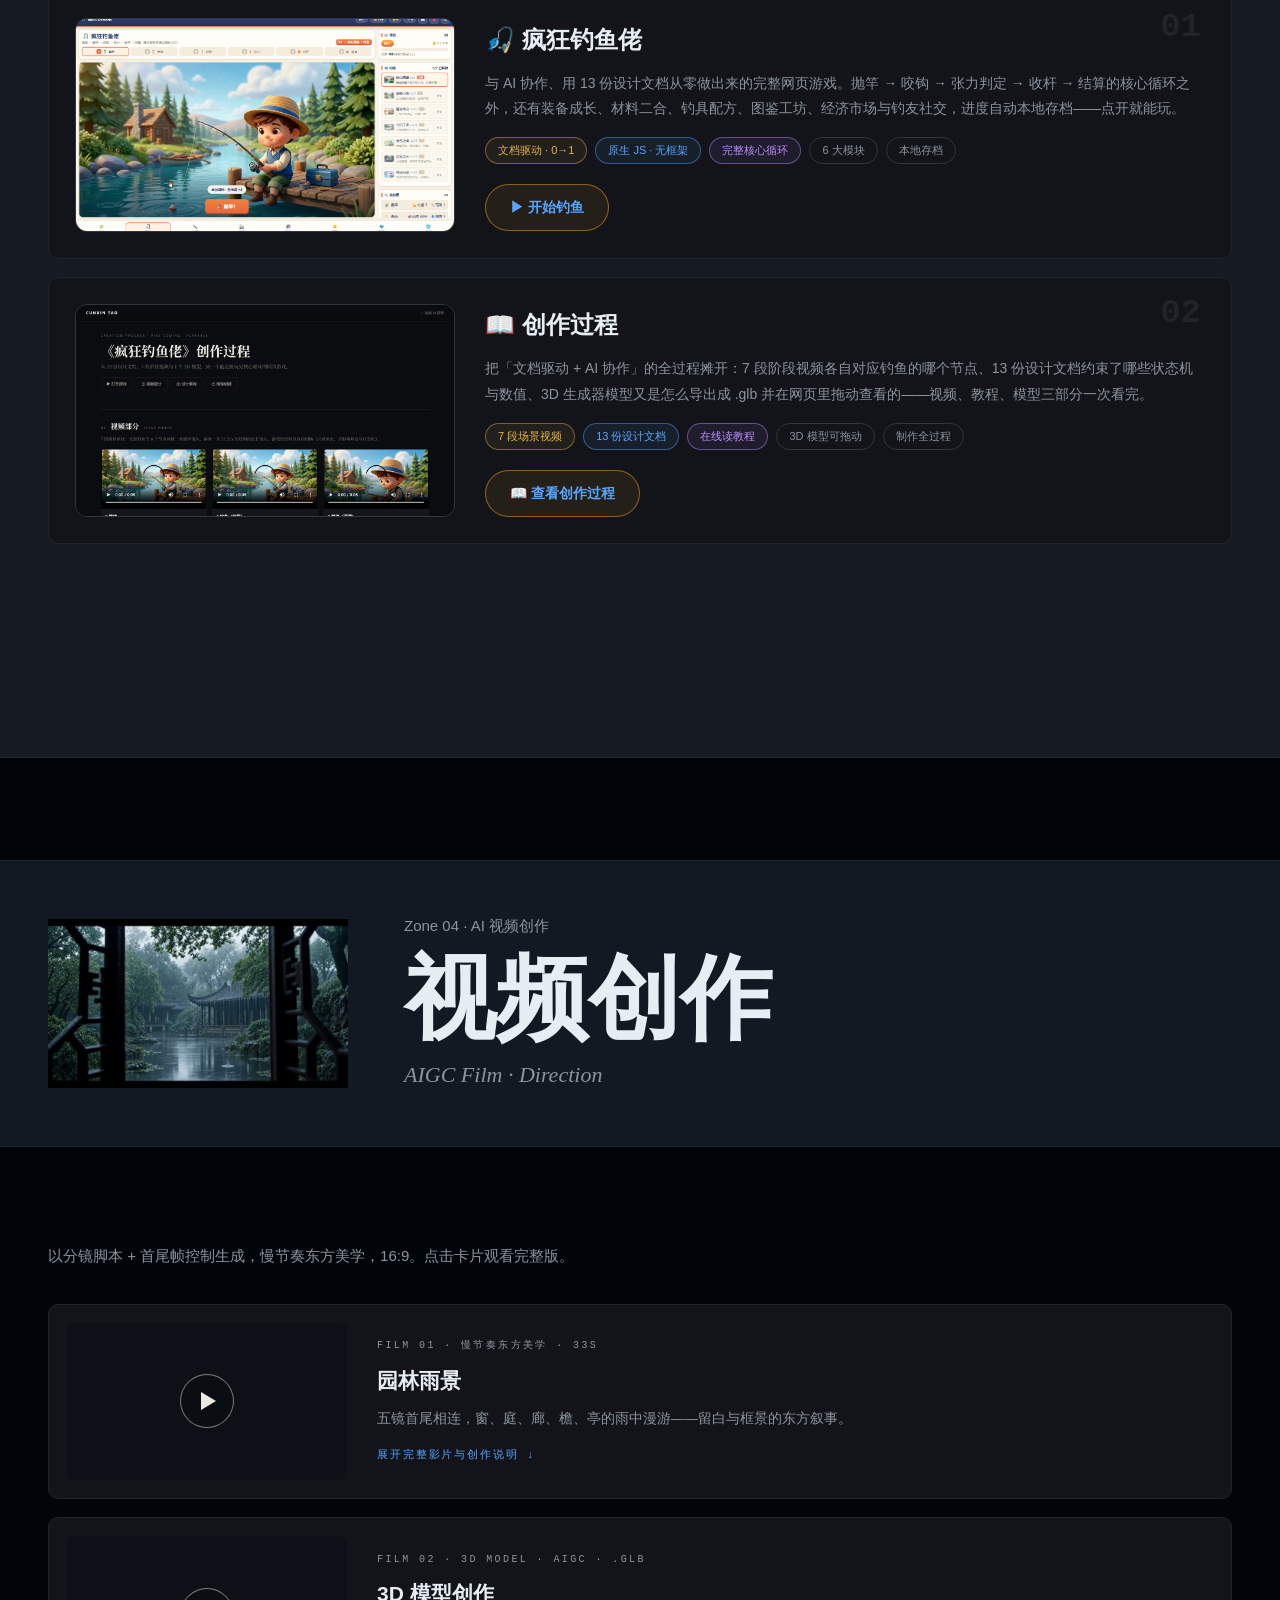
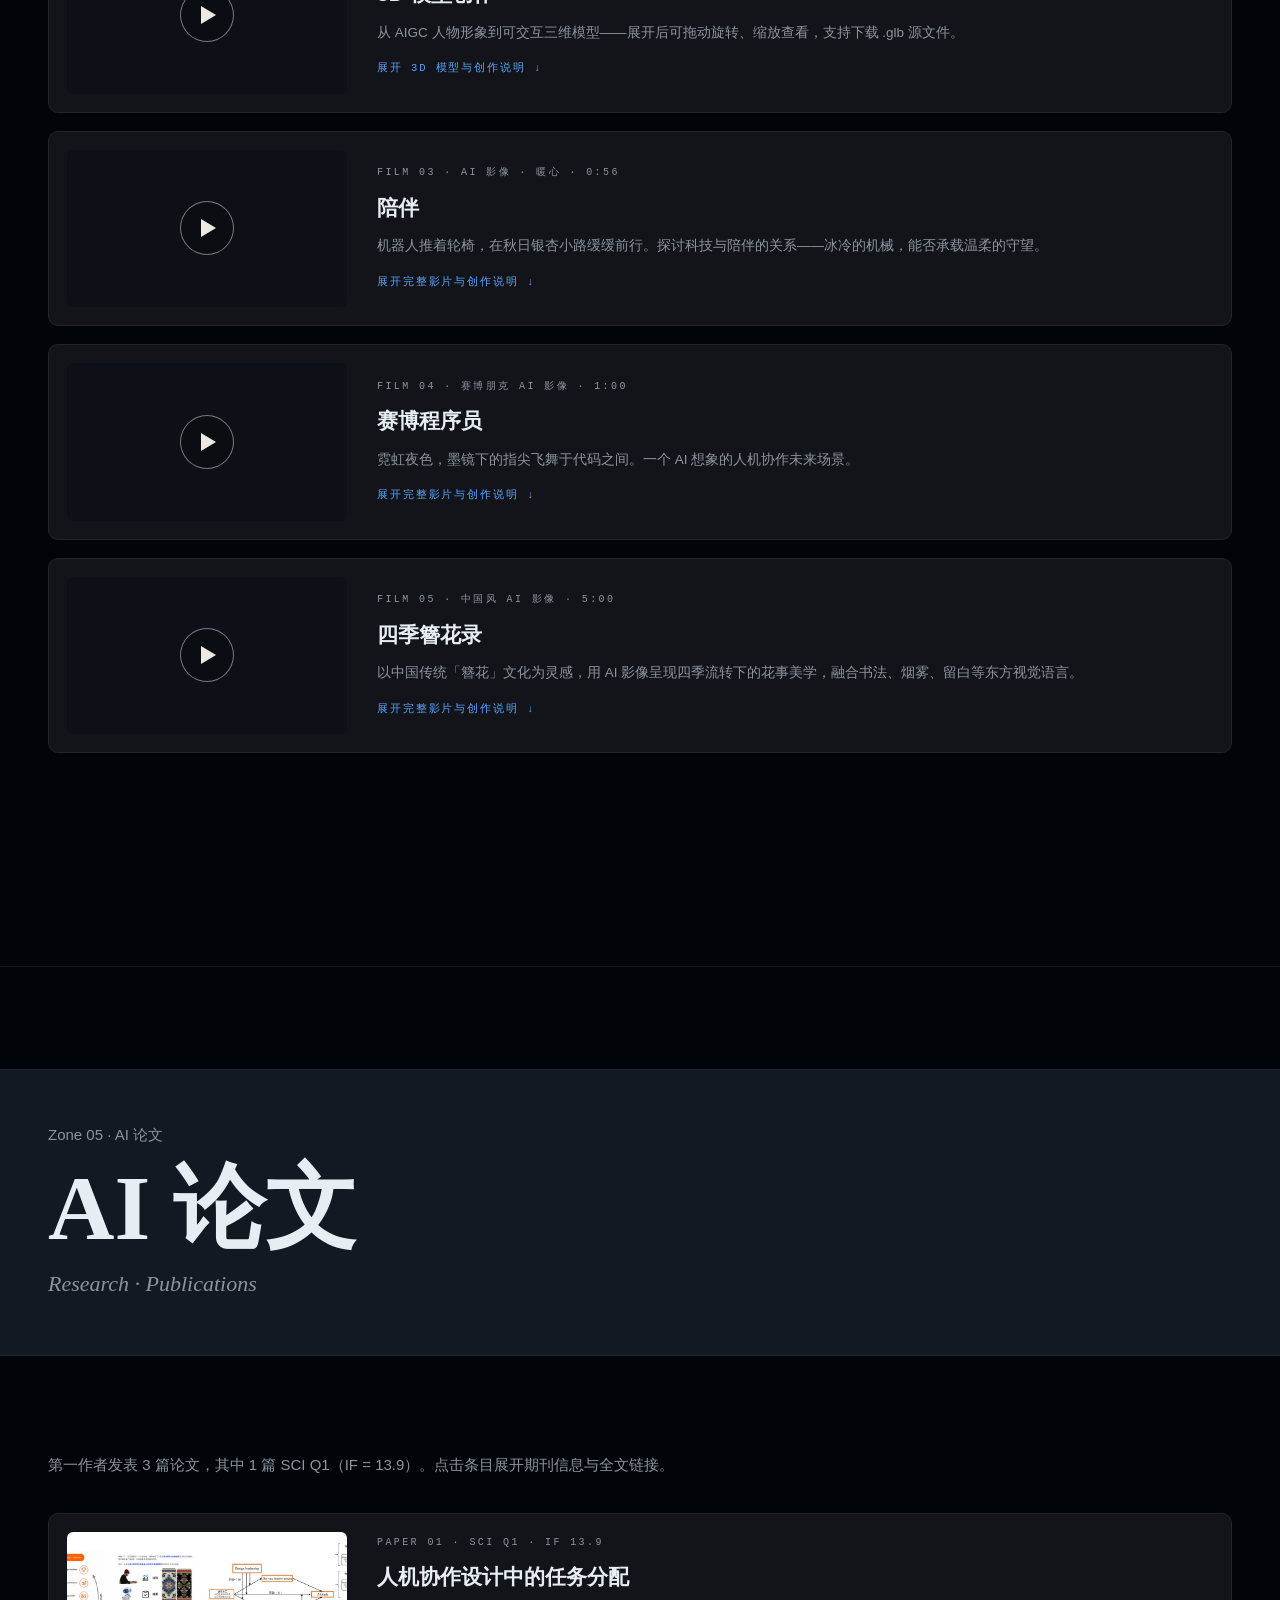
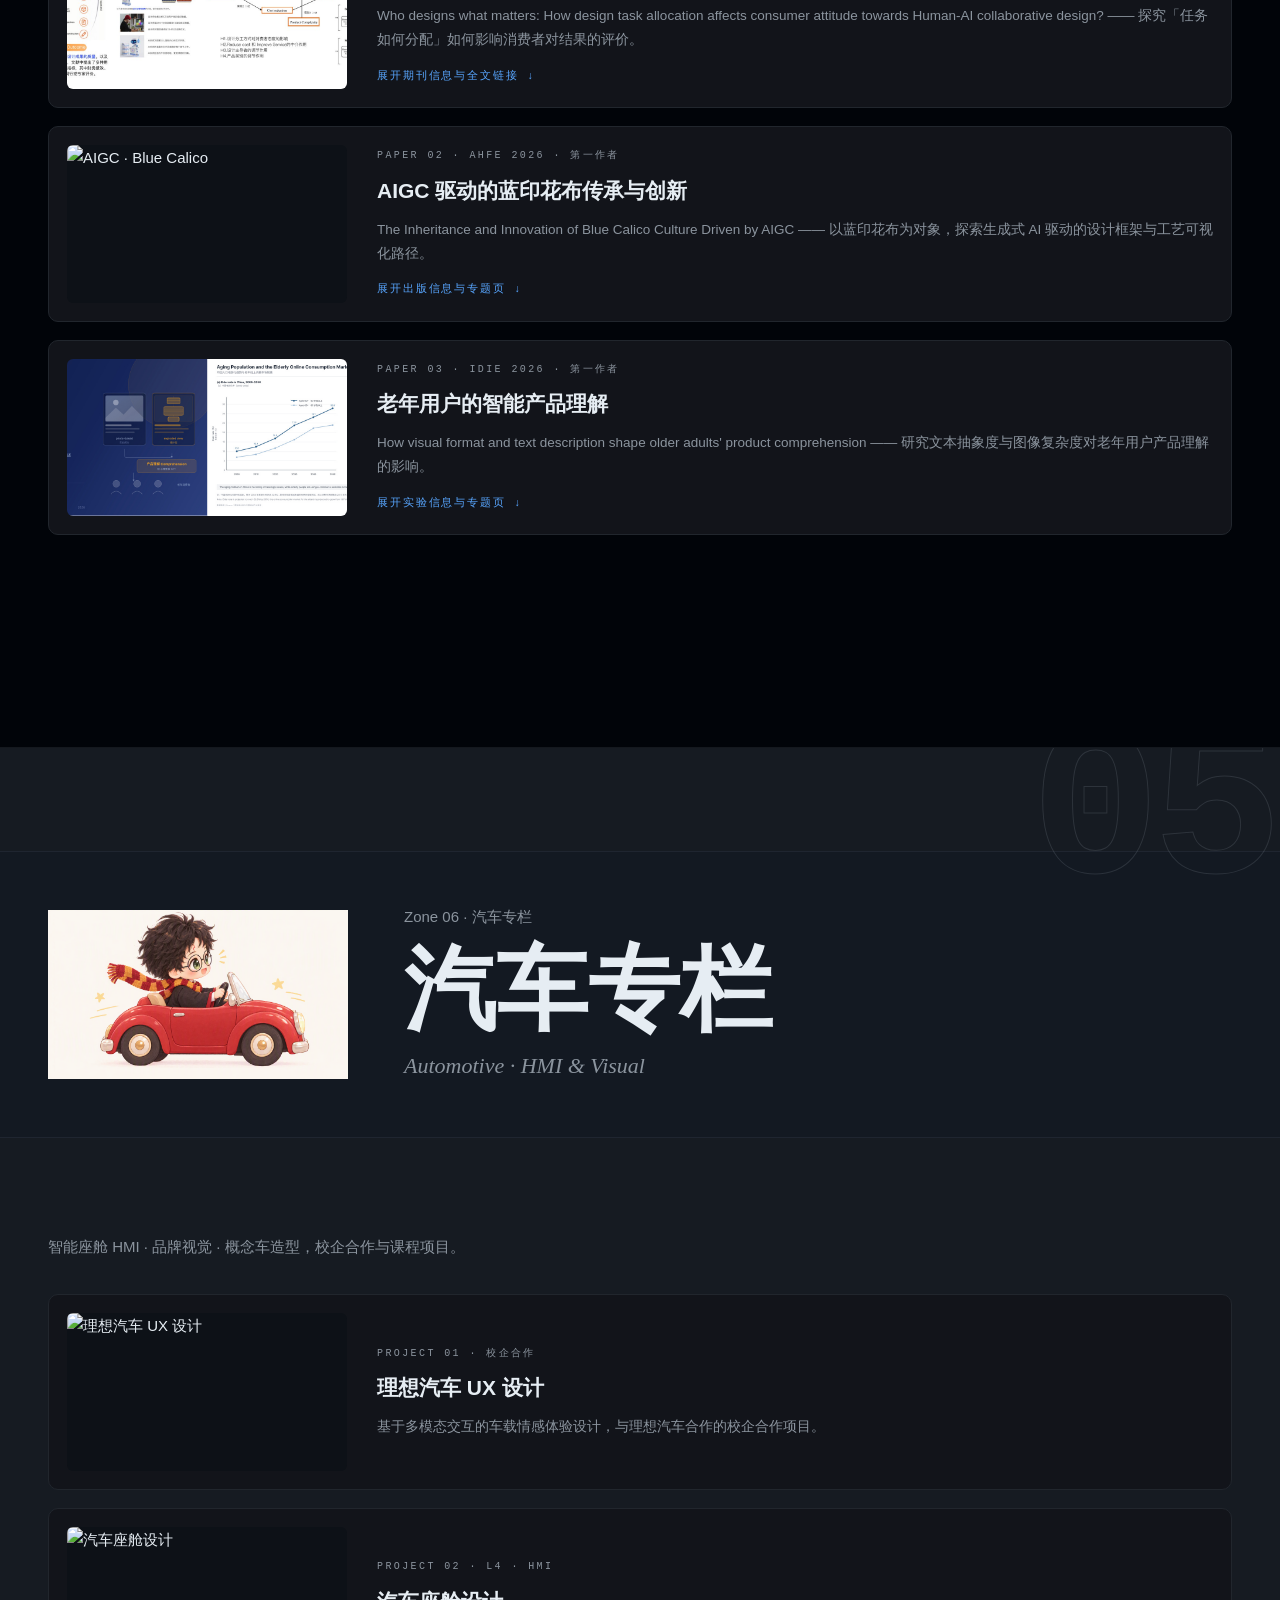
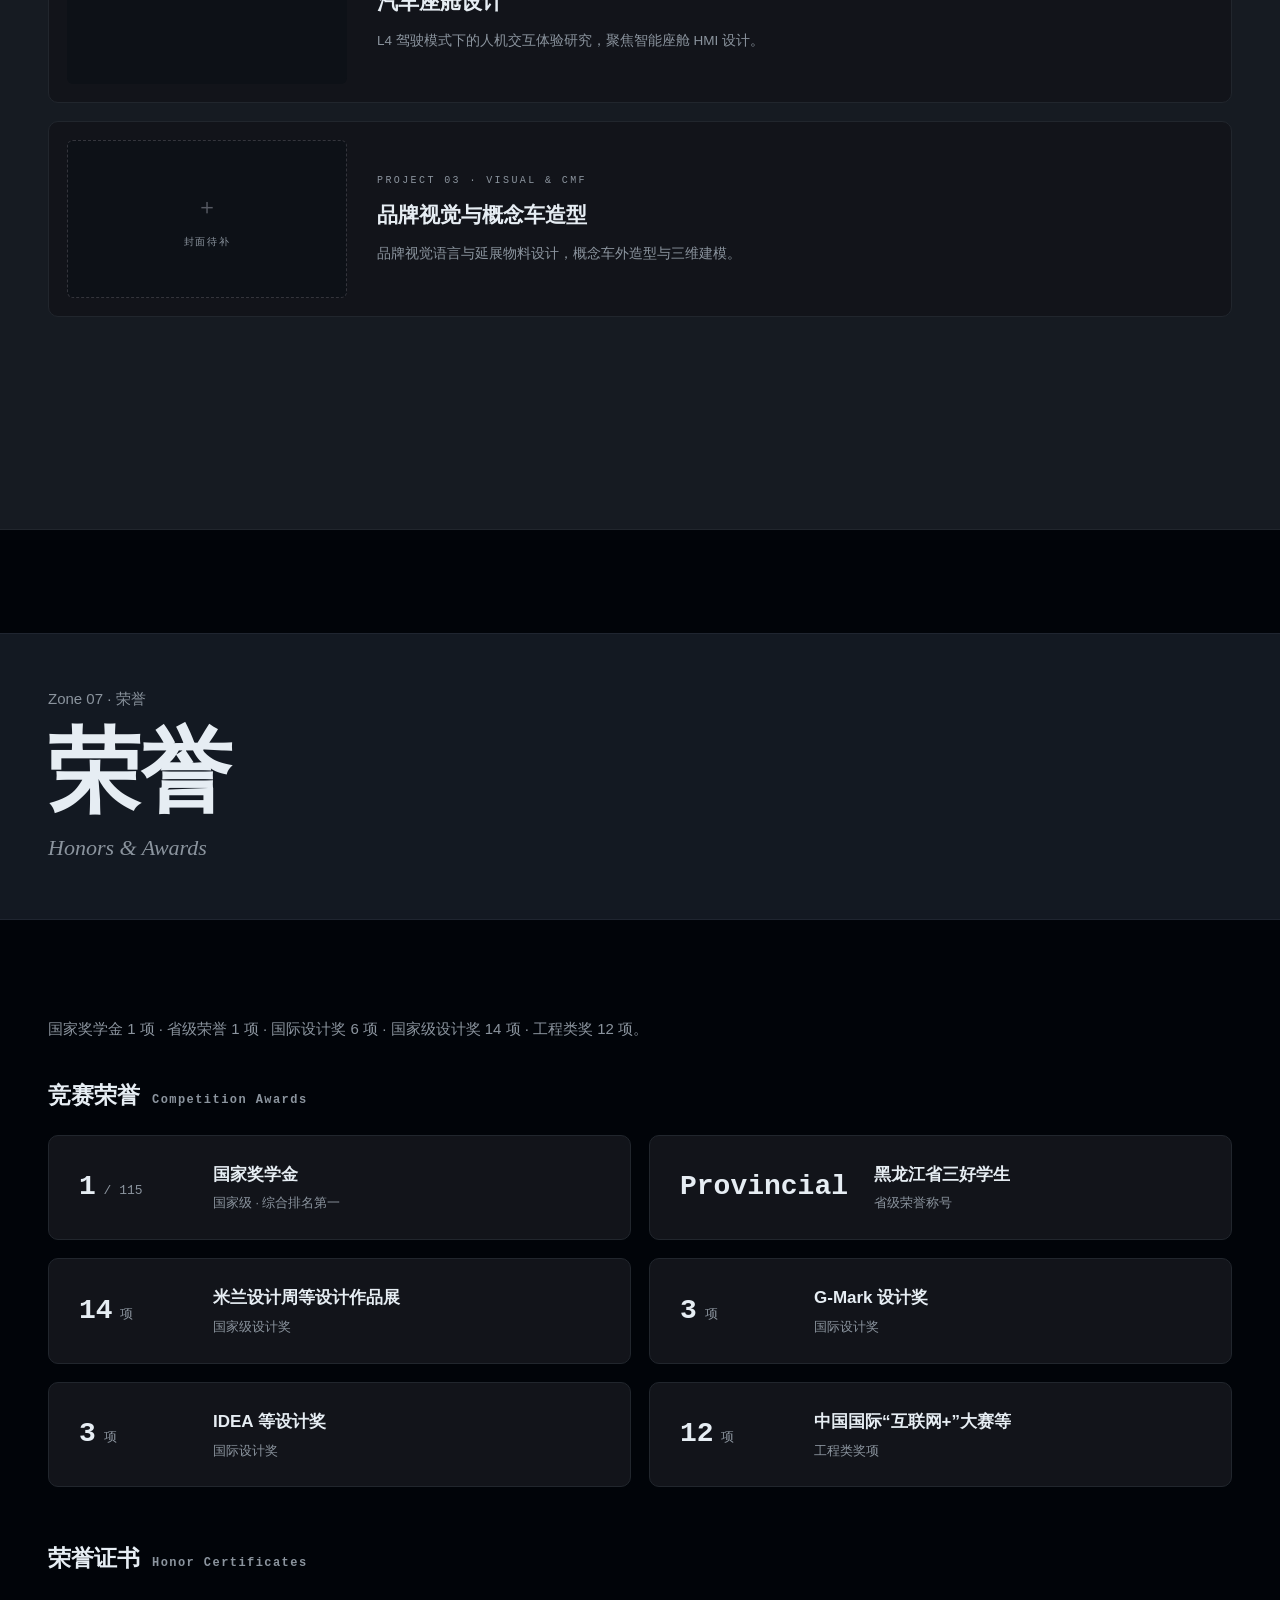
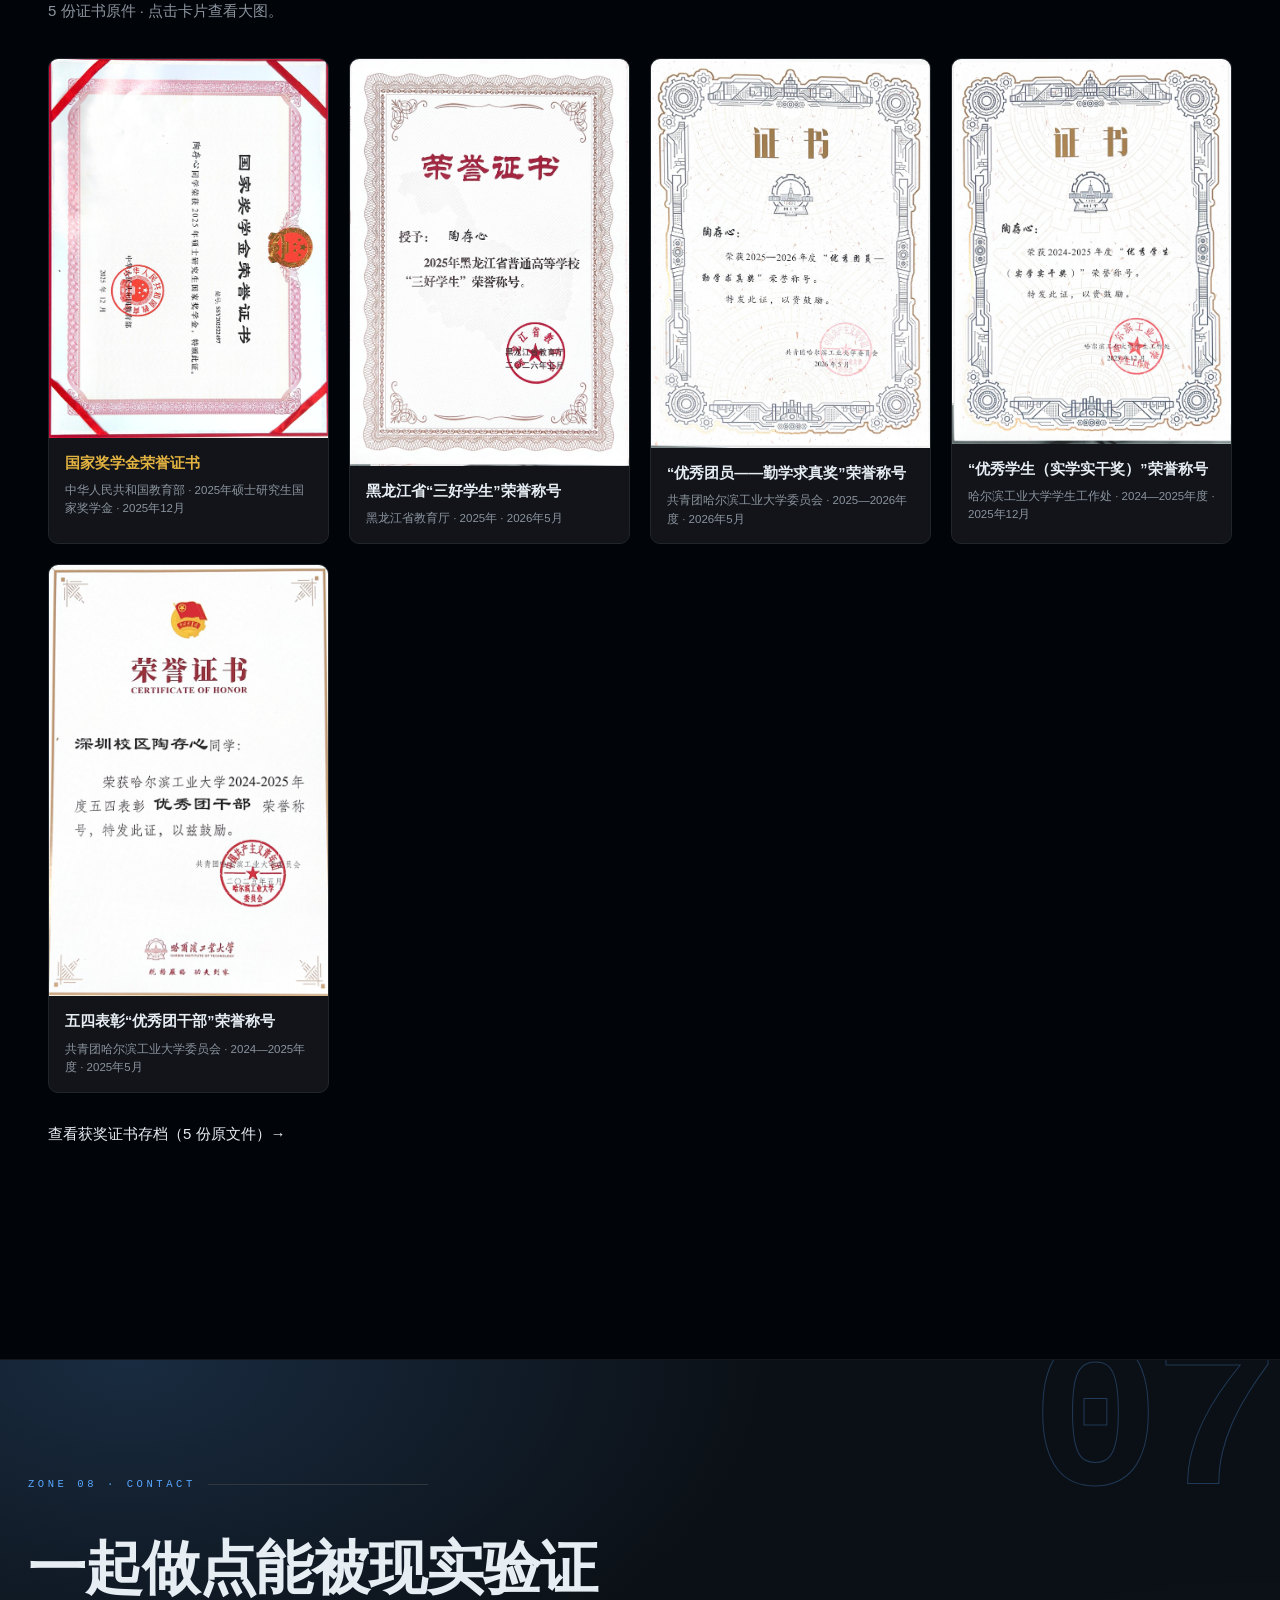
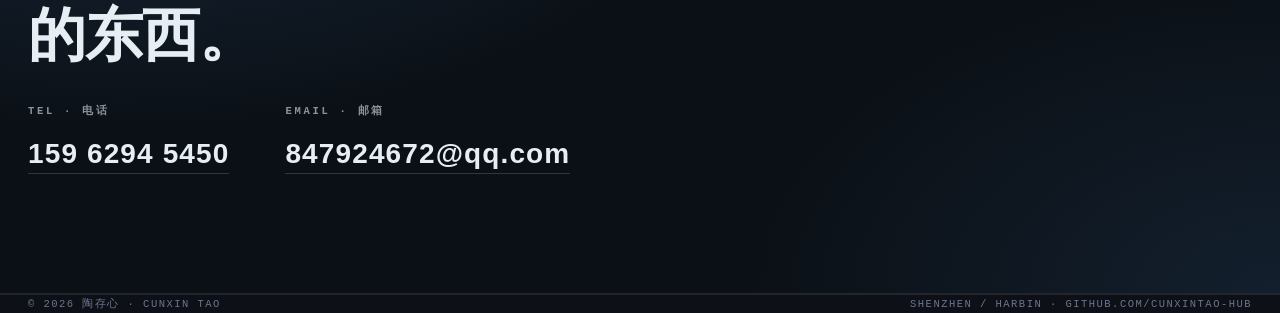
==== commit 5340ab1c: "荣誉区改版：拆分竞赛荣誉与荣誉证书两部分，证书卡片点击放大" ====
--- a/index.html
+++ b/index.html
@@ -540,6 +540,18 @@
     font-size: clamp(16px, 2vw, 22px); color: var(--muted); margin-top: 8px; }
   .zn-bimg { width: 300px; aspect-ratio: 16/9; object-fit: cover; display: block; flex-shrink: 0; }
   .zn-lede { color: var(--muted); font-size: 15px; margin-bottom: 34px; }
+  .sub-h { font-family: "Noto Serif SC","Songti SC","SimSun",serif; font-size: 23px; font-weight: 700; color: var(--text); margin: 6px 0 18px; }
+  .sub-h em { font-family: var(--mono); font-size: 12px; font-style: normal; color: var(--muted); margin-left: 12px; letter-spacing: .12em; }
+  .cert-grid { display: grid; grid-template-columns: repeat(auto-fit, minmax(260px, 1fr)); gap: 20px; }
+  .cert-card { background: #12141a; border: 1px solid var(--line); border-radius: 10px; overflow: hidden; cursor: zoom-in; transition: border-color .25s var(--ease), transform .25s var(--ease); }
+  .cert-card:hover { border-color: #e3b341; transform: translateY(-3px); }
+  .cert-card img { width: 100%; display: block; }
+  .cert-card .cc { padding: 13px 16px 15px; }
+  .cert-card .cc b { display: block; font-size: 14.5px; color: var(--text); }
+  .cert-card .cc b.gld { color: #e3b341; }
+  .cert-card .cc span { display: block; font-size: 11.5px; color: var(--muted); margin-top: 5px; line-height: 1.6; }
+  #lightbox { display: none; position: fixed; inset: 0; background: rgba(0,0,0,.9); z-index: 999; align-items: center; justify-content: center; cursor: zoom-out; }
+  #lightbox img { max-width: 92vw; max-height: 92vh; border-radius: 6px; box-shadow: 0 10px 60px rgba(0,0,0,.6); }
   .honor-grid { display: grid; grid-template-columns: repeat(2, 1fr); gap: 18px; }
   .honor-card { display: flex; align-items: center; gap: 26px;
     background: #12141a; border: 1px solid var(--line); border-radius: 10px;
@@ -652,7 +664,7 @@
       <a href="#videos">AI 视频<em>AIGC</em></a>
       <a href="#research">AI 论文<em>Papers</em></a>
       <a href="#auto">汽车专栏<em>Auto</em></a>
-      <a href="#awards">竞赛荣誉<em>Awards</em></a>
+      <a href="#awards">荣誉<em>Awards</em></a>
       <a href="#contact">联系<em>Contact</em></a>
     </div>
   </div>
@@ -1295,15 +1307,16 @@
   <div class="zn-banner">
     <div class="zn-banner-inner">
       <div>
-        <p class="zn-kicker">Zone 07 · 设计竞赛荣誉</p>
-        <h2 class="zn-btitle">竞赛荣誉</h2>
-        <p class="zn-ben">Awards &amp; Honors</p>
+        <p class="zn-kicker">Zone 07 · 荣誉</p>
+        <h2 class="zn-btitle">荣誉</h2>
+        <p class="zn-ben">Honors &amp; Awards</p>
       </div>
     </div>
   </div>
   <div class="zn-wrap">
     <p class="zn-lede">国家奖学金 1 项 · 省级荣誉 1 项 · 国际设计奖 6 项 · 国家级设计奖 14 项 · 工程类奖 12 项。</p>
 
+    <h3 class="sub-h">竞赛荣誉<em>Competition Awards</em></h3>
     <div class="honor-grid">
       <div class="honor-card">
         <div class="hn">1<span> / 115</span></div>
@@ -1349,10 +1362,50 @@
       </div>
     </div>
 
-    <p style="margin-top:32px;">
+    <h3 class="sub-h" style="margin-top:52px;">荣誉证书<em>Honor Certificates</em></h3>
+    <p class="zn-lede">5 份证书原件 · 点击卡片查看大图。</p>
+    <div class="cert-grid">
+      <div class="cert-card" data-img="assets/certs/03_guojia.jpg">
+        <img src="assets/certs/03_guojia.jpg" alt="国家奖学金荣誉证书" loading="lazy">
+        <div class="cc"><b class="gld">国家奖学金荣誉证书</b><span>中华人民共和国教育部 · 2025年硕士研究生国家奖学金 · 2025年12月</span></div>
+      </div>
+      <div class="cert-card" data-img="assets/certs/01_sansan.jpg">
+        <img src="assets/certs/01_sansan.jpg" alt="黑龙江省三好学生荣誉证书" loading="lazy">
+        <div class="cc"><b>黑龙江省“三好学生”荣誉称号</b><span>黑龙江省教育厅 · 2025年 · 2026年5月</span></div>
+      </div>
+      <div class="cert-card" data-img="assets/certs/02_tuanyuan.jpg">
+        <img src="assets/certs/02_tuanyuan.jpg" alt="优秀团员——勤学求真奖荣誉证书" loading="lazy">
+        <div class="cc"><b>“优秀团员——勤学求真奖”荣誉称号</b><span>共青团哈尔滨工业大学委员会 · 2025—2026年度 · 2026年5月</span></div>
+      </div>
+      <div class="cert-card" data-img="assets/certs/04_xuesheng.jpg">
+        <img src="assets/certs/04_xuesheng.jpg" alt="优秀学生（实学实干奖）荣誉证书" loading="lazy">
+        <div class="cc"><b>“优秀学生（实学实干奖）”荣誉称号</b><span>哈尔滨工业大学学生工作处 · 2024—2025年度 · 2025年12月</span></div>
+      </div>
+      <div class="cert-card" data-img="assets/certs/05_tuagan.jpg">
+        <img src="assets/certs/05_tuagan.jpg" alt="五四表彰优秀团干部荣誉证书" loading="lazy">
+        <div class="cc"><b>五四表彰“优秀团干部”荣誉称号</b><span>共青团哈尔滨工业大学委员会 · 2024—2025年度 · 2025年5月</span></div>
+      </div>
+    </div>
+    <p style="margin-top:28px;">
       <a class="lnk" style="margin-top:0" href="https://cunxintao-hub.github.io/certificates/">查看获奖证书存档（5 份原文件）→</a>
     </p>
   </div>
+  <div id="lightbox"><img src="" alt="证书大图"></div>
+  <script>
+    document.querySelectorAll('.cert-card').forEach(function (card) {
+      card.addEventListener('click', function () {
+        var lb = document.getElementById('lightbox');
+        lb.querySelector('img').src = this.dataset.img;
+        lb.style.display = 'flex';
+      });
+    });
+    document.getElementById('lightbox').addEventListener('click', function () {
+      this.style.display = 'none';
+    });
+    document.addEventListener('keydown', function (e) {
+      if (e.key === 'Escape') document.getElementById('lightbox').style.display = 'none';
+    });
+  </script>
 </section>
 
 <!-- ============ 联系 ============ -->
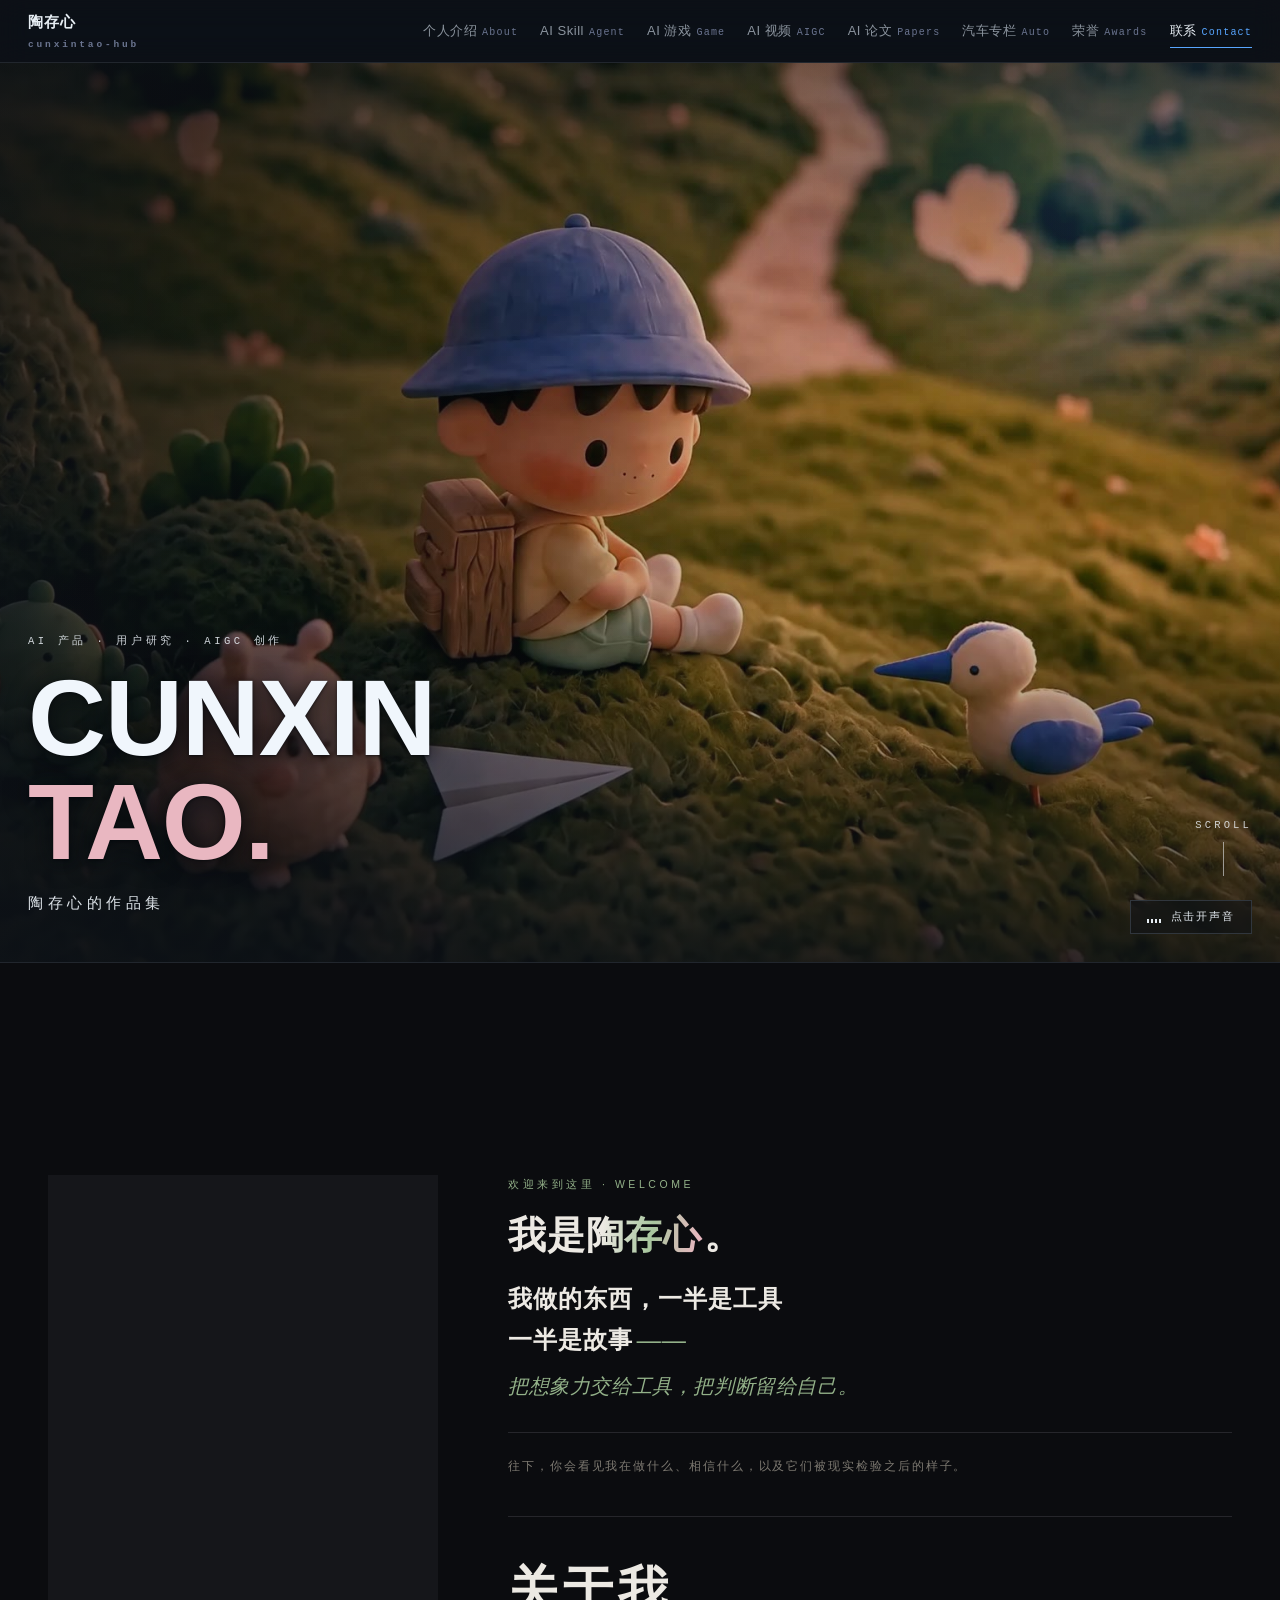
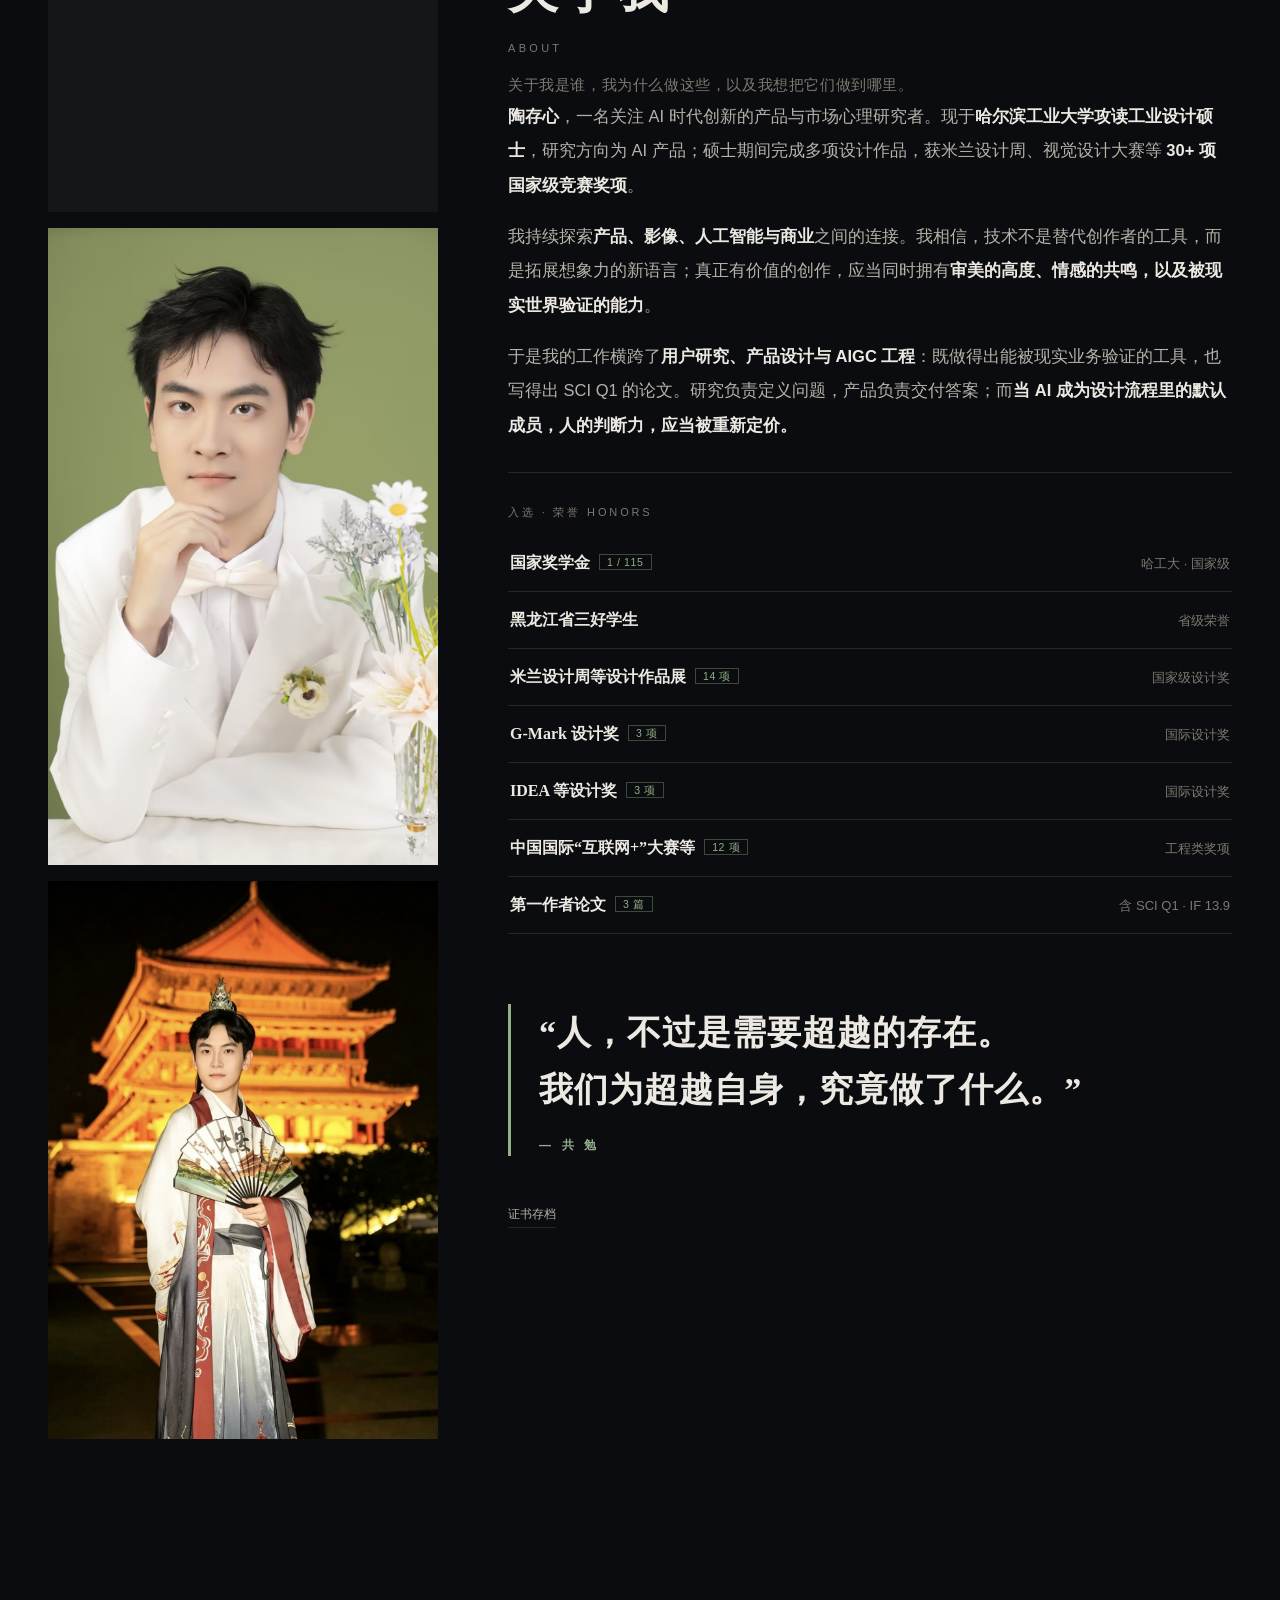
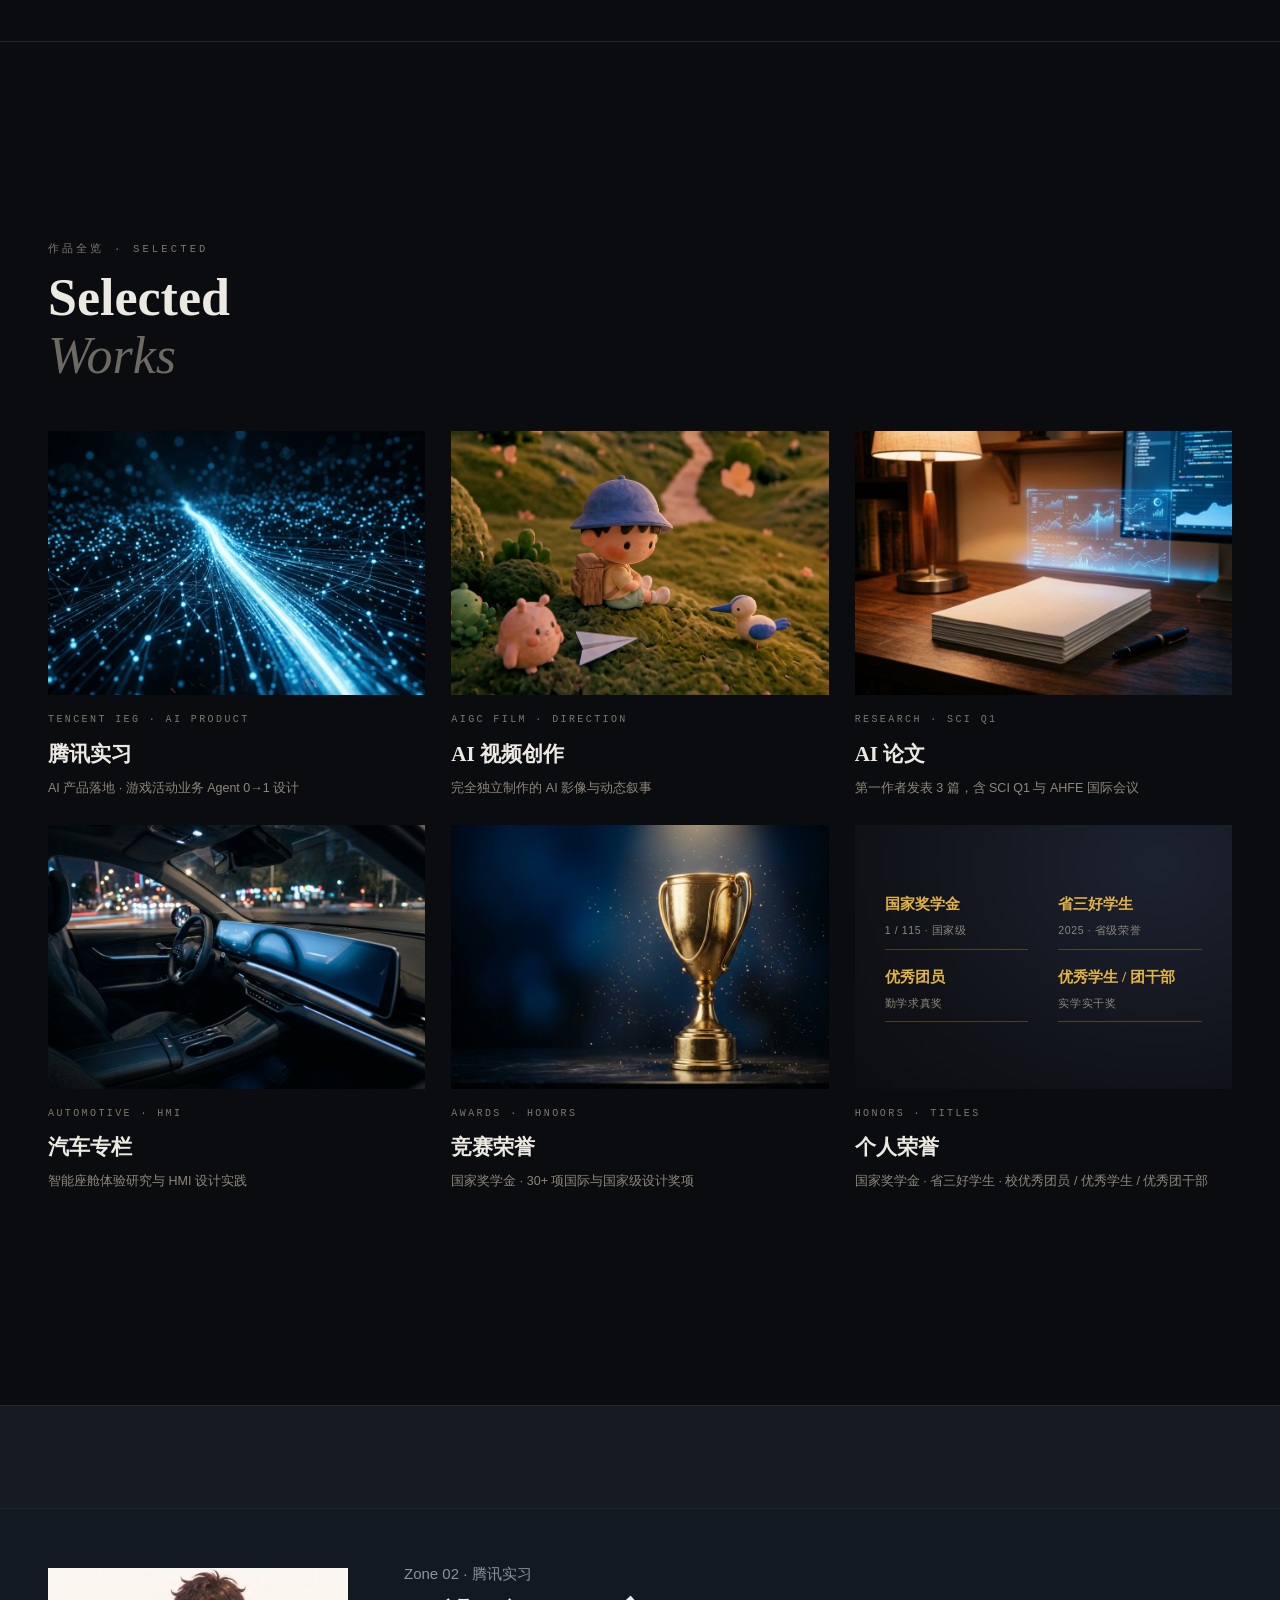
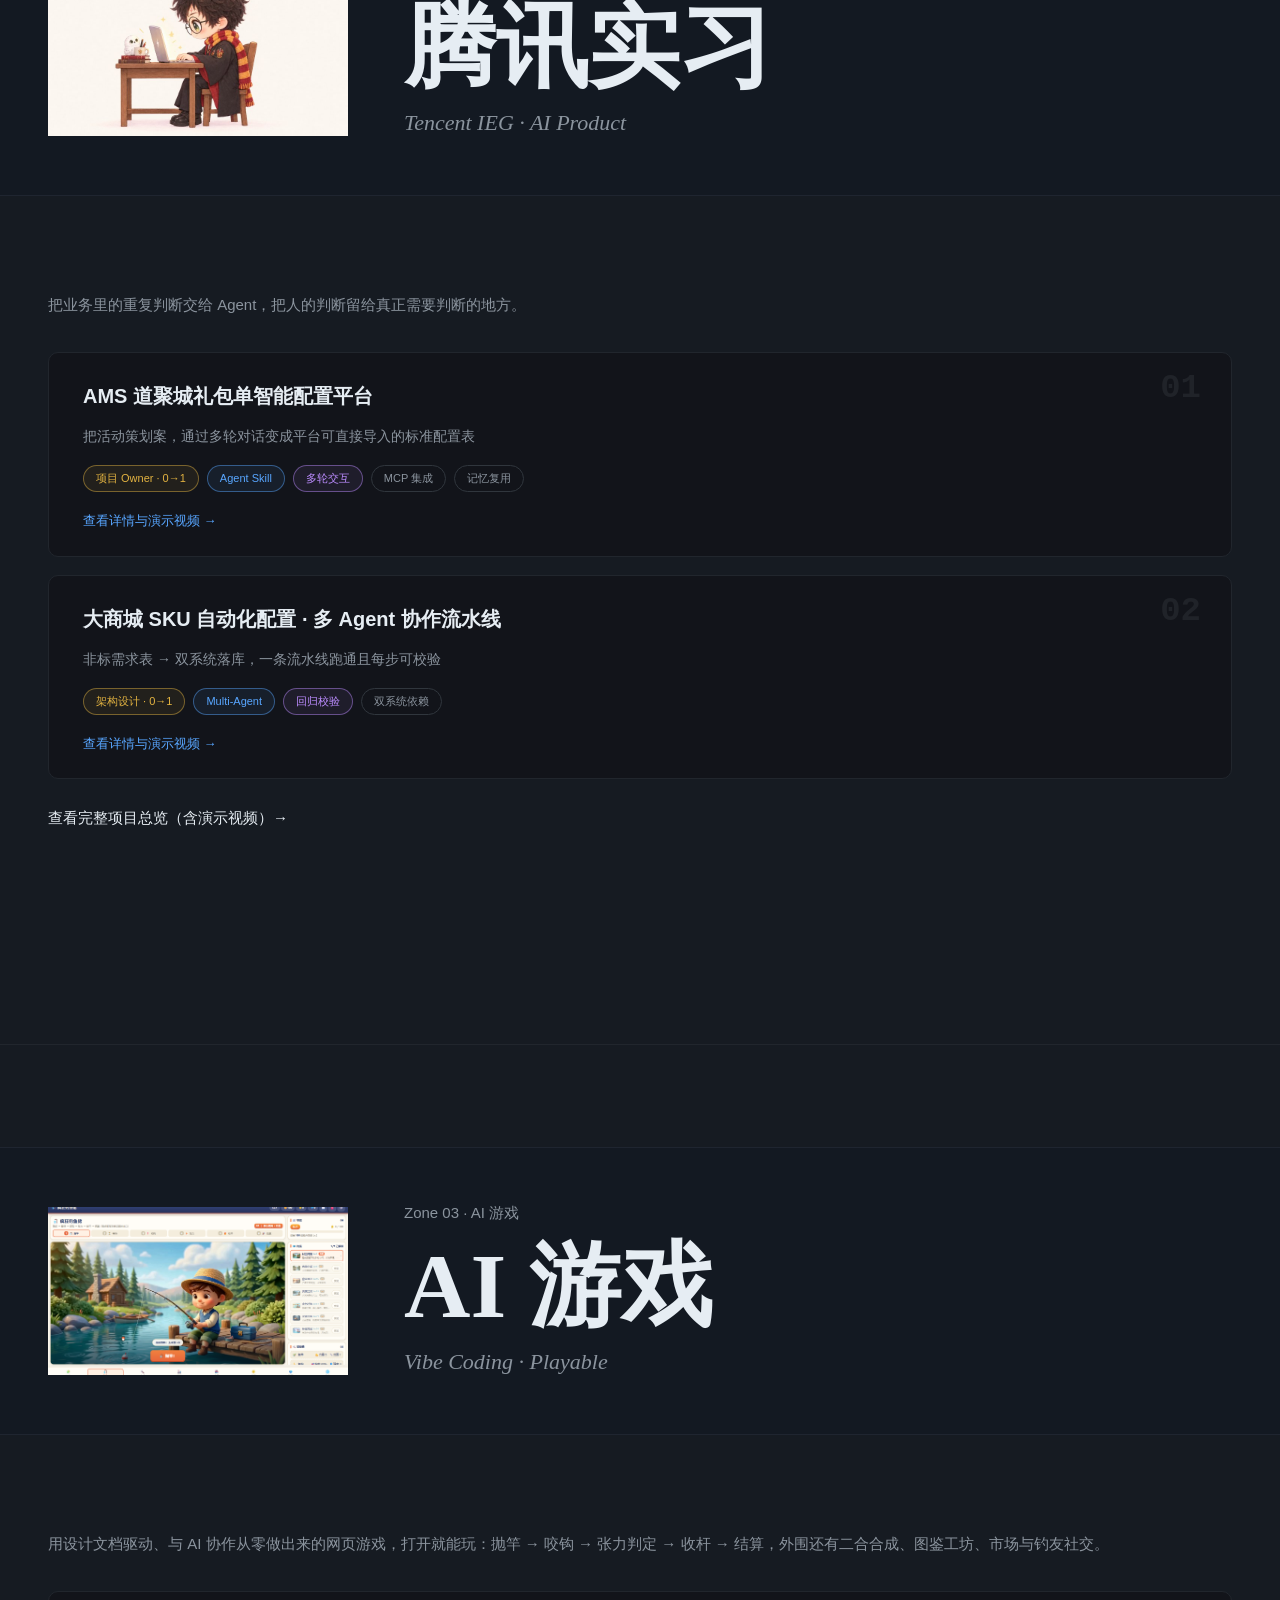
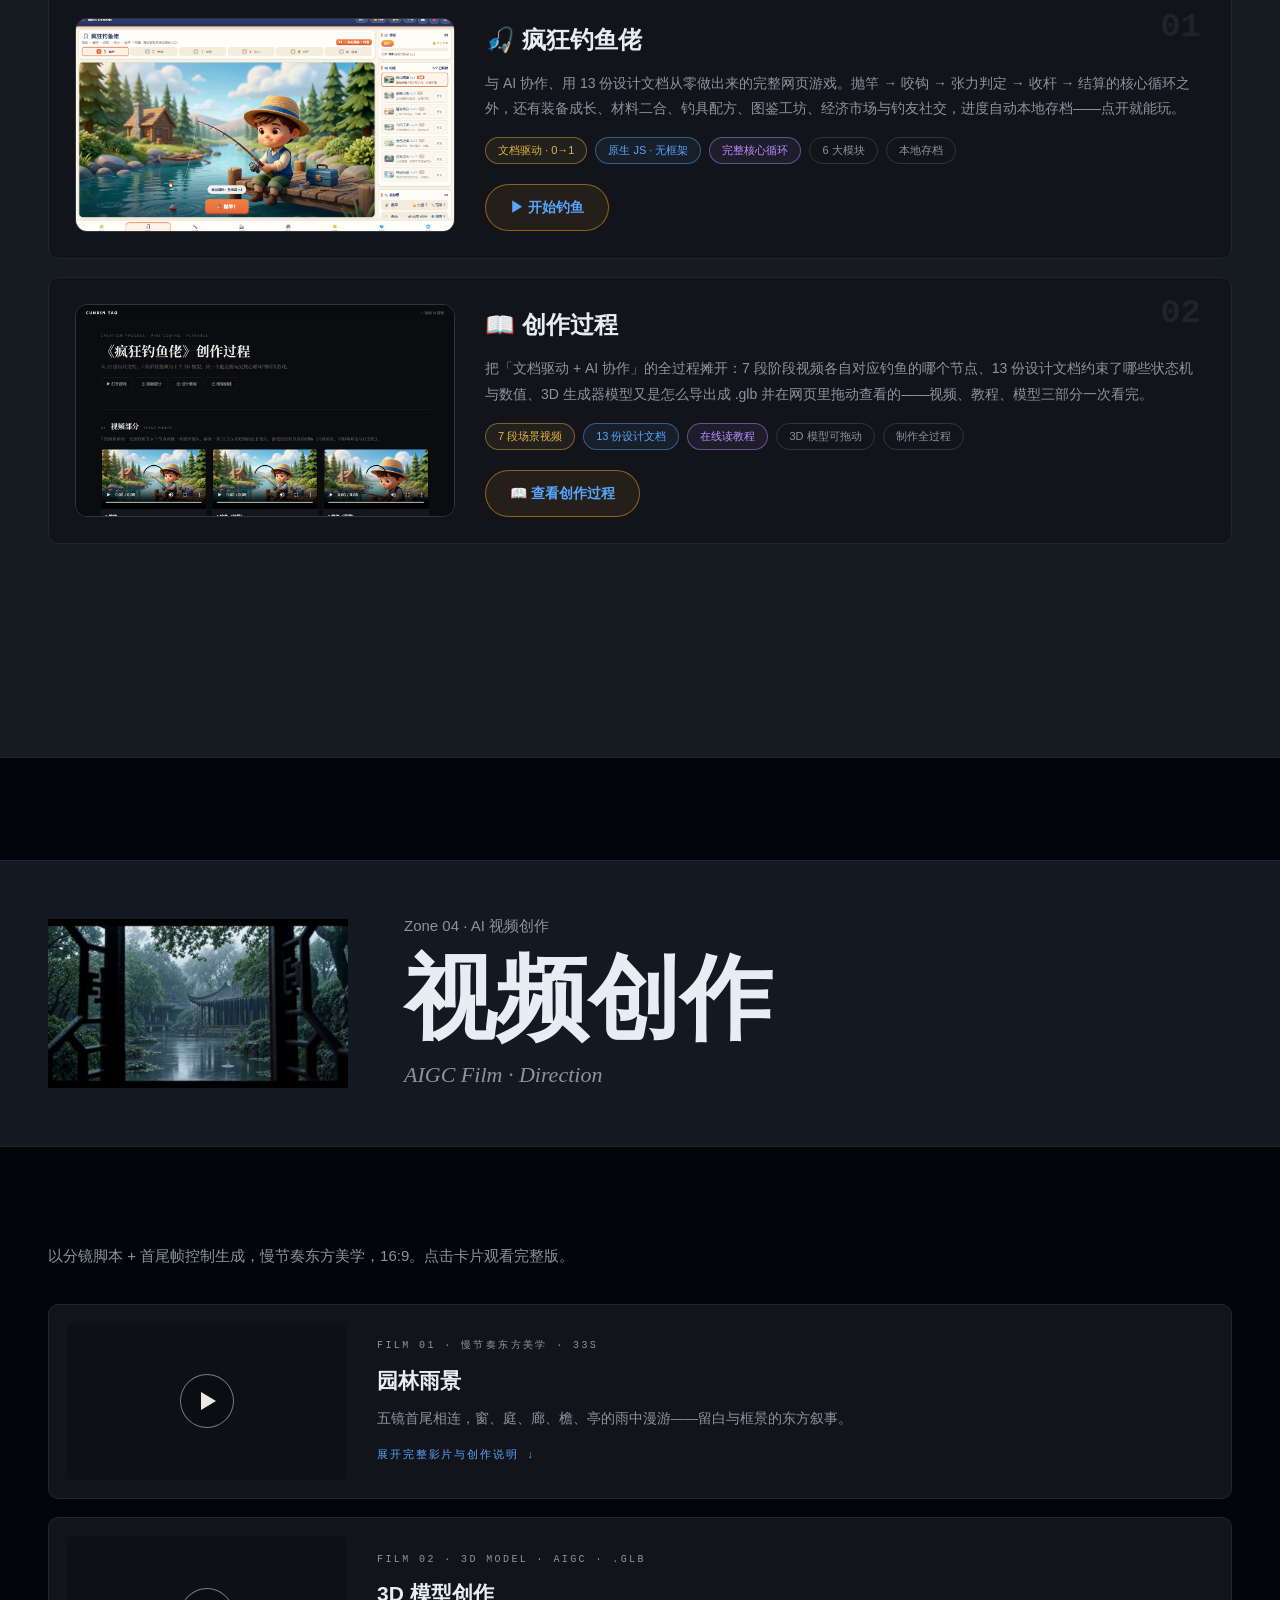
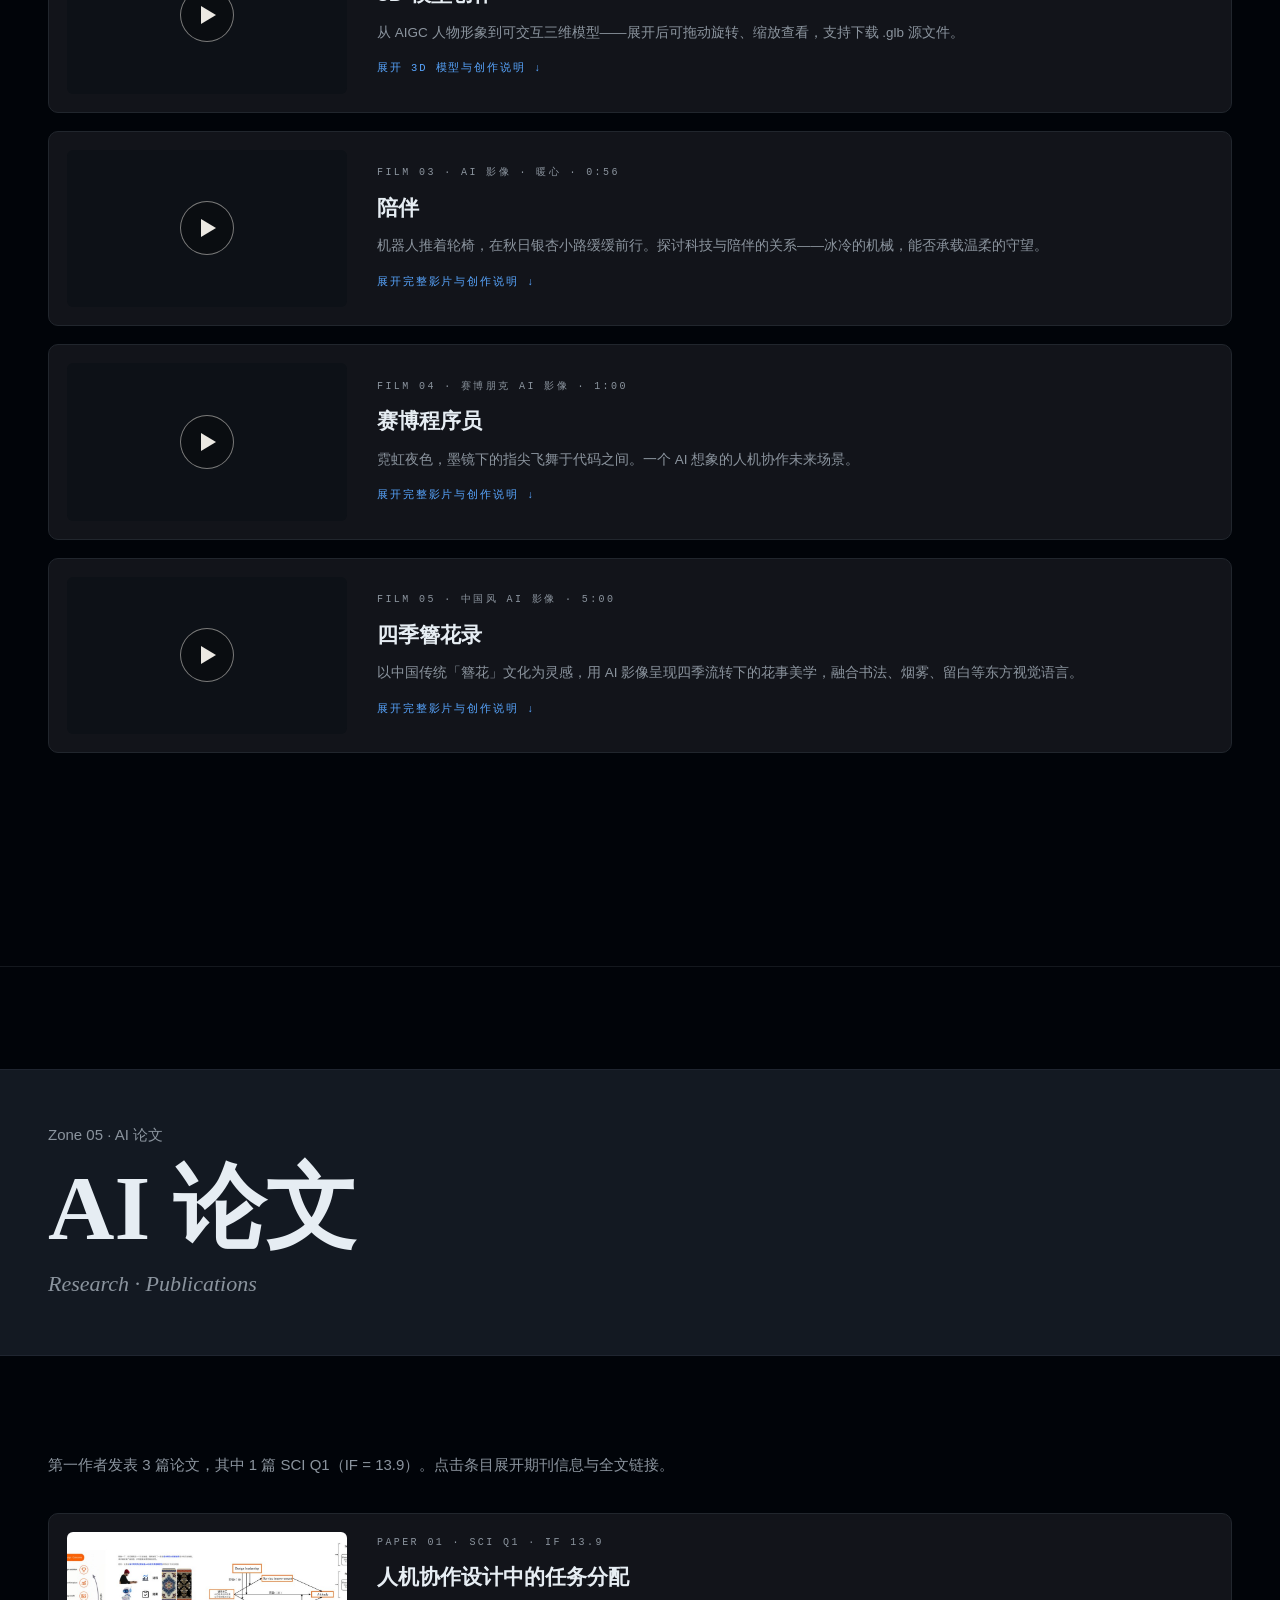
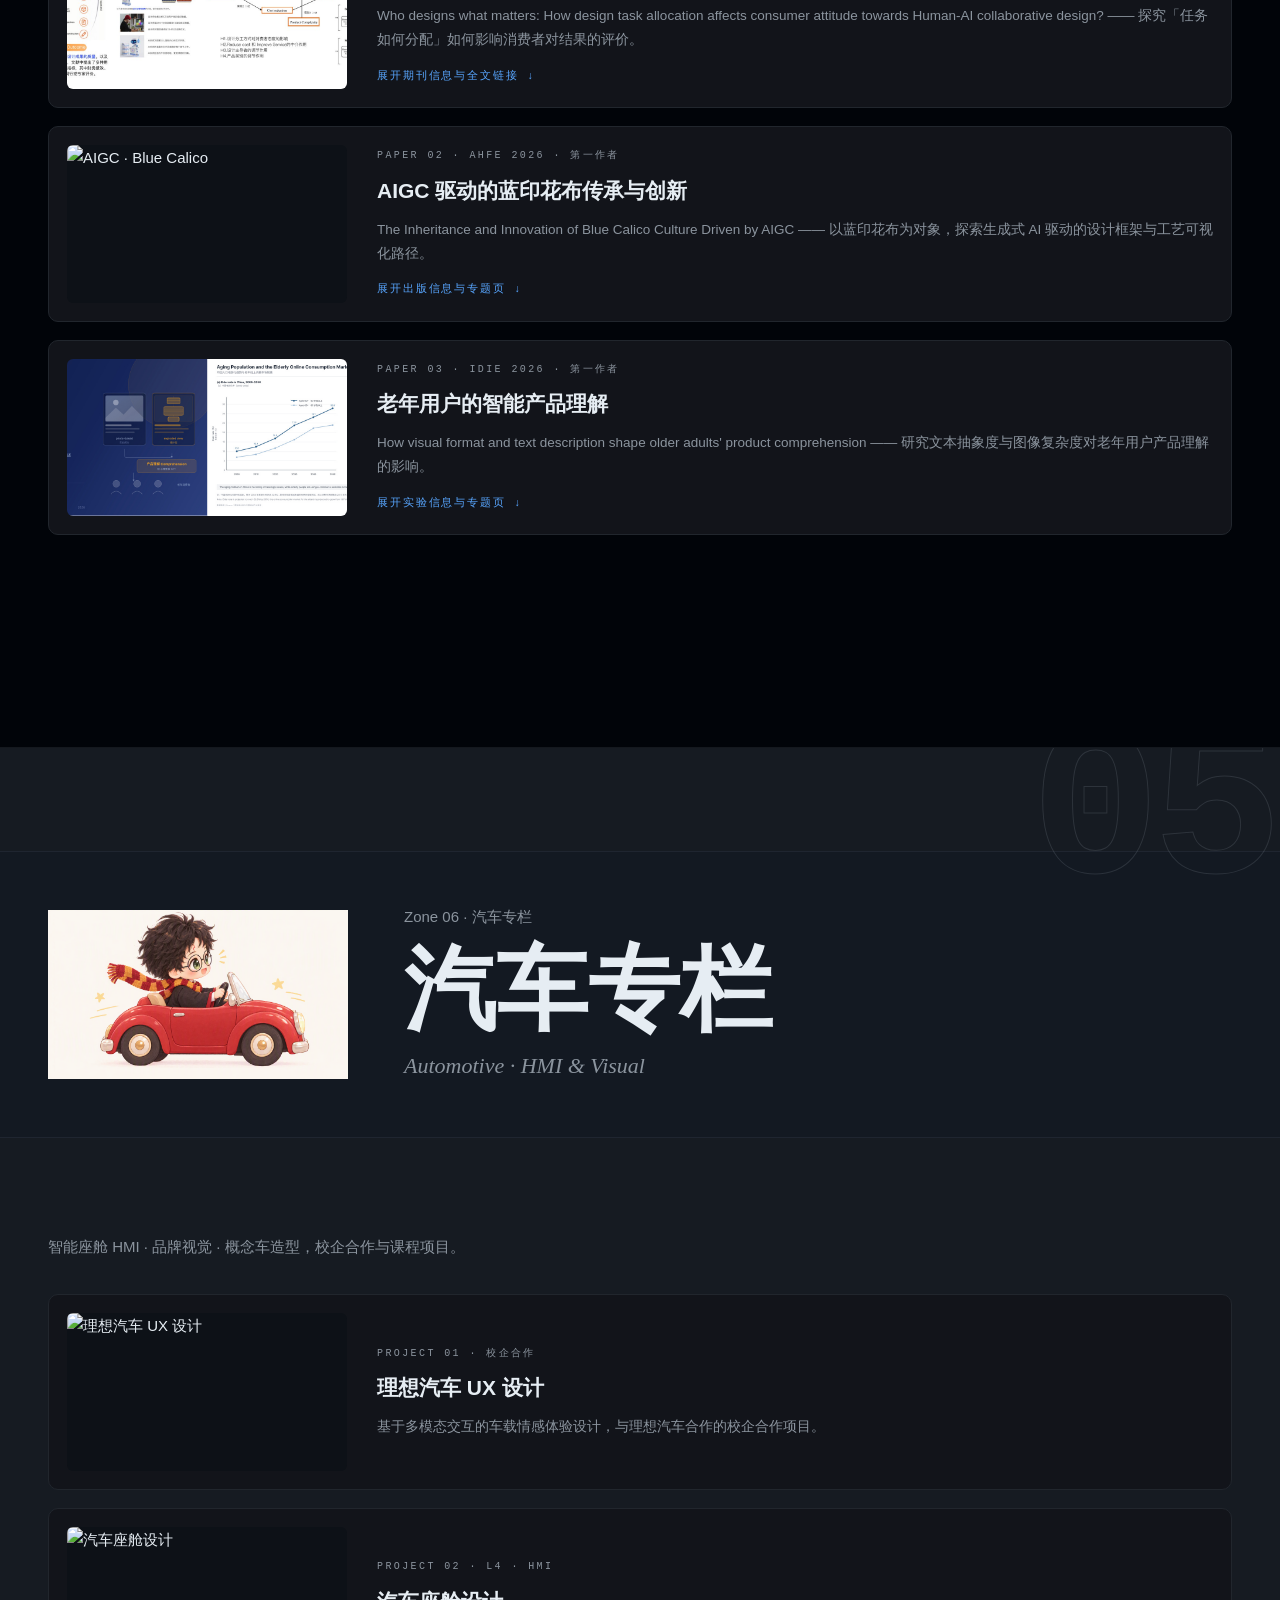
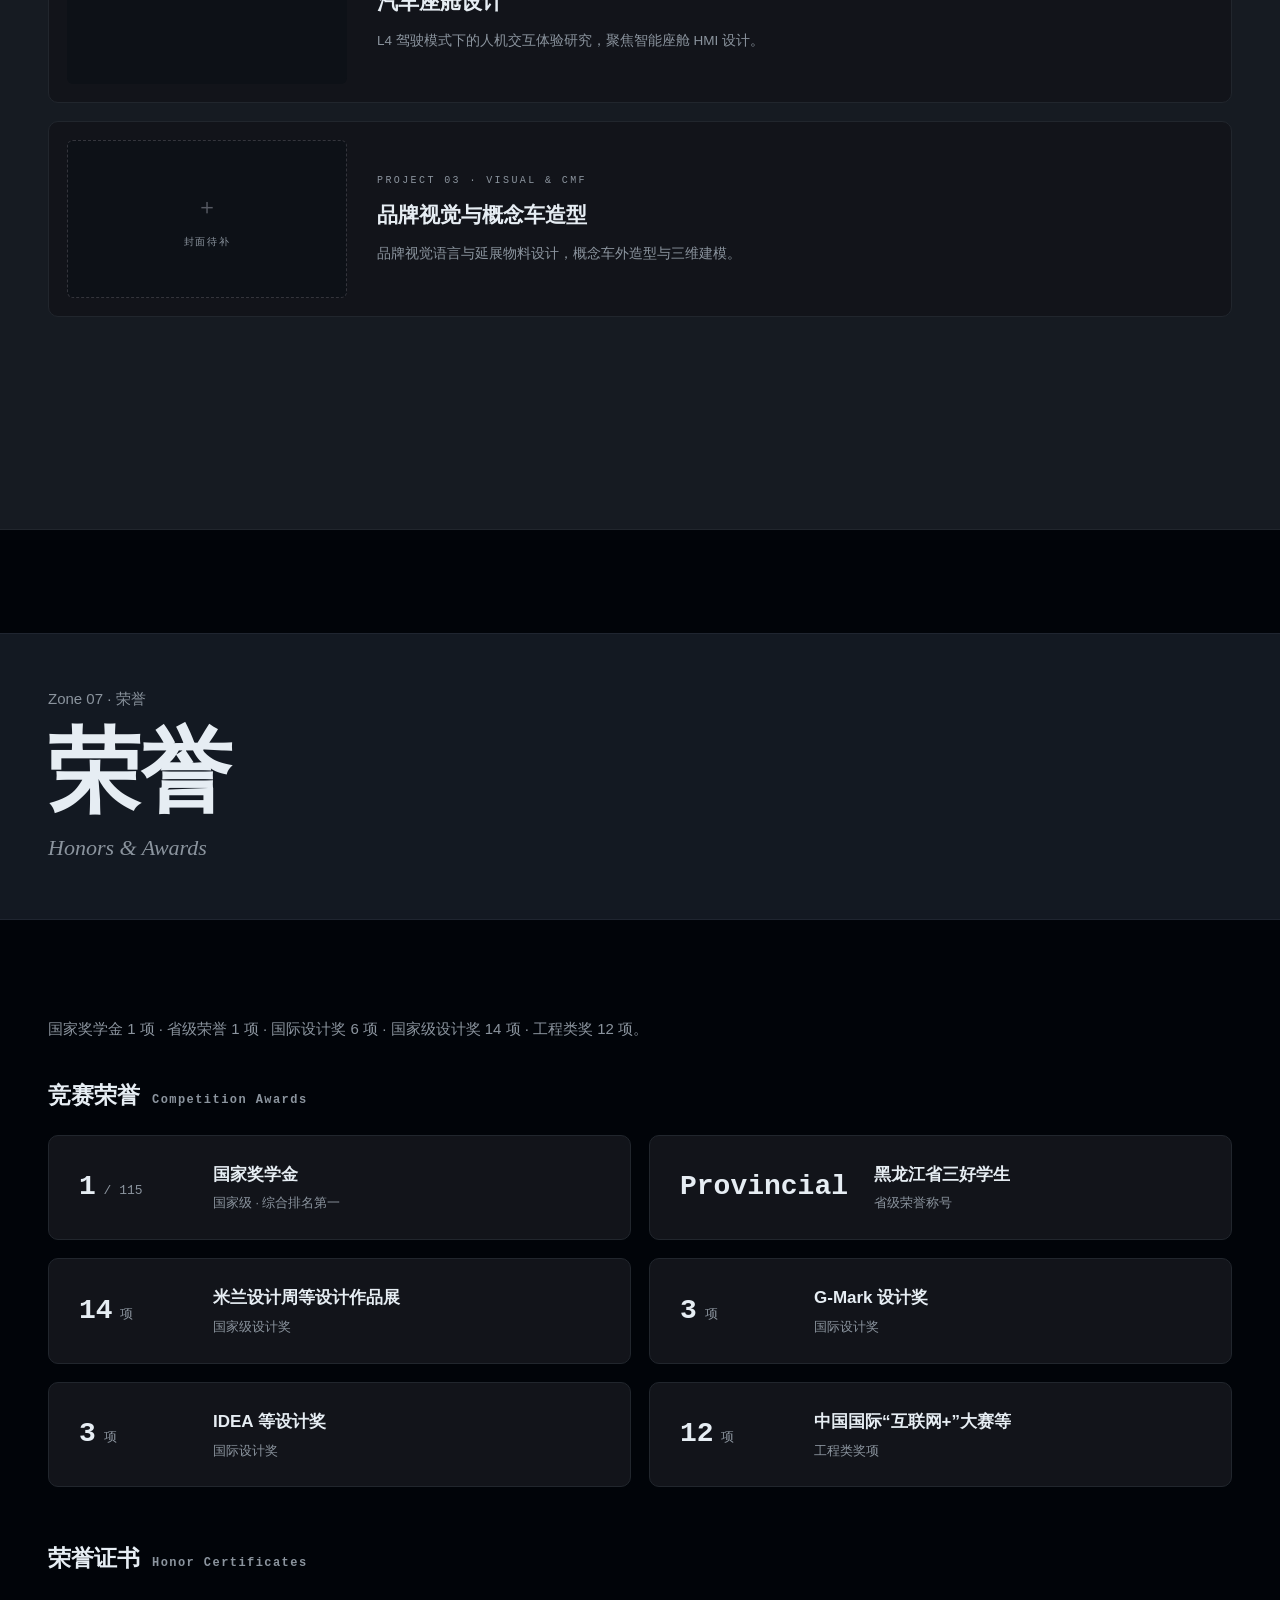
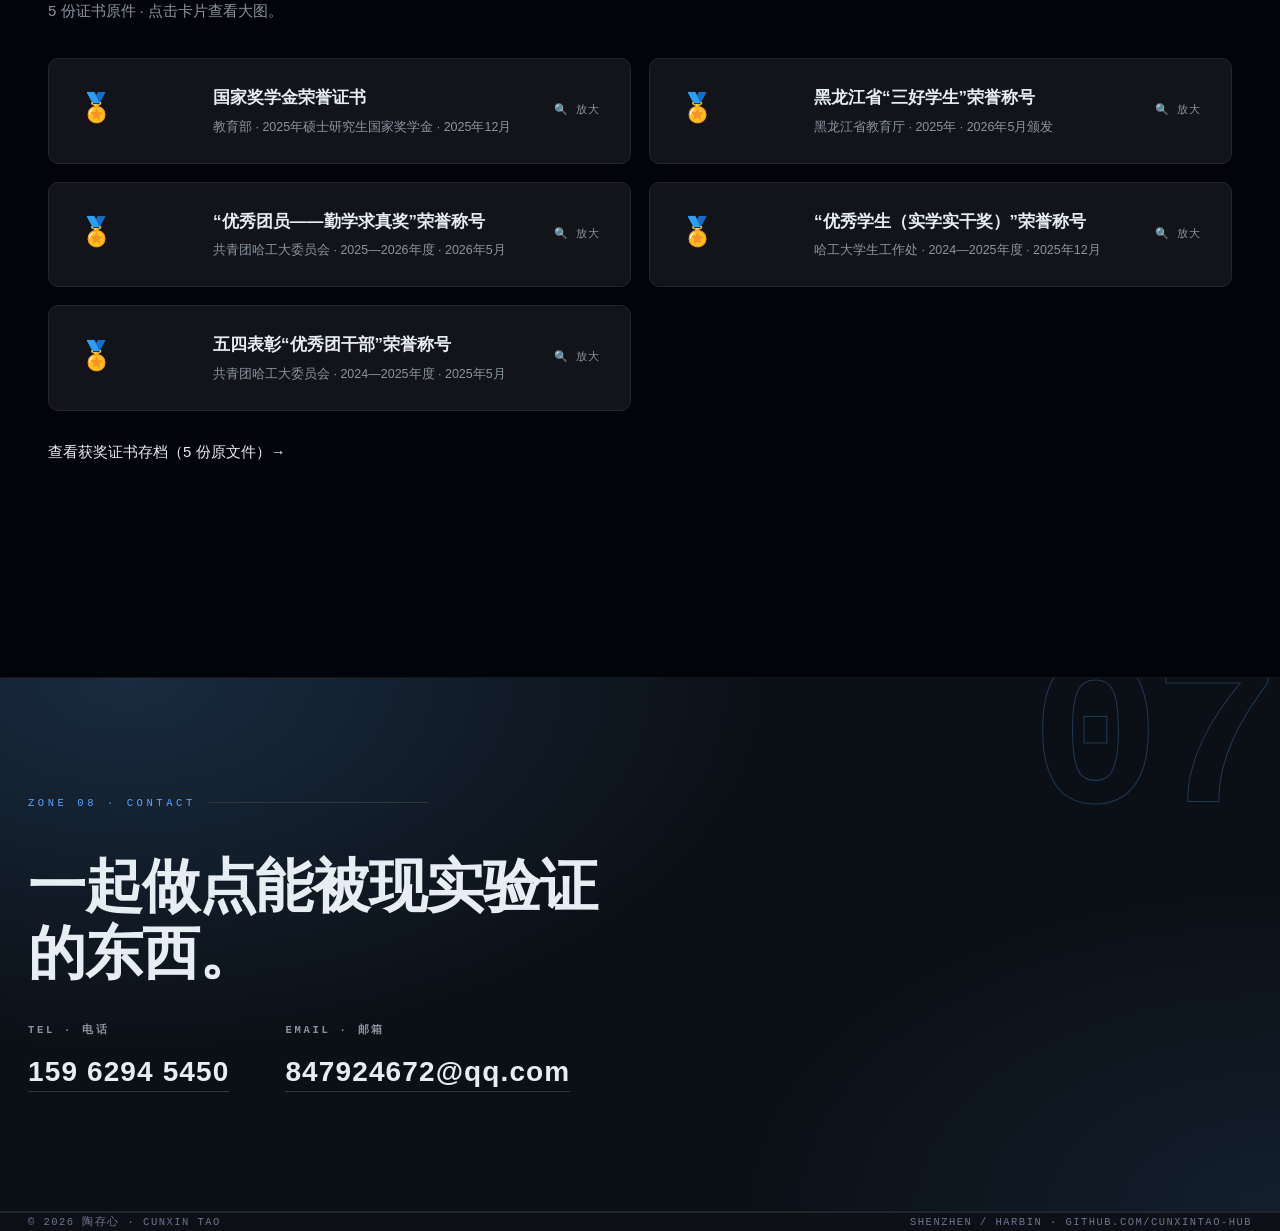
==== commit 16bb3ac4: "荣誉证书改为条目式行卡，点击弹窗查看证书（不跳转）" ====
--- a/index.html
+++ b/index.html
@@ -550,6 +550,9 @@
   .cert-card .cc b { display: block; font-size: 14.5px; color: var(--text); }
   .cert-card .cc b.gld { color: #e3b341; }
   .cert-card .cc span { display: block; font-size: 11.5px; color: var(--muted); margin-top: 5px; line-height: 1.6; }
+  .honor-card.cert { cursor: zoom-in; }
+  .honor-card.cert:hover { border-color: #e3b341; }
+  .honor-card .zm { font-family: var(--mono); font-size: 11px; color: var(--muted); letter-spacing: .08em; white-space: nowrap; margin-left: auto; }
   #lightbox { display: none; position: fixed; inset: 0; background: rgba(0,0,0,.9); z-index: 999; align-items: center; justify-content: center; cursor: zoom-out; }
   #lightbox img { max-width: 92vw; max-height: 92vh; border-radius: 6px; box-shadow: 0 10px 60px rgba(0,0,0,.6); }
   .honor-grid { display: grid; grid-template-columns: repeat(2, 1fr); gap: 18px; }
@@ -1364,26 +1367,46 @@
 
     <h3 class="sub-h" style="margin-top:52px;">荣誉证书<em>Honor Certificates</em></h3>
     <p class="zn-lede">5 份证书原件 · 点击卡片查看大图。</p>
-    <div class="cert-grid">
-      <div class="cert-card" data-img="assets/certs/03_guojia.jpg">
-        <img src="assets/certs/03_guojia.jpg" alt="国家奖学金荣誉证书" loading="lazy">
-        <div class="cc"><b class="gld">国家奖学金荣誉证书</b><span>中华人民共和国教育部 · 2025年硕士研究生国家奖学金 · 2025年12月</span></div>
-      </div>
-      <div class="cert-card" data-img="assets/certs/01_sansan.jpg">
-        <img src="assets/certs/01_sansan.jpg" alt="黑龙江省三好学生荣誉证书" loading="lazy">
-        <div class="cc"><b>黑龙江省“三好学生”荣誉称号</b><span>黑龙江省教育厅 · 2025年 · 2026年5月</span></div>
-      </div>
-      <div class="cert-card" data-img="assets/certs/02_tuanyuan.jpg">
-        <img src="assets/certs/02_tuanyuan.jpg" alt="优秀团员——勤学求真奖荣誉证书" loading="lazy">
-        <div class="cc"><b>“优秀团员——勤学求真奖”荣誉称号</b><span>共青团哈尔滨工业大学委员会 · 2025—2026年度 · 2026年5月</span></div>
-      </div>
-      <div class="cert-card" data-img="assets/certs/04_xuesheng.jpg">
-        <img src="assets/certs/04_xuesheng.jpg" alt="优秀学生（实学实干奖）荣誉证书" loading="lazy">
-        <div class="cc"><b>“优秀学生（实学实干奖）”荣誉称号</b><span>哈尔滨工业大学学生工作处 · 2024—2025年度 · 2025年12月</span></div>
-      </div>
-      <div class="cert-card" data-img="assets/certs/05_tuagan.jpg">
-        <img src="assets/certs/05_tuagan.jpg" alt="五四表彰优秀团干部荣誉证书" loading="lazy">
-        <div class="cc"><b>五四表彰“优秀团干部”荣誉称号</b><span>共青团哈尔滨工业大学委员会 · 2024—2025年度 · 2025年5月</span></div>
+    <div class="honor-grid">
+      <div class="honor-card cert" data-img="assets/certs/03_guojia.jpg">
+        <div class="hn">🏅</div>
+        <div class="ht">
+          <h3>国家奖学金荣誉证书</h3>
+          <p>教育部 · 2025年硕士研究生国家奖学金 · 2025年12月</p>
+        </div>
+        <span class="zm">🔍 放大</span>
+      </div>
+      <div class="honor-card cert" data-img="assets/certs/01_sansan.jpg">
+        <div class="hn">🏅</div>
+        <div class="ht">
+          <h3>黑龙江省“三好学生”荣誉称号</h3>
+          <p>黑龙江省教育厅 · 2025年 · 2026年5月颁发</p>
+        </div>
+        <span class="zm">🔍 放大</span>
+      </div>
+      <div class="honor-card cert" data-img="assets/certs/02_tuanyuan.jpg">
+        <div class="hn">🏅</div>
+        <div class="ht">
+          <h3>“优秀团员——勤学求真奖”荣誉称号</h3>
+          <p>共青团哈工大委员会 · 2025—2026年度 · 2026年5月</p>
+        </div>
+        <span class="zm">🔍 放大</span>
+      </div>
+      <div class="honor-card cert" data-img="assets/certs/04_xuesheng.jpg">
+        <div class="hn">🏅</div>
+        <div class="ht">
+          <h3>“优秀学生（实学实干奖）”荣誉称号</h3>
+          <p>哈工大学生工作处 · 2024—2025年度 · 2025年12月</p>
+        </div>
+        <span class="zm">🔍 放大</span>
+      </div>
+      <div class="honor-card cert" data-img="assets/certs/05_tuagan.jpg">
+        <div class="hn">🏅</div>
+        <div class="ht">
+          <h3>五四表彰“优秀团干部”荣誉称号</h3>
+          <p>共青团哈工大委员会 · 2024—2025年度 · 2025年5月</p>
+        </div>
+        <span class="zm">🔍 放大</span>
       </div>
     </div>
     <p style="margin-top:28px;">
@@ -1392,7 +1415,7 @@
   </div>
   <div id="lightbox"><img src="" alt="证书大图"></div>
   <script>
-    document.querySelectorAll('.cert-card').forEach(function (card) {
+    document.querySelectorAll('[data-img]').forEach(function (card) {
       card.addEventListener('click', function () {
         var lb = document.getElementById('lightbox');
         lb.querySelector('img').src = this.dataset.img;
